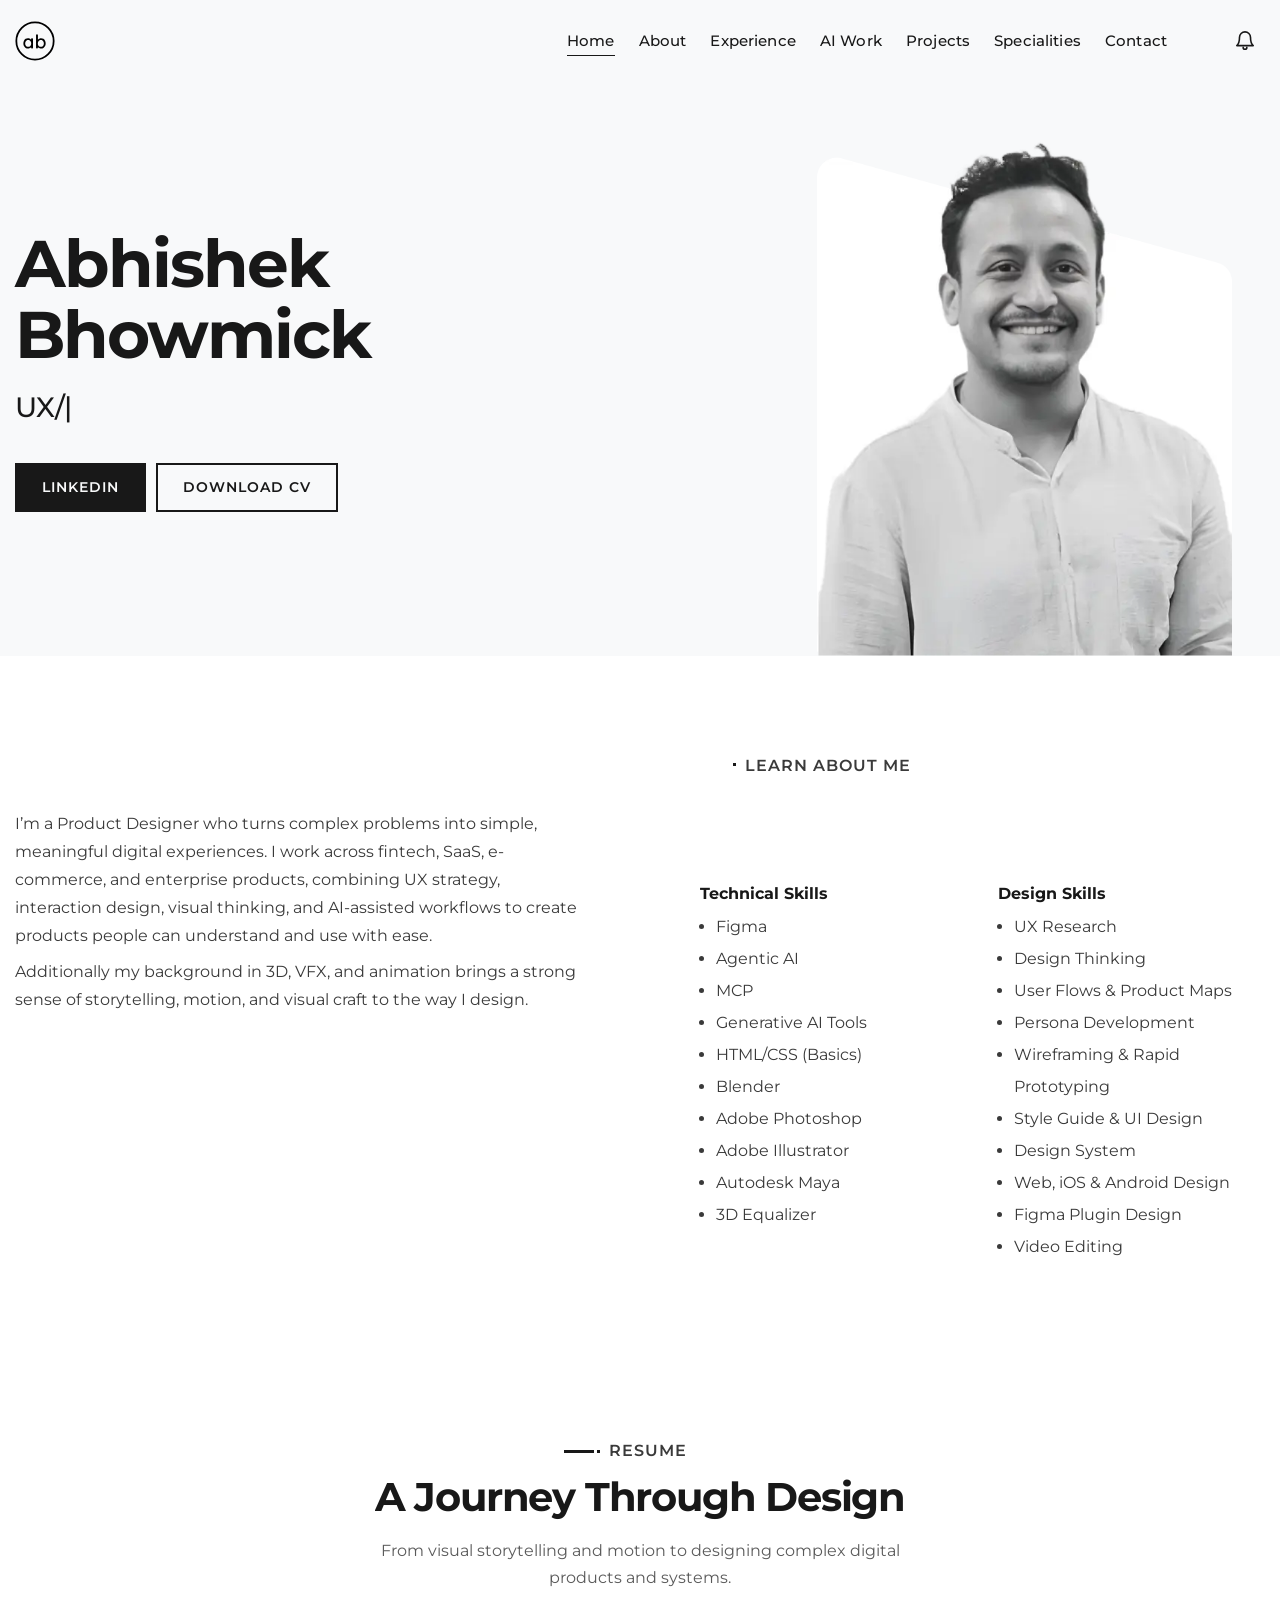
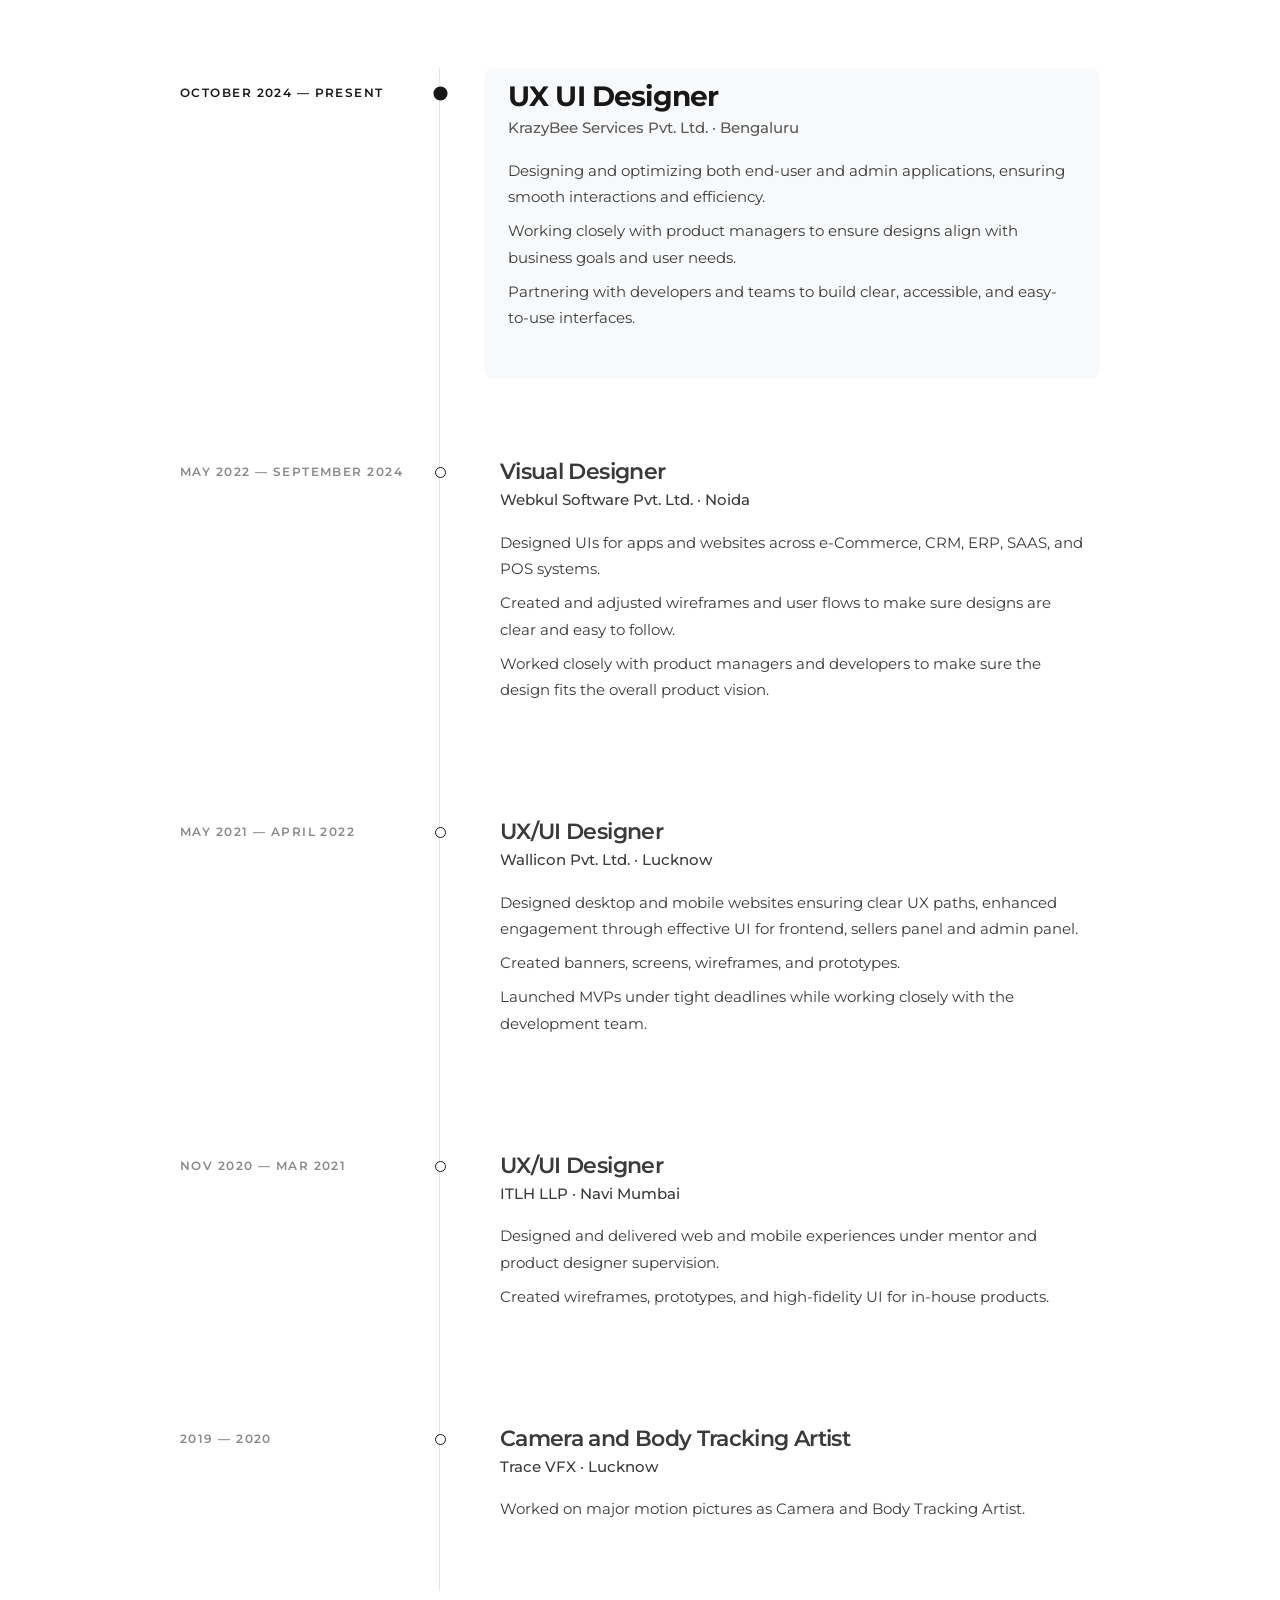
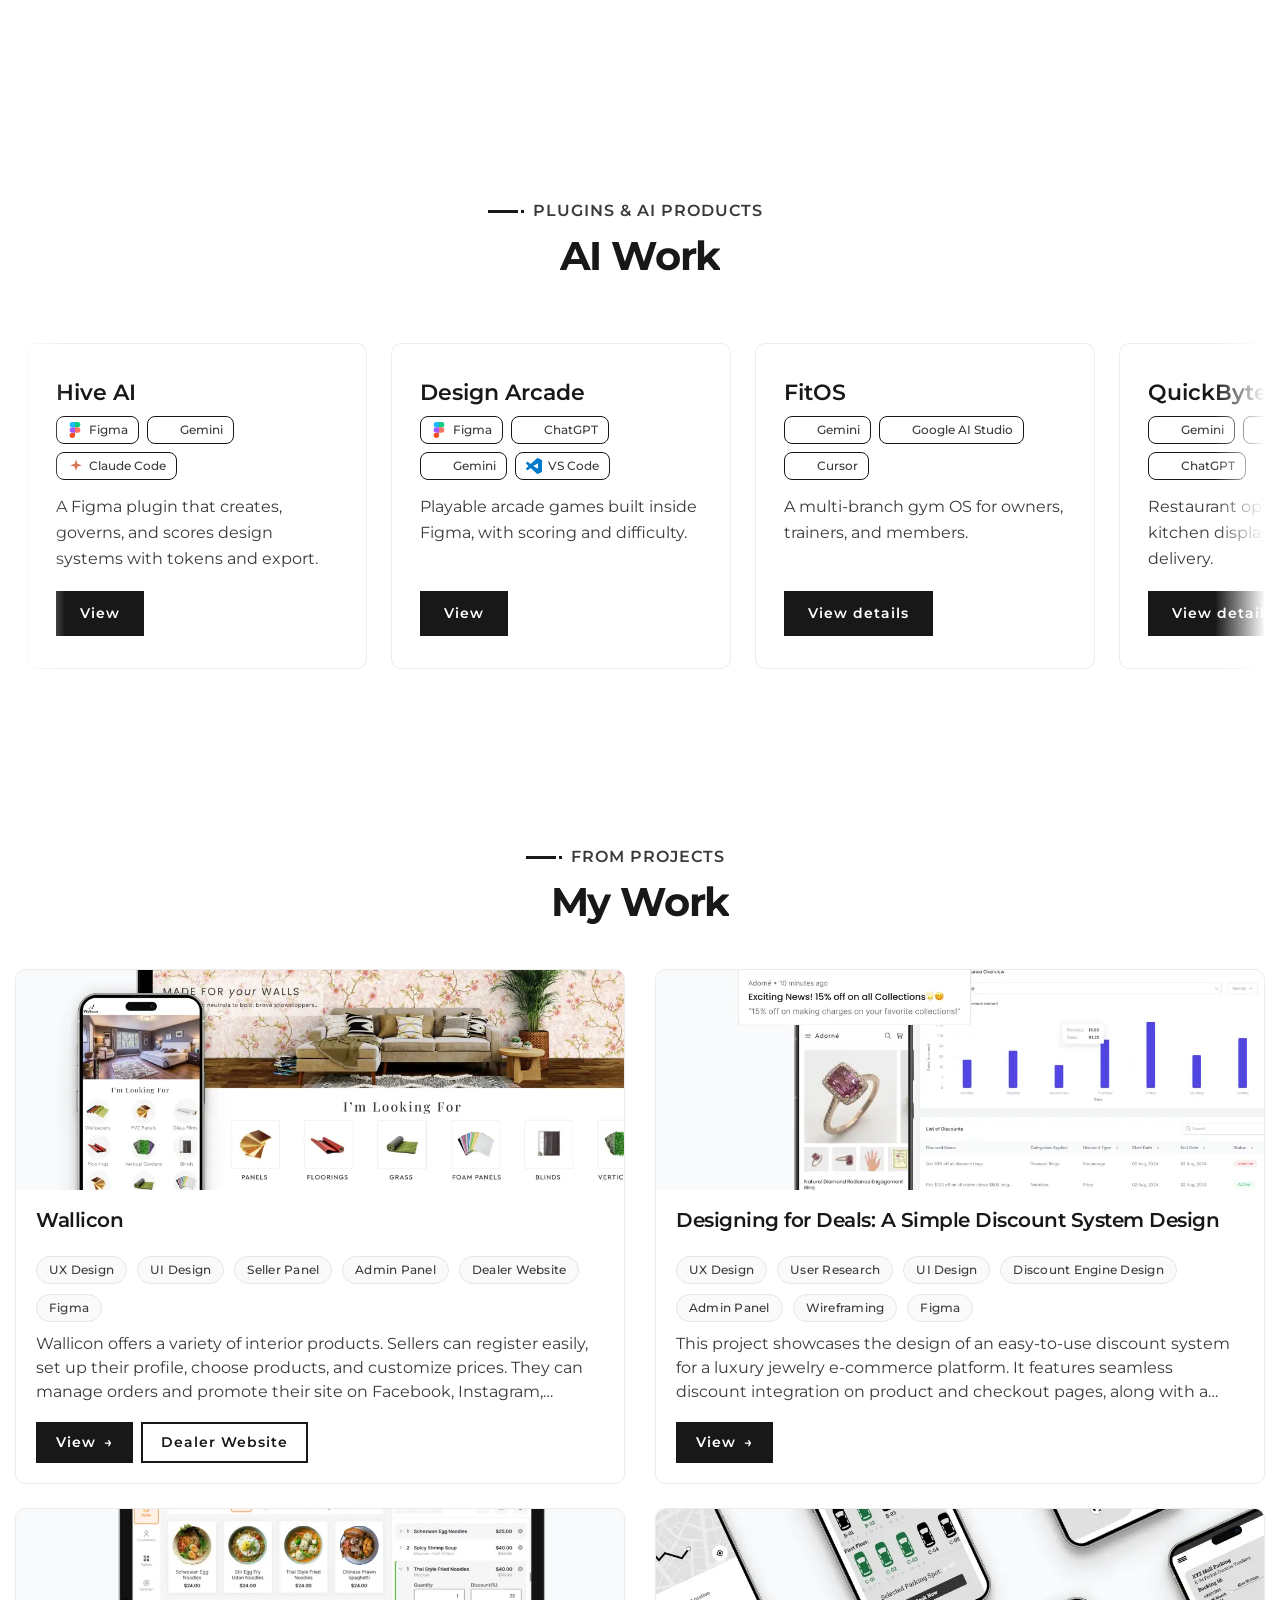
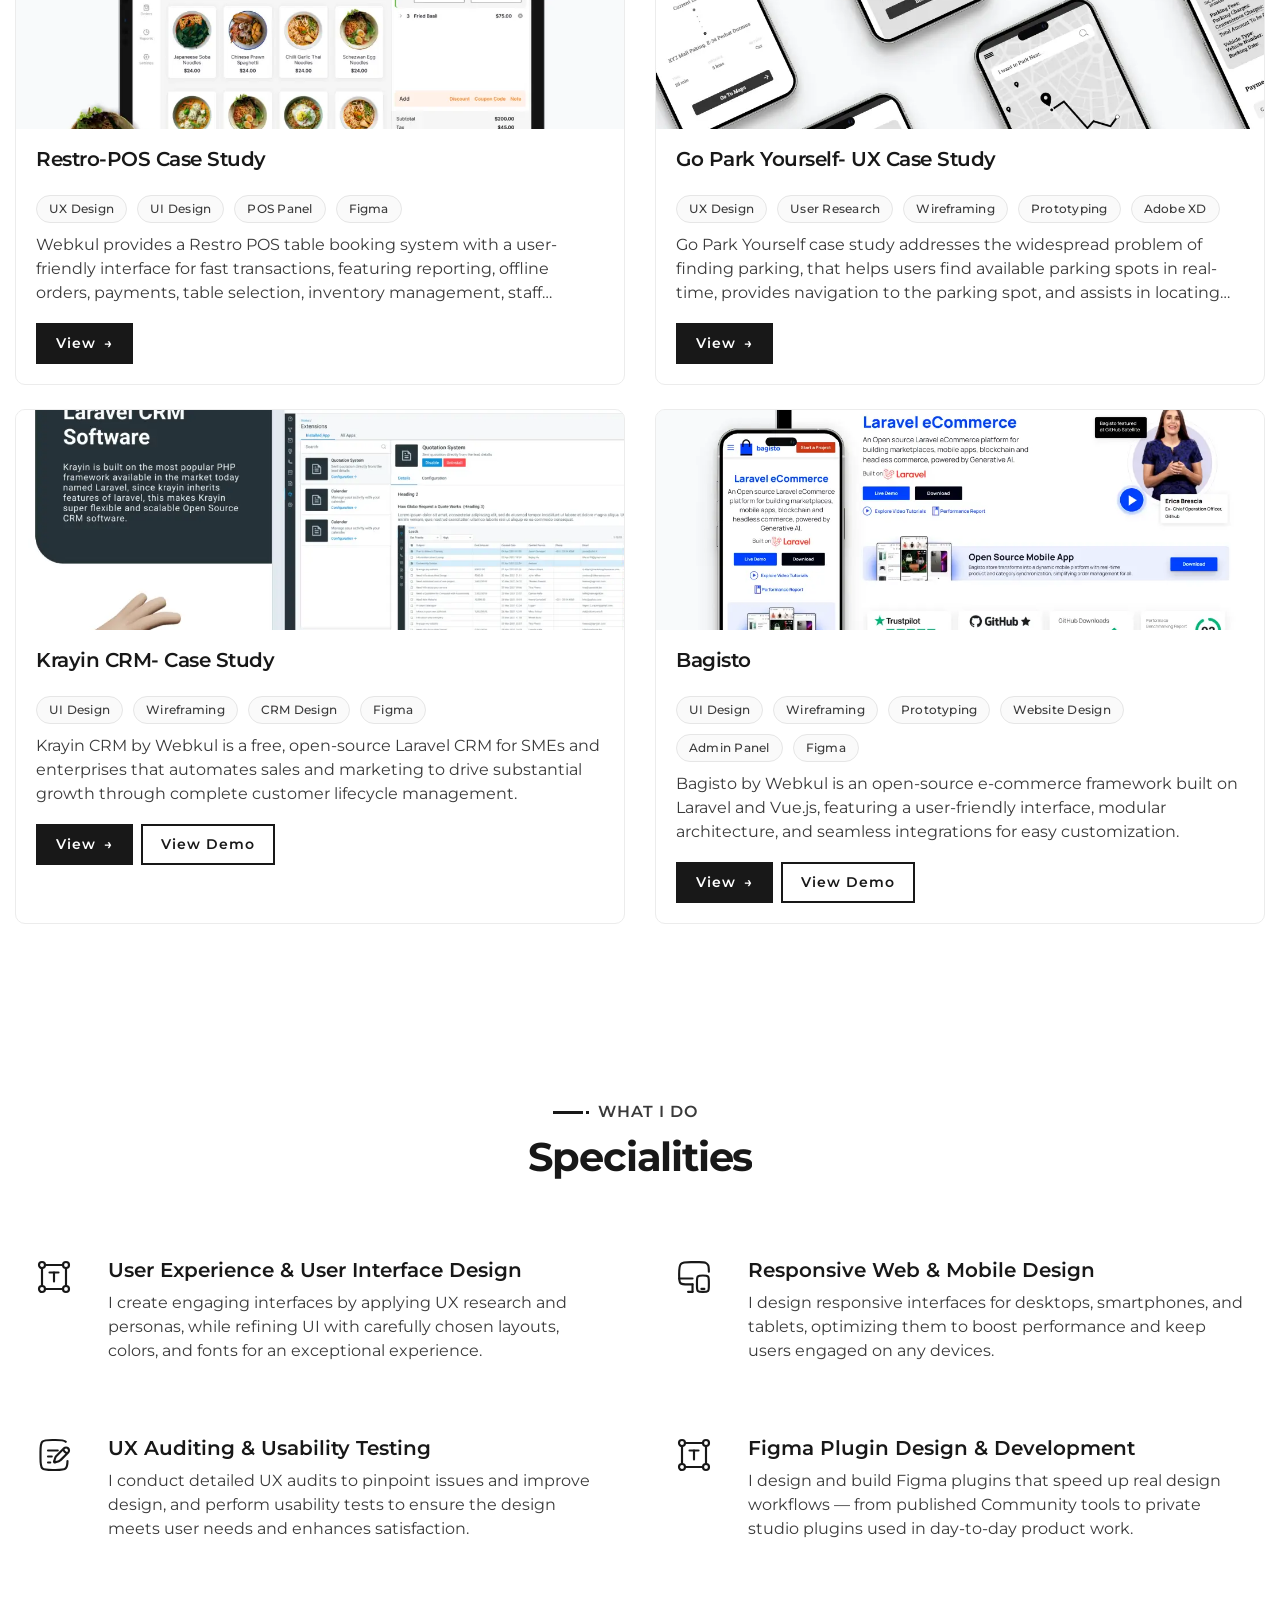
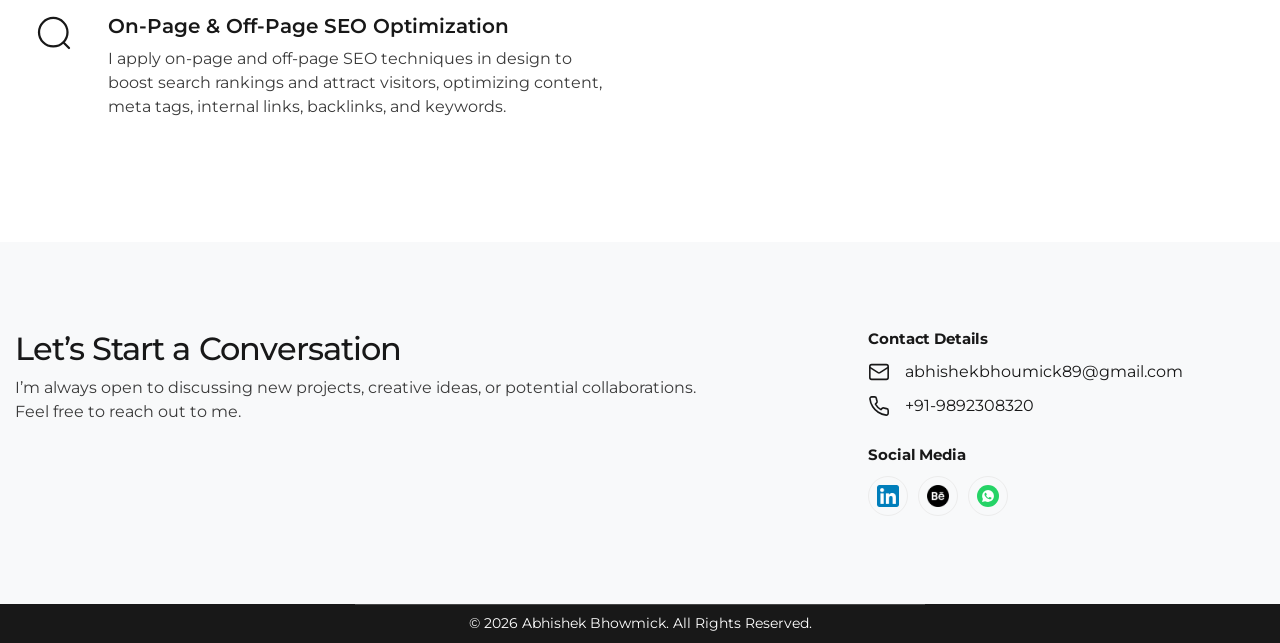
==== index.html @ 855ef5a2 "Ship reusable Updates changelog, dark theme, and homepage polish. Co-authored-by: Cursor <cursoragen" ====
<!DOCTYPE html>
<html lang="en">

<head>
  <meta charset="utf-8" />
  <title>Abhishek Bhowmick-UX/UI Designer Portfolio</title>
  <meta content="width=device-width, initial-scale=1.0" name="viewport" />
  <meta content="Abhishek Bhowmick, UX UI Designer, Agentic AI, Product Design, Figma Plugins" name="keywords" />
  <meta
    content="I'm transforming web and mobile experiences with UX/UI design expertise, creating engaging, user-friendly designs that enhance user satisfaction and deliver impactful results."
    name="description" />
  <meta property="og:title" content="Abhishek Bhowmick-UX/UI Designer Portfolio" />
  <meta property="og:type" content="website" />
  <meta property="og:URL" content="<%= window.location.href %>" />
  <meta property="og:image" content="/img/abhishek-bhowmick.webp" />
  <meta property="og:description"
    content="I'm transforming web and mobile experiences with UX/UI design expertise, creating engaging, user-friendly designs that enhance user satisfaction and deliver impactful results." />

  <!-- Favicon -->
  <link rel="apple-touch-icon" sizes="180x180" href="/img/favicon.png" />
  <link href="/img/favicon.png" rel="icon" />

  <!-- Google Font -->
  <link href="https://fonts.googleapis.com/css2?family=Montserrat:wght@300;400;500;600;700&display=swap"
    rel="stylesheet" />

  <!-- CSS Libraries -->
  <link href="https://stackpath.bootstrapcdn.com/bootstrap/4.4.1/css/bootstrap.min.css" rel="stylesheet" />
  <link href="https://cdnjs.cloudflare.com/ajax/libs/font-awesome/5.10.0/css/all.min.css" rel="stylesheet" />
  <link href="lib/animate/animate.min.css" rel="stylesheet" />
  <link href="lib/owlcarousel/assets/owl.carousel.min.css" rel="stylesheet" />
  <link href="lib/lightbox/css/lightbox.min.css" rel="stylesheet" />

  <!-- Template Stylesheet -->
  <link href="css/style.css?v=ui-fix17" rel="stylesheet" />
  <link href="css/home.css?v=ui-fix16" rel="stylesheet" />
  <script>
    (function () {
      try {
        var theme = localStorage.getItem("portfolio-theme");
        if (theme !== "dark" && theme !== "light") {
          theme = window.matchMedia("(prefers-color-scheme: dark)").matches ? "dark" : "light";
        }
        document.documentElement.setAttribute("data-theme", theme);
        if (!window.matchMedia("(prefers-reduced-motion: reduce)").matches) {
          document.documentElement.classList.add("has-motion");
        }
      } catch (e) {}
    })();
  </script>
  <!-- Google tag (gtag.js) -->
  <script async src="https://www.googletagmanager.com/gtag/js?id=G-E94XM5XDWW"></script>
  <script>
    window.dataLayer = window.dataLayer || [];
    function gtag() { dataLayer.push(arguments); }
    gtag('js', new Date());

    gtag('config', 'G-E94XM5XDWW');
  </script>
</head>

<body class="home-page" data-spy="scroll" data-target=".navbar" data-offset="51">
  <div class="page-progress" aria-hidden="true"><span></span></div>
  <!-- Nav Bar Start -->
  <div class="navbar navbar-expand-lg bg-light navbar-light">
    <div class="container-fluid">
      <a href="index.html" class="navbar-brand">
        <img src="img/abhishek-bhowmick-logo.svg" alt="Abhishek" />
      </a>
      <div class="site-tools">
        <button type="button" class="theme-switch" role="switch" aria-checked="false" aria-label="Switch to dark mode">
          <i data-lucide="moon" class="theme-icon theme-icon-moon" aria-hidden="true"></i>
          <i data-lucide="sun" class="theme-icon theme-icon-sun" aria-hidden="true"></i>
        </button>
        <div class="site-updates">
        <button type="button" class="site-updates-btn" aria-label="Portfolio updates" aria-expanded="false" aria-controls="site-updates-panel">
          <svg viewBox="0 0 24 24" aria-hidden="true"><path d="M6 8a6 6 0 0 1 12 0c0 7 3 9 3 9H3s3-2 3-9" fill="none" stroke="currentColor" stroke-width="1.75" stroke-linecap="round" stroke-linejoin="round"/><path d="M10 19a2 2 0 0 0 4 0" fill="none" stroke="currentColor" stroke-width="1.75" stroke-linecap="round"/></svg>
          <span class="site-updates-dot" hidden></span>
        </button>
        <div class="site-updates-panel" id="site-updates-panel" hidden>
          <div class="site-updates-header">
            <p class="site-updates-kicker">Updates</p>
            <span class="site-updates-status" hidden>New</span>
          </div>
          <div class="site-updates-list"></div>
          <button type="button" class="site-updates-more" hidden>View all updates →</button>
        </div>
        </div>
      </div>
      <button type="button" class="navbar-toggler" data-toggle="collapse" data-target="#navbarCollapse">
        <span class="navbar-toggler-icon"></span>
      </button>

      <div class="collapse navbar-collapse justify-content-between" id="navbarCollapse">
        <div class="navbar-nav ml-auto">
          <a href="#home" class="nav-item nav-link active">Home</a>
          <a href="#about" class="nav-item nav-link">About</a>
          <a href="#experience" class="nav-item nav-link">Experience</a>
          <a href="#ai-work" class="nav-item nav-link">AI Work</a>
          <a href="#blog" class="nav-item nav-link">Projects</a>
          <a href="#service" class="nav-item nav-link">Specialities</a>
          <a href="#contact" class="nav-item nav-link">Contact</a>
        </div>
      </div>
    </div>
  </div>
  <!-- Nav Bar End -->

  <!-- Hero Start -->
  <div class="hero" id="home">
    <div class="container-fluid">
      <div class="row align-items-center">
        <div class="col-sm-12 col-lg-6">
          <div class="hero-content">
            <div class="hero-text hero-anim">
              <!-- <p>I'm</p> -->
              <h1>Abhishek Bhowmick</h1>
              <h2></h2>
              <div class="typed-text">
                UX/UI Designer, AI/Agentic Product Designer, 3D Animator, AI Aficionado
              </div>
            </div>
            <div class="hero-btn hero-anim">
              <a class="btn" target="_blank" href="https://www.linkedin.com/in/abhishek-bhowmick02/">LINKEDIN</a>
              <a class="btn" target="_blank" href="img/abhishek-bhowmick-uxui-designer-cv.pdf"
                download="ABHISHEK-BHOWMICK-UX-UI-Designer.pdf">DOWNLOAD CV</a>
            </div>
          </div>
        </div>
        <div class="col-sm-12 col-lg-6 d-none d-lg-block">
          <div class="hero-image hero-anim">
            <img src="img/abhishek-bhowmick.webp" alt="Abhishek Bhowmick" />
          </div>
        </div>
      </div>
    </div>
  </div>
  <!-- Hero End -->

  <!-- About Start -->
  <div class="about wow fadeInUp mt-lg-5 pt-lg-5" data-wow-delay="0.1s" id="about">
    <div class="container-fluid">
      <div class="row mx-0">
        <div class="col-lg-6 wow fadeInUp" data-wow-delay="0.1s">
          <div class="about-content pl-0">
            <h2>Hello, I am Abhishek Bhowmick</h2>
            <div>
              <p class="mb-2">
                I’m a Product Designer who turns complex problems into simple, meaningful digital experiences. I work across fintech, SaaS, e-commerce, and enterprise products, combining UX strategy, interaction design, visual thinking, and AI-assisted workflows to create products people can understand and use with ease.
              </p>
              <p class="mb-2">
                Additionally my background in 3D, VFX, and animation brings a strong sense of storytelling, motion, and visual craft to the way I design.
              </p>
            </div>
          </div>
        </div>
        <div class="col-lg-6 wow fadeInUp" data-wow-delay="0.3s">
          <div class="about-content pr-0">
            <div class="section-header text-left">
              <p>Learn About Me</p>
              <h2>5+ Years <span class="font-weight-normal">of Experience</span></h2>
            </div>
            <div class="about-text">
              <!-- <p>
                  Passionate about crafting intuitive and visually compelling
                  interfaces. When I'm not designing, I enjoy exploring new
                  creative outlets and challenges.
                </p> -->
            </div>
            <div class="row">
              <div class="col-6">
                <h6 class="font-weight-bold">Technical Skills</h6>
                <ul style="line-height: 2" class="pl-3">
                  <li>Figma</li>
                  <li>Agentic AI</li>
                  <li>MCP</li>
                  <li>Generative AI Tools</li>
                  <li>HTML/CSS (Basics)</li>
                  <li>Blender</li>
                  <li>Adobe Photoshop</li>
                  <li>Adobe Illustrator</li>
                  <li>Autodesk Maya</li>
                  <li>3D Equalizer</li>
                </ul>
              </div>
              <div class="col-6">
                <h6 class="font-weight-bold">Design Skills</h6>
                <ul style="line-height: 2" class="pl-3">
                  <li>UX Research</li>
                  <li>Design Thinking</li>
                  <li>User Flows & Product Maps</li>
                  <li>Persona Development</li>
                  <li>Wireframing & Rapid Prototyping</li>
                  <li>Style Guide & UI Design</li>
                  <li>Design System</li>
                  <li>Web, iOS & Android Design</li>
                  <li>Figma Plugin Design</li>
                  <li>Video Editing</li>
                </ul>
              </div>
            </div>
          </div>
        </div>
      </div>
    </div>
  </div>
  <!-- About End -->

  <!-- Experience Start -->
  <div class="experience contact-section" id="experience">
    <div class="container-fluid">
      <header class="section-header text-center">
        <p>Resume</p>
        <h2>A Journey Through Design</h2>
        <span class="journey-lead">From visual storytelling and motion to designing complex digital products and systems.</span>
      </header>
      <div class="journey-list">
        <span class="journey-track" aria-hidden="true"></span>
        <span class="journey-progress" aria-hidden="true"></span>
        <article class="journey-item is-current is-active" tabindex="0" role="link" data-url="https://www.kbnbfc.in/">
          <p class="journey-date">October 2024 — Present</p>
          <div class="journey-rail" aria-hidden="true"><span class="journey-node"></span></div>
          <div class="journey-body">
            <h3 class="journey-role">UX UI Designer</h3>
            <p class="journey-meta">KrazyBee Services Pvt. Ltd. · Bengaluru</p>
            <ul class="journey-copy">
              <li>Designing and optimizing both end-user and admin applications, ensuring smooth interactions and efficiency.</li>
              <li>Working closely with product managers to ensure designs align with business goals and user needs.</li>
              <li>Partnering with developers and teams to build clear, accessible, and easy-to-use interfaces.</li>
            </ul>
          </div>
        </article>
        <article class="journey-item" tabindex="0" role="link" data-url="https://webkul.com/">
          <p class="journey-date">May 2022 — September 2024</p>
          <div class="journey-rail" aria-hidden="true"><span class="journey-node"></span></div>
          <div class="journey-body">
            <h3 class="journey-role">Visual Designer</h3>
            <p class="journey-meta">Webkul Software Pvt. Ltd. · Noida</p>
            <ul class="journey-copy">
              <li>Designed UIs for apps and websites across e-Commerce, CRM, ERP, SAAS, and POS systems.</li>
              <li>Created and adjusted wireframes and user flows to make sure designs are clear and easy to follow.</li>
              <li>Worked closely with product managers and developers to make sure the design fits the overall product vision.</li>
            </ul>
          </div>
        </article>
        <article class="journey-item" tabindex="0" role="link" data-url="https://www.wallicon.in/">
          <p class="journey-date">May 2021 — April 2022</p>
          <div class="journey-rail" aria-hidden="true"><span class="journey-node"></span></div>
          <div class="journey-body">
            <h3 class="journey-role">UX/UI Designer</h3>
            <p class="journey-meta">Wallicon Pvt. Ltd. · Lucknow</p>
            <ul class="journey-copy">
              <li>Designed desktop and mobile websites ensuring clear UX paths, enhanced engagement through effective UI for frontend, sellers panel and admin panel.</li>
              <li>Created banners, screens, wireframes, and prototypes.</li>
              <li>Launched MVPs under tight deadlines while working closely with the development team.</li>
            </ul>
          </div>
        </article>
        <article class="journey-item" tabindex="0" role="link" data-url="https://itlh.in/">
          <p class="journey-date">Nov 2020 — Mar 2021</p>
          <div class="journey-rail" aria-hidden="true"><span class="journey-node"></span></div>
          <div class="journey-body">
            <h3 class="journey-role">UX/UI Designer</h3>
            <p class="journey-meta">ITLH LLP · Navi Mumbai</p>
            <ul class="journey-copy">
              <li>Designed and delivered web and mobile experiences under mentor and product designer supervision.</li>
              <li>Created wireframes, prototypes, and high-fidelity UI for in-house products.</li>
            </ul>
          </div>
        </article>
        <article class="journey-item">
          <p class="journey-date">2019 — 2020</p>
          <div class="journey-rail" aria-hidden="true"><span class="journey-node"></span></div>
          <div class="journey-body">
            <h3 class="journey-role">Camera and Body Tracking Artist</h3>
            <p class="journey-meta">Trace VFX · Lucknow</p>
            <p class="journey-copy">Worked on major motion pictures as Camera and Body Tracking Artist.</p>
          </div>
        </article>
      </div>
    </div>
  </div>
  <!-- Job Experience End -->

  <!-- AI Work Start -->
  <div class="ai-work" id="ai-work">
    <div class="container-fluid">
      <div class="section-header text-center">
        <p>Plugins &amp; AI Products</p>
        <h2>AI Work</h2>
      </div>
      <div class="ai-work-marquee" id="ai-work-carousel">
        <div class="ai-work-track" id="ai-work-track"></div>
      </div>
    </div>
  </div>

  <div class="modal fade" id="aiWorkModal" tabindex="-1" role="dialog" aria-labelledby="aiWorkModalTitle"
    aria-hidden="true">
    <div class="modal-dialog modal-dialog-centered modal-lg" role="document">
      <div class="modal-content ai-work-modal">
        <div class="ai-work-sheet-handle" aria-hidden="true"></div>
        <button type="button" class="close ai-work-modal-close" data-dismiss="modal" aria-label="Close">
          <span aria-hidden="true">&times;</span>
        </button>
        <div class="ai-work-modal-img" id="aiWorkModalMedia" hidden>
          <img id="aiWorkModalImage" src="" alt="" />
        </div>
        <div class="ai-work-modal-body">
          <h3 id="aiWorkModalTitle"></h3>
          <div class="blog-meta" id="aiWorkModalTags"></div>
          <p id="aiWorkModalText"></p>
          <div class="hero-btn" id="aiWorkModalLinks"></div>
        </div>
      </div>
    </div>
  </div>
  <!-- AI Work End -->

  <!-- Blog Start -->
  <div class="blog" id="blog">
    <div class="container-fluid">
      <div class="section-header text-center">
        <p>From Projects</p>
        <h2>My Work</h2>
      </div>
      <div class="row" id="data-container"></div>
    </div>
  </div>
  <!-- Blog End -->

  <!-- Service Start -->
  <div class="service" id="service">
    <div class="container-fluid">
      <div class="section-header text-center">
        <p>What I do</p>
        <h2>Specialities</h2>
      </div>
      <div class="row">
        <div class="col-lg-6 wow fadeInUp" data-wow-delay="0.0s">
          <div class="service-item">
            <div class="service-icon">
              <img src="img/icons/user-experience-and-user-interface-design.svg?v=15" alt="User Experience" />
            </div>
            <div class="service-text">
              <h3>User Experience & User Interface Design</h3>
              <p>
                I create engaging interfaces by applying UX research and
                personas, while refining UI with carefully chosen layouts,
                colors, and fonts for an exceptional experience.
              </p>
            </div>
          </div>
        </div>
        <div class="col-lg-6 wow fadeInUp" data-wow-delay="0.2s">
          <div class="service-item">
            <div class="service-icon">
              <img src="img/icons/responsive-web-and-mobile-design.svg?v=15" alt="Web Design" />
            </div>
            <div class="service-text">
              <h3>Responsive Web & Mobile Design</h3>
              <p>
                I design responsive interfaces for desktops, smartphones, and
                tablets, optimizing them to boost performance and keep users
                engaged on any devices.
              </p>
            </div>
          </div>
        </div>
        <div class="col-lg-6 wow fadeInUp" data-wow-delay="0.4s">
          <div class="service-item">
            <div class="service-icon">
              <img src="img/icons/ux-auditing-and-usability-testing.svg?v=15" alt="UX Auditing" />
            </div>
            <div class="service-text">
              <h3>UX Auditing & Usability Testing</h3>
              <p>
                I conduct detailed UX audits to pinpoint issues and improve
                design, and perform usability tests to ensure the design meets
                user needs and enhances satisfaction.
              </p>
            </div>
          </div>
        </div>
        <div class="col-lg-6 wow fadeInUp" data-wow-delay="0.6s">
          <div class="service-item">
            <div class="service-icon">
              <img src="img/icons/user-experience-and-user-interface-design.svg?v=15" alt="Plugin Development" />
            </div>
            <div class="service-text">
              <h3>Figma Plugin Design & Development</h3>
              <p>
                I design and build Figma plugins that speed up real design
                workflows — from published Community tools to private studio
                plugins used in day-to-day product work.
              </p>
            </div>
          </div>
        </div>
        <div class="col-lg-6 wow fadeInUp" data-wow-delay="0.8s">
          <div class="service-item">
            <div class="service-icon">
              <img src="img/icons/on-page-and-off-page-seo-optimization.svg?v=15" alt="SEO" />
            </div>
            <div class="service-text">
              <h3>On-Page & Off-Page SEO Optimization</h3>
              <p>
                I apply on-page and off-page SEO techniques in design to boost
                search rankings and attract visitors, optimizing content, meta
                tags, internal links, backlinks, and keywords.
              </p>
            </div>
          </div>
        </div>
      </div>
    </div>
  </div>
  <!-- Service End -->

  <!-- ====== Contact Area ====== -->
  <section id="contact" class="section-padding contact-section bg-light wow fadeInUp" data-wow-delay="0.1s">
    <div class="container-fluid">
      <!-- Contact Form -->
      <div class="row justify-content-center">
        <div class="col-md-8 pr-md-5">
          <h2>Let’s Start a Conversation</h2>
          <p>
            I’m always open to discussing new projects, creative ideas, or
            potential collaborations.<br> Feel free to reach out to me.
          </p>
        </div>
        <div class="col-md-4">
          <aside class="contact-aside">
            <div class="contact-block">
              <h5>Contact Details</h5>
              <p class="mt-2 stp">
                <span class="contact-icon" aria-hidden="true">
                  <svg viewBox="0 0 24 24" fill="none" stroke="currentColor" stroke-width="1.75" stroke-linecap="round" stroke-linejoin="round"><rect width="20" height="16" x="2" y="4" rx="2"/><path d="m22 7-8.97 5.7a1.94 1.94 0 0 1-2.06 0L2 7"/></svg>
                </span>
                <a target="_blank" href="mailto:abhishekbhoumick89@gmail.com">abhishekbhoumick89@gmail.com</a>
              </p>
              <p class="stp">
                <span class="contact-icon" aria-hidden="true">
                  <svg viewBox="0 0 24 24" fill="none" stroke="currentColor" stroke-width="1.75" stroke-linecap="round" stroke-linejoin="round"><path d="M22 16.92v3a2 2 0 0 1-2.18 2 19.79 19.79 0 0 1-8.63-3.07 19.5 19.5 0 0 1-6-6 19.79 19.79 0 0 1-3.07-8.67A2 2 0 0 1 4.11 2h3a2 2 0 0 1 2 1.72 12.84 12.84 0 0 0 .7 2.81 2 2 0 0 1-.45 2.11L8.09 9.91a16 16 0 0 0 6 6l1.27-1.27a2 2 0 0 1 2.11-.45 12.84 12.84 0 0 0 2.81.7A2 2 0 0 1 22 16.92z"/></svg>
                </span>
                <a href="tel:+91-9892308320">+91-9892308320</a>
              </p>
            </div>
            <div class="contact-block">
              <h5>Social Media</h5>
              <p class="stp stp-social mb-0">
                <a class="contact-social" target="_blank" rel="noopener noreferrer" href="https://www.linkedin.com/in/abhishek-bhowmick02/" aria-label="LinkedIn">
                  <img class="contact-brand" src="img/icons/linkedin-logo.png" width="22" height="22" alt="" />
                </a>
                <a class="contact-social" target="_blank" rel="noopener noreferrer" href="https://www.behance.net/abhishebhoumic" aria-label="Behance">
                  <img class="contact-brand" src="img/icons/behance-logo.png" width="22" height="22" alt="" />
                </a>
                <a class="contact-social" target="_blank" rel="noopener noreferrer" href="https://wa.me/919892308320?text=Hello Abhishek Bhowmick I am interested in your profile" aria-label="WhatsApp">
                  <img class="contact-brand" src="img/icons/whatsapp-color.svg" width="22" height="22" alt="" />
                </a>
              </p>
            </div>
          </aside>
        </div>
      </div>
      <!-- // Contact Form -->
    </div>
  </section>
  <!-- ====== // Contact Area ====== -->

  <!-- Footer Start -->
  <div class="footer">
    <div class="container copyright">
      <p>
        &copy;
        <script>
          document.write(new Date().getFullYear());
        </script>
        Abhishek Bhowmick. All Rights Reserved.
      </p>
    </div>
  </div>
  <!-- Footer End -->

  <!-- Back to top button -->
  <a href="#" class="btn back-to-top"><i class="fa fa-chevron-up"></i></a>

  <!-- Pre Loader -->
  <div id="loader" class="show">
    <div class="loader"></div>
  </div>

  <!-- JavaScript Libraries -->
  <script src="https://code.jquery.com/jquery-3.4.1.min.js"></script>
  <script src="https://stackpath.bootstrapcdn.com/bootstrap/4.4.1/js/bootstrap.bundle.min.js"></script>
  <script src="lib/easing/easing.min.js"></script>
  <script src="lib/wow/wow.min.js"></script>
  <script src="lib/waypoints/waypoints.min.js"></script>
  <script src="lib/typed/typed.min.js"></script>
  <script src="lib/owlcarousel/owl.carousel.min.js"></script>
  <script src="lib/isotope/isotope.pkgd.min.js"></script>
  <script src="lib/lightbox/js/lightbox.min.js"></script>

  <!-- Contact Javascript File -->
  <script src="mail/jqBootstrapValidation.min.js"></script>
  <script src="mail/contact.js"></script>

  <!-- Template Javascript -->
  <script src="js/main.js?v=ui-fix16"></script>
  <script src="js/theme.js?v=ui-fix16"></script>
  <script src="js/updates.js?v=ui-fix20"></script>
  <script src="projects/index.js?v=ui-fix9"></script>
  <script src="projects/ai-work.js"></script>
  <script src="https://cdn.jsdelivr.net/npm/gsap@3.12.5/dist/gsap.min.js"></script>
  <script src="https://cdn.jsdelivr.net/npm/gsap@3.12.5/dist/ScrollTrigger.min.js"></script>
  <script src="js/motion.js?v=ui-fix16"></script>
  <script src="https://cdn.jsdelivr.net/npm/lucide@0.544.0/dist/umd/lucide.min.js"></script>
  <script>if (window.lucide) { lucide.createIcons({ attrs: { "stroke-width": 1.75 } }); }</script>
</body>

</html>
---- css/style.css ----
/*******************************/
/********* General CSS *********/
/*******************************/
body {
  color: #3a3a3a;
  background: #ffffff;
  font-family: "Montserrat", sans-serif;
}

h1,
h2,
h3,
h4,
h5,
h6 {
  color: #181818;
}

@media screen and (max-width:575px) {
  p {
    font-size: 14px;
  }

  li {
    font-size: 14px;
  }
}

a {
  color: #313131;
  transition: 0.3s;
}

a:hover,
a:active,
a:focus {
  color: #181818;
  outline: none;
  text-decoration: none;
}

.btn:focus,
.form-control:focus {
  box-shadow: none;
}

.container-fluid {
  max-width: 1366px;
}

.btn {
  padding: 12px 25px;
  font-size: 14px;
  font-weight: 600;
  letter-spacing: 1px;
  color: #ffffff;
  background: #181818;
  border: 2px solid transparent;
  border-radius: 0;
  box-shadow: inset 0 0 0 50px #181818;
  transition: ease-out 0.3s;
  -webkit-transition: ease-out 0.3s;
  -moz-transition: ease-out 0.3s;
}

@media screen and (max-width: 390px) {
  .btn {
    padding: 12px 0;
  }
}


.btn:hover {
  color: #181818;
  background: transparent;
  box-shadow: inset 0 0 0 0 #181818;
  border-color: #181818;
}

#loader {
  position: fixed;
  top: 0;
  right: 0;
  bottom: 0;
  left: 0;
  display: flex;
  align-items: center;
  justify-content: center;
  background: #ffffff;
  opacity: 0;
  visibility: hidden;
  -webkit-transition: opacity 0.3s ease-out, visibility 0s linear 0.3s;
  -o-transition: opacity 0.3s ease-out, visibility 0s linear 0.3s;
  transition: opacity 0.3s ease-out, visibility 0s linear 0.3s;
  z-index: 999;
}

#loader.show {
  -webkit-transition: opacity 0.6s ease-out, visibility 0s linear 0s;
  -o-transition: opacity 0.6s ease-out, visibility 0s linear 0s;
  transition: opacity 0.6s ease-out, visibility 0s linear 0s;
  visibility: visible;
  opacity: 1;
}

#loader .loader {
  position: relative;
  width: 45px;
  height: 45px;
  border: 5px solid #dddddd;
  border-top: 5px solid #181818;
  border-radius: 50%;
  -webkit-animation: spin 2s linear infinite;
  animation: spin 2s linear infinite;
}

@-webkit-keyframes spin {
  0% {
    -webkit-transform: rotate(0deg);
  }

  100% {
    -webkit-transform: rotate(360deg);
  }
}

@keyframes spin {
  0% {
    transform: rotate(0deg);
  }

  100% {
    transform: rotate(360deg);
  }
}

.back-to-top {
  position: fixed;
  display: none;
  width: 44px;
  height: 44px;
  padding: 8px 0;
  text-align: center;
  line-height: 1;
  font-size: 22px;
  right: 16px;
  bottom: 68px;
  z-index: 20;
}

.back-to-top i {
  color: #ffffff;
}

.back-to-top:hover i {
  color: #181818;
}

/**********************************/
/*********** Nav Bar CSS **********/
/**********************************/
.navbar {
  position: relative;
  transition: 0.5s;
  z-index: 999;
}

.navbar.nav-sticky {
  position: fixed;
  top: 0;
  width: 100%;
  box-shadow: 0 2px 5px rgba(0, 0, 0, 0.3);
}

.navbar .navbar-brand {
  margin: 0;
  font-size: 45px;
  line-height: 0px;
  font-weight: 700;
  letter-spacing: 2px;
  transition: 0.5s;
}

.navbar .navbar-brand img {
  max-width: 100%;
  max-height: 40px;
}

.navbar .dropdown-menu {
  margin-top: 0;
  border: 0;
  border-radius: 0;
  background: #f8f9fa;
}

.navbar-toggler {
  color: #181818 !important;
}

.navbar-toggler-icon {
  background-image: url("data:image/svg+xml,%3Csvg xmlns='http://www.w3.org/2000/svg' width='30' height='30' viewBox='0 0 30 30'%3E%3Cpath stroke='rgba(24,24,24)' stroke-width='2' d='M4 7h22M4 15h22M4 23h22'/%3E%3C/svg%3E") !important;
}

/* @media (max-width: 1366px) {
.navar .container-fluid{
  padding-left: 0!important;
} */

@media (min-width: 992px) {
  .navbar {
    position: absolute;
    width: 100%;
    /* padding: 30px 60px; */
    padding: 10px 0;
    background: transparent !important;
    border-bottom: 1px dashed rgba(256, 256, 256, 0.2);
    z-index: 9;
  }

  .navbar.nav-sticky {
    /* padding: 10px 60px; */
    background: #ffffff !important;
  }

  .navbar .navbar-brand {
    color: #181818;
  }

  .navbar.nav-sticky .navbar-brand {
    color: #181818;
  }

  .navbar-light .navbar-nav .nav-link,
  .navbar-light .navbar-nav .nav-link:focus {
    padding: 10px 10px 8px 10px;
    color: #181818;
    font-size: 15px;
    font-weight: 500;
  }

  .navbar-light.nav-sticky .navbar-nav .nav-link,
  .navbar-light.nav-sticky .navbar-nav .nav-link:focus {
    color: #181818;
  }

  .navbar-light .navbar-nav .nav-link:hover,
  .navbar-light .navbar-nav .nav-link.active {
    /* color: #b05e5e; */
    /* text-decoration: underline; */
    font-weight: 800;
  }

  .navbar-light.nav-sticky .navbar-nav .nav-link:hover,
  .navbar-light.nav-sticky .navbar-nav .nav-link.active {
    /* color: #d34e4e; */
    /* text-decoration: underline; */
    font-weight: 800;
  }
}

@media (max-width: 991.98px) {
  .navbar {
    /* padding: 15px; */
    background: #ffffff !important;
  }

  .navbar .navbar-brand {
    color: #181818;
  }

  .navbar .navbar-nav {
    margin-top: 15px;
  }

  .navbar a.nav-link {
    padding: 5px;
  }

  .navbar .dropdown-menu {
    box-shadow: none;
  }
}

/*******************************/
/********** Hero CSS ***********/
/*******************************/
.hero {
  position: relative;
  width: 100%;
  margin-bottom: 45px;
  padding: 120px 0 0 0;
  overflow: hidden;
  background: #f8f9fa;
  background-position: center;
  background-repeat: no-repeat;
  background-size: cover;
}

.hero .container-fluid {
  padding: 0;
}

.hero .hero-image {
  position: relative;
  text-align: right;
  padding-right: 100px;
}

.hero .hero-image img {
  max-width: 60%;
  max-height: 60%;
}

.hero .hero-content {
  position: relative;
  padding-left: 15px;
  display: flex;
  align-items: flex-start;
  justify-content: center;
  flex-direction: column;
}

.hero .hero-text p {
  color: #181818;
  font-size: 25px;
  font-weight: 600;
  margin-bottom: 15px;
}

.hero .hero-text h1 {
  color: #181818;
  font-size: 48px;
  font-weight: 700;
  letter-spacing: 3px;
  margin-bottom: 15px;
}

@media screen and (max-width: 1325px) {
  .hero .hero-text h1 {
    font-size: 45px;
  }
}

@media screen and (max-width: 1262px) {
  .hero .hero-text h1 {
    font-size: 40px;
  }
}

@media screen and (max-width: 1153px) {
  .hero .hero-text h1 {
    font-size: 35px;
  }
}

@media screen and (max-width: 1048px) {
  .hero .hero-text h1 {
    font-size: 30px;
  }
}

@media screen and (max-width: 991px) {
  .hero .hero-content {
    align-items: center;
  }

  .hero .hero-text {
    text-align: center;
    width: 100%;
  }
}

.hero .hero-text h2 {
  display: inline-block;
  margin: 0;
  height: 35px;
  color: #181818;
  font-size: 35px;
  font-weight: 600;
}

.hero .hero-text .typed-text {
  display: none;
}

.hero .hero-text .typed-cursor {
  font-size: 35px;
  font-weight: 300;
  color: #181818;
}

.hero-btn {
  display: flex;
}

.hero-btn .btn {
  margin-top: 35px;
  color: #181818;
  background: transparent;
  box-shadow: inset 0 0 0 0 #181818;
  border-color: #181818;
}

.hero-btn .btn:hover {
  color: #f8f9fa;
  background: #181818;
  box-shadow: inset 0 0 0 50px #181818;
}

.hero-btn .btn:first-child {
  margin-right: 10px;
  color: #f8f9fa;
  background: #181818;
  box-shadow: inset 0 0 0 50px #181818;
}

.hero-btn .btn:first-child:hover {
  color: #181818;
  background: transparent;
  box-shadow: inset 0 0 0 0 #181818;
  border-color: #181818;
}

/* .hero .hero-btn .btn:first-child:hover ~ .btn:last-child {
    color: #181818;
    background: #ffffff;
    box-shadow: inset 0 0 0 50px #ffffff;
} */

@media (max-width: 991.98px) {
  .hero {
    padding-top: 60px;
    padding-bottom: 60px;
  }

  .hero .hero-content {
    padding: 0 15px;
  }

  .hero .hero-text p {
    font-size: 20px;
  }

  .hero .hero-text h1 {
    font-size: 45px;
  }

  .hero .hero-text h2 {
    font-size: 25px;
    height: 25px;
  }

  .hero .hero-btn .btn {
    padding: 12px 30px;
    letter-spacing: 1px;
  }
}

@media (max-width: 767.98px) {
  .hero {
    padding-top: 60px;
    padding-bottom: 60px;
  }

  /* .hero,
  .hero .hero-text,
  .hero .hero-btn {
    width: 100%;
    text-align: center;
  } */

  .hero .hero-text p {
    font-size: 18px;
  }

  .hero .hero-text h1 {
    font-size: 35px;
  }

  .hero .hero-text h2 {
    font-size: 22px;
    height: 22px;
  }

  .hero .hero-btn .btn {
    padding: 10px 15px;
    letter-spacing: 1px;
  }
}

@media (max-width: 575.98px) {
  .hero .hero-text p {
    font-size: 16px;
  }

  .hero .hero-text h1 {
    font-size: 30px;
  }

  .hero .hero-text h2 {
    font-size: 18px;
    height: 18px;
  }

  .hero-btn {
    justify-content: space-between;
  }

  .hero-btn .btn {
    width: 48%;
  }

  .hero .hero-btn .btn {
    padding: 8px 10px;
    letter-spacing: 0;
    width: auto;
  }
}

@media (max-width:320px) {
  .hero-btn .btn {
    font-size: 12px;
  }

}


/*******************************/
/******* Section Header ********/
/*******************************/
.section-header {
  position: relative;
  margin-bottom: 45px;
}

.section-header p {
  display: inline-block;
  margin: 0 30px;
  margin-bottom: 10px;
  padding-left: 15px;
  position: relative;
  font-size: 16px;
  font-weight: 600;
  letter-spacing: 1px;
  text-transform: uppercase;
  background: #ffffff;
}

.section-header p::before {
  position: absolute;
  content: "";
  height: 3px;
  top: 11px;
  right: 0;
  left: -30px;
  background: #181818;
  z-index: -1;
}

.section-header p::after {
  position: absolute;
  content: "";
  width: 3px;
  height: 3px;
  top: 11px;
  left: 3px;
  background: #181818;
  z-index: 1;
}

.section-header h2 {
  margin: 0;
  position: relative;
  font-size: 40px;
  font-weight: 700;
}

@media (max-width: 1205px) {
  .section-header h2 {
    font-size: 30px;
  }
}

@media (max-width: 420px) {
  .section-header h2 {
    font-size: 25px;
  }
}

/*******************************/
/********** About CSS **********/
/*******************************/
.about {
  position: relative;
  width: 100%;
  margin: -45px 0 45px 0;
}

.about .col-lg-6 {
  padding: 0;
}

.about .section-header {
  margin-bottom: 30px;
}

.about .about-img {
  position: relative;
  height: 100%;
}

.about .about-img img {
  position: relative;
  width: 100%;
  height: 100%;
  object-fit: cover;
}

.about .about-content {
  padding: 0 60px;
}

.about-content h2 span {
  color: #181818;
  font-size: 100%;
}

.about-content h4 {
  font-weight: 500;
  font-size: 22px;
  margin-bottom: 15px;
}

/* .about-content p {
  font-weight: 400;
} */

.about-content h5 {
  margin: 30px 0;
  text-transform: uppercase;
}

.about .about-text p {
  font-size: 16px;
}

.about .skills {
  margin-bottom: 30px;
}

.about .skill-name {
  margin-top: 15px;
}

.about .skill-name p {
  display: inline-block;
  margin-bottom: 5px;
  font-size: 16px;
  font-weight: 400;
}

.about .skill-name p:last-child {
  float: right;
}

.about .progress {
  height: 10px;
  border-radius: 10px;
  background: #dddddd;
}

.about .progress .progress-bar {
  width: 0px;
  background: #181818;
  border-radius: 10px;
  transition: 2s;
}

.about .about-text a.btn {
  margin-top: 15px;
}

@media (max-width: 991.98px) {
  .about .about-content {
    padding: 45px 15px 0 15px;
  }
}

@media (max-width:575px) {
  .about-content h2 {
    font-size: 24px;
  }

  .about-content h4 {
    font-size: 20px;
  }
}

/*******************************/
/******* Experience CSS ********/
/*******************************/
.experience {
  position: relative;
  padding: 45px 0 15px 0;
}

@media screen and (max-width: 768px) {
  .experience {
    padding: 0
  }
}

.experience .timeline {
  position: relative;
  width: 100%;
}

.experience .timeline::after {
  content: "";
  position: absolute;
  width: 2px;
  background: #181818;
  top: 0;
  bottom: 0;
  left: 50%;
  margin-left: -1px;
}

.experience .timeline .timeline-item {
  position: relative;
  background: inherit;
  width: 50%;
  margin-bottom: 30px;
  cursor: pointer;
}

.experience .timeline .timeline-item.left {
  left: 0;
  padding-right: 30px;
}

.experience .timeline .timeline-item.right {
  left: 50%;
  padding-left: 30px;
}

.experience .timeline .timeline-item::after {
  content: "";
  position: absolute;
  width: 16px;
  height: 16px;
  top: 48px;
  right: -8px;
  background: #ffffff;
  border: 2px solid #181818;
  border-radius: 16px;
  z-index: 1;
}

.experience .timeline .timeline-item.right::after {
  left: -8px;
}

.experience .timeline .timeline-item::before {
  content: "";
  position: absolute;
  width: 0;
  height: 0;
  top: 46px;
  right: 10px;
  z-index: 1;
  border: 10px solid;
  border-color: transparent transparent transparent #dddddd;
}

.experience .timeline .timeline-item.right::before {
  left: 10px;
  border-color: transparent #dddddd transparent transparent;
}

.experience .timeline .timeline-date {
  position: absolute;
  width: 100%;
  top: 44px;
  font-size: 16px;
  font-weight: 600;
  color: #181818;
  text-transform: uppercase;
  letter-spacing: 1px;
  z-index: 1;
}

.experience .timeline .timeline-item.left .timeline-date {
  text-align: left;
  left: calc(100% + 55px);
}

.experience .timeline .timeline-item.right .timeline-date {
  text-align: right;
  right: calc(100% + 55px);
}

.experience .timeline .timeline-text {
  padding: 30px;
  background: #ffffff;
  position: relative;
  border-right: 5px solid #dddddd;
  box-shadow: 0 0 60px rgba(0, 0, 0, 0.08);
}

.experience .timeline .timeline-item.right .timeline-text {
  border-right: none;
  border-left: 5px solid #dddddd;
}

.experience .timeline .timeline-text h2 {
  margin: 0 0 5px 0;
  font-size: 22px;
  font-weight: 600;
}

.experience .timeline .timeline-text h4 {
  margin: 0 0 10px 0;
  font-size: 16px;
  /* font-style: italic; */
  font-weight: 500;
}

.experience .timeline .timeline-text p {
  margin: 0;
  font-size: 16px;
}

@media (max-width: 767.98px) {
  .experience .timeline::after {
    left: 8px;
  }

  .experience .timeline .timeline-item {
    width: 100%;
    padding-left: 38px;
  }

  .experience .timeline .timeline-item.left {
    padding-right: 0;
  }

  .experience .timeline .timeline-item.right {
    left: 0%;
    padding-left: 38px;
  }

  .experience .timeline .timeline-item.left::after,
  .experience .timeline .timeline-item.right::after {
    left: 0;
  }

  .experience .timeline .timeline-item.left::before,
  .experience .timeline .timeline-item.right::before {
    left: 18px;
    border-color: transparent #dddddd transparent transparent;
  }

  .experience .timeline .timeline-item.left .timeline-date,
  .experience .timeline .timeline-item.right .timeline-date {
    position: relative;
    top: 0;
    right: auto;
    left: 0;
    text-align: left;
    margin-bottom: 10px;
  }

  .experience .timeline .timeline-item.left .timeline-text,
  .experience .timeline .timeline-item.right .timeline-text {
    border-right: none;
    border-left: 5px solid #dddddd;
  }
}

@media (max-width:575px) {
  .experience .timeline .timeline-text h2 {
    font-size: 20px;

  }


  .experience .timeline .timeline-text p {
    font-size: 14px;
  }


}

/*******************************/
/********* Service CSS *********/
/*******************************/
.service {
  position: relative;
  width: 100%;
  padding: 45px 0 15px 0;
}

.service .service-item {
  position: relative;
  margin-bottom: 30px;
  display: flex;
  align-items: center;
  box-shadow: inset 0 0 0 0 transparent;
  transition: ease-out 0.5s;
}

.service .service-item:hover {
  /* box-shadow: inset 800px 0 0 0 #181818; */
}

.service .service-icon {
  position: relative;
  width: 150px;
  min-height: 150px;
  display: flex;
  align-items: center;
  justify-content: center;
  /* border: 1px solid #181818; */
  background: #ffffff;
}

.service .service-icon img {
  max-height: 70px;
}

.service .service-icon i {
  position: relative;
  font-size: 60px;
  color: #181818;
  transition: 0.3s;
}

.service .service-item:hover i {
  font-size: 75px;
}

.service .service-text {
  position: relative;
  width: calc(100% - 120px);
  /* padding: 0 30px; */
  /* text-align: justify; */
}

.service .service-text h3 {
  margin-bottom: 10px;
  font-size: 20px;
  font-weight: 600;
  transition: 1s;
}

.service .service-text p {
  margin: 0;
  font-size: 16px;
  transition: 1s;
}

.stp {
  display: flex;
  gap: 15px;
  align-items: center;
}

.service .service-item:hover .service-text h3,
.service .service-item:hover .service-text p {
  /* color: #ffffff; */
}

@media (max-width: 575.98px) {
  .service {
    padding: 0;
  }

  .service .service-icon {
    min-height: 80px;
    width: 100px;
    display: block;
    justify-content: left;
  }

  .service .service-icon img {
    height: 60px;
  }

  .service .service-text {
    padding: 0 20px;
  }

  .service .service-text h3 {
    font-size: 16px;
    margin-bottom: 5px;
  }

  .service .service-text p {
    font-size: 14px;
  }
}

@media screen and (max-width: 545px) {
  .service .service-item {
    flex-wrap: wrap;
    /* justify-content: center; */
    border: 1px solid rgba(0, 0, 0, 0.07);
    padding: 20px 10px;
  }

  .service .service-icon {
    /* margin-bottom: 20px; */
  }

  .service .service-text {
    padding: 0px;
    width: 100%;
  }
}

/*******************************/
/******** Portfolio CSS ********/
/*******************************/
.portfolio {
  position: relative;
  padding: 45px 0 15px 0;
}

.portfolio #portfolio-filter {
  padding: 0;
  margin: -15px 0 25px 0;
  list-style: none;
  font-size: 0;
  text-align: center;
}

.portfolio #portfolio-filter li {
  cursor: pointer;
  display: inline-block;
  margin: 5px;
  padding: 6px 12px;
  font-size: 14px;
  font-weight: 600;
  color: #ffffff;
  background: #181818;
  border: 2px solid transparent;
  border-radius: 0;
  box-shadow: inset 0 0 0 50px #181818;
  transition: ease-out 0.3s;
  -webkit-transition: ease-out 0.3s;
  -moz-transition: ease-out 0.3s;
}

.portfolio #portfolio-filter li:hover,
.portfolio #portfolio-filter li.filter-active {
  color: #181818;
  background: transparent;
  box-shadow: inset 0 0 0 0 #181818;
  border-color: #181818;
}

.portfolio .portfolio-item {
  position: relative;
}

.portfolio .portfolio-wrap {
  position: relative;
  width: 100%;
}

.portfolio .portfolio-img {
  position: relative;
  overflow: hidden;
}

.portfolio .portfolio-img img {
  position: relative;
  width: 100%;
  height: 100%;
  object-fit: cover;
  transform: scale(1.1);
  transition: 0.5s;
}

.portfolio .portfolio-item:hover img {
  margin-left: 15px;
}

.portfolio .portfolio-text {
  position: relative;
  height: 60px;
  width: calc(100% - 30px);
  margin: -30px 15px 30px 15px;
  display: flex;
  align-items: center;
  background: #ffffff;
  box-shadow: 0 0 15px rgba(0, 0, 0, 0.12);
}

.portfolio .portfolio-text h3 {
  width: calc(100% - 70px);
  font-size: 18px;
  font-weight: 600;
  margin: 0 0 0 15px;
  white-space: nowrap;
  overflow: hidden;
}

.portfolio .portfolio-text a.btn {
  width: 50px;
  height: 50px;
  padding: 0 0 2px 1px;
  display: flex;
  align-items: center;
  justify-content: center;
  font-size: 45px;
  font-weight: 100;
}

.portfolio .portfolio-item:hover a.btn {
  color: #181818;
  background: transparent;
  box-shadow: inset 0 0 0 0 #181818;
  border-color: #181818;
}

/*******************************/
/********* Banner CSS **********/
/*******************************/
.banner {
  position: relative;
  width: 100%;
  margin: 45px 0;
  padding: 90px 0;
  background: #181818;
}

.banner .container {
  max-width: 750px;
  text-align: center;
}

.banner .section-header {
  margin-bottom: 20px;
}

.banner .section-header p {
  color: #181818;
  background: transparent;
}

.banner .section-header p::after {
  display: none;
}

.banner .section-header h2 {
  color: #ffffff;
}

.banner .section-header h2 span {
  color: #181818;
  font-size: 50px;
}

.banner .banner-text p {
  font-size: 18px;
  color: #ffffff;
}

.banner .banner-text .btn {
  margin-top: 15px;
  color: #181818;
  background: #ffffff;
  box-shadow: inset 0 0 0 50px #ffffff;
}

.banner .banner-text .btn:hover {
  color: #ffffff;
  background: transparent;
  box-shadow: inset 0 0 0 0 #ffffff;
  border-color: #ffffff;
}

/*******************************/
/********* Pricing CSS *********/
/*******************************/
.price {
  position: relative;
  width: 100%;
  padding: 45px 0 15px 0;
}

.price .row {
  padding: 0 15px;
}

.price .col-md-4 {
  padding: 0;
}

.price .price-item {
  position: relative;
  margin-bottom: 30px;
  background: #ffffff;
}

.price .featured-item {
  box-shadow: 0 0 30px rgba(0, 0, 0, 0.2);
  z-index: 1;
}

.price .price-header,
.price .price-body,
.price .price-footer {
  position: relative;
  text-align: center;
}

.price .price-header {
  padding: 45px 0 30px 0;
  color: #181818;
}

.price .price-item.featured-item .price-header {
  color: #181818;
}

.price .price-title h2 {
  font-size: 25px;
  font-weight: 400;
  text-transform: uppercase;
}

.price .price-prices h2 {
  font-size: 45px;
  font-weight: 700;
  margin-left: 10px;
}

.price .price-prices h2 small {
  position: absolute;
  font-size: 18px;
  font-weight: 400;
  margin-top: 9px;
  margin-left: -12px;
}

.price .price-prices h2 span {
  margin-left: 1px;
  font-size: 18px;
  font-weight: 400;
}

.price .price-item.featured-item h2 {
  color: #181818;
}

.price .price-body {
  padding: 0 0 20px 0;
}

.price .price-description ul {
  margin: 0;
  padding: 0;
  list-style: none;
}

.price .price-description ul li {
  padding: 0 0 20px 0;
}

.price .price-item .price-action {
  padding-bottom: 45px;
}

.price .price-item .price-action .btn {
  color: #ffffff;
  background: #181818;
  box-shadow: inset 0 0 0 50px #181818;
}

.price .price-item .price-action .btn:hover {
  color: #181818;
  background: transparent;
  box-shadow: inset 0 0 0 0 #181818;
  border-color: #181818;
}

.price .price-item.featured-item .price-action .btn {
  color: #ffffff;
  background: #181818;
  box-shadow: inset 0 0 0 50px #181818;
}

.price .price-item.featured-item .price-action .btn:hover {
  color: #181818;
  background: transparent;
  box-shadow: inset 0 0 0 0 #181818;
  border-color: #181818;
}

/*******************************/
/*********** Team CSS **********/
/*******************************/
.team {
  position: relative;
  width: 100%;
  padding: 45px 0 15px 0;
}

.team .team-item {
  position: relative;
  background: #ffffff;
  margin-bottom: 30px;
  display: flex;
  align-items: center;
  justify-content: flex-start;
  box-shadow: inset 0 0 0 0 transparent;
  transition: ease-out 0.5s;
}

.team .team-img {
  position: relative;
  width: 50%;
  overflow: hidden;
}

.team .team-img img {
  position: relative;
  width: 100%;
  transition: 0.5s;
}

.team .team-text {
  position: relative;
  width: 50%;
  padding: 0 30px;
}

.team .team-text h2 {
  color: #181818;
  font-size: 18px;
  font-weight: 600;
  margin-bottom: 5px;
  transition: 1s;
}

.team .team-text h4 {
  font-size: 14px;
  font-weight: 600;
  margin-bottom: 15px;
  transition: 1s;
}

.team .team-text p {
  margin-bottom: 20px;
  transition: 1s;
}

.team .team-social {
  position: relative;
  display: flex;
  align-items: center;
  justify-content: flex-start;
}

.team .team-social a.btn {
  width: 35px;
  height: 35px;
  padding: 0;
  display: flex;
  align-items: center;
  justify-content: center;
  font-size: 14px;
  font-weight: normal;
  margin-right: 5px;
}

.team .team-item:hover {
  box-shadow: inset 800px 0 0 0 #181818;
}

.team .team-item:hover .team-img img {
  transform: scale(1.2);
}

.team .team-item:hover .team-text h2,
.team .team-item:hover .team-text h4,
.team .team-item:hover .team-text p {
  color: #ffffff;
}

.team .team-item:hover .team-social a.btn {
  background: #ffffff;
}

.team .team-item:hover .team-social a.btn:hover {
  border-color: #ffffff;
}

@media (max-width: 575.98px) {
  .team .team-text {
    padding: 0 15px;
  }

  .team .team-text h2 {
    font-size: 16px;
    margin-bottom: 0;
  }

  .team .team-text h4 {
    margin-bottom: 5px;
  }

  .team .team-text p {
    font-size: 14px;
    line-height: 18px;
    margin-bottom: 10px;
  }
}

/*******************************/
/******* Testimonial CSS *******/
/*******************************/
.testimonial {
  position: relative;
  margin: 45px 0;
  padding: 90px 0;
  background: #181818;
}

.testimonial .container {
  max-width: 900px;
}

.testimonial .testimonial-icon {
  margin-bottom: 45px;
  text-align: center;
}

.testimonial .testimonial-icon i {
  font-size: 60px;
  color: rgba(256, 256, 256, 0.5);
}

.testimonial .testimonial-item {
  position: relative;
  margin: 0 15px;
  text-align: center;
}

.testimonial .testimonial-img {
  position: relative;
  margin-bottom: 15px;
  z-index: 1;
}

.testimonial .testimonial-item img {
  margin: 0 auto;
  width: 120px;
  padding: 10px;
  border: 5px dotted #ffffff;
  border-radius: 100px;
}

.testimonial .testimonial-text {
  position: relative;
  margin-top: -70px;
  padding: 65px 35px 30px 35px;
  text-align: center;
  background: #ffffff;
  border-radius: 500px;
}

.testimonial .testimonial-item p {
  font-size: 18px;
  font-style: italic;
}

.testimonial .testimonial-text h3 {
  color: #181818;
  font-size: 18px;
  font-weight: 600;
  margin-bottom: 10px;
}

.testimonial .testimonial-text h4 {
  color: #666666;
  font-size: 14px;
  margin-bottom: 0;
}

.testimonial .owl-dots {
  margin-top: 15px;
  text-align: center;
}

.testimonial .owl-dot {
  display: inline-block;
  margin: 0 5px;
  width: 12px;
  height: 12px;
  border-radius: 50%;
  background: rgba(256, 256, 256, 0.5);
}

.testimonial .owl-dot.active {
  background: #ffffff;
}

/*******************************/
/********* Contact CSS *********/
/*******************************/
/* .contact {
    position: relative;
    width: 100%;
    margin: 45px 0;
    background: #181818;
}

.contact .container-fluid {
    background: url(../img/contact.jpg) left center no-repeat;
    background-size: contain;
}

.contact .contact-form {
    position: relative;
    padding: 90px 0 90px 45px;
    background: #181818;
}

.contact .contact-form input {
    color: #ffffff;
    padding: 15px 0;
    background: none;
    border-radius: 0;
    border: none;
    border-bottom: 1px solid rgba(256, 256, 256, .5);
}

.contact .contact-form textarea {
    color: #ffffff;
    height: 90px;
    padding: 15px 0;
    background: none;
    border-radius: 0;
    border: none;
    border-bottom: 1px solid rgba(256, 256, 256, .5);
}

.contact .contact-form .form-control::placeholder {
    color: #ffffff;
    opacity: 1;
}

.contact .contact-form .form-control:-ms-input-placeholder,
.contact .contact-form .form-control::-ms-input-placeholder {
    color: #ffffff;
}

.contact .contact-form .btn {
    margin-top: 35px;
    color: #181818;
    background: #ffffff;
    box-shadow: inset 0 0 0 50px #ffffff;
}

.contact .contact-form .btn:hover {
    color: #ffffff;
    background: transparent;
    box-shadow: inset 0 0 0 0 #ffffff;
    border-color: #ffffff;
}

.contact .help-block ul {
    margin: 0;
    padding: 0;
    list-style-type: none;
    font-size: 14px;
    font-style: italic;
    color: #ffffff;
}

@media (max-width: 767.98px) {
    .contact .container-fluid {
        background: none;
    }
    
    .contact .contact-form {
        padding: 90px 0;
    }
} */

@media screen and (max-width: 445px) {
  .contact-section h2 {
    font-size: 22px;
  }

  .contact-section p {
    font-size: 14px;
  }
}

@media screen and (max-width: 345px) {
  .stp {
    font-size: 14px;
  }
}

/*::::::::::::::::::::::::::::::::::::
   Contact Area 
::::::::::::::::::::::::::::::::::::*/
.section-padding {
  padding: 50px 0;
}

.contact-form {
  padding: 60px;
  box-shadow: 0 0 10px #ccc;
}

.contact-form .form-control {
  background-color: #f8f9fa;
  font-size: 14px;
  padding: 10px;
  border: none;
  border-radius: 0;
}

.contact-form .form-control:active {
  box-shadow: 0 0 0;
  background-color: #f8f9fa;
}

.contact-form textarea.form-control {
  height: 140px;
}

input:-webkit-autofill {
  background-color: #f8f9fa;
  border: none;
}

.form-control::-webkit-input-placeholder {
  color: #aaa;
}

.form-control:-ms-input-placeholder {
  color: #aaa;
}

.form-control::-ms-input-placeholder {
  color: #aaa;
}

.form-control::-webkit-input-placeholder {
  color: #aaa;
}

.form-control::-moz-placeholder {
  color: #aaa;
}

.form-control:-ms-input-placeholder {
  color: #aaa;
}

.form-control::placeholder {
  color: #aaa;
}

.form-control:focus {
  box-shadow: none;
}

.form-btn .button {
  margin: 0;
  border: none;
  background-color: #000;
  color: #fff;
  cursor: pointer;
  -webkit-transition: 0.3s;
  transition: 0.3s;
}

.form-btn .button:hover {
  color: #000;
  background-color: #ffc900;
}

.form-message {
  margin-top: 15px;
  font-weight: 700;
}

.form-message.error {
  color: #f00;
}

.form-message.success {
  color: #000;
}

.reveal-heading {
  display: inline-block;
  max-width: 100%;
  overflow: hidden;
  clip-path: inset(0 100% 0 0);
  transform: translate3d(0, 22px, 0);
  animation: none !important;
  transition: clip-path 1.55s cubic-bezier(0.16, 1, 0.3, 1), transform 1.7s cubic-bezier(0.16, 1, 0.3, 1);
}

.reveal-heading.is-visible {
  clip-path: inset(0 0 0 0);
  transform: translate3d(0, 0, 0);
}

@media (prefers-reduced-motion: reduce) {
  .reveal-heading {
    clip-path: none;
    transform: none;
    animation: none !important;
    transition: none;
  }
}

/*******************************/
/*********** Blog CSS **********/
/*******************************/
.blog {
  position: relative;
  width: 100%;
  padding: 45px 0 15px 0;
}

.blog .blog-item {
  position: relative;
  /* margin-bottom: 30px; */
  border: 1px solid rgba(0, 0, 0, 0.07);
}

.blog .blog-img {
  position: relative;
  width: 100%;
  overflow: hidden;
}

.blog .blog-img img {
  width: 100%;
  transition: 0.5s;
}

.blog .blog-item:hover img {
  transform: scale(1.1);
}

.blog .blog-text {
  position: relative;
  padding: 30px;
  /* border-right: 1px solid rgba(0, 0, 0, 0.07);
  border-bottom: 1px solid rgba(0, 0, 0, 0.07);
  border-left: 1px solid rgba(0, 0, 0, 0.07); */
}

.blog .blog-text h2 {
  font-size: 25px;
  font-weight: 600;
  /* text-align: justify; */
}

.blog .blog-text p {
  margin-bottom: 10px;
  /* text-align: justify; */
}

/* .blog .blog-item a.btn {
  margin-top: 10px;
  padding: 8px 15px;
}

.blog .blog-item a.btn i {
  margin-left: 5px;
} */

.text-dsc {
  z-index: 1;
}

.truncate {
  display: -webkit-box;
  -webkit-box-orient: vertical;
  overflow: hidden;
  -webkit-line-clamp: 5;
  /* Number of lines to display */
  text-overflow: ellipsis;
  height: 100px;
}

@media screen and (max-width: 1224px) {
  .truncate {
    -webkit-line-clamp: 6;
    height: 130px;
  }
}

@media screen and (max-width: 1054px) {
  .truncate {
    -webkit-line-clamp: 6;
    height: 140px;
  }
}

@media screen and (max-width: 991px) {
  .truncate {
    display: block;
    height: auto;
  }
}

@media screen and (max-width: 576px) {
  .blog .blog-text {
    padding: 10px;
  }

  .blog .blog-text h2 {
    margin-top: 10px;
    font-size: 20px;
  }

  .blog .blog-text p {
    font-size: 14px;
  }

  .text-dsc {
    margin-bottom: 10px;
  }
}

.blog .blog-meta {
  position: relative;
  display: flex;
  margin-top: 15px;
  flex-wrap: wrap;
}

.blog .blog-meta p {
  margin: 0 10px 10px 0;
  font-size: 12px;
  font-weight: 500;
  border: 1px solid;
  border-radius: 8px;
  padding: 5px 10px;
  min-width: 50px;
  text-align: center;
}

/* .blog .blog-meta p:hover {
  background: #181818;
  color: #f8f9fa;
} */

.blog .blog-meta i {
  color: #181818;
  margin-right: 5px;
}

/* .blog .blog-meta p:last-child {
  margin: 0;
} */

/*******************************/
/********* Footer CSS **********/
/*******************************/
.footer {
  position: relative;
  /* margin-top: 45px; */
  background: #181818;
}

.footer .container-fluid {
  padding: 60px 0 0 0;
}

.footer .copyright {
  position: relative;
  text-align: center;
  padding: 10px 0;
}

.footer .copyright::before {
  position: absolute;
  content: "";
  width: 50%;
  height: 1px;
  top: 0;
  left: 25%;
  background: rgba(256, 256, 256, 0.2);
}

.footer .copyright p {
  margin: 0;
  color: #ffffff;
}

.footer .copyright .col-md-6:last-child p {
  text-align: right;
}

.footer .copyright p a {
  color: #ffffff;
  font-weight: 600;
}

.footer .copyright p a:hover {
  color: #181818;
}

.footer1 .service-text h5 {
  margin-bottom: 20px;
}

@media (max-width: 575.98px) {
  .footer .copyright p {
    font-size: 12px !important;
  }
}

/*******************************/
/********* AI Work CSS *********/
/*******************************/
.ai-work {
  position: relative;
  width: 100%;
  padding: 45px 0 60px 0;
}

.ai-work-marquee {
  overflow: hidden;
  width: 100%;
  mask-image: linear-gradient(to right, transparent, #000 4%, #000 96%, transparent);
  -webkit-mask-image: linear-gradient(to right, transparent, #000 4%, #000 96%, transparent);
}

.ai-work-track {
  display: flex;
  width: max-content;
}

.ai-work-track.is-marquee {
  animation: aiWorkScroll 48s linear infinite;
  will-change: transform;
}

.ai-work-track.is-paused,
.ai-work-marquee:hover .ai-work-track.is-marquee {
  animation-play-state: paused;
}

@keyframes aiWorkScroll {
  from {
    transform: translateX(0);
  }
  to {
    transform: translateX(-50%);
  }
}

@media (prefers-reduced-motion: reduce) {
  .ai-work-track.is-marquee {
    animation: none;
  }
}

.ai-work-card {
  background: #ffffff;
  border: 1px solid rgba(0, 0, 0, 0.07);
  padding: 36px 28px 32px;
  min-height: 260px;
  width: 340px;
  flex: 0 0 340px;
  display: flex;
  flex-direction: column;
  margin: 8px 12px;
  cursor: pointer;
  text-align: left;
}

.ai-work-card h3 {
  font-size: 22px;
  font-weight: 600;
  margin-bottom: 10px;
}

.ai-work-chips {
  display: flex;
  flex-wrap: wrap;
  gap: 8px;
  margin: 0 0 14px;
}

.ai-chip {
  display: inline-flex;
  align-items: center;
  gap: 6px;
  margin: 0;
  padding: 5px 10px;
  border: 1px solid #181818;
  border-radius: 8px;
  font-size: 12px;
  font-weight: 500;
  line-height: 1;
  white-space: nowrap;
}

.ai-chip svg,
.ai-chip img {
  width: 16px;
  height: 16px;
  display: block;
  flex-shrink: 0;
  object-fit: contain;
  border-radius: 2px;
}

.ai-work-card p {
  flex: 1;
  margin-bottom: 20px;
  line-height: 1.6;
}

.ai-work-card .btn {
  align-self: flex-start;
  padding: 10px 22px;
  cursor: pointer;
}

.ai-work-sheet-handle {
  display: none;
}

.ai-work-modal {
  border-radius: 0;
  border: none;
  overflow: hidden;
}

.ai-work-modal-close {
  position: absolute;
  top: 10px;
  right: 16px;
  z-index: 2;
  font-size: 32px;
  opacity: 1;
  color: #181818;
}

.ai-work-modal-img {
  position: relative;
  background: #f4f4f4;
}

.ai-work-modal-img img {
  width: 100%;
  max-height: 360px;
  object-fit: contain;
  display: block;
  background: #111;
}

.ai-work-modal-body {
  padding: 28px 32px 36px;
}

.ai-work-modal-body h3 {
  font-size: 24px;
  font-weight: 600;
  margin-bottom: 8px;
}

.ai-work-modal-body .hero-btn {
  margin-top: 8px;
}

.ai-work-modal-body .hero-btn .btn {
  margin-top: 12px;
}

@media (max-width: 767.98px) {
  .ai-work-marquee {
    overflow-x: auto;
    overflow-y: hidden;
    mask-image: none;
    -webkit-mask-image: none;
    scroll-snap-type: x mandatory;
    -webkit-overflow-scrolling: touch;
    padding-bottom: 8px;
  }

  .ai-work-track,
  .ai-work-track.is-marquee {
    animation: none !important;
    will-change: auto;
  }

  .ai-work-card {
    width: 70vw;
    flex: 0 0 70vw;
    min-height: 0;
    margin: 8px 12px 12px 0;
    padding: 28px 22px;
    scroll-snap-align: start;
  }

  .ai-work-modal-body {
    padding: 20px;
  }

  #aiWorkModal .modal-dialog.modal-dialog-centered {
    align-items: flex-end;
    min-height: 100%;
    margin: 0;
    max-width: 100%;
  }

  #aiWorkModal .ai-work-modal {
    border-radius: 20px 20px 0 0;
    max-height: 88vh;
    overflow-y: auto;
  }

  .ai-work-sheet-handle {
    display: block;
    width: 44px;
    height: 4px;
    border-radius: 4px;
    background: #d4d4d4;
    margin: 12px auto 0;
  }

  .ai-work-modal-close {
    top: 8px;
  }

  .ai-work-modal-img img {
    max-height: 180px;
  }
}

/*******************************/
/******** Work page CSS ********/
/*******************************/
@media (min-width: 992px) {
  body.work-layout .navbar,
  body.work-layout .navbar.nav-sticky {
    position: sticky !important;
    top: 0;
    z-index: 1001;
    width: 100%;
    background: #ffffff !important;
    border-bottom: 1px solid #ececec;
  }
}

@media (max-width: 991.98px) {
  body.work-layout .navbar,
  body.work-layout .navbar.nav-sticky {
    position: sticky !important;
    top: 0;
    z-index: 1001;
    width: 100%;
    background: #ffffff !important;
  }
}

body.work-layout .navbar.nav-sticky {
  box-shadow: 0 2px 5px rgba(0, 0, 0, 0.08);
}

.work-page {
  padding: 24px 0 80px;
}

.work-wrap {
  max-width: 1100px;
  margin: 0 auto;
}

.work-page-back {
  display: inline-flex;
  align-items: center;
  gap: 8px;
  margin-bottom: 24px;
  font-size: 14px;
  font-weight: 600;
  letter-spacing: 0.4px;
  color: #181818;
}

.work-hero-img {
  width: 100%;
  height: auto;
  display: block;
  margin-bottom: 32px;
}

.work-hero-copy {
  text-align: left;
  max-width: 1100px;
  margin: 0 0 40px;
}

.work-hero-copy h1 {
  font-size: 40px;
  font-weight: 700;
  margin-bottom: 16px;
}

.work-hero-copy .ai-work-chips {
  justify-content: flex-start;
  margin-top: 20px;
  margin-bottom: 16px;
}

.work-hero-copy p {
  font-size: 16px;
  line-height: 1.7;
  margin-bottom: 0;
}

.work-section {
  margin: 0 0 72px;
}

.work-solve .work-pill-designed {
  background: rgba(255, 255, 255, 0.14);
  color: #ffffff;
}

.work-section > h2 {
  display: flex;
  flex-wrap: wrap;
  align-items: center;
  gap: 8px;
  text-align: left;
  font-size: 26px;
  font-weight: 700;
  margin: 0 0 16px;
  scroll-margin-top: 72px;
}

.work-section-lead {
  text-align: left;
  max-width: none;
  margin: 0 0 16px;
  font-size: 16px;
  line-height: 1.7;
}

.work-pain > .work-section-lead {
  margin-bottom: 36px;
}

.work-pain-group {
  margin: 0 0 40px;
}

.work-pain-group:last-child {
  margin-bottom: 0;
}

.work-pain-head {
  margin: 0 0 16px;
}

.work-pain-num {
  display: block;
  margin: 0 0 6px;
  font-size: 12px;
  font-weight: 700;
  letter-spacing: 0.14em;
  text-transform: uppercase;
  color: #6a6a6a;
}

.work-pain-head h3 {
  margin: 0 0 4px;
  font-size: 16px;
  font-weight: 700;
  letter-spacing: 0.08em;
  text-transform: uppercase;
  color: #181818;
}

.work-pain-head p {
  margin: 0;
  font-size: 14px;
  line-height: 1.6;
  color: #3a3a3a;
}

.work-pain .work-card-grid {
  margin-bottom: 0;
}

@media (max-width: 767.98px) {
  .work-pain-head h3 {
    font-size: 14px;
  }
}

.work-subsection {
  margin-bottom: 48px;
}

.work-subsection-head {
  text-align: left;
  margin-bottom: 20px;
}

.work-subsection-head .work-card-icon {
  margin: 0 0 8px;
}

.work-subsection-head h3 {
  font-size: 20px;
  font-weight: 600;
  margin: 0;
}

.work-card-icon {
  width: auto;
  height: auto;
  margin: 0 0 10px;
  border-radius: 0;
  background: none;
  color: #181818;
  display: flex;
  align-items: center;
  justify-content: flex-start;
  overflow: visible;
  flex-shrink: 0;
}

.work-card-icon img {
  width: 24px;
  height: 24px;
  object-fit: contain;
  display: block;
}

.work-card-icon:has(img) {
  background: none;
  border: 0;
}

.work-card-grid {
  display: grid;
  grid-template-columns: repeat(auto-fit, minmax(260px, 1fr));
  gap: 24px;
  margin: 0 0 24px;
  align-items: stretch;
}

.work-card {
  text-align: left;
  padding: 20px 18px;
  background: #f8f8f8;
  border-radius: 12px;
  min-width: 0;
  position: relative;
  z-index: 0;
  overflow: hidden;
}

.work-card h4 {
  font-size: 16px;
  font-weight: 600;
  margin: 0 0 10px;
}

.work-card p,
.work-card li {
  font-size: 14px;
  line-height: 1.7;
  color: #3a3a3a;
  margin: 0;
  text-align: left;
}

.work-card p + p {
  margin-top: 10px;
}

.work-card ul,
.work-card ol {
  padding-left: 18px;
  margin: 0;
  text-align: left;
}

.work-card li {
  margin-bottom: 8px;
}

.work-solve {
  margin: 0 0 24px;
  padding: 20px 18px;
  background: #181818;
  color: #ffffff;
  text-align: left;
  border-radius: 12px;
  min-width: 0;
}

.work-card-grid > .work-solve,
.work-card-grid-2 > .work-solve {
  margin-bottom: 0;
  height: auto;
}

.work-solve .work-card-icon {
  background: none;
  color: #ffffff;
}

.work-solve h4 {
  color: #ffffff;
  font-size: 16px;
  font-weight: 600;
  margin: 0 0 10px;
}

.work-solve p {
  margin: 0;
  font-size: 15px;
  line-height: 1.7;
  color: #f0f0f0;
}

.work-solve p + p {
  margin-top: 10px;
}

.work-solve a {
  color: #ffffff;
}

.work-card-grid-2 {
  display: grid;
  grid-template-columns: repeat(2, minmax(0, 1fr));
  gap: 24px;
  margin: 0 0 24px;
  align-items: stretch;
}

.work-stack {
  margin-top: 0;
}

@media (max-width: 767.98px) {
  .work-card-grid,
  .work-card-grid-2 {
    grid-template-columns: minmax(0, 1fr);
  }

  .work-hero-copy h1 {
    font-size: 32px;
  }
}

.work-read-progress {
  position: fixed;
  top: 0;
  left: 0;
  right: 0;
  height: 3px;
  z-index: 1200;
  background: #ececec;
  pointer-events: none;
}

.work-read-progress span {
  display: block;
  height: 100%;
  width: 0%;
  background: #181818;
}

.work-card-icon svg,
.work-page-back svg,
.back-to-top svg {
  width: 22px;
  height: 22px;
  stroke: currentColor;
  fill: none;
}

.work-page-back svg {
  width: 16px;
  height: 16px;
}

.back-to-top svg {
  width: 20px;
  height: 20px;
}

:root {
  --work-nav-h: 71px;
}

@media (max-width: 991.98px) {
  :root {
    --work-nav-h: 66px;
  }
}

.work-tabs {
  position: -webkit-sticky;
  position: sticky;
  top: var(--work-nav-h);
  z-index: 1000;
  background: #ffffff;
  border-bottom: 1px solid #ececec;
  margin: 0 0 48px;
}

body.work-layout .work-tabs {
  top: var(--work-nav-h);
}

@media (min-width: 992px) {
  body.work-layout .navbar.nav-sticky ~ .work-page .work-tabs {
    top: var(--work-nav-h);
  }
}

.work-tabs-track {
  display: flex;
  flex-wrap: nowrap;
  gap: 0 4px;
  overflow-x: auto;
  overflow-y: hidden;
  -webkit-overflow-scrolling: touch;
  scrollbar-width: none;
  padding-right: 28px;
}

.work-tabs-track::-webkit-scrollbar {
  display: none;
}

.work-tabs a {
  flex: 0 0 auto;
  padding: 14px 10px 12px;
  font-size: 13px;
  font-weight: 500;
  color: #181818;
  border-bottom: 2px solid transparent;
  white-space: nowrap;
}

.work-tab-short {
  display: none;
}

@media (max-width: 767.98px) {
  .work-tabs {
    margin-bottom: 32px;
  }

  .work-tabs-track {
    gap: 0 8px;
    scrollbar-width: none;
  }

  .work-tabs-track::-webkit-scrollbar {
    display: none;
    height: 0;
  }

  .work-tab-full {
    display: none;
  }

  .work-tab-short {
    display: inline;
  }

  .work-tabs a {
    padding: 14px 8px 12px;
    font-size: 13px;
  }
}

.work-tabs a:hover,
.work-tabs a.active {
  font-weight: 700;
  border-bottom-color: #181818;
}

.work-panel {
  scroll-margin-top: calc(var(--work-nav-h, 64px) + 56px);
  margin-bottom: 24px;
}

.work-kicker {
  font-size: 13px;
  font-weight: 600;
  letter-spacing: 0.4px;
  color: #6a6a6a;
  margin-bottom: 12px;
}

.work-quote {
  max-width: none;
  margin: 16px 0 28px;
  padding: 4px 0 4px 16px;
  border-left: 3px solid #181818;
  font-size: 18px;
  font-weight: 600;
  line-height: 1.5;
  color: #181818;
  text-align: left;
}

.work-quote-center {
  text-align: left;
  font-size: 20px;
}

.work-table-wrap {
  overflow-x: auto;
  margin: 8px 0 32px;
  border: 1px solid #e6e6e6;
  border-radius: 12px;
  -webkit-overflow-scrolling: touch;
  scrollbar-width: thin;
}

.work-table {
  width: 100%;
  min-width: 480px;
  border-collapse: separate;
  border-spacing: 0;
  font-size: 13px;
}

.work-table th,
.work-table td {
  border-bottom: 1px solid #e6e6e6;
  border-right: 1px solid #e6e6e6;
  padding: 10px 12px;
  text-align: left;
  vertical-align: top;
}

.work-table th:last-child,
.work-table td:last-child {
  border-right: 0;
}

.work-table tr:last-child td {
  border-bottom: 0;
}

.work-table th {
  background: #f4f4f4;
  font-weight: 600;
}

.work-table th:first-child,
.work-table td:first-child {
  position: sticky;
  left: 0;
  z-index: 1;
  min-width: 148px;
  box-shadow: 4px 0 8px rgba(0, 0, 0, 0.04);
}

.work-table-wide {
  min-width: 880px;
}

.work-table td:first-child {
  background: #ffffff;
}

.problem-grid {
  display: grid;
  grid-template-columns: repeat(2, minmax(0, 1fr));
  gap: 24px;
  margin: 8px 0 32px;
}

.problem-card {
  min-width: 0;
  padding: 28px 22px;
  background: #f8f8f8;
  border-radius: 12px;
  text-align: left;
}

.problem-card__problem span,
.problem-card__consequence span {
  display: block;
  margin: 0 0 8px;
  font-size: 12px;
  font-weight: 700;
  letter-spacing: 0.14em;
  text-transform: uppercase;
  color: #6a6a6a;
}

.problem-card p {
  margin: 0;
  font-size: 14px;
  line-height: 1.7;
  color: #3a3a3a;
  overflow-wrap: break-word;
  word-wrap: break-word;
}

.problem-card__divider {
  margin: 14px 0;
  color: #6a6a6a;
  font-size: 14px;
  font-weight: 500;
  line-height: 1;
}

@media (max-width: 767.98px) {
  .problem-grid {
    grid-template-columns: 1fr;
  }
}

.work-code {
  display: inline;
  padding: 2px 8px;
  margin: 0 2px;
  background: #3d3d3d;
  color: #ffffff;
  border-radius: 6px;
  font-size: 13px;
  font-family: Consolas, "Courier New", monospace;
  font-weight: 500;
  white-space: normal;
  word-break: break-word;
}

.work-flow {
  display: flex;
  flex-wrap: wrap;
  align-items: center;
  gap: 8px 6px;
  padding: 16px 14px;
  margin: 20px 0 28px;
  background: #f4f4f4;
  border-radius: 12px;
  overflow: visible;
}

.work-flow-node {
  background: #f3c2a8;
  color: #1a1a2e;
  border-radius: 14px;
  padding: 8px 10px;
  font-size: 11px;
  font-weight: 700;
  line-height: 1.3;
  text-align: left;
  max-width: none;
  flex: 0 1 auto;
}

.work-flow-start,
.work-flow-end {
  background: #ffffff;
  border: 2px solid #1a1a2e;
}

.work-flow-join {
  width: 14px;
  height: 0;
  border-top: 2px dashed #1a1a2e;
  position: relative;
  flex-shrink: 0;
}

.work-flow-join::after {
  content: "";
  position: absolute;
  right: -3px;
  top: -4px;
  width: 8px;
  height: 8px;
  border-radius: 50%;
  background: #1a1a2e;
}

@media (max-width: 767.98px) {
  .work-flow {
    flex-direction: column;
    align-items: flex-start;
  }

  .work-flow-join {
    width: 0;
    height: 22px;
    border-top: 0;
    border-left: 2px dashed #1a1a2e;
    margin-left: 24px;
  }

  .work-flow-join::after {
    right: auto;
    left: -4px;
    top: auto;
    bottom: -3px;
  }

  .work-flow-node {
    max-width: none;
  }
}

.work-status {
  display: inline-block;
  margin: 0 6px 8px 0;
  padding: 5px 10px;
  font-size: 12px;
  font-weight: 600;
  background: #eeeeee;
  border-radius: 8px;
}

.work-pill {
  display: inline-flex;
  align-items: center;
  gap: 6px;
  margin: 0 8px 0 0;
  padding: 4px 10px;
  border-radius: 999px;
  font-size: 11px;
  font-weight: 700;
  letter-spacing: 0.04em;
  text-transform: uppercase;
  line-height: 1.3;
  vertical-align: middle;
  white-space: nowrap;
}

.work-pill::before {
  content: "";
  width: 7px;
  height: 7px;
  border-radius: 50%;
  background: currentColor;
}

.work-pill-live {
  background: #e7f6ec;
  color: #0f7a32;
}

.work-pill-adoption {
  background: #fff4de;
  color: #9a6700;
}

.work-pill-designed {
  background: #f0f0f0;
  color: #5a5a5a;
}

.work-pill-validating {
  background: #efe8fb;
  color: #5b3fa0;
}

.work-tldr {
  display: grid;
  grid-template-columns: repeat(2, minmax(0, 1fr));
  gap: 20px;
  margin: 0 0 24px;
}

.work-tldr-card {
  padding: 28px 24px;
  background: #f8f8f8;
  border-radius: 12px;
  min-width: 0;
}

.work-tldr-kicker {
  margin: 0 0 12px;
  font-size: 12px;
  font-weight: 700;
  letter-spacing: 0.14em;
  text-transform: uppercase;
  color: #6a6a6a;
}

.work-tldr-card p {
  margin: 0;
  font-size: 16px;
  line-height: 1.6;
  color: #181818;
}

.work-tldr-path {
  display: flex;
  flex-wrap: wrap;
  gap: 6px;
  align-items: center;
}

.work-tldr-path span {
  display: inline-block;
  padding: 6px 10px;
  background: #ffffff;
  border-radius: 8px;
  font-size: 12px;
  font-weight: 600;
  color: #181818;
}

.work-status-list {
  list-style: none;
  margin: 0;
  padding: 0;
}

.work-status-list li {
  display: flex;
  align-items: center;
  flex-wrap: wrap;
  gap: 8px;
  margin: 0 0 10px;
  font-size: 15px;
  font-weight: 600;
  color: #181818;
}

.work-status-list li:last-child {
  margin-bottom: 0;
}

.work-status-board {
  display: grid;
  grid-template-columns: repeat(auto-fit, minmax(200px, 1fr));
  gap: 16px;
  margin: 16px 0 8px;
}

.work-status-board article {
  padding: 20px 18px;
  background: #f8f8f8;
  border-radius: 12px;
}

.work-status-board h4 {
  margin: 0 0 10px;
  font-size: 16px;
}

.work-eco {
  background: #181818;
  color: #ffffff;
  border-radius: 16px;
  padding: 36px 20px 28px;
  margin: 8px 0 24px;
  text-align: center;
}

.work-eco-root,
.work-eco-name {
  font-size: 13px;
  font-weight: 700;
  letter-spacing: 0.16em;
  text-transform: uppercase;
}

.work-eco-vline {
  width: 1px;
  height: 22px;
  margin: 0 auto;
  background: #ffffff;
}

.work-eco-cols {
  display: grid;
  grid-template-columns: repeat(3, minmax(0, 1fr));
  position: relative;
  max-width: 720px;
  margin: 0 auto;
}

.work-eco-cols::before {
  content: "";
  position: absolute;
  top: 0;
  left: 16.6%;
  right: 16.6%;
  height: 1px;
  background: #ffffff;
}

.work-eco-col {
  display: flex;
  flex-direction: column;
  align-items: center;
}

.work-eco-col .work-eco-vline:first-child {
  height: 18px;
}

.work-eco-captions {
  display: grid;
  grid-template-columns: repeat(2, minmax(0, 1fr));
  gap: 12px 24px;
  margin: 0 0 28px;
}

.work-eco-captions p {
  margin: 0;
  font-size: 15px;
  line-height: 1.5;
  color: #181818;
}

.work-findings {
  display: grid;
  grid-template-columns: repeat(3, minmax(0, 1fr));
  gap: 20px;
  margin: 8px 0 28px;
}

.work-finding {
  padding: 28px 22px;
  background: #f8f8f8;
  border-radius: 12px;
}

.work-finding-num {
  display: block;
  margin-bottom: 12px;
  font-size: 28px;
  font-weight: 700;
  letter-spacing: 0.04em;
  color: #181818;
}

.work-finding p {
  margin: 0;
  font-size: 18px;
  font-weight: 600;
  line-height: 1.45;
  color: #181818;
}

.work-section > h2 .work-pill {
  margin-left: 8px;
  margin-top: -4px;
}

@media (max-width: 767.98px) {
  .work-tldr,
  .work-findings,
  .work-eco-captions {
    grid-template-columns: minmax(0, 1fr);
  }

  .work-eco-cols {
    grid-template-columns: repeat(3, minmax(0, 1fr));
  }

  .work-eco-root,
  .work-eco-name {
    font-size: 11px;
    letter-spacing: 0.08em;
  }

  .work-finding p {
    font-size: 16px;
  }
}

.work-section a,
.work-card a {
  font-weight: 600;
  text-decoration: underline;
}

.work-hero-copy h2 {
  font-size: 22px;
  font-weight: 600;
  line-height: 1.4;
  margin: 0 0 16px;
}

.work-hero-copy .work-kicker {
  margin-top: 16px;
  margin-bottom: 4px;
}

.navbar .container-fluid {
  display: flex;
  flex-wrap: wrap;
  align-items: center;
}

.site-tools {
  position: relative;
  display: flex;
  align-items: center;
  gap: 2px;
  margin-left: auto;
  margin-right: 8px;
  z-index: 1002;
}

.site-updates {
  position: relative;
}

.theme-switch {
  display: inline-flex;
  width: 40px;
  height: 40px;
  padding: 0;
  border: 0;
  background: transparent;
  align-items: center;
  justify-content: center;
  cursor: pointer;
  color: #181818;
}

.theme-switch:focus-visible {
  outline: 2px solid currentColor;
  outline-offset: 3px;
}

.theme-icon {
  width: 22px;
  height: 22px;
  display: none;
  stroke: currentColor;
}

.theme-switch svg.theme-icon {
  width: 22px;
  height: 22px;
}

html:not([data-theme="dark"]) .theme-icon-moon {
  display: block;
}

html[data-theme="dark"] .theme-icon-sun {
  display: block;
}

html[data-theme="dark"] .theme-switch {
  color: #f2f2f2;
}

body.work-layout .site-updates {
  display: none;
}

.site-updates-btn {
  position: relative;
  width: 40px;
  height: 40px;
  padding: 0;
  border: 0;
  background: transparent;
  color: #181818;
  display: inline-flex;
  align-items: center;
  justify-content: center;
  cursor: pointer;
}

.site-updates-btn:focus-visible {
  outline: 2px solid currentColor;
  outline-offset: 3px;
}

.site-updates-btn svg {
  width: 22px;
  height: 22px;
  display: block;
}

.site-updates-dot {
  position: absolute;
  top: 8px;
  right: 8px;
  width: 8px;
  height: 8px;
  border-radius: 50%;
  background: #d34e4e;
  box-shadow: 0 0 0 2px #ffffff;
}

.site-updates-panel {
  position: absolute;
  top: calc(100% + 8px);
  right: 0;
  display: flex;
  flex-direction: column;
  width: min(380px, calc(100vw - 32px));
  max-height: min(70vh, 420px);
  overflow: hidden;
  padding: 14px 14px 12px;
  background: #ffffff;
  border: 1px solid #ececec;
  border-radius: 12px;
  box-shadow: 0 8px 24px rgba(24, 24, 24, 0.08);
  text-align: left;
  z-index: 1105;
}

@media (max-width: 991.98px) {
  .navbar,
  .navbar .container-fluid,
  .site-tools,
  .site-updates {
    overflow: visible;
  }

  .site-updates-panel {
    position: fixed;
    top: 64px;
    left: 12px;
    right: 12px;
    width: auto;
    max-width: none;
  }
}

.site-updates-header {
  display: flex;
  align-items: baseline;
  justify-content: space-between;
  gap: 12px;
  flex-shrink: 0;
  margin: 0 0 4px;
  padding: 0 6px 10px;
  border-bottom: 1px solid #ececec;
}

.site-updates-kicker {
  margin: 0;
  font-size: 12px;
  font-weight: 700;
  letter-spacing: 0.14em;
  text-transform: uppercase;
  color: #6a6a6a;
}

.site-updates-status {
  font-size: 11px;
  font-weight: 600;
  letter-spacing: 0.08em;
  text-transform: uppercase;
  color: #d34e4e;
}

.site-updates-list {
  overflow: auto;
  min-height: 0;
  overscroll-behavior: contain;
}

.site-updates-item {
  display: block;
  padding: 12px 8px;
  margin: 0;
  border: 1px solid transparent;
  border-radius: 8px;
  background: transparent;
  color: inherit;
  text-decoration: none;
  cursor: pointer;
}

.site-updates-item + .site-updates-item {
  border-top: 1px solid #f0f0f0;
}

.site-updates-item:hover,
.site-updates-item:focus-visible {
  background: #f7f7f7;
  border-color: #ececec;
}

.site-updates-item:focus-visible {
  outline: 2px solid #181818;
  outline-offset: 2px;
}

.site-updates-item-head {
  display: flex;
  align-items: flex-start;
  justify-content: space-between;
  gap: 12px;
  margin: 0 0 6px;
}

.site-updates-item h3 {
  margin: 0;
  flex: 1 1 auto;
  min-width: 0;
  font-size: 14px;
  font-weight: 700;
  line-height: 1.35;
  color: #181818;
  overflow-wrap: anywhere;
}

.site-updates-item time {
  flex: 0 0 auto;
  margin-top: 1px;
  font-size: 11px;
  line-height: 1.4;
  color: #7a7a7a;
  white-space: nowrap;
}

.site-updates-item p {
  margin: 0 0 10px;
  max-width: 34em;
  font-size: 13px;
  line-height: 1.6;
  color: #3a3a3a;
  overflow-wrap: anywhere;
}

.site-updates-cta {
  display: inline-flex;
  align-items: center;
  font-size: 13px;
  font-weight: 600;
  line-height: 1.4;
  color: #181818;
}

.site-updates-cta-arrow {
  display: inline-block;
  margin-left: 4px;
  transition: transform 0.18s ease;
}

.site-updates-item:hover .site-updates-cta-arrow,
.site-updates-item:focus-visible .site-updates-cta-arrow {
  transform: translateX(3px);
}

.site-updates-more {
  flex-shrink: 0;
  width: 100%;
  margin-top: 4px;
  padding: 10px 8px 2px;
  border: 0;
  border-top: 1px solid #ececec;
  background: transparent;
  font-size: 13px;
  font-weight: 600;
  text-align: left;
  color: #181818;
  cursor: pointer;
}

.site-updates-more:hover,
.site-updates-more:focus-visible {
  text-decoration: underline;
}

.site-updates-more:focus-visible {
  outline: 2px solid #181818;
  outline-offset: 2px;
}

.site-updates-empty {
  margin: 0;
  padding: 12px 8px;
  font-size: 14px;
  color: #3a3a3a;
}

@media (max-width: 575.98px) {
  .site-updates-item-head {
    gap: 8px;
  }

  .site-updates-item h3 {
    font-size: 13px;
  }
}

@media (min-width: 992px) {
  .navbar {
    z-index: 1000;
  }

  .site-tools {
    order: 3;
    margin-left: 4px;
    margin-right: 0;
  }

  .navbar-collapse {
    order: 2;
  }
}

@media (max-width: 991.98px) {
  .site-tools {
    order: 2;
  }

  .navbar .navbar-toggler {
    order: 3;
  }

  .navbar-collapse {
    order: 4;
    flex-basis: 100%;
  }
}

html {
  color-scheme: light;
}

html,
body {
  transition: background-color 0.4s ease, color 0.4s ease, border-color 0.4s ease;
}

@media (prefers-reduced-motion: reduce) {
  html,
  body,
  .theme-switch,
  .btn {
    transition: none;
  }
}

html[data-theme="dark"] {
  color-scheme: dark;
}

html[data-theme="dark"] .bg-light {
  background-color: #121212 !important;
}

html[data-theme="dark"] .navbar-toggler {
  border-color: rgba(242, 242, 242, 0.28);
}

html[data-theme="dark"] .btn.back-to-top {
  color: #121212;
  background: #f2f2f2;
  border-color: #f2f2f2;
  box-shadow: none;
}

html[data-theme="dark"] .btn.back-to-top:hover {
  color: #f2f2f2;
  background: transparent;
  border-color: #f2f2f2;
}

html[data-theme="dark"] .modal-content {
  background: #1c1c1c;
  color: #d0d0d0;
  border-color: #2a2a2a;
}

html[data-theme="dark"] .modal-header,
html[data-theme="dark"] .modal-footer {
  border-color: #2a2a2a;
}

html[data-theme="dark"] .close {
  color: #f2f2f2;
  text-shadow: none;
  opacity: 0.85;
}

html[data-theme="dark"] body {
  color: #d0d0d0;
  background: #121212;
}

html[data-theme="dark"] h1,
html[data-theme="dark"] h2,
html[data-theme="dark"] h3,
html[data-theme="dark"] h4,
html[data-theme="dark"] h5,
html[data-theme="dark"] h6 {
  color: #f2f2f2;
}

html[data-theme="dark"] a {
  color: #e8e8e8;
}

html[data-theme="dark"] a:hover,
html[data-theme="dark"] a:active,
html[data-theme="dark"] a:focus {
  color: #ffffff;
}

html[data-theme="dark"] .btn {
  color: #121212;
  background: #f2f2f2;
  box-shadow: inset 0 0 0 50px #f2f2f2;
}

html[data-theme="dark"] .btn:hover {
  color: #f2f2f2;
  background: transparent;
  box-shadow: inset 0 0 0 0 #f2f2f2;
  border-color: #f2f2f2;
}

html[data-theme="dark"] #loader {
  background: #121212;
}

html[data-theme="dark"] #loader .loader {
  border-color: #333333;
  border-top-color: #f2f2f2;
}

html[data-theme="dark"] .back-to-top i {
  color: #121212;
}

html[data-theme="dark"] .back-to-top:hover i {
  color: #f2f2f2;
}

html[data-theme="dark"] .navbar,
html[data-theme="dark"] .navbar.nav-sticky,
html[data-theme="dark"] .navbar-light.nav-sticky {
  background: #121212 !important;
  border-bottom-color: rgba(255, 255, 255, 0.08);
}

html[data-theme="dark"] .navbar-light .navbar-nav .nav-link,
html[data-theme="dark"] .navbar-light .navbar-nav .nav-link:focus,
html[data-theme="dark"] .navbar-light.nav-sticky .navbar-nav .nav-link,
html[data-theme="dark"] .navbar-light.nav-sticky .navbar-nav .nav-link:focus,
html[data-theme="dark"] .navbar .navbar-brand,
html[data-theme="dark"] .navbar.nav-sticky .navbar-brand,
html[data-theme="dark"] .site-updates-btn {
  color: #f2f2f2 !important;
}

html[data-theme="dark"] .navbar-brand img {
  filter: invert(1);
}

html[data-theme="dark"] .navbar-toggler-icon {
  background-image: url("data:image/svg+xml,%3Csvg xmlns='http://www.w3.org/2000/svg' width='30' height='30' viewBox='0 0 30 30'%3E%3Cpath stroke='rgba(242,242,242)' stroke-width='2' d='M4 7h22M4 15h22M4 23h22'/%3E%3C/svg%3E") !important;
}

html[data-theme="dark"] .hero {
  background: #121212;
}

html[data-theme="dark"] .hero .hero-text p,
html[data-theme="dark"] .hero .hero-text h1,
html[data-theme="dark"] .hero .hero-text h2,
html[data-theme="dark"] .hero .hero-text .typed-cursor {
  color: #f2f2f2;
}

html[data-theme="dark"] .hero-btn .btn,
html[data-theme="dark"] .hero-btn .btn:first-child {
  color: #121212;
  background: #f2f2f2;
  box-shadow: inset 0 0 0 50px #f2f2f2;
  border-color: #f2f2f2;
}

html[data-theme="dark"] .hero-btn .btn:hover,
html[data-theme="dark"] .hero-btn .btn:first-child:hover {
  color: #f2f2f2;
  background: transparent;
  box-shadow: inset 0 0 0 0 #f2f2f2;
  border-color: #f2f2f2;
}

html[data-theme="dark"] .about .progress {
  background: #2a2a2a;
}

html[data-theme="dark"] .about .progress .progress-bar {
  background: #f2f2f2;
}

html[data-theme="dark"] .experience .timeline::after,
html[data-theme="dark"] .experience .timeline .timeline-item::after {
  background: #f2f2f2;
}

html[data-theme="dark"] .experience .timeline .timeline-text {
  background: #1c1c1c;
}

html[data-theme="dark"] .service .service-icon {
  background: transparent;
}

html[data-theme="dark"] .service .service-icon img {
  filter: invert(1);
  mix-blend-mode: screen;
}

html[data-theme="dark"] .service .service-icon i {
  color: #f2f2f2;
}

html[data-theme="dark"] .section-header p {
  color: #f2f2f2;
  background: #121212;
}

html[data-theme="dark"] .section-header p::before,
html[data-theme="dark"] .section-header p::after {
  background: #f2f2f2;
}

html[data-theme="dark"] .blog .blog-item {
  border-color: rgba(255, 255, 255, 0.08);
  background: #1c1c1c;
}

html[data-theme="dark"] .contact-form {
  box-shadow: none;
  background: #1c1c1c;
}

html[data-theme="dark"] .contact-form .form-control {
  background-color: #161616;
  color: #f2f2f2;
}

html[data-theme="dark"] .contact .contact-form .form-control::placeholder {
  color: #8a8a8a;
}

html[data-theme="dark"] .form-message.success {
  color: #f2f2f2;
}

html[data-theme="dark"] .footer {
  background: #0e0e0e;
}

html[data-theme="dark"] .ai-work-card {
  background: #1c1c1c;
  border-color: rgba(255, 255, 255, 0.08);
}

html[data-theme="dark"] .ai-chip {
  border-color: #f2f2f2;
  color: #f2f2f2;
}

html[data-theme="dark"] .ai-work-modal {
  background: #1c1c1c;
  color: #d0d0d0;
}

html[data-theme="dark"] .ai-work-sheet-handle {
  background: #4a4a4a;
}

html[data-theme="dark"] body.work-layout .navbar,
html[data-theme="dark"] body.work-layout .navbar.nav-sticky {
  background: #121212 !important;
  border-bottom-color: #2a2a2a;
}

html[data-theme="dark"] .work-page-back,
html[data-theme="dark"] .work-hero-copy p,
html[data-theme="dark"] .work-section-lead,
html[data-theme="dark"] .work-card p,
html[data-theme="dark"] .work-card li,
html[data-theme="dark"] .work-pain-head p {
  color: #c8c8c8;
}

html[data-theme="dark"] .work-tabs {
  background: #121212;
  border-bottom-color: #2a2a2a;
}

html[data-theme="dark"] .work-tabs a {
  color: #a8a8a8;
}

html[data-theme="dark"] .work-tabs a:hover,
html[data-theme="dark"] .work-tabs a.active {
  color: #f2f2f2;
}

html[data-theme="dark"] .work-card,
html[data-theme="dark"] .problem-card,
html[data-theme="dark"] .work-tldr-card,
html[data-theme="dark"] .work-finding {
  background: #1c1c1c;
}

html[data-theme="dark"] .work-solve {
  background: #0e0e0e;
}

html[data-theme="dark"] .work-card-icon {
  color: #f2f2f2;
}

html[data-theme="dark"] .work-table-wrap {
  border-color: #2a2a2a;
}

html[data-theme="dark"] .work-table th,
html[data-theme="dark"] .work-table td {
  border-color: #2a2a2a;
  color: #e8e8e8;
  background: #161616;
}

html[data-theme="dark"] .work-table th {
  background: #1c1c1c;
  color: #f2f2f2;
}

html[data-theme="dark"] .work-table th:first-child,
html[data-theme="dark"] .work-table td:first-child {
  background: #1a1a1a;
  color: #f2f2f2;
}

html[data-theme="dark"] .work-flow {
  background: #1c1c1c;
}

html[data-theme="dark"] .work-read-progress {
  background: #2a2a2a;
}

html[data-theme="dark"] .work-read-progress span {
  background: #f2f2f2;
}

html[data-theme="dark"] .work-status {
  background: #2a2a2a;
  color: #e8e8e8;
}

html[data-theme="dark"] .work-pill-live {
  background: #1b3a28;
  color: #86d49a;
}

html[data-theme="dark"] .work-pill-adoption {
  background: #3a2e14;
  color: #e0c070;
}

html[data-theme="dark"] .work-pill-designed {
  background: #2c2c2c;
  color: #d0d0d0;
}

html[data-theme="dark"] .work-pill-validating {
  background: #2a2240;
  color: #c4b0f0;
}

html[data-theme="dark"] .site-updates-panel {
  background: #1c1c1c;
  border-color: #2a2a2a;
  box-shadow: 0 8px 24px rgba(0, 0, 0, 0.4);
}

html[data-theme="dark"] .site-updates-header,
html[data-theme="dark"] .site-updates-more {
  border-color: #2a2a2a;
}

html[data-theme="dark"] .site-updates-item + .site-updates-item {
  border-top-color: #2a2a2a;
}

html[data-theme="dark"] .site-updates-item:hover,
html[data-theme="dark"] .site-updates-item:focus-visible {
  background: #161616;
  border-color: #2f2f2f;
}

html[data-theme="dark"] .site-updates-item h3,
html[data-theme="dark"] .site-updates-cta,
html[data-theme="dark"] .site-updates-more {
  color: #f2f2f2;
}

html[data-theme="dark"] .site-updates-item p,
html[data-theme="dark"] .site-updates-empty {
  color: #c8c8c8;
}

html[data-theme="dark"] .site-updates-dot {
  box-shadow: 0 0 0 2px #121212;
}

html[data-theme="dark"] .site-updates-item:focus-visible,
html[data-theme="dark"] .site-updates-more:focus-visible {
  outline-color: #f2f2f2;
}

html[data-theme="dark"] .work-quote {
  color: #f2f2f2;
}

html[data-theme="dark"] .work-tldr-kicker,
html[data-theme="dark"] .work-pain-num,
html[data-theme="dark"] .site-updates-kicker,
html[data-theme="dark"] .site-updates-item time {
  color: #9a9a9a;
}

html[data-theme="dark"] .experience .timeline .timeline-date {
  color: #f2f2f2;
}

html[data-theme="dark"] .work-eco-root,
html[data-theme="dark"] .work-eco-name {
  color: #f2f2f2;
  border-color: #f2f2f2;
}

html[data-theme="dark"] .work-tldr-card p,
html[data-theme="dark"] .work-status-list li,
html[data-theme="dark"] .work-finding p,
html[data-theme="dark"] .work-finding-num,
html[data-theme="dark"] .work-eco-captions p,
html[data-theme="dark"] .problem-card p,
html[data-theme="dark"] .work-status-board h4,
html[data-theme="dark"] .work-pain-head h3,
html[data-theme="dark"] .work-kicker,
html[data-theme="dark"] .work-card h4,
html[data-theme="dark"] .work-subsection-head h3 {
  color: #ececec;
}

html[data-theme="dark"] .work-tldr-kicker,
html[data-theme="dark"] .work-pain-num,
html[data-theme="dark"] .problem-card__problem span,
html[data-theme="dark"] .problem-card__consequence span {
  color: #b8b8b8;
}

html[data-theme="dark"] .work-tldr-path span {
  background: #2a2a2a;
  color: #f2f2f2;
}

html[data-theme="dark"] .work-status-board article {
  background: #1c1c1c;
}

html[data-theme="dark"] .work-quote {
  border-left-color: #f2f2f2;
}

html[data-theme="dark"] .work-tabs a.active {
  border-bottom-color: #f2f2f2;
}

html[data-theme="dark"] .work-flow-start,
html[data-theme="dark"] .work-flow-end {
  background: #1c1c1c;
  color: #f2f2f2;
  border-color: #f2f2f2;
}

html[data-theme="dark"] .work-card-icon img[src*="chatgpt"],
html[data-theme="dark"] .ai-chip img[src*="chatgpt"] {
  filter: invert(1);
}

html[data-theme="dark"] .about-content h2 span {
  color: #f2f2f2;
}
---- css/home.css ----
/* Homepage visual polish and motion. Loaded only on index.html. */

:root {
  --card-radius: 10px;
}

body.home-page {
  overflow-x: hidden;
  max-width: 100%;
}

.page-progress {
  position: fixed;
  top: 0;
  left: 0;
  right: 0;
  height: 2px;
  z-index: 1100;
  pointer-events: none;
  background: transparent;
}

.page-progress span {
  display: block;
  width: 100%;
  height: 100%;
  background: #181818;
  transform: scaleX(0);
  transform-origin: left center;
  will-change: transform;
}

html.has-motion body.home-page .navbar,
html.has-motion body.home-page .hero-text h1,
html.has-motion body.home-page .hero-text h2,
html.has-motion body.home-page .hero-btn,
html.has-motion body.home-page .hero-image {
  opacity: 0;
}

html.has-motion body.home-page .section-header,
html.has-motion body.home-page .about-content,
html.has-motion body.home-page #contact .col-md-8,
html.has-motion body.home-page .contact-aside,
html.has-motion body.home-page .service-text,
html.has-motion body.home-page .service-icon img,
html.has-motion body.home-page .ai-work-marquee {
  will-change: transform;
}

body.home-page .navbar {
  z-index: 1001;
  transition: background-color 0.35s ease, box-shadow 0.35s ease, padding 0.35s ease, border-color 0.35s ease;
}

@media (min-width: 992px) {
  body.home-page .navbar {
    padding: 16px 0;
    border-bottom: 1px solid transparent;
    background: transparent !important;
  }

  body.home-page .navbar.nav-sticky {
    padding: 16px 0;
    background: rgba(255, 255, 255, 0.94) !important;
    border-bottom: 1px solid #ececec;
    box-shadow: 0 1px 0 rgba(24, 24, 24, 0.04);
  }

  body.home-page .navbar.nav-sticky .navbar-brand img {
    max-height: 40px;
  }

  body.home-page .navbar-light .navbar-nav .nav-link,
  body.home-page .navbar-light .navbar-nav .nav-link:focus,
  body.home-page .navbar-light .navbar-nav .nav-link:hover,
  body.home-page .navbar-light .navbar-nav .nav-link.active,
  body.home-page .navbar-light.nav-sticky .navbar-nav .nav-link:hover,
  body.home-page .navbar-light.nav-sticky .navbar-nav .nav-link.active {
    font-weight: 500;
  }

  body.home-page .navbar-light .navbar-nav .nav-link {
    position: relative;
    padding: 8px 12px;
    letter-spacing: 0.01em;
  }

  body.home-page .navbar-light .navbar-nav .nav-link::after {
    content: "";
    position: absolute;
    left: 12px;
    right: 12px;
    bottom: 4px;
    height: 1px;
    background: currentColor;
    transform: scaleX(0);
    transform-origin: left center;
    transition: transform 0.25s ease;
  }

  body.home-page .navbar-light .navbar-nav .nav-link:hover::after,
  body.home-page .navbar-light .navbar-nav .nav-link.active::after {
    transform: scaleX(1);
  }
}

body.home-page .hero {
  min-height: 0;
  display: block;
  padding: 120px 0 0;
  margin-bottom: 0;
  background: #f8f9fa;
  overflow: hidden;
}

body.home-page .hero > .container-fluid {
  width: 100%;
}

body.home-page .hero .row {
  align-items: flex-end;
}

body.home-page .hero-content {
  padding-bottom: 36px;
}

body.home-page .hero .hero-image {
  overflow: hidden;
  padding-right: 48px;
  padding-bottom: 0;
  display: flex;
  align-items: flex-end;
  justify-content: flex-end;
}

body.home-page .hero .hero-image img {
  display: block;
  max-width: 72%;
  max-height: min(640px, 68vh);
  width: auto;
  margin: 0 0 0 auto;
  object-fit: contain;
  object-position: bottom right;
  vertical-align: bottom;
}

body.home-page .hero .hero-text h1 {
  font-size: clamp(2.4rem, 5.2vw, 4.15rem);
  line-height: 1.08;
  letter-spacing: -0.03em;
  font-weight: 700;
  margin-bottom: 18px;
}

body.home-page .hero .hero-text h2,
body.home-page .hero .hero-text .typed-cursor {
  font-size: clamp(1.15rem, 2.2vw, 1.75rem);
  line-height: 1.35;
  font-weight: 500;
  letter-spacing: -0.02em;
  height: auto;
  min-height: 1.4em;
}

body.home-page .hero-btn .btn {
  transition: transform 0.3s ease, background-color 0.3s ease, color 0.3s ease, box-shadow 0.3s ease, border-color 0.3s ease;
}

body.home-page .hero-btn .btn:hover {
  transform: translateY(-2px);
}

body.home-page .about {
  margin: 0;
  padding: 48px 0 72px;
  background: #ffffff;
}

body.home-page .about-content h2 {
  font-size: clamp(1.6rem, 2.4vw, 2.15rem);
  line-height: 1.25;
  letter-spacing: -0.02em;
  margin-bottom: 20px;
}

body.home-page .about-content p {
  line-height: 1.75;
  max-width: 38rem;
}

body.home-page .about .section-header h2 {
  font-size: clamp(1.7rem, 2.6vw, 2.35rem);
  letter-spacing: -0.03em;
}

body.home-page .about ul {
  line-height: 1.85;
}

body.home-page .about .section-header h2 .font-weight-normal {
  font-weight: 400;
}

body.home-page .section-header {
  margin-bottom: 56px;
}

body.home-page #blog .section-header {
  margin-bottom: 36px;
}

body.home-page #blog #data-container {
  padding-top: 8px;
}

body.home-page .section-header h2 {
  letter-spacing: -0.03em;
  line-height: 1.15;
}

body.home-page .section-header h2.reveal-heading {
  display: block;
  width: fit-content;
  max-width: 100%;
  margin-left: auto;
  margin-right: auto;
}

body.home-page .about .section-header h2.reveal-heading {
  margin-left: 0;
  margin-right: 0;
  text-align: left;
}

body.home-page .about-content > h2.reveal-heading,
body.home-page .contact-section h2.reveal-heading {
  display: block;
  width: fit-content;
  max-width: 100%;
}

body.home-page .experience,
body.home-page .blog,
body.home-page .service,
body.home-page .ai-work,
body.home-page .about,
body.home-page .contact-section {
  scroll-margin-top: 88px;
}

body.home-page .experience,
body.home-page .blog,
body.home-page .service,
body.home-page .ai-work {
  padding-top: 80px;
  padding-bottom: 72px;
}

body.home-page .ai-work {
  padding-bottom: 88px;
}

body.home-page .experience .section-header {
  max-width: 40rem;
  margin-left: auto;
  margin-right: auto;
  margin-bottom: 48px;
}

body.home-page .experience .journey-lead {
  display: block;
  margin: 16px auto 0;
  max-width: 34rem;
  font-size: 16px;
  font-weight: 400;
  line-height: 1.7;
  letter-spacing: 0;
  text-transform: none;
  color: #5a5a5a;
}

body.home-page .journey-list {
  position: relative;
  max-width: 920px;
  margin: 24px auto 0;
  padding: 8px 0 24px;
  perspective: 1200px;
}

body.home-page .journey-track,
body.home-page .journey-progress {
  position: absolute;
  top: 28px;
  bottom: 40px;
  left: calc(13.5rem + 32px + 11px);
  width: 1px;
  pointer-events: none;
  z-index: 0;
}

body.home-page .journey-track {
  background: #e4e4e4;
}

body.home-page .journey-progress {
  width: 2px;
  left: calc(13.5rem + 32px + 10.5px);
  background: #181818;
  transform: scaleY(0);
  transform-origin: top center;
  will-change: transform;
}

body.home-page .journey-item {
  position: relative;
  display: grid;
  grid-template-columns: 13.5rem 24px minmax(0, 1fr);
  column-gap: 32px;
  align-items: start;
  padding: 20px 0 48px;
  z-index: 1;
  cursor: default;
}

body.home-page .journey-item[data-url] {
  cursor: pointer;
}

body.home-page .journey-date {
  margin: 0;
  padding-top: 16px;
  font-size: 12px;
  font-weight: 600;
  letter-spacing: 0.12em;
  text-transform: uppercase;
  color: #8a8a8a;
  line-height: 1.5;
  white-space: nowrap;
}

body.home-page .journey-rail {
  position: relative;
  display: flex;
  justify-content: center;
}

body.home-page .journey-node {
  display: block;
  width: 11px;
  height: 11px;
  margin-top: 20px;
  border: 1.5px solid #181818;
  border-radius: 50%;
  background: #ffffff;
  transform: scale(1);
  transition: transform 0.2s ease, background-color 0.05s linear, border-color 0.05s linear;
}

body.home-page .journey-item.is-active .journey-node {
  background: #181818;
  transform: scale(1.28);
}

body.home-page .journey-body {
  min-width: 0;
  padding: 12px 16px 16px;
  border-radius: var(--card-radius);
  border-bottom: 0;
  transform-origin: left center;
  transform-style: preserve-3d;
  backface-visibility: hidden;
  transition: background-color 0.35s ease;
}

body.home-page .journey-item:last-of-type .journey-body {
  border-bottom: 0;
}

body.home-page .journey-role {
  margin: 0 0 4px;
  font-size: 1.35rem;
  font-weight: 700;
  letter-spacing: -0.03em;
  line-height: 1.2;
  color: #181818;
}

body.home-page .journey-meta {
  margin: 0 0 18px;
  font-size: 15px;
  font-weight: 500;
  color: #5a5a5a;
}

body.home-page .journey-copy {
  margin: 0 0 20px;
  padding: 0;
  list-style: none;
  font-size: 15px;
  line-height: 1.75;
  color: #3a3a3a;
}

body.home-page ul.journey-copy li {
  position: relative;
  padding-left: 0;
  margin-bottom: 8px;
}

body.home-page ul.journey-copy li:last-child {
  margin-bottom: 0;
}

body.home-page .journey-item.is-current .journey-role {
  font-size: clamp(1.5rem, 2.2vw, 1.85rem);
}

body.home-page .journey-item.is-current .journey-date {
  color: #181818;
}

body.home-page .journey-item.is-current .journey-body {
  padding: 12px 24px 28px;
  margin: 0;
  background: #f8f9fa;
  border-radius: var(--card-radius);
}

body.home-page .journey-item:not(.is-current) .journey-role {
  font-weight: 600;
}

body.home-page .journey-item:not(.is-current):not(.is-active) .journey-role,
body.home-page .journey-item:not(.is-current):not(.is-active) .journey-meta {
  color: #3a3a3a;
}

@media (hover: hover) and (pointer: fine) {
  body.home-page .journey-item[data-url]:hover .journey-body {
    background: #f7f7f7;
    border-radius: var(--card-radius);
  }

  body.home-page .journey-item.is-current[data-url]:hover .journey-body {
    background: #f3f3f3;
  }
}


body.home-page .ai-work-card {
  border-radius: var(--card-radius);
  transition: transform 0.35s ease, border-color 0.35s ease, box-shadow 0.35s ease;
}

body.home-page .ai-work-card:hover,
body.home-page .ai-work-card:focus-visible {
  transform: translateY(-4px);
}

body.home-page .ai-work-card .btn {
  transition: transform 0.3s ease, background-color 0.3s ease, color 0.3s ease;
}

body.home-page .ai-work-card:hover .btn {
  transform: translateX(4px);
}

body.home-page .blog .blog-item {
  border: 1px solid #ececec;
  background: #ffffff;
  overflow: hidden;
  border-radius: var(--card-radius);
  transition: border-color 0.35s ease, box-shadow 0.35s ease;
}

body.home-page .blog .blog-item:hover {
  border-color: #d8d8d8;
  box-shadow: 0 16px 40px rgba(24, 24, 24, 0.06);
}

body.home-page .blog .blog-item:hover img {
  transform: none;
}

body.home-page .project-card {
  display: flex;
  flex-direction: column;
  height: 100%;
}

body.home-page .project-card-media {
  overflow: hidden;
  position: relative;
  aspect-ratio: 16 / 9;
  max-height: 220px;
  background: #f3f3f3;
}

body.home-page .project-card-actions {
  display: flex;
  flex-wrap: wrap;
  align-items: center;
  justify-content: flex-start;
  gap: 8px;
  margin-top: 8px;
}

body.home-page .project-card-actions .btn {
  margin-top: 8px;
  margin-right: 0;
  width: auto;
  flex: 0 0 auto;
  min-height: 0;
  padding: 8px 18px;
  display: inline-flex;
  align-items: center;
  justify-content: center;
  text-align: center;
  color: #ffffff;
  background: #181818;
  border-color: transparent;
  box-shadow: inset 0 0 0 50px #181818;
}

body.home-page .project-card-actions .btn + .btn {
  color: #181818;
  background: transparent;
  box-shadow: inset 0 0 0 0 #181818;
  border-color: #181818;
}

body.home-page .project-card-actions .btn:hover,
body.home-page .project-card-actions .btn + .btn:hover {
  color: #181818;
  background: transparent;
  box-shadow: inset 0 0 0 0 #181818;
  border-color: #181818;
}

body.home-page .project-card-actions .btn + .btn:hover {
  color: #f8f9fa;
  background: #181818;
  box-shadow: inset 0 0 0 50px #181818;
}

body.home-page .project-card-media-shift {
  height: 132%;
  margin-top: -8%;
  will-change: transform;
}

body.home-page .project-card-media img {
  width: 100%;
  height: 100%;
  object-fit: cover;
  display: block;
  transform: scale(1.02);
  transition: none;
}

body.home-page .project-card:hover .project-card-media img {
  transform: scale(1.02);
}

body.home-page .project-card-title {
  font-size: 1.25rem;
  letter-spacing: -0.025em;
  line-height: 1.25;
  transition: transform 0.35s ease;
}

body.home-page .project-card:hover .project-card-title {
  transform: translateY(-4px);
}

body.home-page .blog .blog-text {
  padding: 18px 20px 20px;
  display: flex;
  flex-direction: column;
  flex: 1;
}

body.home-page .truncate {
  -webkit-line-clamp: 3;
  height: auto;
  max-height: 4.6em;
}

body.home-page .blog-meta p {
  border-color: #e6e6e6;
  background: #fafafa;
  border-radius: 999px;
  padding: 4px 12px;
  font-weight: 500;
  letter-spacing: 0.02em;
}

body.home-page .cta-arrow {
  display: inline-block;
  margin-left: 8px;
  transition: transform 0.3s ease;
}

body.home-page .project-card:hover .cta-arrow,
body.home-page .project-card-cta:hover .cta-arrow {
  transform: translateX(5px);
}

body.home-page .project-card-hint {
  display: none;
}

@media (hover: hover) and (pointer: fine) {
  body.home-page .project-card-hint {
    display: inline-flex;
    align-items: center;
    position: absolute;
    top: 16px;
    right: 16px;
    z-index: 2;
    padding: 8px 12px;
    font-size: 11px;
    font-weight: 600;
    letter-spacing: 0.08em;
    text-transform: uppercase;
    color: #181818;
    background: rgba(255, 255, 255, 0.92);
    border: 1px solid #ececec;
    opacity: 0;
    transform: translateY(-6px);
    transition: opacity 0.3s ease, transform 0.3s ease;
    pointer-events: none;
  }

  body.home-page .project-card:hover .project-card-hint {
    opacity: 1;
    transform: translateY(0);
  }
}

body.home-page .service .service-item {
  align-items: flex-start;
  min-height: 0;
  padding: 20px;
  border: 1px solid transparent;
  border-radius: var(--card-radius);
  box-sizing: border-box;
  transition: border-color 0.35s ease, background-color 0.35s ease;
}

body.home-page .service .service-item:hover {
  border-color: #ececec;
  background: #fafafa;
}

body.home-page .service .service-icon {
  width: 56px;
  min-width: 56px;
  min-height: 0;
  height: auto;
  background: transparent;
  padding-top: 2px;
  display: flex;
  align-items: flex-start;
  justify-content: flex-start;
  flex-shrink: 0;
  transition: none;
}

body.home-page .service .service-icon img {
  max-height: 36px;
  width: auto;
}

body.home-page .service .service-icon i {
  font-size: 28px;
  line-height: 1;
}

body.home-page .service .service-item:hover .service-icon,
body.home-page .service .service-item:hover .service-icon i {
  transform: none;
  background: transparent;
  font-size: 28px;
}

body.home-page .service .service-text {
  width: auto;
  flex: 1;
  min-width: 0;
  padding: 0 0 0 16px;
}

body.home-page .service .service-text h3 {
  margin-top: 0;
  margin-bottom: 8px;
  line-height: 1.3;
  transition: none;
}

body.home-page .service .service-item:hover .service-text h3 {
  transform: none;
}

body.home-page .contact-section .stp a {
  color: #181818;
  text-decoration: none;
  transition: opacity 0.25s ease, transform 0.25s ease, text-decoration-color 0.25s ease;
}

body.home-page .contact-section .stp a:hover {
  opacity: 0.65;
  text-decoration: underline;
  text-underline-offset: 3px;
}

body.home-page .contact-icon {
  display: inline-flex;
  width: 22px;
  height: 22px;
  flex-shrink: 0;
  color: #181818;
}

body.home-page .contact-icon svg {
  width: 100%;
  height: 100%;
}

body.home-page .stp-social {
  gap: 10px;
}

body.home-page .contact-social {
  width: 40px;
  height: 40px;
  display: inline-flex;
  align-items: center;
  justify-content: center;
  border: 1px solid #ececec;
  border-radius: 50%;
  overflow: hidden;
  text-decoration: none !important;
  transition: border-color 0.25s ease, background-color 0.25s ease, transform 0.25s ease, opacity 0.25s ease;
}

body.home-page .contact-brand {
  width: 22px;
  height: 22px;
  display: block;
  object-fit: contain;
}

body.home-page .contact-social:hover {
  opacity: 1;
  background: #f7f7f7;
  border-color: #d8d8d8;
  transform: translateY(-2px);
}

body.home-page .contact-section .stp a.contact-social:hover {
  opacity: 1;
  text-decoration: none;
}

body.home-page .contact-social:hover .contact-icon {
  color: #181818;
}

body.home-page .contact-section .stp img {
  transition: transform 0.25s ease, opacity 0.25s ease;
}

body.home-page .contact-section .stp:hover > img,
body.home-page .contact-section .stp a:hover img {
  transform: translateY(-2px);
  opacity: 0.75;
}

body.home-page .contact-aside {
  background: transparent;
  border: 0;
  border-radius: 0;
  padding: 0;
}

body.home-page .contact-block + .contact-block {
  margin-top: 28px;
  padding-top: 0;
  border-top: 0;
}

body.home-page .contact-aside h5 {
  margin: 0 0 12px;
  font-size: 15px;
  font-weight: 700;
  letter-spacing: -0.01em;
}

body.home-page .contact-aside .stp {
  margin-bottom: 10px;
}

body.home-page .contact-aside .stp:last-child {
  margin-bottom: 0;
}

body.home-page .contact-section {
  padding-top: 88px;
  padding-bottom: 88px;
}

body.home-page .footer {
  position: relative;
  z-index: 3;
  overflow: visible;
  background: #181818;
}

body.home-page .footer .copyright {
  padding: 10px 16px;
  transform: none !important;
}

body.home-page .footer .copyright p {
  color: #ffffff;
  line-height: 1.4;
  font-size: 14px;
}

body.home-page .contact-section h2 {
  letter-spacing: -0.03em;
  line-height: 1.2;
}

body.home-page a:focus-visible,
body.home-page button:focus-visible,
body.home-page .btn:focus-visible,
body.home-page .journey-item:focus-visible,
body.home-page .ai-work-card:focus-visible {
  outline: 2px solid #181818;
  outline-offset: 3px;
}

@media (max-width: 991.98px) {
  body.home-page .navbar,
  body.home-page .navbar .container-fluid,
  body.home-page .site-tools,
  body.home-page .site-updates {
    overflow: visible;
  }

  body.home-page .site-updates-panel {
    position: fixed;
    top: 64px;
    left: 12px;
    right: 12px;
    width: auto;
    max-width: none;
  }

  body.home-page .hero {
    padding: 96px 0 32px;
  }

  body.home-page .hero .row {
    align-items: center;
  }

  body.home-page .hero-content {
    padding-bottom: 24px;
  }

  body.home-page .about,
  body.home-page .experience,
  body.home-page .blog,
  body.home-page .service,
  body.home-page .ai-work {
    padding-top: 64px;
    padding-bottom: 48px;
  }

  body.home-page .ai-work {
    padding-bottom: 64px;
  }

  body.home-page #blog .section-header {
    margin-bottom: 56px;
  }

  body.home-page .hero .hero-image {
    padding-right: 0;
  }
}

@media (max-width: 991.98px) {
  body.home-page .journey-track,
  body.home-page .journey-progress {
    left: 12px;
  }

  body.home-page .journey-progress {
    left: 12px;
  }

  body.home-page .journey-item {
    grid-template-columns: 24px minmax(0, 1fr);
    column-gap: 20px;
    padding: 20px 0 40px;
  }

  body.home-page .journey-date {
    grid-column: 2;
    grid-row: 1;
    margin: 0 0 10px;
  }

  body.home-page .journey-rail {
    grid-column: 1;
    grid-row: 1 / span 2;
  }

  body.home-page .journey-body {
    grid-column: 2;
    grid-row: 2;
  }

  body.home-page .journey-item.is-current .journey-body {
    margin-left: 0;
    padding: 22px 18px 24px;
  }
}

@media (max-width: 767.98px) {
  body.home-page .journey-date {
    white-space: normal;
  }

  body.home-page .project-card:hover .project-card-title {
    transform: none;
  }

  body.home-page .hero-btn .btn:hover,
  body.home-page .ai-work-card:hover,
  body.home-page .ai-work-card:hover .btn {
    transform: none;
  }

  body.home-page .blog .blog-text {
    padding: 20px 16px 24px;
  }
}

@media (max-width: 545px) {
  body.home-page .service .service-item {
    flex-wrap: nowrap;
    align-items: flex-start;
    padding: 16px;
    border: 1px solid transparent;
  }

  body.home-page .service .service-icon {
    width: 48px;
    min-width: 48px;
    min-height: 0;
    display: flex;
  }

  body.home-page .service .service-text {
    width: auto;
    flex: 1;
    padding: 0 0 0 12px;
  }
}

html[data-theme="dark"] .page-progress span {
  background: #f2f2f2;
}

html[data-theme="dark"] body.home-page .hero {
  background: #121212;
}

html[data-theme="dark"] body.home-page .about,
html[data-theme="dark"] body.home-page .experience,
html[data-theme="dark"] body.home-page .ai-work,
html[data-theme="dark"] body.home-page .blog,
html[data-theme="dark"] body.home-page .service {
  background: #121212;
}

html[data-theme="dark"] body.home-page .contact-section.bg-light,
html[data-theme="dark"] body.home-page .navbar.bg-light {
  background-color: #121212 !important;
}

html[data-theme="dark"] body.home-page .about-content p,
html[data-theme="dark"] body.home-page .about li,
html[data-theme="dark"] body.home-page .contact-section p,
html[data-theme="dark"] body.home-page .blog .blog-text p,
html[data-theme="dark"] body.home-page .service .service-text p {
  color: #c8c8c8;
}

html[data-theme="dark"] body.home-page .about h6 {
  color: #f2f2f2;
}

html[data-theme="dark"] body.home-page .contact-section .stp a {
  color: #f2f2f2;
}

html[data-theme="dark"] body.home-page .contact-social:hover {
  background: #1f1f1f;
  border-color: #3a3a3a;
}

html[data-theme="dark"] body.home-page .blog .blog-item {
  background: #1a1a1a;
  border-color: #2a2a2a;
}

html[data-theme="dark"] body.home-page .blog .blog-item:hover {
  border-color: #3a3a3a;
  box-shadow: 0 16px 40px rgba(0, 0, 0, 0.4);
}

html[data-theme="dark"] body.home-page .project-card-media {
  background: #161616;
}

html[data-theme="dark"] body.home-page .project-card-actions .btn {
  color: #121212;
  background: #f2f2f2;
  border-color: #f2f2f2;
  box-shadow: inset 0 0 0 50px #f2f2f2;
}

html[data-theme="dark"] body.home-page .project-card-actions .btn + .btn {
  color: #f2f2f2;
  background: transparent;
  border-color: #f2f2f2;
  box-shadow: inset 0 0 0 0 #f2f2f2;
}

html[data-theme="dark"] body.home-page .project-card-actions .btn:hover {
  color: #f2f2f2;
  background: transparent;
  border-color: #f2f2f2;
  box-shadow: inset 0 0 0 0 #f2f2f2;
}

html[data-theme="dark"] body.home-page .project-card-actions .btn + .btn:hover {
  color: #121212;
  background: #f2f2f2;
  border-color: #f2f2f2;
  box-shadow: inset 0 0 0 50px #f2f2f2;
}

html[data-theme="dark"] body.home-page .blog-meta p {
  background: #242424;
  border-color: #333333;
  color: #e8e8e8;
}

html[data-theme="dark"] body.home-page .service .service-item:hover {
  background: #1a1a1a;
  border-color: #2a2a2a;
}

html[data-theme="dark"] body.home-page .footer {
  background: #0e0e0e;
}

html[data-theme="dark"] body.home-page .navbar.nav-sticky .navbar-nav .nav-link {
  color: #f2f2f2;
}

html[data-theme="dark"] body.home-page .contact-icon {
  color: #f2f2f2;
}

html[data-theme="dark"] body.home-page .contact-aside {
  background: transparent;
  border: 0;
}

html[data-theme="dark"] body.home-page .contact-block + .contact-block {
  border-top: 0;
}

html[data-theme="dark"] body.home-page .contact-social {
  border-color: #2a2a2a;
}

html[data-theme="dark"] body.home-page .contact-section .stp a.contact-social:hover {
  background: #242424;
  border-color: #3a3a3a;
}

html[data-theme="dark"] body.home-page .contact-social:hover .contact-icon {
  color: #f2f2f2;
}

html[data-theme="dark"] body.home-page .navbar.nav-sticky {
  background: #121212 !important;
  border-bottom-color: #2a2a2a;
}

html[data-theme="dark"] body.home-page .navbar {
  background: #121212 !important;
}

@media (min-width: 992px) {
  html[data-theme="dark"] body.home-page .navbar:not(.nav-sticky) {
    background: transparent !important;
    border-bottom-color: transparent;
  }
}

html[data-theme="dark"] body.home-page .project-card-hint {
  color: #f2f2f2;
  background: rgba(18, 18, 18, 0.92);
  border-color: #2a2a2a;
}

html[data-theme="dark"] body.home-page .journey-track {
  background: #2a2a2a;
}

html[data-theme="dark"] body.home-page .journey-progress {
  background: #f2f2f2;
}

html[data-theme="dark"] body.home-page .journey-node {
  border-color: #f2f2f2;
  background: #121212;
}

html[data-theme="dark"] body.home-page .journey-item.is-active .journey-node {
  background: #f2f2f2;
  border-color: #f2f2f2;
}

html[data-theme="dark"] body.home-page .journey-lead,
html[data-theme="dark"] body.home-page .journey-meta,
html[data-theme="dark"] body.home-page .journey-date {
  color: #9a9a9a;
}

html[data-theme="dark"] body.home-page .journey-item.is-current .journey-date {
  color: #f2f2f2;
}

html[data-theme="dark"] body.home-page .journey-role {
  color: #f2f2f2;
}

html[data-theme="dark"] body.home-page .journey-copy,
html[data-theme="dark"] body.home-page .journey-item:not(.is-current):not(.is-active) .journey-role,
html[data-theme="dark"] body.home-page .journey-item:not(.is-current):not(.is-active) .journey-meta {
  color: #c8c8c8;
}

html[data-theme="dark"] body.home-page .journey-body {
  border-bottom-color: #2a2a2a;
}

html[data-theme="dark"] body.home-page .journey-item.is-current .journey-body {
  background: #1c1c1c;
  border-left-color: #f2f2f2;
}

html[data-theme="dark"] body.home-page .journey-item.is-current[data-url]:hover .journey-body {
  background: #161616;
}

@media (hover: hover) and (pointer: fine) {
  html[data-theme="dark"] body.home-page .journey-item[data-url]:hover .journey-body {
    background: #1a1a1a;
  }

  html[data-theme="dark"] body.home-page .journey-item.is-current[data-url]:hover .journey-body {
    background: #161616;
  }

  html[data-theme="dark"] body.home-page .journey-item[data-url]:hover .journey-role,
  html[data-theme="dark"] body.home-page .journey-item[data-url]:hover .journey-copy,
  html[data-theme="dark"] body.home-page .journey-item[data-url]:hover .journey-meta,
  html[data-theme="dark"] body.home-page .journey-item[data-url]:hover .journey-date {
    color: #f2f2f2;
  }

  html[data-theme="dark"] body.home-page .journey-item[data-url]:hover .journey-copy,
  html[data-theme="dark"] body.home-page .journey-item[data-url]:hover .journey-meta {
    color: #d0d0d0;
  }
}

html[data-theme="dark"] body.home-page a:focus-visible,
html[data-theme="dark"] body.home-page button:focus-visible,
html[data-theme="dark"] body.home-page .btn:focus-visible,
html[data-theme="dark"] body.home-page .journey-item:focus-visible,
html[data-theme="dark"] body.home-page .ai-work-card:focus-visible {
  outline-color: #f2f2f2;
}

@media (prefers-reduced-motion: reduce) {
  html {
    scroll-behavior: auto;
  }

  html.has-motion body.home-page .navbar,
  html.has-motion body.home-page .hero-text h1,
  html.has-motion body.home-page .hero-text h2,
  html.has-motion body.home-page .hero-btn,
  html.has-motion body.home-page .hero-image {
    opacity: 1;
    transform: none;
  }

  body.home-page .hero-btn .btn,
  body.home-page .project-card-media img,
  body.home-page .project-card-title,
  body.home-page .cta-arrow,
  body.home-page .ai-work-card,
  body.home-page .service .service-icon,
  body.home-page .service .service-text h3,
  body.home-page .journey-node,
  body.home-page .journey-body {
    transition: none;
  }

  body.home-page .navbar-light .navbar-nav .nav-link::after {
    transition: none;
  }
}
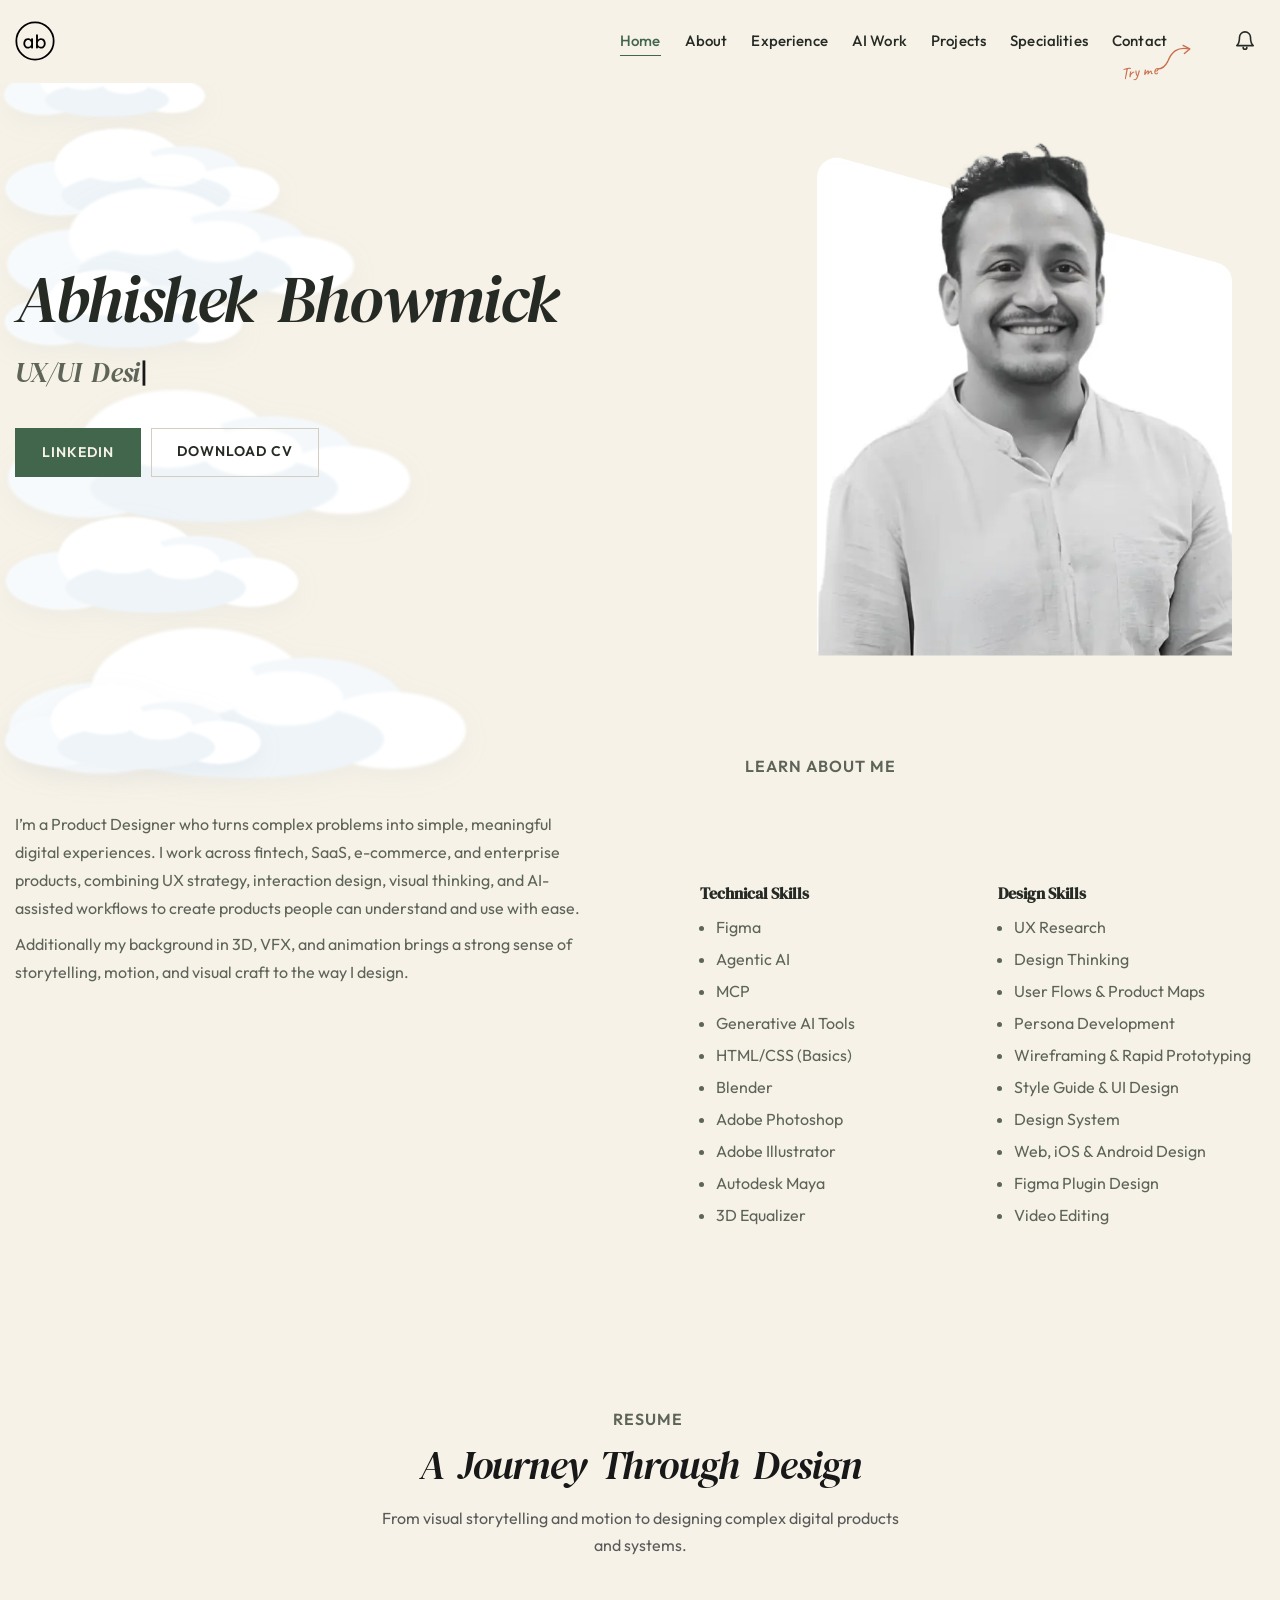
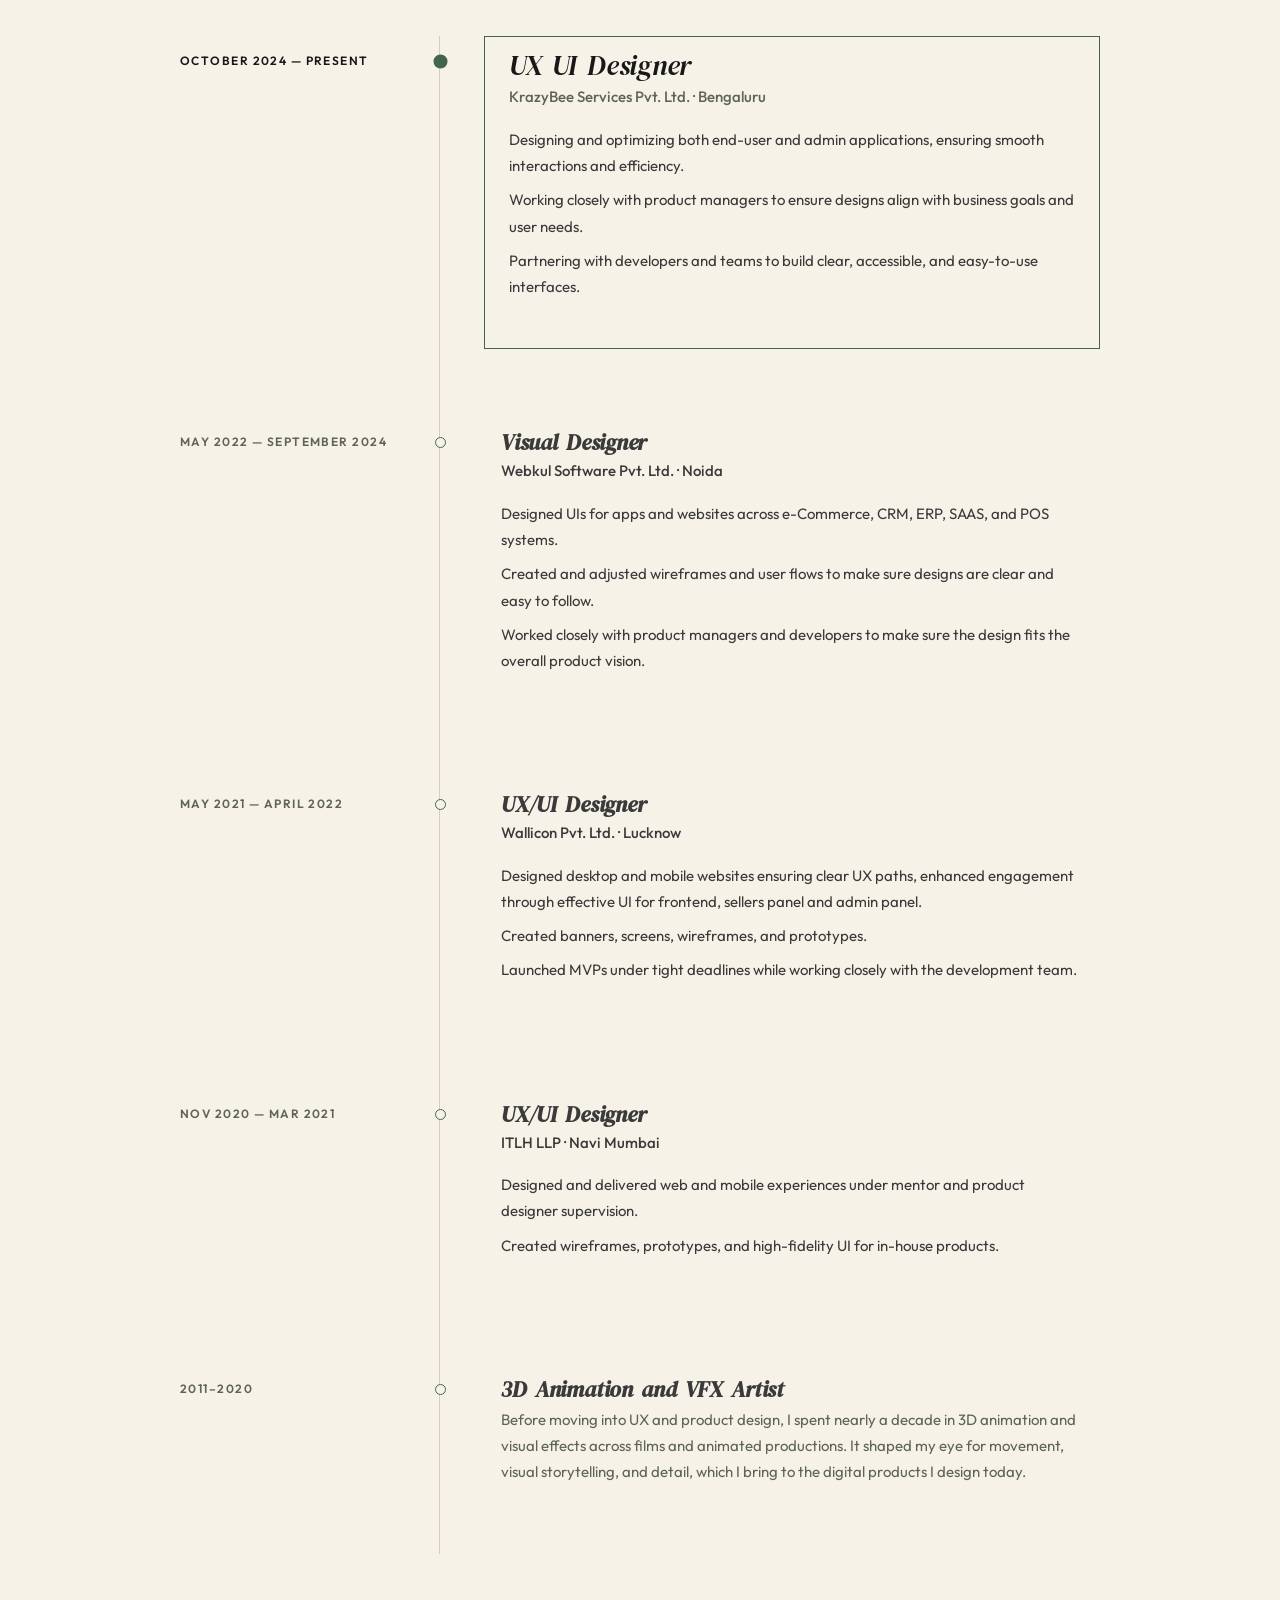
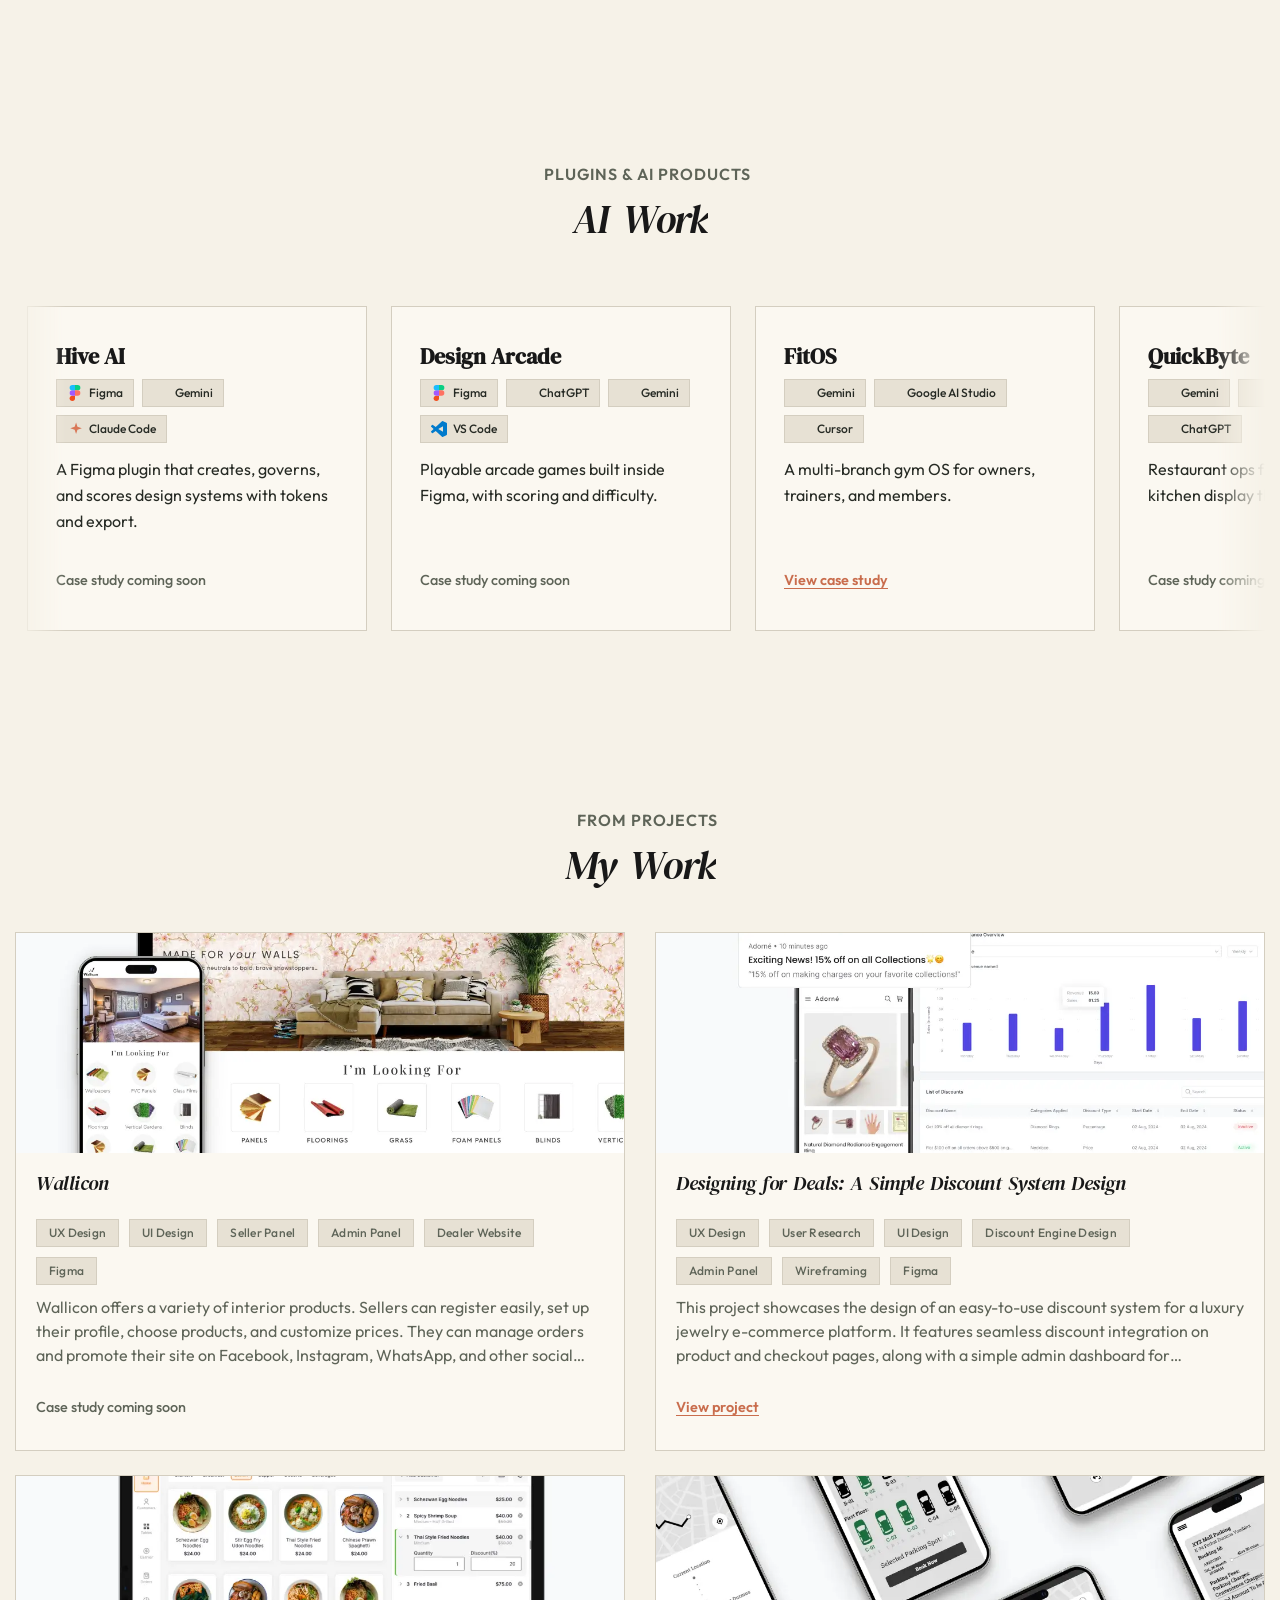
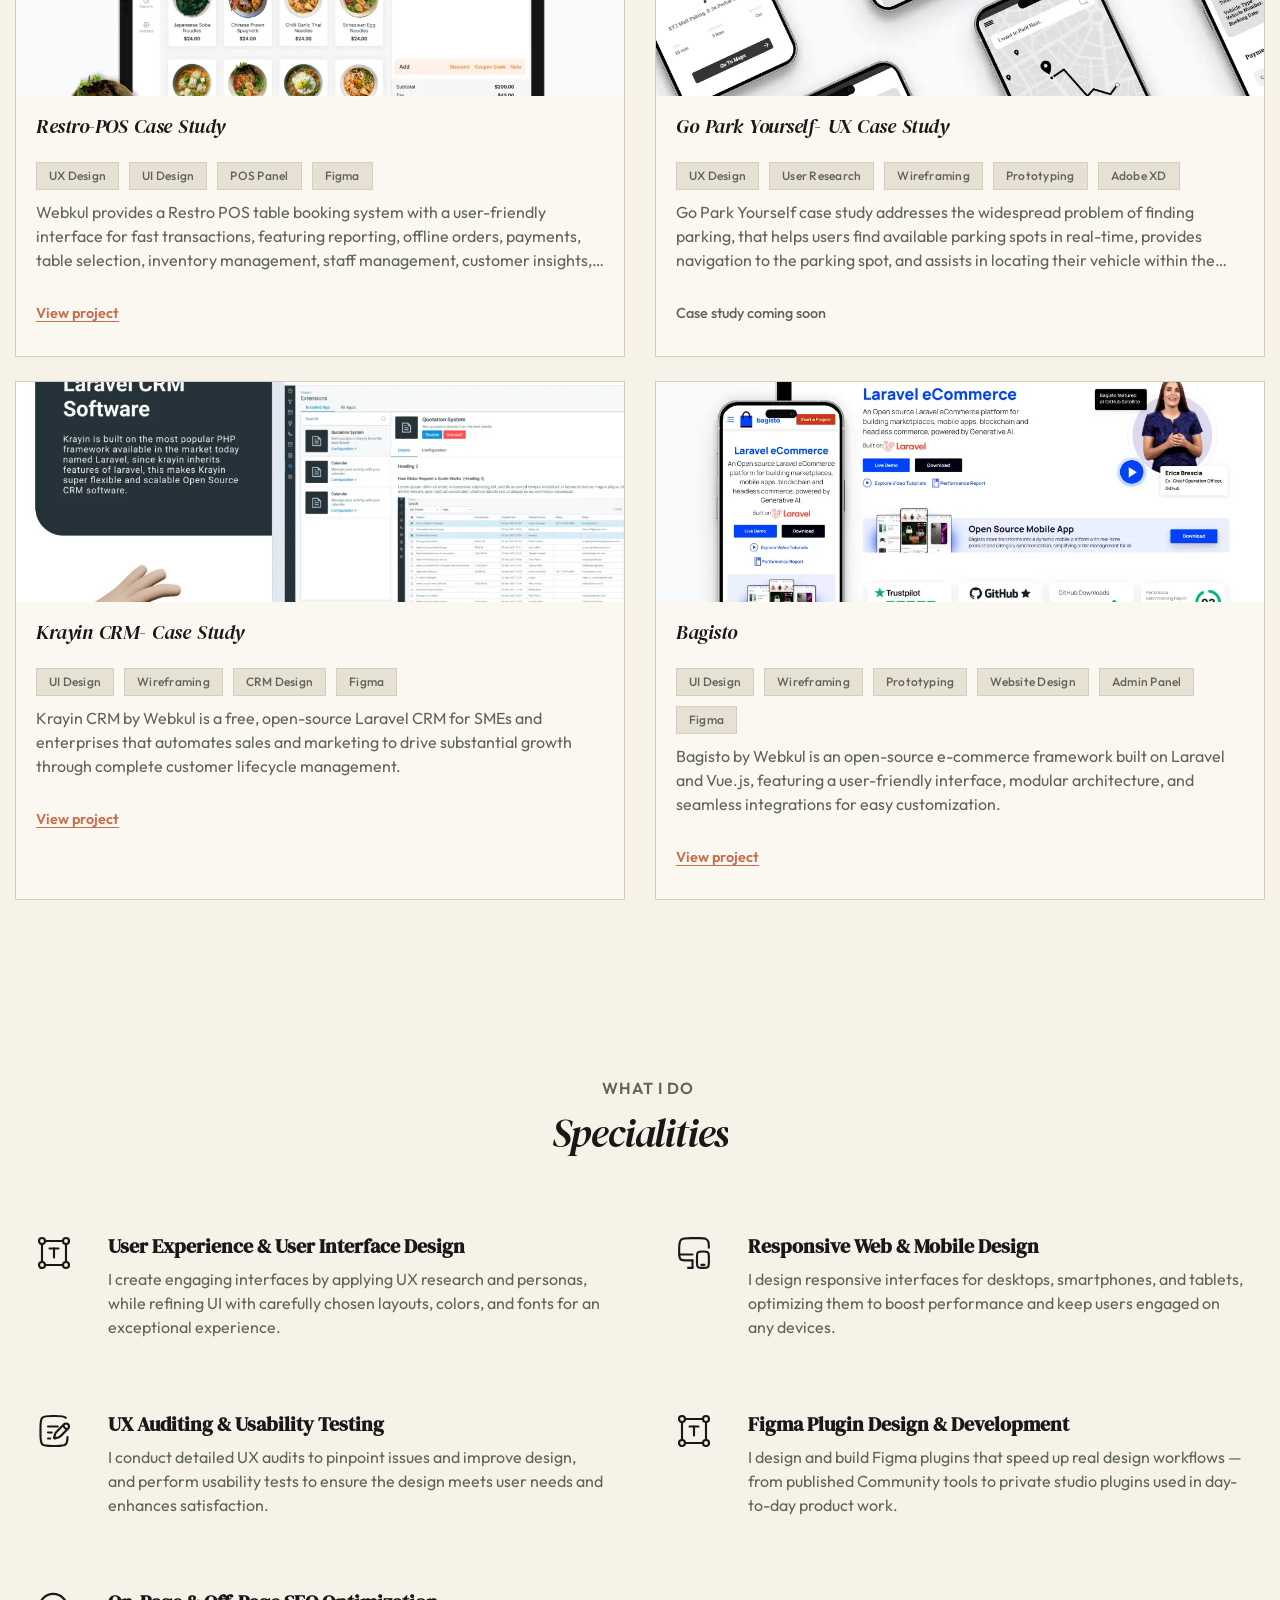
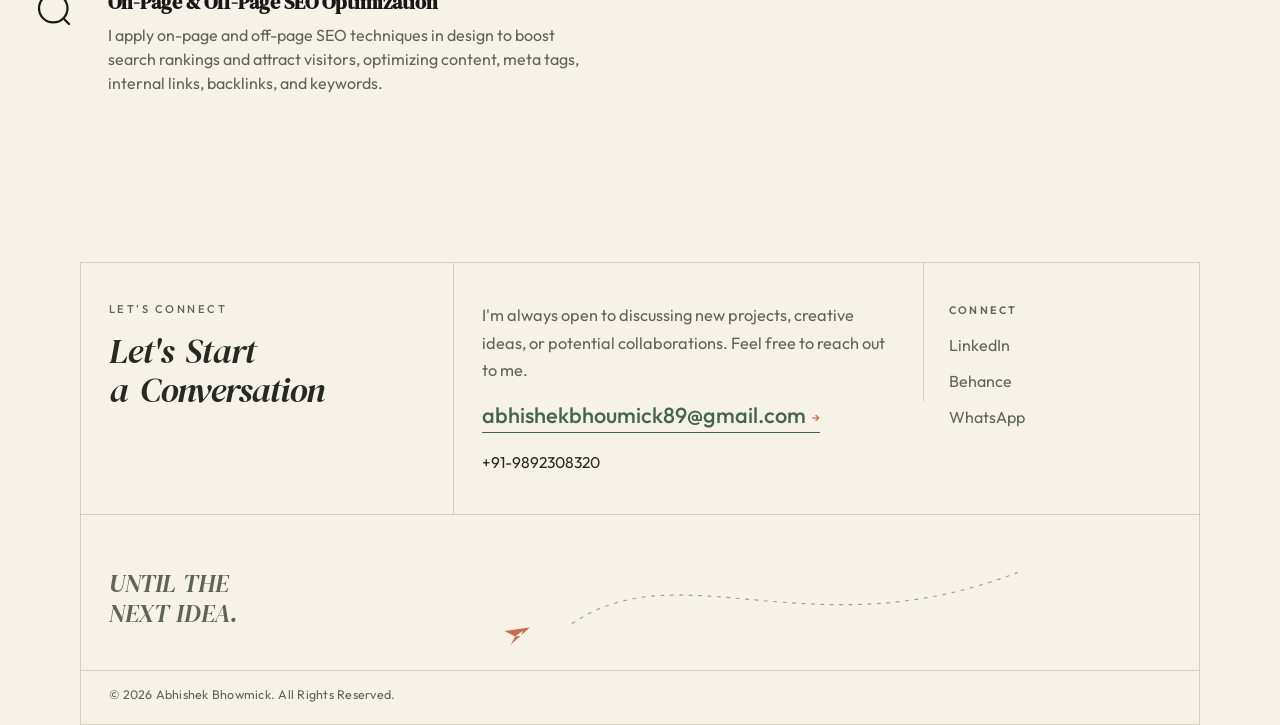
==== commit 5ace1264: "Ship footer closing scenes, theme-switch hint, and animation career story. Co-authored-by: Cursor <c" ====
--- a/index.html
+++ b/index.html
@@ -17,11 +17,13 @@
     content="I'm transforming web and mobile experiences with UX/UI design expertise, creating engaging, user-friendly designs that enhance user satisfaction and deliver impactful results." />
 
   <!-- Favicon -->
-  <link rel="apple-touch-icon" sizes="180x180" href="/img/favicon.png" />
-  <link href="/img/favicon.png" rel="icon" />
+  <link rel="apple-touch-icon" sizes="180x180" href="/img/favicon-light.svg" />
+  <link href="/img/favicon-light.svg" rel="icon" media="(prefers-color-scheme: light)" />
+  <link href="/img/favicon-dark.svg" rel="icon" media="(prefers-color-scheme: dark)" />
+  <link href="/img/favicon-light.svg" rel="icon" />
 
   <!-- Google Font -->
-  <link href="https://fonts.googleapis.com/css2?family=Montserrat:wght@300;400;500;600;700&display=swap"
+  <link href="https://fonts.googleapis.com/css2?family=Caveat:wght@500&family=DM+Serif+Display:ital@0;1&family=Montserrat:wght@300;400;500;600;700&family=Outfit:wght@400;500;600;700&family=Space+Grotesk:wght@500;600;700&display=swap"
     rel="stylesheet" />
 
   <!-- CSS Libraries -->
@@ -32,8 +34,11 @@
   <link href="lib/lightbox/css/lightbox.min.css" rel="stylesheet" />
 
   <!-- Template Stylesheet -->
-  <link href="css/style.css?v=ui-fix17" rel="stylesheet" />
-  <link href="css/home.css?v=ui-fix16" rel="stylesheet" />
+  <link href="css/style.css?v=hint6" rel="stylesheet" />
+  <link href="css/home.css?v=ui-fix18" rel="stylesheet" />
+  <link href="css/theme-skins.css?v=skin10" rel="stylesheet" />
+  <link href="css/theme-atmosphere.css?v=atm5" rel="stylesheet" />
+  <link href="css/site-end.css?v=end13" rel="stylesheet" />
   <script>
     (function () {
       try {
@@ -42,6 +47,13 @@
           theme = window.matchMedia("(prefers-color-scheme: dark)").matches ? "dark" : "light";
         }
         document.documentElement.setAttribute("data-theme", theme);
+        var systemDark = window.matchMedia("(prefers-color-scheme: dark)").matches;
+        var file = systemDark ? "favicon-dark.svg" : "favicon-light.svg";
+        var links = document.querySelectorAll('link[rel="icon"]:not([media]), link[rel="apple-touch-icon"]');
+        for (var i = 0; i < links.length; i++) {
+          var href = links[i].getAttribute("href") || "/img/favicon-light.svg";
+          links[i].setAttribute("href", href.replace(/[^/]+$/, "") + file);
+        }
         if (!window.matchMedia("(prefers-reduced-motion: reduce)").matches) {
           document.documentElement.classList.add("has-motion");
         }
@@ -68,10 +80,19 @@
         <img src="img/abhishek-bhowmick-logo.svg" alt="Abhishek" />
       </a>
       <div class="site-tools">
-        <button type="button" class="theme-switch" role="switch" aria-checked="false" aria-label="Switch to dark mode">
-          <i data-lucide="moon" class="theme-icon theme-icon-moon" aria-hidden="true"></i>
-          <i data-lucide="sun" class="theme-icon theme-icon-sun" aria-hidden="true"></i>
-        </button>
+        <div class="theme-switch-wrap">
+          <button type="button" class="theme-hint" aria-label="Try the other colour theme">
+            <span class="theme-hint-text">Try me</span>
+            <svg class="theme-hint-arrow" viewBox="0 0 42 36" aria-hidden="true" focusable="false">
+              <path d="M3 30 C 7 30, 11 28, 14 22 C 18 12, 24 5, 38 8" fill="none" stroke="currentColor" stroke-width="1.45" stroke-linecap="round"/>
+              <path d="M31 4 L38.5 8 L32.5 13" fill="none" stroke="currentColor" stroke-width="1.45" stroke-linecap="round" stroke-linejoin="round"/>
+            </svg>
+          </button>
+          <button type="button" class="theme-switch" role="switch" aria-checked="false" aria-label="Switch to dark mode">
+            <i data-lucide="moon" class="theme-icon theme-icon-moon" aria-hidden="true"></i>
+            <i data-lucide="sun" class="theme-icon theme-icon-sun" aria-hidden="true"></i>
+          </button>
+        </div>
         <div class="site-updates">
         <button type="button" class="site-updates-btn" aria-label="Portfolio updates" aria-expanded="false" aria-controls="site-updates-panel">
           <svg viewBox="0 0 24 24" aria-hidden="true"><path d="M6 8a6 6 0 0 1 12 0c0 7 3 9 3 9H3s3-2 3-9" fill="none" stroke="currentColor" stroke-width="1.75" stroke-linecap="round" stroke-linejoin="round"/><path d="M10 19a2 2 0 0 0 4 0" fill="none" stroke="currentColor" stroke-width="1.75" stroke-linecap="round"/></svg>
@@ -269,12 +290,11 @@
           </div>
         </article>
         <article class="journey-item">
-          <p class="journey-date">2019 — 2020</p>
+          <p class="journey-date">2011–2020</p>
           <div class="journey-rail" aria-hidden="true"><span class="journey-node"></span></div>
           <div class="journey-body">
-            <h3 class="journey-role">Camera and Body Tracking Artist</h3>
-            <p class="journey-meta">Trace VFX · Lucknow</p>
-            <p class="journey-copy">Worked on major motion pictures as Camera and Body Tracking Artist.</p>
+            <h3 class="journey-role">3D Animation and VFX Artist</h3>
+            <p class="journey-copy">Before moving into UX and product design, I spent nearly a decade in 3D animation and visual effects across films and animated productions. It shaped my eye for movement, visual storytelling, and detail, which I bring to the digital products I design today.</p>
           </div>
         </article>
       </div>
@@ -417,73 +437,83 @@
   </div>
   <!-- Service End -->
 
-  <!-- ====== Contact Area ====== -->
-  <section id="contact" class="section-padding contact-section bg-light wow fadeInUp" data-wow-delay="0.1s">
-    <div class="container-fluid">
-      <!-- Contact Form -->
-      <div class="row justify-content-center">
-        <div class="col-md-8 pr-md-5">
-          <h2>Let’s Start a Conversation</h2>
-          <p>
-            I’m always open to discussing new projects, creative ideas, or
-            potential collaborations.<br> Feel free to reach out to me.
-          </p>
-        </div>
-        <div class="col-md-4">
-          <aside class="contact-aside">
-            <div class="contact-block">
-              <h5>Contact Details</h5>
-              <p class="mt-2 stp">
-                <span class="contact-icon" aria-hidden="true">
-                  <svg viewBox="0 0 24 24" fill="none" stroke="currentColor" stroke-width="1.75" stroke-linecap="round" stroke-linejoin="round"><rect width="20" height="16" x="2" y="4" rx="2"/><path d="m22 7-8.97 5.7a1.94 1.94 0 0 1-2.06 0L2 7"/></svg>
-                </span>
-                <a target="_blank" href="mailto:abhishekbhoumick89@gmail.com">abhishekbhoumick89@gmail.com</a>
-              </p>
-              <p class="stp">
-                <span class="contact-icon" aria-hidden="true">
-                  <svg viewBox="0 0 24 24" fill="none" stroke="currentColor" stroke-width="1.75" stroke-linecap="round" stroke-linejoin="round"><path d="M22 16.92v3a2 2 0 0 1-2.18 2 19.79 19.79 0 0 1-8.63-3.07 19.5 19.5 0 0 1-6-6 19.79 19.79 0 0 1-3.07-8.67A2 2 0 0 1 4.11 2h3a2 2 0 0 1 2 1.72 12.84 12.84 0 0 0 .7 2.81 2 2 0 0 1-.45 2.11L8.09 9.91a16 16 0 0 0 6 6l1.27-1.27a2 2 0 0 1 2.11-.45 12.84 12.84 0 0 0 2.81.7A2 2 0 0 1 22 16.92z"/></svg>
-                </span>
-                <a href="tel:+91-9892308320">+91-9892308320</a>
-              </p>
-            </div>
-            <div class="contact-block">
-              <h5>Social Media</h5>
-              <p class="stp stp-social mb-0">
-                <a class="contact-social" target="_blank" rel="noopener noreferrer" href="https://www.linkedin.com/in/abhishek-bhowmick02/" aria-label="LinkedIn">
-                  <img class="contact-brand" src="img/icons/linkedin-logo.png" width="22" height="22" alt="" />
-                </a>
-                <a class="contact-social" target="_blank" rel="noopener noreferrer" href="https://www.behance.net/abhishebhoumic" aria-label="Behance">
-                  <img class="contact-brand" src="img/icons/behance-logo.png" width="22" height="22" alt="" />
-                </a>
-                <a class="contact-social" target="_blank" rel="noopener noreferrer" href="https://wa.me/919892308320?text=Hello Abhishek Bhowmick I am interested in your profile" aria-label="WhatsApp">
-                  <img class="contact-brand" src="img/icons/whatsapp-color.svg" width="22" height="22" alt="" />
-                </a>
-              </p>
-            </div>
-          </aside>
-        </div>
-      </div>
-      <!-- // Contact Form -->
-    </div>
-  </section>
-  <!-- ====== // Contact Area ====== -->
-
-  <!-- Footer Start -->
-  <div class="footer">
-    <div class="container copyright">
-      <p>
-        &copy;
-        <script>
-          document.write(new Date().getFullYear());
-        </script>
-        Abhishek Bhowmick. All Rights Reserved.
-      </p>
-    </div>
-  </div>
-  <!-- Footer End -->
-
-  <!-- Back to top button -->
-  <a href="#" class="btn back-to-top"><i class="fa fa-chevron-up"></i></a>
+  <footer id="contact" class="site-end" role="contentinfo">
+    <div class="site-end-horizon" aria-hidden="true">
+      <span class="site-end-horizon-track"></span>
+      <span class="site-end-pixel-diamond"></span>
+      <span class="site-end-pixel-ledge"></span>
+    </div>
+    <div class="site-end-shell">
+      <div class="site-end-intro">
+        <p class="site-end-kicker site-end-kicker-idea">HAVE AN IDEA WORTH BUILDING?</p>
+        <p class="site-end-kicker site-end-kicker-lets">LET'S CONNECT</p>
+        <h2 class="site-end-heading">Let's Start a Conversation</h2>
+      </div>
+      <p class="site-end-message">I'm always open to discussing new projects, creative ideas, or potential collaborations. Feel free to reach out to me.</p>
+      <a class="site-end-email" href="mailto:abhishekbhoumick89@gmail.com">abhishekbhoumick89@gmail.com<span class="site-end-email-mark" aria-hidden="true">→</span></a>
+      <a class="site-end-phone" href="tel:+91-9892308320">+91-9892308320</a>
+      <div class="site-end-aside">
+        <p class="site-end-aside-label">CONNECT</p>
+        <ul class="site-end-social">
+          <li><a href="https://www.linkedin.com/in/abhishek-bhowmick02/" target="_blank" rel="noopener noreferrer">LinkedIn</a></li>
+          <li><a href="https://www.behance.net/abhishebhoumic" target="_blank" rel="noopener noreferrer">Behance</a></li>
+          <li><a href="https://wa.me/919892308320?text=Hello Abhishek Bhowmick I am interested in your profile" target="_blank" rel="noopener noreferrer">WhatsApp</a></li>
+        </ul>
+      </div>
+    </div>
+    <div class="site-end-close">
+      <div class="end-scene">
+        <div class="end-scene-dark">
+          <div class="end-scene-copy">
+            <p class="end-scene-kicker">QUEST COMPLETE!</p>
+            <p class="end-scene-sub">Thanks for playing.</p>
+          </div>
+          <div class="end-pixel" aria-hidden="true">
+            <span class="end-coin end-coin-a"></span>
+            <span class="end-coin end-coin-b"></span>
+            <span class="end-star"></span>
+            <svg class="end-flag" viewBox="0 0 18 28" shape-rendering="crispEdges" focusable="false">
+              <rect x="2" y="0" width="2" height="28" fill="#f5f2e8"/>
+              <rect x="4" y="2" width="12" height="8" fill="#ffd84d"/>
+              <rect x="4" y="4" width="10" height="4" fill="#55e6c1"/>
+            </svg>
+            <svg class="end-hero" viewBox="0 0 16 20" shape-rendering="crispEdges" focusable="false">
+              <rect x="4" y="0" width="8" height="2" fill="#ffd84d"/>
+              <rect x="3" y="2" width="10" height="2" fill="#ffd84d"/>
+              <rect x="4" y="4" width="8" height="6" fill="#f5f2e8"/>
+              <rect x="5" y="6" width="2" height="2" fill="#10101b"/>
+              <rect x="9" y="6" width="2" height="2" fill="#10101b"/>
+              <rect x="4" y="10" width="8" height="6" fill="#55e6c1"/>
+              <rect x="3" y="12" width="2" height="4" fill="#ffd84d"/>
+              <rect x="11" y="12" width="2" height="4" fill="#ffd84d"/>
+              <rect x="4" y="16" width="3" height="4" fill="#252541"/>
+              <rect x="9" y="16" width="3" height="4" fill="#252541"/>
+            </svg>
+            <div class="end-ground"></div>
+          </div>
+        </div>
+        <div class="end-scene-light">
+          <div class="end-scene-copy">
+            <p class="end-scene-kicker">UNTIL THE NEXT IDEA.</p>
+          </div>
+          <svg class="end-sky" viewBox="0 0 560 140" focusable="false" aria-hidden="true">
+            <path class="end-trail" d="M36 96 C 150 18, 290 126, 508 42" fill="none" stroke="#42664b" stroke-width="1.25" stroke-dasharray="3 7" stroke-linecap="round"/>
+            <g class="end-plane">
+              <g class="end-plane-body">
+                <path d="M0 8 L26 0 L18 10 L26 16 Z" fill="#c96d4d"/>
+                <path d="M8 8 L18 10 L12 12 Z" fill="#fbf8f1"/>
+              </g>
+            </g>
+          </svg>
+        </div>
+      </div>
+    </div>
+    <div class="site-end-legal">
+      <p>&copy; <script>document.write(new Date().getFullYear());</script> Abhishek Bhowmick. All Rights Reserved.</p>
+    </div>
+  </footer>
+
+  <a href="#" class="btn back-to-top" aria-label="Back to top"><i class="fa fa-chevron-up" aria-hidden="true"></i></a>
 
   <!-- Pre Loader -->
   <div id="loader" class="show">
@@ -506,14 +536,15 @@
   <script src="mail/contact.js"></script>
 
   <!-- Template Javascript -->
-  <script src="js/main.js?v=ui-fix16"></script>
-  <script src="js/theme.js?v=ui-fix16"></script>
-  <script src="js/updates.js?v=ui-fix20"></script>
-  <script src="projects/index.js?v=ui-fix9"></script>
-  <script src="projects/ai-work.js"></script>
+  <script src="js/main.js?v=end1"></script>
+  <script src="js/theme.js?v=hint6"></script>
+  <script src="js/theme-atmosphere.js?v=atm5"></script>
+  <script src="js/updates.js?v=upd1"></script>
+  <script src="projects/index.js?v=soon2"></script>
+  <script src="projects/ai-work.js?v=soon1"></script>
   <script src="https://cdn.jsdelivr.net/npm/gsap@3.12.5/dist/gsap.min.js"></script>
   <script src="https://cdn.jsdelivr.net/npm/gsap@3.12.5/dist/ScrollTrigger.min.js"></script>
-  <script src="js/motion.js?v=ui-fix16"></script>
+  <script src="js/motion.js?v=end8"></script>
   <script src="https://cdn.jsdelivr.net/npm/lucide@0.544.0/dist/umd/lucide.min.js"></script>
   <script>if (window.lucide) { lucide.createIcons({ attrs: { "stroke-width": 1.75 } }); }</script>
 </body>
--- a/css/style.css
+++ b/css/style.css
@@ -3108,6 +3108,11 @@
   margin-bottom: 4px;
 }
 
+.navbar,
+.navbar .container-fluid {
+  overflow: visible;
+}
+
 .navbar .container-fluid {
   display: flex;
   flex-wrap: wrap;
@@ -3122,6 +3127,103 @@
   margin-left: auto;
   margin-right: 8px;
   z-index: 1002;
+  overflow: visible;
+}
+
+.theme-switch-wrap {
+  position: relative;
+  z-index: 3;
+  overflow: visible;
+}
+
+.theme-hint {
+  position: absolute;
+  left: auto;
+  right: calc(100% - 4px);
+  top: auto;
+  bottom: -16px;
+  display: inline-flex;
+  align-items: flex-end;
+  gap: 0;
+  padding: 0;
+  border: 0;
+  background: transparent;
+  color: #c96d4d;
+  font-family: Caveat, "Segoe Script", "Comic Sans MS", cursive;
+  font-size: 1rem;
+  font-weight: 500;
+  line-height: 1;
+  letter-spacing: 0.01em;
+  white-space: nowrap;
+  cursor: pointer;
+  opacity: 0;
+  visibility: hidden;
+  pointer-events: none;
+  transform: translateY(8px);
+  z-index: 4;
+  transition: opacity 0.45s ease, transform 0.45s ease, visibility 0s linear 0.45s;
+}
+
+.theme-hint-text {
+  display: inline-block;
+  transform: rotate(-8deg);
+  transform-origin: right center;
+}
+
+.theme-hint-arrow {
+  width: 38px;
+  height: 34px;
+  margin: -22px -6px 2px -2px;
+  flex: 0 0 auto;
+}
+
+html.has-theme-hint .theme-hint {
+  opacity: 1;
+  visibility: visible;
+  pointer-events: auto;
+  transform: translateY(0);
+  transition: opacity 0.5s ease, transform 0.5s ease, visibility 0s linear 0s;
+}
+
+html.has-theme-hint .navbar.nav-sticky .theme-hint,
+html.has-theme-hint.theme-hint-scrolled .theme-hint,
+html.theme-hint-gone .theme-hint {
+  opacity: 0;
+  visibility: hidden;
+  pointer-events: none;
+  transform: translateY(8px);
+  transition: opacity 0.4s ease, transform 0.4s ease, visibility 0s linear 0.4s;
+}
+
+html[data-theme="dark"] .theme-hint {
+  color: #ffd84d;
+}
+
+html:not([data-theme="dark"]) .theme-hint {
+  color: #c96d4d;
+}
+
+.theme-hint:focus-visible {
+  outline: 2px solid currentColor;
+  outline-offset: 3px;
+}
+
+@keyframes theme-hint-in {
+  from {
+    opacity: 0;
+  }
+  to {
+    opacity: 1;
+  }
+}
+
+@keyframes theme-hint-out {
+  from {
+    opacity: 1;
+  }
+  to {
+    opacity: 0;
+  }
 }
 
 .site-updates {
@@ -3427,6 +3529,18 @@
     order: 2;
   }
 
+  .theme-hint {
+    right: calc(100% + 2px);
+    bottom: -10px;
+    font-size: 0.92rem;
+  }
+
+  .theme-hint-arrow {
+    width: 32px;
+    height: 28px;
+    margin: -18px -4px 2px 0;
+  }
+
   .navbar .navbar-toggler {
     order: 3;
   }
@@ -3452,6 +3566,29 @@
   .theme-switch,
   .btn {
     transition: none;
+  }
+
+  .theme-hint,
+  html.has-theme-hint .theme-hint,
+  html.has-theme-hint .navbar.nav-sticky .theme-hint,
+  html.has-theme-hint.theme-hint-scrolled .theme-hint,
+  html.theme-hint-gone .theme-hint {
+    animation: none;
+    transition: none;
+  }
+
+  html.has-theme-hint .theme-hint {
+    opacity: 1;
+    transform: none;
+  }
+
+  html.has-theme-hint .navbar.nav-sticky .theme-hint,
+  html.has-theme-hint.theme-hint-scrolled .theme-hint {
+    opacity: 0;
+  }
+
+  html.theme-hint-gone .theme-hint {
+    opacity: 0;
   }
 }
 
--- a/css/home.css
+++ b/css/home.css
@@ -322,6 +322,7 @@
   padding: 20px 0 48px;
   z-index: 1;
   cursor: default;
+  scroll-margin-top: 88px;
 }
 
 body.home-page .journey-item[data-url] {
--- a/css/theme-skins.css
+++ b/css/theme-skins.css
@@ -0,0 +1,1053 @@
+/* Pixel Quest (dark) + Field Notes (light) on the live site structure. */
+
+html {
+  --bg: #f6f2e8;
+  --bg-2: #e7e1d4;
+  --elev: #fbf8f1;
+  --text: #262a24;
+  --muted: #5e6458;
+  --accent: #42664b;
+  --accent-2: #c96d4d;
+  --line: #d4cec0;
+  --display: "DM Serif Display", Georgia, serif;
+  --body: "Outfit", "Montserrat", sans-serif;
+  --ink: #262a24;
+}
+
+html[data-theme="dark"] {
+  --bg: #10101b;
+  --bg-2: #19192b;
+  --elev: #252541;
+  --text: #f5f2e8;
+  --muted: #b8b4c8;
+  --accent: #ffd84d;
+  --accent-2: #55e6c1;
+  --line: #3a3a5a;
+  --display: "Space Grotesk", "Outfit", sans-serif;
+  --body: "Outfit", "Montserrat", sans-serif;
+  --ink: #f5f2e8;
+}
+
+body.home-page,
+body.work-layout,
+html[data-theme="dark"] body.work-layout {
+  font-family: var(--body);
+  background-color: var(--bg) !important;
+  color: var(--text);
+}
+
+html[data-theme="dark"] body.home-page,
+html[data-theme="dark"] body.work-layout {
+  background-image: repeating-linear-gradient(
+    0deg,
+    transparent,
+    transparent 15px,
+    rgba(255, 216, 77, 0.03) 15px,
+    rgba(255, 216, 77, 0.03) 16px
+  );
+  background-attachment: fixed;
+}
+
+html[data-theme="dark"] body.home-page .hero,
+html[data-theme="dark"] body.home-page .about,
+html[data-theme="dark"] body.home-page .experience,
+html[data-theme="dark"] body.home-page .ai-work,
+html[data-theme="dark"] body.home-page .blog,
+html[data-theme="dark"] body.home-page .service,
+html[data-theme="dark"] body.home-page .footer,
+html[data-theme="dark"] body.home-page .contact-section,
+html[data-theme="dark"] body.home-page .site-end {
+  background: transparent !important;
+  background-color: transparent !important;
+}
+
+body.home-page h1,
+body.home-page h2,
+body.home-page h3,
+body.home-page h4,
+body.home-page h5,
+body.home-page h6,
+body.home-page .hero-text h1,
+body.home-page .hero-text h2,
+body.home-page .section-header h2,
+body.home-page .about-content h2,
+body.home-page .project-card-title,
+body.home-page .service-text h3,
+body.home-page .journey-role,
+body.work-layout h1,
+body.work-layout h2,
+body.work-layout h3 {
+  font-family: var(--display);
+}
+
+html:not([data-theme="dark"]) body.home-page h1,
+html:not([data-theme="dark"]) body.home-page h2,
+html:not([data-theme="dark"]) body.home-page .hero-text h1,
+html:not([data-theme="dark"]) body.home-page .section-header h2,
+html:not([data-theme="dark"]) body.home-page .about-content h2,
+html:not([data-theme="dark"]) body.home-page .project-card-title,
+html:not([data-theme="dark"]) body.home-page .journey-role,
+html:not([data-theme="dark"]) .work-hero-copy h1,
+html:not([data-theme="dark"]) .work-hero-copy h2 {
+  font-style: italic;
+  font-weight: 400;
+  word-spacing: 0.16em;
+}
+
+html:not([data-theme="dark"]) body.home-page .journey-role {
+  letter-spacing: -0.01em;
+}
+
+body.home-page .hero,
+body.home-page .about,
+body.home-page .experience,
+body.home-page .ai-work,
+body.home-page .blog,
+body.home-page .service,
+body.home-page .footer,
+body.work-layout .work-page,
+body.work-layout .footer {
+  background-color: var(--bg);
+}
+
+html[data-theme="dark"] body.home-page .hero,
+html[data-theme="dark"] body.home-page .about,
+html[data-theme="dark"] body.home-page .experience,
+html[data-theme="dark"] body.home-page .ai-work,
+html[data-theme="dark"] body.home-page .blog,
+html[data-theme="dark"] body.home-page .service,
+html[data-theme="dark"] body.home-page .footer {
+  background-color: transparent;
+}
+
+body.home-page .contact-section.bg-light,
+body.home-page .navbar.bg-light,
+body.work-layout .navbar.bg-light,
+html:not([data-theme="dark"]) body.work-layout .navbar,
+html:not([data-theme="dark"]) body.work-layout .navbar.nav-sticky {
+  background-color: var(--bg) !important;
+}
+
+html:not([data-theme="dark"]) body.work-layout .navbar-light .navbar-nav .nav-link {
+  color: var(--text) !important;
+}
+
+html:not([data-theme="dark"]) .work-page-back {
+  color: var(--accent) !important;
+}
+
+html[data-theme="dark"] body.home-page .navbar,
+html[data-theme="dark"] body.home-page .navbar.nav-sticky,
+html[data-theme="dark"] body.work-layout .navbar,
+html[data-theme="dark"] body.work-layout .navbar.nav-sticky {
+  background: color-mix(in srgb, var(--bg) 94%, transparent) !important;
+  border-bottom-color: var(--line);
+}
+
+body.home-page .navbar.nav-sticky {
+  background: color-mix(in srgb, var(--bg) 94%, #fff 6%) !important;
+  border-bottom-color: var(--line);
+}
+
+@media (min-width: 992px) {
+  html[data-theme="dark"] body.home-page .navbar:not(.nav-sticky) {
+    background: transparent !important;
+  }
+}
+
+body.home-page .about-content p,
+body.home-page .about li,
+body.home-page .contact-section p,
+body.home-page .blog .blog-text p,
+body.home-page .service .service-text p,
+body.home-page .work-lead,
+body.home-page .hero-text h2 {
+  color: var(--muted);
+}
+
+body.home-page .hero-text h1,
+body.home-page .about h6,
+body.home-page .contact-section .stp a,
+body.home-page .navbar-light .navbar-nav .nav-link,
+body.work-layout .navbar-light .navbar-nav .nav-link {
+  color: var(--text);
+}
+
+html[data-theme="dark"] body.home-page .hero .hero-text p,
+html[data-theme="dark"] body.home-page .hero .hero-text h1,
+html[data-theme="dark"] body.home-page .hero .hero-text h2,
+html[data-theme="dark"] body.home-page .hero .hero-text .typed-cursor {
+  color: var(--text);
+}
+
+body.home-page .theme-switch,
+body.work-layout .theme-switch {
+  color: var(--text);
+}
+
+body.home-page .page-progress span,
+html[data-theme="dark"] .page-progress span,
+html[data-theme="dark"] .work-read-progress span {
+  background: var(--accent);
+}
+
+.section-header p {
+  background: transparent !important;
+  color: var(--muted);
+}
+
+.section-header p::before,
+.section-header p::after {
+  display: none;
+}
+
+html:not([data-theme="dark"]) body.home-page .navbar-light .navbar-nav .nav-link.active {
+  color: var(--accent);
+}
+
+html[data-theme="dark"] body.home-page .navbar-light .navbar-nav .nav-link.active,
+html[data-theme="dark"] body.home-page .navbar.nav-sticky .navbar-nav .nav-link {
+  color: var(--text);
+}
+
+html[data-theme="dark"] body.home-page .navbar-light .navbar-nav .nav-link.active {
+  color: var(--accent);
+}
+
+/* Hero: first = primary, second = ghost */
+.hero-btn .btn,
+body.home-page .project-card-actions .btn {
+  border-radius: 0 !important;
+  font-family: var(--body);
+  font-weight: 600;
+}
+
+html:not([data-theme="dark"]) .hero-btn .btn:first-child,
+html:not([data-theme="dark"]) body.home-page .project-card-actions .btn {
+  background: var(--accent) !important;
+  border-color: var(--accent) !important;
+  color: #f6f2e8 !important;
+  box-shadow: none !important;
+}
+
+html:not([data-theme="dark"]) .hero-btn .btn:last-child,
+html:not([data-theme="dark"]) .hero-btn .btn:last-child:hover {
+  background: transparent !important;
+  color: var(--text) !important;
+  border: 1px solid var(--line) !important;
+  box-shadow: none !important;
+}
+
+html[data-theme="dark"] .hero-btn .btn:first-child,
+html[data-theme="dark"] body.home-page .project-card-actions .btn,
+html[data-theme="dark"] .hero-btn .btn:first-child:hover {
+  background: #ffd84d !important;
+  border-color: #ffd84d !important;
+  color: #10101b !important;
+  box-shadow: 4px 4px 0 #55e6c1 !important;
+}
+
+html[data-theme="dark"] .hero-btn .btn:last-child,
+html[data-theme="dark"] .hero-btn .btn:last-child:hover {
+  background: transparent !important;
+  color: var(--text) !important;
+  border: 1px solid var(--line) !important;
+  box-shadow: 4px 4px 0 #252541 !important;
+}
+
+body.home-page .ai-work-link {
+  display: inline-flex;
+  align-items: center;
+  margin-top: auto;
+  padding-top: 0.6rem;
+  min-height: 44px;
+  font-weight: 600;
+  font-size: 0.9rem;
+  color: var(--accent);
+  background: none !important;
+  border: 0 !important;
+  box-shadow: none !important;
+}
+
+html:not([data-theme="dark"]) body.home-page .ai-work-link {
+  color: var(--accent-2);
+  text-decoration: underline;
+  text-underline-offset: 3px;
+}
+
+body.home-page .ai-work-card.is-soon .ai-work-link,
+body.home-page .project-card-soon {
+  color: var(--muted) !important;
+  text-decoration: none !important;
+  font-weight: 500;
+  cursor: default;
+}
+
+body.home-page .project-card-soon {
+  display: inline-flex;
+  align-items: center;
+  margin-top: 0.6rem;
+  min-height: 44px;
+  font-size: 0.9rem;
+}
+
+html:not([data-theme="dark"]) .hero-btn .btn:first-child:hover {
+  color: var(--accent) !important;
+  background: transparent !important;
+  border-color: var(--accent) !important;
+  box-shadow: none !important;
+}
+
+html:not([data-theme="dark"]) .hero-btn .btn:last-child:hover {
+  color: #f6f2e8 !important;
+  background: var(--accent) !important;
+  border-color: var(--accent) !important;
+}
+
+html[data-theme="dark"] body.home-page .project-card-actions .btn + .btn:hover {
+  color: #10101b !important;
+  background: #ffd84d !important;
+  border-color: #ffd84d !important;
+  box-shadow: 4px 4px 0 #55e6c1 !important;
+}
+
+/* Cards */
+body.home-page .blog .blog-item,
+body.home-page .ai-work-card {
+  background: var(--elev);
+  border: 1px solid var(--line);
+  border-radius: 0;
+}
+
+html[data-theme="dark"] body.home-page .blog .blog-item,
+html[data-theme="dark"] body.home-page .ai-work-card {
+  background: var(--elev);
+  border: 2px solid var(--line);
+  box-shadow: 4px 4px 0 #12122a;
+}
+
+html[data-theme="dark"] body.home-page .blog .blog-item:hover,
+html[data-theme="dark"] body.home-page .ai-work-card:hover {
+  border-color: #ffd84d;
+  box-shadow: 4px 4px 0 #55e6c1;
+}
+
+html:not([data-theme="dark"]) body.home-page .blog .blog-item:hover,
+html:not([data-theme="dark"]) body.home-page .ai-work-card:hover {
+  border-color: var(--accent-2);
+  box-shadow: 0 16px 40px rgba(38, 42, 36, 0.06);
+}
+
+body.home-page .project-card-media {
+  background: var(--bg-2);
+  border-radius: 0;
+}
+
+html[data-theme="dark"] body.home-page .project-card-media {
+  border-bottom: 3px solid #ffd84d;
+}
+
+body.home-page .blog-meta p {
+  background: var(--bg-2);
+  border-color: var(--line);
+  color: var(--text);
+  border-radius: 0;
+}
+
+body.home-page .work-filter {
+  border-color: var(--line);
+  color: var(--text);
+  border-radius: 0;
+}
+
+body.home-page .work-filter.is-active {
+  background: var(--accent);
+  border-color: var(--accent);
+  color: #f6f2e8;
+}
+
+html[data-theme="dark"] body.home-page .work-filter.is-active {
+  color: #10101b;
+}
+
+body.home-page .service .service-item,
+html[data-theme="dark"] body.home-page .service .service-item {
+  background: transparent !important;
+  border: 1px solid transparent !important;
+  border-radius: 0 !important;
+  box-shadow: none !important;
+}
+
+body.home-page .service .service-icon,
+html[data-theme="dark"] body.home-page .service .service-icon {
+  background: transparent !important;
+}
+
+body.home-page .service .service-item:hover,
+html[data-theme="dark"] body.home-page .service .service-item:hover {
+  background: transparent !important;
+  border-color: var(--accent) !important;
+}
+
+body.home-page .project-card-link {
+  display: inline-flex;
+  align-items: center;
+  margin-top: 0.6rem;
+  min-height: 44px;
+  font-weight: 600;
+  font-size: 0.9rem;
+  color: var(--accent);
+  background: none !important;
+  border: 0 !important;
+  box-shadow: none !important;
+  padding: 0;
+  text-decoration: none;
+}
+
+html:not([data-theme="dark"]) body.home-page .project-card-link {
+  color: var(--accent-2);
+  text-decoration: underline;
+  text-underline-offset: 3px;
+}
+
+html[data-theme="dark"] body.home-page .project-card-link {
+  color: #ffd84d;
+}
+
+body.home-page .project-card-link:hover {
+  opacity: 0.8;
+}
+
+body.home-page .footer .copyright p,
+body.home-page .footer .copyright p a,
+html:not([data-theme="dark"]) body.home-page .footer .copyright p,
+html:not([data-theme="dark"]) body.home-page .footer .copyright p a {
+  color: var(--muted) !important;
+}
+
+html[data-theme="dark"] body.home-page .footer .copyright p,
+html[data-theme="dark"] body.home-page .footer .copyright p a {
+  color: var(--muted) !important;
+}
+
+body.home-page .footer .copyright::before {
+  background: var(--line) !important;
+}
+
+/* Updates panel follows Pixel Quest / Field Notes */
+body.home-page .site-updates-panel {
+  background: var(--elev) !important;
+  border: 1px solid var(--line) !important;
+  border-radius: 0 !important;
+  box-shadow: none !important;
+  font-family: var(--body);
+}
+
+html[data-theme="dark"] body.home-page .site-updates-panel {
+  background: var(--bg-2) !important;
+  box-shadow: 4px 4px 0 #12122a !important;
+}
+
+body.home-page .site-updates-header,
+body.home-page .site-updates-more {
+  border-color: var(--line) !important;
+}
+
+body.home-page .site-updates-kicker,
+body.home-page .site-updates-item time {
+  color: var(--muted) !important;
+}
+
+body.home-page .site-updates-item h3,
+body.home-page .site-updates-more {
+  font-family: var(--display);
+  color: var(--text) !important;
+}
+
+body.home-page .site-updates-item p,
+body.home-page .site-updates-empty {
+  color: var(--muted) !important;
+}
+
+body.home-page .site-updates-cta {
+  color: var(--accent) !important;
+}
+
+html:not([data-theme="dark"]) body.home-page .site-updates-cta {
+  color: var(--accent-2) !important;
+}
+
+body.home-page .site-updates-item + .site-updates-item {
+  border-top-color: var(--line) !important;
+}
+
+body.home-page .site-updates-item {
+  border-radius: 0 !important;
+}
+
+body.home-page .site-updates-item:hover,
+body.home-page .site-updates-item:focus-visible,
+html[data-theme="dark"] body.home-page .site-updates-item:hover,
+html[data-theme="dark"] body.home-page .site-updates-item:focus-visible {
+  background: transparent !important;
+  border-color: var(--accent) !important;
+}
+
+body.home-page .site-updates-btn {
+  color: var(--text);
+}
+
+html[data-theme="dark"] body.home-page .site-updates-dot {
+  box-shadow: 0 0 0 2px var(--bg);
+}
+
+/* Experience line follows theme accent */
+body.home-page .journey-track {
+  background: var(--line) !important;
+}
+
+body.home-page .journey-progress {
+  background: var(--accent) !important;
+}
+
+body.home-page .journey-node {
+  border-color: var(--accent) !important;
+  background: var(--bg) !important;
+}
+
+body.home-page .journey-item.is-active .journey-node,
+body.home-page .journey-item.is-current .journey-node {
+  background: var(--accent) !important;
+  border-color: var(--accent) !important;
+}
+
+html[data-theme="dark"] body.home-page .journey-lead,
+html[data-theme="dark"] body.home-page .journey-meta,
+html[data-theme="dark"] body.home-page .journey-date,
+html[data-theme="dark"] body.home-page .journey-copy {
+  color: var(--muted);
+}
+
+html[data-theme="dark"] body.home-page .journey-role,
+html[data-theme="dark"] body.home-page .journey-item.is-current .journey-date {
+  color: var(--text);
+}
+
+body.home-page .journey-body,
+html[data-theme="dark"] body.home-page .journey-body,
+body.home-page .journey-item.is-current .journey-body,
+html[data-theme="dark"] body.home-page .journey-item.is-current .journey-body {
+  background: transparent !important;
+  border: 1px solid transparent !important;
+  border-radius: 0 !important;
+  box-shadow: none !important;
+}
+
+body.home-page .journey-item.is-current .journey-body,
+html[data-theme="dark"] body.home-page .journey-item.is-current .journey-body {
+  border-color: var(--accent) !important;
+}
+
+body.home-page .journey-item.is-active:not(.is-current) .journey-body {
+  border-color: var(--line) !important;
+}
+
+@media (hover: hover) and (pointer: fine) {
+  body.home-page .journey-item[data-url]:hover .journey-body,
+  body.home-page .journey-item.is-current[data-url]:hover .journey-body,
+  html[data-theme="dark"] body.home-page .journey-item[data-url]:hover .journey-body,
+  html[data-theme="dark"] body.home-page .journey-item.is-current[data-url]:hover .journey-body {
+    background: transparent !important;
+    border-color: var(--accent) !important;
+  }
+}
+
+html[data-theme="dark"] body.home-page .project-card-hint {
+  color: var(--text);
+  background: color-mix(in srgb, var(--bg) 92%, transparent);
+  border-color: var(--line);
+}
+
+html[data-theme="dark"] body.home-page .contact-social {
+  border-color: var(--line);
+}
+
+html[data-theme="dark"] body.home-page .contact-social:hover {
+  background: var(--elev);
+  border-color: #ffd84d;
+}
+
+html[data-theme="dark"] a:focus-visible,
+html[data-theme="dark"] button:focus-visible,
+html[data-theme="dark"] .btn:focus-visible {
+  outline-color: #ffd84d;
+}
+
+/* Contact — stacked text links like 5501, no panel fill */
+body.home-page #contact.contact-section,
+body.home-page #contact.bg-light {
+  background: transparent !important;
+  background-color: transparent !important;
+}
+
+body.home-page #contact .row {
+  display: flex;
+  flex-direction: column;
+  align-items: flex-start;
+  max-width: 720px;
+}
+
+body.home-page #contact .col-md-8,
+body.home-page #contact .col-md-4 {
+  max-width: 100%;
+  flex: 0 0 100%;
+  width: 100%;
+  padding-right: 15px !important;
+}
+
+body.home-page #contact h2 {
+  font-family: var(--display);
+  color: var(--text);
+}
+
+html:not([data-theme="dark"]) body.home-page #contact h2 {
+  font-style: italic;
+  font-weight: 400;
+}
+
+body.home-page #contact p {
+  color: var(--muted);
+}
+
+body.home-page .contact-aside,
+html[data-theme="dark"] body.home-page .contact-aside {
+  background: transparent !important;
+  border: 0 !important;
+  padding: 0 !important;
+  box-shadow: none !important;
+}
+
+body.home-page .contact-aside h5 {
+  display: none;
+}
+
+body.home-page .contact-icon {
+  display: none !important;
+}
+
+body.home-page .contact-aside .stp a {
+  color: var(--accent) !important;
+  text-decoration: underline;
+  text-underline-offset: 3px;
+}
+
+body.home-page .contact-social,
+html[data-theme="dark"] body.home-page .contact-social {
+  display: inline-flex;
+  align-items: center;
+  width: auto !important;
+  height: auto !important;
+  min-height: 44px;
+  padding: 0 !important;
+  margin: 0 4px 0 0;
+  border: 0 !important;
+  background: transparent !important;
+  border-radius: 0 !important;
+  box-shadow: none !important;
+  color: var(--accent) !important;
+}
+
+body.home-page .contact-social img {
+  display: none;
+}
+
+body.home-page .contact-social::after {
+  content: attr(aria-label);
+  text-decoration: underline;
+  text-underline-offset: 3px;
+}
+
+body.home-page .stp-social .contact-social + .contact-social::before {
+  content: "·";
+  margin-right: 8px;
+  color: var(--muted);
+  text-decoration: none;
+}
+
+body.home-page .contact-block + .contact-block {
+  margin-top: 8px;
+}
+
+/* FitOS / QuickByte case studies */
+html[data-theme="dark"] body.work-layout .work-page,
+html[data-theme="dark"] body.work-layout .footer,
+html[data-theme="dark"] body.work-layout .site-end,
+html[data-theme="dark"] body.work-layout .work-hero-copy,
+html[data-theme="dark"] body.work-layout .work-section {
+  background: transparent !important;
+  background-color: transparent !important;
+}
+
+html[data-theme="dark"] body.work-layout .work-tabs {
+  background: color-mix(in srgb, var(--bg) 92%, transparent) !important;
+  border-bottom-color: var(--line) !important;
+}
+
+body.work-layout .work-page,
+body.work-layout .work-hero-copy,
+body.work-layout .work-section {
+  color: var(--text);
+}
+
+body.work-layout .work-hero-copy h1,
+body.work-layout .work-hero-copy h2 {
+  color: var(--text);
+}
+
+body.work-layout .work-page-back,
+body.work-layout .work-hero-copy p,
+body.work-layout .work-section-lead,
+body.work-layout .work-card p,
+body.work-layout .work-card li,
+body.work-layout .work-pain-head p,
+body.work-layout .work-kicker {
+  color: var(--muted);
+}
+
+body.work-layout .work-page-back {
+  color: var(--accent);
+}
+
+body.work-layout .work-quote {
+  color: var(--text);
+  border-left-color: var(--accent);
+}
+
+body.work-layout .work-tabs {
+  background: var(--bg);
+  border-bottom-color: var(--line);
+}
+
+body.work-layout .work-tabs a {
+  color: var(--muted);
+}
+
+body.work-layout .work-tabs a:hover,
+body.work-layout .work-tabs a.active {
+  color: var(--text);
+  border-bottom-color: var(--accent);
+}
+
+body.work-layout .work-card,
+body.work-layout .problem-card,
+body.work-layout .work-tldr-card,
+body.work-layout .work-finding,
+body.work-layout .work-flow {
+  background: var(--elev);
+  border-color: var(--line);
+  color: var(--text);
+  border-radius: 0;
+}
+
+html[data-theme="dark"] body.work-layout .work-card,
+html[data-theme="dark"] body.work-layout .problem-card,
+html[data-theme="dark"] body.work-layout .work-tldr-card,
+html[data-theme="dark"] body.work-layout .work-finding,
+html[data-theme="dark"] body.work-layout .work-flow {
+  box-shadow: 4px 4px 0 #12122a;
+}
+
+body.work-layout .work-table-wrap {
+  border-color: var(--line);
+  border-radius: 0;
+}
+
+body.work-layout .work-table th,
+body.work-layout .work-table td {
+  background: var(--elev);
+  color: var(--text);
+  border-color: var(--line);
+}
+
+body.work-layout .work-table th {
+  background: var(--bg-2);
+}
+
+body.work-layout .work-read-progress {
+  background: var(--line);
+}
+
+body.work-layout .work-read-progress span {
+  background: var(--accent);
+}
+
+body.work-layout .ai-chip {
+  border-color: var(--line);
+  color: var(--text);
+}
+
+html[data-theme="dark"] body.work-layout .work-solve {
+  background: var(--elev);
+}
+
+html[data-theme="dark"] body.work-layout .footer {
+  background: transparent;
+  color: var(--muted);
+}
+
+html[data-theme="dark"] body.work-layout .work-pain-head h3,
+html[data-theme="dark"] body.work-layout .work-section > h2,
+html[data-theme="dark"] body.work-layout .work-tldr-kicker {
+  color: var(--text);
+}
+
+html[data-theme="dark"] body.work-layout .work-tabs a {
+  color: var(--muted);
+}
+
+html[data-theme="dark"] body.work-layout .work-tabs a:hover,
+html[data-theme="dark"] body.work-layout .work-tabs a.active {
+  color: var(--accent);
+  border-bottom-color: var(--accent);
+}
+
+body.work-layout .footer .copyright p,
+body.work-layout .footer .copyright p a {
+  color: var(--muted) !important;
+}
+
+body.work-layout .footer .copyright::before {
+  background: var(--line) !important;
+}
+
+html:not([data-theme="dark"]) body.work-layout .work-page {
+  background-color: var(--bg);
+}
+
+/* Overlays: Pixel Quest / Field Notes, not the old charcoal modal */
+body.home-page .modal-backdrop,
+body.work-layout .modal-backdrop {
+  background: #10101b;
+}
+
+html:not([data-theme="dark"]) body.home-page .modal-backdrop,
+html:not([data-theme="dark"]) body.work-layout .modal-backdrop {
+  background: #262a24;
+}
+
+body.home-page .modal-backdrop.show,
+body.work-layout .modal-backdrop.show {
+  opacity: 0.72;
+}
+
+body.home-page .modal-content,
+body.work-layout .modal-content,
+body.home-page .ai-work-modal,
+html[data-theme="dark"] body.home-page .modal-content,
+html[data-theme="dark"] body.home-page .ai-work-modal {
+  background: var(--elev) !important;
+  color: var(--text) !important;
+  border: 1px solid var(--line) !important;
+  border-radius: 0 !important;
+  box-shadow: none;
+  overflow: auto;
+  max-height: min(88vh, 920px);
+}
+
+html[data-theme="dark"] body.home-page .modal-content,
+html[data-theme="dark"] body.home-page .ai-work-modal {
+  border: 2px solid var(--line) !important;
+  box-shadow: 8px 8px 0 #12122a;
+}
+
+body.home-page .ai-work-modal-img {
+  background: var(--bg);
+  border-bottom: 1px solid var(--line);
+}
+
+html[data-theme="dark"] body.home-page .ai-work-modal-img {
+  border-bottom: 3px solid #ffd84d;
+}
+
+body.home-page .ai-work-modal-img img {
+  background: var(--bg);
+  max-height: min(42vh, 320px);
+}
+
+body.home-page .ai-work-modal-body {
+  padding: 1.5rem 1.6rem 1.75rem;
+}
+
+body.home-page .ai-work-modal-body h3 {
+  margin-bottom: 0.7rem;
+  color: var(--text);
+  font-family: var(--display);
+  font-size: clamp(1.35rem, 2.4vw, 1.85rem);
+  font-weight: 700;
+  letter-spacing: -0.03em;
+  line-height: 1.2;
+}
+
+html:not([data-theme="dark"]) body.home-page .ai-work-modal-body h3 {
+  font-style: italic;
+  font-weight: 400;
+}
+
+body.home-page .ai-work-modal-body p {
+  margin: 0.35rem 0 0;
+  color: var(--muted);
+  font-family: var(--body);
+  font-size: 1rem;
+  line-height: 1.65;
+}
+
+body.home-page .ai-chip,
+body.work-layout .ai-chip {
+  background: var(--bg-2);
+  border: 1px solid var(--line);
+  border-radius: 0;
+  color: var(--text);
+  font-family: var(--body);
+}
+
+body.home-page .ai-work-modal-close,
+body.home-page .ai-work-modal-close:hover,
+body.home-page .ai-work-modal-close:focus,
+html[data-theme="dark"] body.home-page .ai-work-modal-close {
+  width: 36px;
+  height: 36px;
+  padding: 0;
+  margin: 0;
+  display: flex;
+  align-items: center;
+  justify-content: center;
+  opacity: 1 !important;
+  text-shadow: none;
+  font-weight: 400;
+  line-height: 1;
+  border-radius: 0;
+}
+
+html:not([data-theme="dark"]) body.home-page .ai-work-modal-close {
+  top: 12px;
+  right: 12px;
+  color: var(--accent) !important;
+  background: var(--elev);
+  border: 1px solid var(--accent);
+}
+
+html:not([data-theme="dark"]) body.home-page .ai-work-modal-close:hover,
+html:not([data-theme="dark"]) body.home-page .ai-work-modal-close:focus {
+  color: var(--elev) !important;
+  background: var(--accent);
+}
+
+html[data-theme="dark"] body.home-page .ai-work-modal-close {
+  top: 12px;
+  right: 12px;
+  color: #10101b !important;
+  background: #ffd84d;
+  border: 2px solid #10101b;
+  box-shadow: 3px 3px 0 #55e6c1;
+}
+
+html[data-theme="dark"] body.home-page .ai-work-modal-close:hover,
+html[data-theme="dark"] body.home-page .ai-work-modal-close:focus {
+  color: #10101b !important;
+  background: #ffd84d;
+  transform: translate(1px, 1px);
+  box-shadow: 2px 2px 0 #55e6c1;
+}
+
+body.home-page .ai-work-modal-close:focus-visible {
+  outline: 2px solid var(--accent);
+  outline-offset: 3px;
+}
+
+body.home-page .ai-work-modal-body .hero-btn .btn {
+  border-radius: 0 !important;
+  font-family: var(--body);
+}
+
+html:not([data-theme="dark"]) body.home-page .ai-work-modal-body .hero-btn .btn {
+  color: var(--accent) !important;
+  background: transparent !important;
+  border: 1px solid var(--accent) !important;
+  box-shadow: none !important;
+}
+
+html:not([data-theme="dark"]) body.home-page .ai-work-modal-body .hero-btn .btn:hover {
+  color: #f6f2e8 !important;
+  background: var(--accent) !important;
+}
+
+html[data-theme="dark"] body.home-page .ai-work-modal-body .hero-btn .btn {
+  color: #10101b !important;
+  background: #ffd84d !important;
+  border: 2px solid #10101b !important;
+  box-shadow: 4px 4px 0 #55e6c1 !important;
+}
+
+html[data-theme="dark"] body.home-page .ai-work-sheet-handle {
+  background: #ffd84d;
+  border-radius: 0;
+}
+
+html:not([data-theme="dark"]) body.home-page .ai-work-sheet-handle {
+  background: var(--line);
+  border-radius: 0;
+}
+
+@media (max-width: 767.98px) {
+  body.home-page #aiWorkModal .ai-work-modal {
+    border-radius: 0 !important;
+    border-left: 0 !important;
+    border-right: 0 !important;
+    box-shadow: none !important;
+  }
+}
+
+body.home-page .lightboxOverlay,
+body.work-layout .lightboxOverlay {
+  background: #10101b !important;
+}
+
+html:not([data-theme="dark"]) body.home-page .lightboxOverlay,
+html:not([data-theme="dark"]) body.work-layout .lightboxOverlay {
+  background: #262a24 !important;
+}
+
+body.home-page .lb-outerContainer,
+body.home-page .lb-dataContainer,
+body.work-layout .lb-outerContainer,
+body.work-layout .lb-dataContainer {
+  background: var(--elev) !important;
+  border-radius: 0 !important;
+  border: 1px solid var(--line);
+}
+
+html[data-theme="dark"] body.home-page .lb-outerContainer,
+html[data-theme="dark"] body.home-page .lb-dataContainer {
+  border: 2px solid var(--line);
+  box-shadow: 6px 6px 0 #12122a;
+}
+
+body.home-page .lb-data,
+body.work-layout .lb-data {
+  color: var(--muted);
+  font-family: var(--body);
+}
+
+dialog.lab-dialog,
+body .modal-card {
+  background: var(--elev);
+  color: var(--text);
+  border: 1px solid var(--line);
+  border-radius: 0;
+}
+
+html[data-theme="dark"] dialog.lab-dialog,
+html[data-theme="dark"] body .modal-card {
+  border: 2px solid var(--line);
+  box-shadow: 6px 6px 0 #12122a;
+}
--- a/css/theme-atmosphere.css
+++ b/css/theme-atmosphere.css
@@ -0,0 +1,177 @@
+/* Theme-aware cursors + decorative atmosphere. Does not change content. */
+
+body.home-page,
+body.work-layout {
+  isolation: isolate;
+  overflow-x: hidden;
+}
+
+.theme-atmosphere {
+  position: fixed;
+  inset: 0;
+  z-index: -1;
+  pointer-events: none;
+  overflow: hidden;
+  contain: paint;
+}
+
+.theme-atmosphere[hidden] {
+  display: none !important;
+}
+
+.theme-atmosphere-pixels,
+.theme-atmosphere-clouds {
+  position: absolute;
+  inset: 0;
+  pointer-events: none;
+}
+
+.theme-atmosphere-pixels {
+  width: 100%;
+  height: 100%;
+  display: none;
+}
+
+.theme-atmosphere-clouds {
+  display: none;
+}
+
+html[data-theme="dark"] .theme-atmosphere-pixels {
+  display: block;
+}
+
+html:not([data-theme="dark"]) .theme-atmosphere-clouds {
+  display: block;
+}
+
+html:not([data-theme="dark"]) body.home-page .hero,
+html:not([data-theme="dark"]) body.home-page .about,
+html:not([data-theme="dark"]) body.home-page .experience,
+html:not([data-theme="dark"]) body.home-page .ai-work,
+html:not([data-theme="dark"]) body.home-page .blog,
+html:not([data-theme="dark"]) body.home-page .service,
+html:not([data-theme="dark"]) body.home-page .footer,
+html:not([data-theme="dark"]) body.home-page .contact-section,
+html:not([data-theme="dark"]) body.home-page .site-end,
+html:not([data-theme="dark"]) body.work-layout .work-page,
+html:not([data-theme="dark"]) body.work-layout .footer,
+html:not([data-theme="dark"]) body.work-layout .site-end {
+  background-color: transparent !important;
+  background: transparent !important;
+}
+
+.atmosphere-cloud {
+  position: absolute;
+  left: 0;
+  will-change: transform;
+  opacity: 0.88;
+  filter: drop-shadow(0 8px 12px rgba(150, 168, 184, 0.08));
+}
+
+body.work-layout .atmosphere-cloud {
+  opacity: 0.34;
+  filter: drop-shadow(0 8px 16px rgba(120, 140, 165, 0.1));
+}
+
+.atmosphere-cloud svg {
+  display: block;
+  width: 100%;
+  height: auto;
+  overflow: visible;
+}
+
+@keyframes atmosphere-cloud-drift {
+  from {
+    transform: translate3d(-42vw, 0, 0);
+  }
+  to {
+    transform: translate3d(108vw, 0, 0);
+  }
+}
+
+html.has-motion:not([data-theme="dark"]) .atmosphere-cloud {
+  animation: atmosphere-cloud-drift linear infinite;
+}
+
+@media (prefers-reduced-motion: reduce) {
+  html.has-motion:not([data-theme="dark"]) .atmosphere-cloud {
+    animation: none;
+  }
+}
+
+@media (hover: hover) and (pointer: fine) {
+  html[data-theme="dark"] body.home-page,
+  html[data-theme="dark"] body.work-layout {
+    cursor: url("../img/cursor-pixel.svg") 2 2, auto;
+  }
+
+  html[data-theme="dark"] body.home-page a,
+  html[data-theme="dark"] body.home-page button,
+  html[data-theme="dark"] body.home-page .btn,
+  html[data-theme="dark"] body.home-page [role="button"],
+  html[data-theme="dark"] body.home-page [role="link"],
+  html[data-theme="dark"] body.home-page [role="switch"],
+  html[data-theme="dark"] body.home-page .project-card,
+  html[data-theme="dark"] body.home-page .ai-work-card,
+  html[data-theme="dark"] body.home-page .navbar-brand,
+  html[data-theme="dark"] body.home-page .nav-link,
+  html[data-theme="dark"] body.home-page .theme-switch,
+  html[data-theme="dark"] body.home-page .site-updates-btn,
+  html[data-theme="dark"] body.home-page .journey-item[data-url],
+  html[data-theme="dark"] body.work-layout a,
+  html[data-theme="dark"] body.work-layout button,
+  html[data-theme="dark"] body.work-layout .btn,
+  html[data-theme="dark"] body.work-layout [role="button"],
+  html[data-theme="dark"] body.work-layout .nav-link,
+  html[data-theme="dark"] body.work-layout .theme-switch,
+  html[data-theme="dark"] body.work-layout .work-tabs a,
+  html[data-theme="dark"] body.work-layout .navbar-brand {
+    cursor: url("../img/cursor-pixel-hover.svg") 2 2, pointer;
+  }
+
+  html:not([data-theme="dark"]) body.home-page,
+  html:not([data-theme="dark"]) body.work-layout {
+    cursor: url("../img/cursor-pencil.svg") 2 2, auto;
+  }
+
+  html:not([data-theme="dark"]) body.home-page a,
+  html:not([data-theme="dark"]) body.home-page button,
+  html:not([data-theme="dark"]) body.home-page .btn,
+  html:not([data-theme="dark"]) body.home-page [role="button"],
+  html:not([data-theme="dark"]) body.home-page [role="link"],
+  html:not([data-theme="dark"]) body.home-page [role="switch"],
+  html:not([data-theme="dark"]) body.home-page .project-card,
+  html:not([data-theme="dark"]) body.home-page .ai-work-card,
+  html:not([data-theme="dark"]) body.home-page .navbar-brand,
+  html:not([data-theme="dark"]) body.home-page .nav-link,
+  html:not([data-theme="dark"]) body.home-page .theme-switch,
+  html:not([data-theme="dark"]) body.home-page .site-updates-btn,
+  html:not([data-theme="dark"]) body.home-page .journey-item[data-url],
+  html:not([data-theme="dark"]) body.work-layout a,
+  html:not([data-theme="dark"]) body.work-layout button,
+  html:not([data-theme="dark"]) body.work-layout .btn,
+  html:not([data-theme="dark"]) body.work-layout [role="button"],
+  html:not([data-theme="dark"]) body.work-layout .nav-link,
+  html:not([data-theme="dark"]) body.work-layout .theme-switch,
+  html:not([data-theme="dark"]) body.work-layout .work-tabs a,
+  html:not([data-theme="dark"]) body.work-layout .navbar-brand {
+    cursor: url("../img/cursor-pencil-hover.svg") 2 2, pointer;
+  }
+
+  html[data-theme="dark"] body.home-page input,
+  html[data-theme="dark"] body.home-page textarea,
+  html[data-theme="dark"] body.home-page select,
+  html[data-theme="dark"] body.home-page [contenteditable="true"],
+  html[data-theme="dark"] body.work-layout input,
+  html[data-theme="dark"] body.work-layout textarea,
+  html[data-theme="dark"] body.work-layout select,
+  html:not([data-theme="dark"]) body.home-page input,
+  html:not([data-theme="dark"]) body.home-page textarea,
+  html:not([data-theme="dark"]) body.home-page select,
+  html:not([data-theme="dark"]) body.home-page [contenteditable="true"],
+  html:not([data-theme="dark"]) body.work-layout input,
+  html:not([data-theme="dark"]) body.work-layout textarea,
+  html:not([data-theme="dark"]) body.work-layout select {
+    cursor: text;
+  }
+}
--- a/css/site-end.css
+++ b/css/site-end.css
@@ -0,0 +1,826 @@
+/* Dual-composition closing footer. One DOM, two layouts. */
+
+body.home-page .site-end,
+body.work-layout .site-end {
+  position: relative;
+  z-index: 3;
+  overflow-x: clip;
+  overflow-y: visible;
+  margin: 0;
+  padding: 0;
+  color: var(--text);
+  background: transparent !important;
+  scroll-margin-top: 76px;
+}
+
+.site-end-horizon {
+  display: none;
+  pointer-events: none;
+}
+
+.site-end-shell,
+.site-end-close,
+.site-end-legal {
+  width: min(1120px, calc(100% - 48px));
+  margin: 0 auto;
+}
+
+.site-end-kicker {
+  margin: 0 0 0.9rem;
+  font-size: 0.7rem;
+  font-weight: 500;
+  line-height: 1.4;
+  letter-spacing: 0.18em;
+  text-transform: uppercase;
+}
+
+.site-end-kicker-idea,
+.site-end-kicker-lets {
+  display: none;
+}
+
+.site-end-heading {
+  margin: 0;
+  color: var(--text);
+  font-family: var(--display);
+  font-size: clamp(2rem, 4.2vw, 3.5rem);
+  line-height: 1.08;
+  letter-spacing: -0.035em;
+  text-wrap: balance;
+}
+
+.site-end-message {
+  margin: 0;
+  color: var(--muted);
+  font-size: 1.02rem;
+  line-height: 1.7;
+  max-width: 36rem;
+}
+
+.site-end-email,
+.site-end-phone,
+.site-end-social a {
+  overflow-wrap: anywhere;
+}
+
+.site-end-email {
+  display: inline-flex;
+  align-items: baseline;
+  gap: 0.4rem;
+  max-width: 100%;
+  text-decoration: none;
+}
+
+.site-end-email-mark {
+  flex: none;
+  font-size: 0.55em;
+  line-height: 1;
+  transform: translateY(-0.08em);
+}
+
+.site-end-phone {
+  display: inline-flex;
+  align-items: center;
+  min-height: 44px;
+  text-decoration: none;
+}
+
+.site-end-aside-label {
+  margin: 0 0 0.55rem;
+  font-size: 0.68rem;
+  font-weight: 600;
+  letter-spacing: 0.2em;
+  text-transform: uppercase;
+  color: var(--muted);
+}
+
+.site-end-social {
+  margin: 0;
+  padding: 0;
+  list-style: none;
+}
+
+.site-end-social a {
+  display: inline-flex;
+  align-items: center;
+  min-height: 40px;
+  color: var(--text);
+  text-decoration: none;
+}
+
+.site-end-email:focus-visible,
+.site-end-phone:focus-visible,
+.site-end-social a:focus-visible,
+.btn.back-to-top:focus-visible {
+  outline: 2px solid var(--accent);
+  outline-offset: 3px;
+}
+
+.end-scene {
+  position: relative;
+  pointer-events: none;
+}
+
+.end-scene-kicker {
+  margin: 0;
+  color: var(--accent);
+  font-size: 0.78rem;
+  font-weight: 600;
+  letter-spacing: 0.14em;
+  text-transform: uppercase;
+}
+
+.end-scene-sub {
+  margin: 0.35rem 0 0;
+  color: var(--muted);
+  font-size: 0.88rem;
+}
+
+.site-end-legal p {
+  margin: 0;
+  color: var(--muted);
+  font-size: 0.78rem;
+  line-height: 1.5;
+}
+
+/* ------------------------------------------------------------------ */
+/* Light: 3-column editorial grid + ink wordmark                       */
+/* ------------------------------------------------------------------ */
+
+html:not([data-theme="dark"]) .site-end-kicker-lets {
+  display: block;
+  color: var(--accent);
+  font-family: var(--body);
+  letter-spacing: 0.22em;
+}
+
+html:not([data-theme="dark"]) .site-end-heading {
+  max-width: none;
+  font-style: italic;
+  font-weight: 400;
+  font-size: clamp(1.7rem, 2.7vw, 2.7rem);
+  line-height: 1.14;
+}
+
+html:not([data-theme="dark"]) .site-end-shell {
+  display: grid;
+  grid-template-columns: minmax(0, 1.15fr) minmax(0, 1.45fr) minmax(0, 0.85fr);
+  grid-template-areas:
+    "intro message aside"
+    "intro email aside"
+    "intro phone aside";
+  border: 1px solid var(--line);
+  border-bottom: 0;
+  margin-top: 2.75rem;
+}
+
+html:not([data-theme="dark"]) .site-end-intro {
+  grid-area: intro;
+  padding: 2.4rem 1.6rem 2.4rem 1.75rem;
+  border-right: 1px solid var(--line);
+}
+
+html:not([data-theme="dark"]) .site-end-message {
+  grid-area: message;
+  padding: 2.4rem 1.75rem 1rem;
+  border-right: 1px solid var(--line);
+}
+
+html:not([data-theme="dark"]) .site-end-email {
+  grid-area: email;
+  align-self: start;
+  justify-self: start;
+  margin: 0 1.75rem 0.55rem;
+  padding-bottom: 0.2rem;
+  color: var(--accent);
+  font-family: var(--body);
+  font-size: clamp(1.05rem, 1.7vw, 1.55rem);
+  font-weight: 500;
+  line-height: 1.3;
+  box-shadow: 0 1px 0 var(--accent);
+}
+
+html:not([data-theme="dark"]) .site-end-email-mark {
+  color: var(--accent-2);
+}
+
+html:not([data-theme="dark"]) .site-end-email:hover,
+html:not([data-theme="dark"]) .site-end-email:focus-visible {
+  color: var(--accent-2);
+  border-bottom-color: var(--accent-2);
+}
+
+html:not([data-theme="dark"]) .site-end-phone {
+  grid-area: phone;
+  align-self: start;
+  justify-self: start;
+  margin: 0 1.75rem 1.8rem;
+  padding: 0;
+  color: var(--ink);
+  font-size: 0.98rem;
+}
+
+html:not([data-theme="dark"]) .site-end-aside {
+  grid-area: aside;
+  display: flex;
+  flex-direction: column;
+  padding: 2.4rem 1.5rem 2.2rem 1.6rem;
+}
+
+html:not([data-theme="dark"]) .site-end-phone:hover,
+html:not([data-theme="dark"]) .site-end-social a:hover {
+  color: var(--accent);
+}
+
+html:not([data-theme="dark"]) .site-end-social a {
+  min-height: 36px;
+  color: var(--muted);
+}
+
+html:not([data-theme="dark"]) .site-end-close {
+  border: 1px solid var(--line);
+  border-bottom: 0;
+  padding: 1.1rem 1.75rem 0.35rem;
+}
+
+html:not([data-theme="dark"]) .end-scene-dark {
+  display: none;
+}
+
+html:not([data-theme="dark"]) .end-scene-light {
+  display: grid;
+  grid-template-columns: minmax(10rem, 0.42fr) minmax(0, 1fr);
+  align-items: center;
+  gap: 0.5rem 1rem;
+  min-height: 132px;
+  overflow: hidden;
+}
+
+html:not([data-theme="dark"]) .end-scene-kicker {
+  max-width: 12ch;
+  color: var(--ink);
+  font-family: var(--display);
+  font-style: italic;
+  font-weight: 400;
+  font-size: clamp(1.15rem, 2.2vw, 1.55rem);
+  letter-spacing: -0.02em;
+  text-transform: none;
+  word-spacing: 0.12em;
+  line-height: 1.2;
+}
+
+html:not([data-theme="dark"]) .end-sky {
+  display: block;
+  width: 100%;
+  height: 132px;
+  overflow: hidden;
+}
+
+html:not([data-theme="dark"]) .end-trail {
+  opacity: 0.55;
+}
+
+html:not([data-theme="dark"]) .end-plane {
+  offset-path: path("M-36 104 C 150 18, 290 126, 610 34");
+  offset-rotate: auto;
+  animation: end-fly 38s linear infinite;
+}
+
+html:not([data-theme="dark"]) .end-plane-body {
+  transform-box: fill-box;
+  transform-origin: 13px 8px;
+  transform: scaleX(-1);
+}
+
+html:not([data-theme="dark"]) .site-end-legal {
+  border: 1px solid var(--line);
+  padding: 0.95rem 1.75rem 1.15rem;
+}
+
+html:not([data-theme="dark"]) .site-end-legal p {
+  letter-spacing: 0.02em;
+}
+
+/* ------------------------------------------------------------------ */
+/* Dark: pixel horizon, 70/25 contact, heavy sans wordmark             */
+/* ------------------------------------------------------------------ */
+
+html[data-theme="dark"] .site-end-horizon {
+  display: block;
+  position: relative;
+  height: 28px;
+  margin: 0.35rem 0 0;
+}
+
+html[data-theme="dark"] .site-end-horizon-track {
+  display: block;
+  width: 100%;
+  height: 4px;
+  margin-top: 12px;
+  background: repeating-linear-gradient(
+    90deg,
+    #ffd84d 0 8px,
+    transparent 8px 12px,
+    #55e6c1 12px 18px,
+    transparent 18px 22px,
+    rgba(245, 242, 232, 0.55) 22px 26px,
+    transparent 26px 34px
+  );
+}
+
+html[data-theme="dark"] .site-end-pixel-diamond,
+html[data-theme="dark"] .site-end-pixel-ledge {
+  position: absolute;
+  display: block;
+}
+
+html[data-theme="dark"] .site-end-pixel-diamond {
+  top: 8px;
+  left: 11%;
+  width: 8px;
+  height: 8px;
+  background: #ffd84d;
+  transform: rotate(45deg);
+}
+
+html[data-theme="dark"] .site-end-pixel-ledge {
+  top: 10px;
+  right: 14%;
+  width: 42px;
+  height: 6px;
+  background: #55e6c1;
+  box-shadow: 10px 8px 0 0 #ffd84d;
+}
+
+html[data-theme="dark"] .site-end-kicker-idea {
+  display: block;
+  font-family: ui-monospace, "Cascadia Mono", "Segoe UI Mono", Consolas, monospace;
+  color: var(--accent-2);
+  letter-spacing: 0.16em;
+}
+
+html[data-theme="dark"] .site-end-heading {
+  max-width: 12ch;
+  font-style: normal;
+  font-weight: 700;
+  font-size: clamp(2.05rem, 4vw, 3.6rem);
+}
+
+html[data-theme="dark"] .site-end-shell {
+  display: grid;
+  grid-template-columns: minmax(0, 1.7fr) minmax(10rem, 0.48fr);
+  grid-template-areas:
+    "intro aside"
+    "message aside"
+    "email aside"
+    "phone aside";
+  column-gap: 4rem;
+  row-gap: 1.15rem;
+  padding: 2.75rem 0 1.25rem;
+  align-items: start;
+}
+
+html[data-theme="dark"] .site-end-intro { grid-area: intro; }
+html[data-theme="dark"] .site-end-message { grid-area: message; }
+html[data-theme="dark"] .site-end-email { grid-area: email; }
+html[data-theme="dark"] .site-end-phone { grid-area: phone; }
+html[data-theme="dark"] .site-end-aside {
+  grid-area: aside;
+  padding-top: 2.2rem;
+}
+
+html[data-theme="dark"] .site-end-email {
+  color: #f5f2e8;
+  font-family: var(--display);
+  font-size: clamp(1.5rem, 3.7vw, 3.15rem);
+  font-weight: 700;
+  letter-spacing: -0.045em;
+  line-height: 1.12;
+  border-bottom: 2px solid #ffd84d;
+  padding-bottom: 0.12rem;
+}
+
+html[data-theme="dark"] .site-end-email-mark {
+  color: #55e6c1;
+}
+
+html[data-theme="dark"] .site-end-email:hover,
+html[data-theme="dark"] .site-end-email:focus-visible {
+  color: #ffd84d;
+}
+
+html[data-theme="dark"] .site-end-phone {
+  color: var(--muted);
+  font-family: ui-monospace, "Cascadia Mono", "Segoe UI Mono", Consolas, monospace;
+  font-size: 0.95rem;
+  letter-spacing: 0.04em;
+}
+
+html[data-theme="dark"] .site-end-phone:hover {
+  color: var(--accent-2);
+}
+
+html[data-theme="dark"] .site-end-aside-label {
+  color: #ffd84d;
+  font-family: ui-monospace, "Cascadia Mono", "Segoe UI Mono", Consolas, monospace;
+}
+
+html[data-theme="dark"] .site-end-social a {
+  min-height: 38px;
+  color: var(--muted);
+  font-family: var(--display);
+  font-size: 0.92rem;
+  letter-spacing: 0.06em;
+  text-transform: uppercase;
+}
+
+html[data-theme="dark"] .site-end-social a:hover {
+  color: #f5f2e8;
+}
+
+html[data-theme="dark"] .site-end-close {
+  padding: 0.85rem 0 0;
+}
+
+html[data-theme="dark"] .end-scene-light {
+  display: none;
+}
+
+html[data-theme="dark"] .end-scene-dark {
+  position: relative;
+  min-height: 148px;
+}
+
+html[data-theme="dark"] .end-scene-copy {
+  position: relative;
+  z-index: 1;
+  padding: 0.4rem 0 0;
+}
+
+html[data-theme="dark"] .end-scene-kicker {
+  font-family: ui-monospace, "Cascadia Mono", "Segoe UI Mono", Consolas, monospace;
+  color: #ffd84d;
+  letter-spacing: 0.16em;
+}
+
+html[data-theme="dark"] .end-scene-sub {
+  color: #e8e4d8;
+}
+
+html[data-theme="dark"] .end-pixel {
+  position: absolute;
+  inset: auto 0 0;
+  height: 92px;
+}
+
+html[data-theme="dark"] .end-ground {
+  position: absolute;
+  right: 0;
+  bottom: 0;
+  left: 0;
+  height: 14px;
+  image-rendering: pixelated;
+  background:
+    repeating-linear-gradient(90deg, #252541 0 10px, #19192b 10px 18px, #ffd84d 18px 22px, #19192b 22px 30px, #55e6c1 30px 34px, #19192b 34px 42px);
+  box-shadow: 0 -4px 0 #10101b, inset 0 2px 0 #3a3a5a;
+}
+
+html[data-theme="dark"] .end-hero,
+html[data-theme="dark"] .end-flag {
+  position: absolute;
+  bottom: 14px;
+  overflow: visible;
+  image-rendering: pixelated;
+}
+
+html[data-theme="dark"] .end-hero {
+  right: 18%;
+  width: 32px;
+  height: 40px;
+  animation: end-idle 1.8s steps(2, end) infinite;
+}
+
+html[data-theme="dark"] .end-flag {
+  right: calc(18% + 42px);
+  width: 22px;
+  height: 36px;
+  transform-origin: 3px 100%;
+  animation: end-flag 2.4s steps(2, end) infinite;
+}
+
+html[data-theme="dark"] .end-coin,
+html[data-theme="dark"] .end-star {
+  position: absolute;
+  image-rendering: pixelated;
+}
+
+html[data-theme="dark"] .end-coin {
+  width: 8px;
+  height: 8px;
+  background: #ffd84d;
+  box-shadow: 2px 2px 0 #10101b;
+  animation: end-blink 2.8s steps(2, end) infinite;
+}
+
+html[data-theme="dark"] .end-coin-a {
+  right: 38%;
+  bottom: 46px;
+}
+
+html[data-theme="dark"] .end-coin-b {
+  right: 28%;
+  bottom: 62px;
+  animation-delay: 0.9s;
+}
+
+html[data-theme="dark"] .end-star {
+  width: 8px;
+  height: 8px;
+  right: 48%;
+  bottom: 54px;
+  background: #55e6c1;
+  clip-path: polygon(50% 0, 62% 38%, 100% 38%, 70% 62%, 80% 100%, 50% 76%, 20% 100%, 30% 62%, 0 38%, 38% 38%);
+  animation: end-blink 3.4s steps(2, end) infinite 0.4s;
+}
+
+html[data-theme="dark"] .site-end-legal {
+  padding: 0.95rem 0 2.4rem;
+  border-top: 1px solid var(--line);
+}
+
+html[data-theme="dark"] .site-end-legal p {
+  font-family: ui-monospace, "Cascadia Mono", "Segoe UI Mono", Consolas, monospace;
+  font-size: 0.7rem;
+  letter-spacing: 0.06em;
+  text-transform: uppercase;
+}
+
+body.home-page .btn.back-to-top,
+body.work-layout .btn.back-to-top {
+  right: 18px;
+  bottom: 22px;
+  width: 44px;
+  height: 44px;
+  padding: 8px 0;
+  line-height: 1;
+  border-width: 1px;
+  z-index: 30;
+}
+
+html:not([data-theme="dark"]) body.home-page .btn.back-to-top,
+html:not([data-theme="dark"]) body.work-layout .btn.back-to-top {
+  color: var(--accent);
+  background: var(--elev);
+  border-color: var(--accent);
+  border-radius: 999px;
+  box-shadow: none;
+}
+
+html:not([data-theme="dark"]) body.home-page .btn.back-to-top i,
+html:not([data-theme="dark"]) body.work-layout .btn.back-to-top i,
+html:not([data-theme="dark"]) body.home-page .btn.back-to-top svg,
+html:not([data-theme="dark"]) body.work-layout .btn.back-to-top svg {
+  color: var(--accent);
+}
+
+html:not([data-theme="dark"]) body.home-page .btn.back-to-top:hover,
+html:not([data-theme="dark"]) body.work-layout .btn.back-to-top:hover {
+  color: var(--elev);
+  background: var(--accent);
+  border-color: var(--accent);
+}
+
+html[data-theme="dark"] body.home-page .btn.back-to-top,
+html[data-theme="dark"] body.work-layout .btn.back-to-top {
+  color: #10101b;
+  background: #ffd84d;
+  border: 2px solid #10101b;
+  border-radius: 0;
+  box-shadow: 3px 3px 0 #55e6c1;
+}
+
+html[data-theme="dark"] body.home-page .btn.back-to-top i,
+html[data-theme="dark"] body.work-layout .btn.back-to-top i,
+html[data-theme="dark"] body.home-page .btn.back-to-top svg,
+html[data-theme="dark"] body.work-layout .btn.back-to-top svg {
+  color: #10101b;
+}
+
+html[data-theme="dark"] body.home-page .btn.back-to-top:hover,
+html[data-theme="dark"] body.work-layout .btn.back-to-top:hover {
+  color: #10101b;
+  background: #ffd84d;
+  transform: translate(2px, 2px);
+  box-shadow: 1px 1px 0 #55e6c1;
+}
+
+@media (max-width: 1024px) {
+  html:not([data-theme="dark"]) .site-end-shell {
+    grid-template-columns: minmax(0, 1fr) minmax(0, 1.2fr);
+    grid-template-areas:
+      "intro intro"
+      "message aside"
+      "email aside"
+      "phone aside";
+  }
+
+  html:not([data-theme="dark"]) .site-end-intro {
+    border-right: 0;
+    border-bottom: 1px solid var(--line);
+  }
+
+  html[data-theme="dark"] .site-end-email {
+    font-size: clamp(1.35rem, 3.2vw, 2.4rem);
+  }
+}
+
+@media (max-width: 767.98px) {
+  .site-end-shell,
+  .site-end-close,
+  .site-end-legal {
+    width: min(1120px, calc(100% - 32px));
+  }
+
+  html:not([data-theme="dark"]) .site-end-shell,
+  html[data-theme="dark"] .site-end-shell {
+    display: flex;
+    flex-direction: column;
+    gap: 0;
+    padding: 0;
+  }
+
+  html:not([data-theme="dark"]) .site-end-intro,
+  html:not([data-theme="dark"]) .site-end-message,
+  html:not([data-theme="dark"]) .site-end-aside {
+    border-right: 0;
+    padding: 1.6rem 1.15rem;
+  }
+
+  html:not([data-theme="dark"]) .site-end-message {
+    border-top: 1px solid var(--line);
+    padding-bottom: 0.35rem;
+  }
+
+  html:not([data-theme="dark"]) .site-end-email {
+    margin: 0 1.15rem 0.45rem;
+  }
+
+  html:not([data-theme="dark"]) .site-end-aside {
+    border-top: 1px solid var(--line);
+  }
+
+  html:not([data-theme="dark"]) .site-end-phone {
+    align-self: start;
+    margin: 0 1.15rem 1.4rem;
+    padding: 0;
+  }
+
+  html:not([data-theme="dark"]) .site-end-heading {
+    max-width: 11ch;
+    font-size: clamp(1.9rem, 9vw, 2.45rem);
+  }
+
+  html:not([data-theme="dark"]) .site-end-close,
+  html:not([data-theme="dark"]) .site-end-legal {
+    padding-left: 1.15rem;
+    padding-right: 1.15rem;
+  }
+
+  html[data-theme="dark"] .site-end-shell {
+    gap: 1.1rem;
+    padding: 2rem 0 0.5rem;
+  }
+
+  html[data-theme="dark"] .site-end-heading {
+    font-size: clamp(1.85rem, 9vw, 2.5rem);
+  }
+
+  html[data-theme="dark"] .site-end-email {
+    font-size: clamp(1.2rem, 6.4vw, 1.7rem);
+  }
+
+  html:not([data-theme="dark"]) .end-scene-light {
+    display: flex;
+    flex-direction: column;
+    align-items: flex-start;
+    min-height: 0;
+    gap: 0.25rem;
+  }
+
+  html:not([data-theme="dark"]) .end-sky {
+    height: 108px;
+  }
+
+  html[data-theme="dark"] .end-scene-dark {
+    min-height: 132px;
+  }
+
+  html[data-theme="dark"] .end-hero {
+    right: 12%;
+  }
+
+  html[data-theme="dark"] .end-flag {
+    right: calc(12% + 38px);
+  }
+
+  html[data-theme="dark"] .end-coin-a {
+    right: 42%;
+  }
+
+  html[data-theme="dark"] .end-coin-b,
+  html[data-theme="dark"] .end-star {
+    display: none;
+  }
+
+  html:not([data-theme="dark"]) .site-end-legal,
+  html[data-theme="dark"] .site-end-legal {
+    padding-right: 4.25rem;
+    padding-bottom: 4.75rem;
+  }
+
+  body.home-page .btn.back-to-top,
+  body.work-layout .btn.back-to-top {
+    right: 14px;
+    bottom: 16px;
+  }
+}
+
+@media (max-width: 374.98px) {
+  html[data-theme="dark"] .site-end-email,
+  html:not([data-theme="dark"]) .site-end-email {
+    font-size: 1.05rem;
+  }
+
+  html:not([data-theme="dark"]) .end-sky {
+    height: 92px;
+  }
+}
+
+@keyframes end-idle {
+  0%,
+  100% {
+    transform: translateY(0);
+  }
+  50% {
+    transform: translateY(-3px);
+  }
+}
+
+@keyframes end-flag {
+  0%,
+  100% {
+    transform: skewX(0);
+  }
+  50% {
+    transform: skewX(-10deg);
+  }
+}
+
+@keyframes end-blink {
+  0%,
+  100% {
+    opacity: 1;
+  }
+  50% {
+    opacity: 0.15;
+  }
+}
+
+@keyframes end-fly {
+  0% {
+    offset-distance: 0%;
+    opacity: 0;
+  }
+  8% {
+    opacity: 1;
+  }
+  90% {
+    opacity: 1;
+  }
+  100% {
+    offset-distance: 100%;
+    opacity: 0;
+  }
+}
+
+@media (prefers-reduced-motion: reduce) {
+  html[data-theme="dark"] body.home-page .btn.back-to-top,
+  html[data-theme="dark"] body.work-layout .btn.back-to-top {
+    transition: none;
+  }
+
+  html[data-theme="dark"] body.home-page .btn.back-to-top:hover,
+  html[data-theme="dark"] body.work-layout .btn.back-to-top:hover {
+    transform: none;
+  }
+
+  html[data-theme="dark"] .end-hero,
+  html[data-theme="dark"] .end-flag,
+  html[data-theme="dark"] .end-coin,
+  html[data-theme="dark"] .end-star,
+  html:not([data-theme="dark"]) .end-plane {
+    animation: none !important;
+    offset-distance: 42%;
+    opacity: 1;
+  }
+}
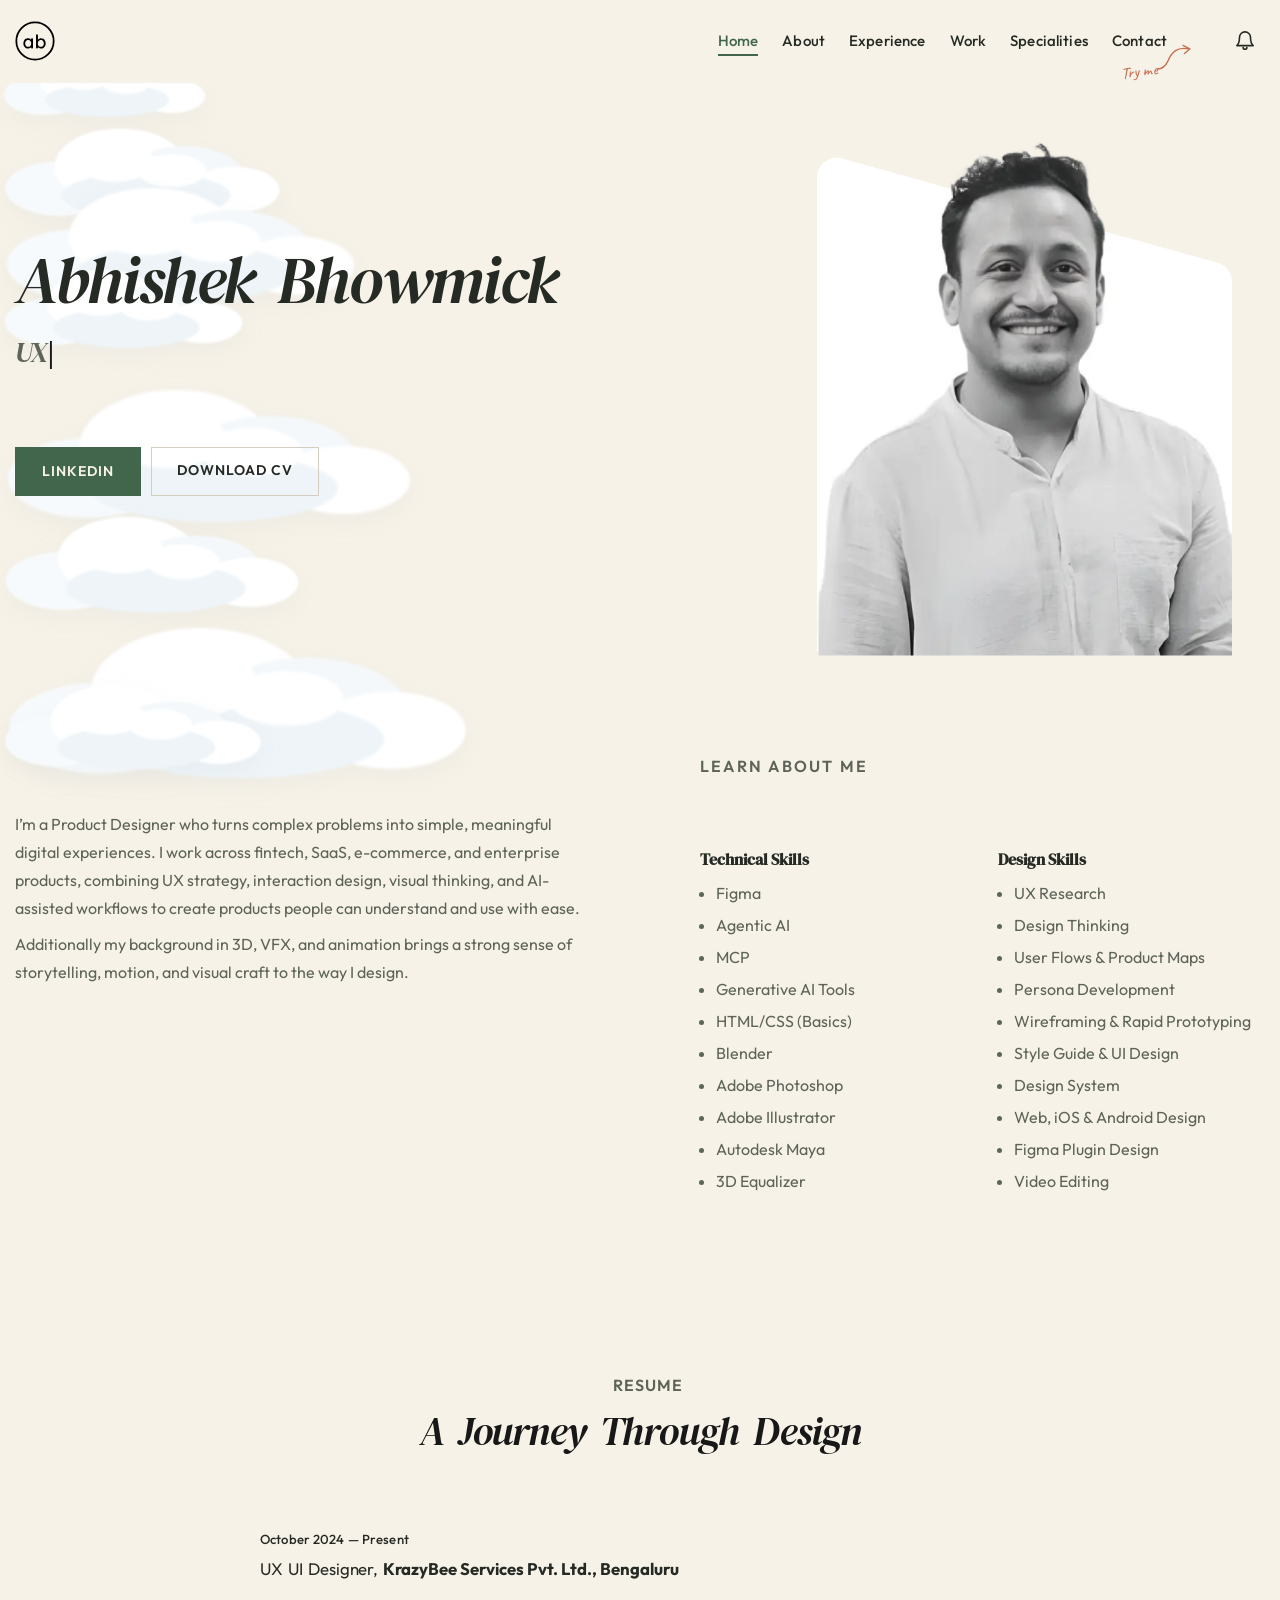
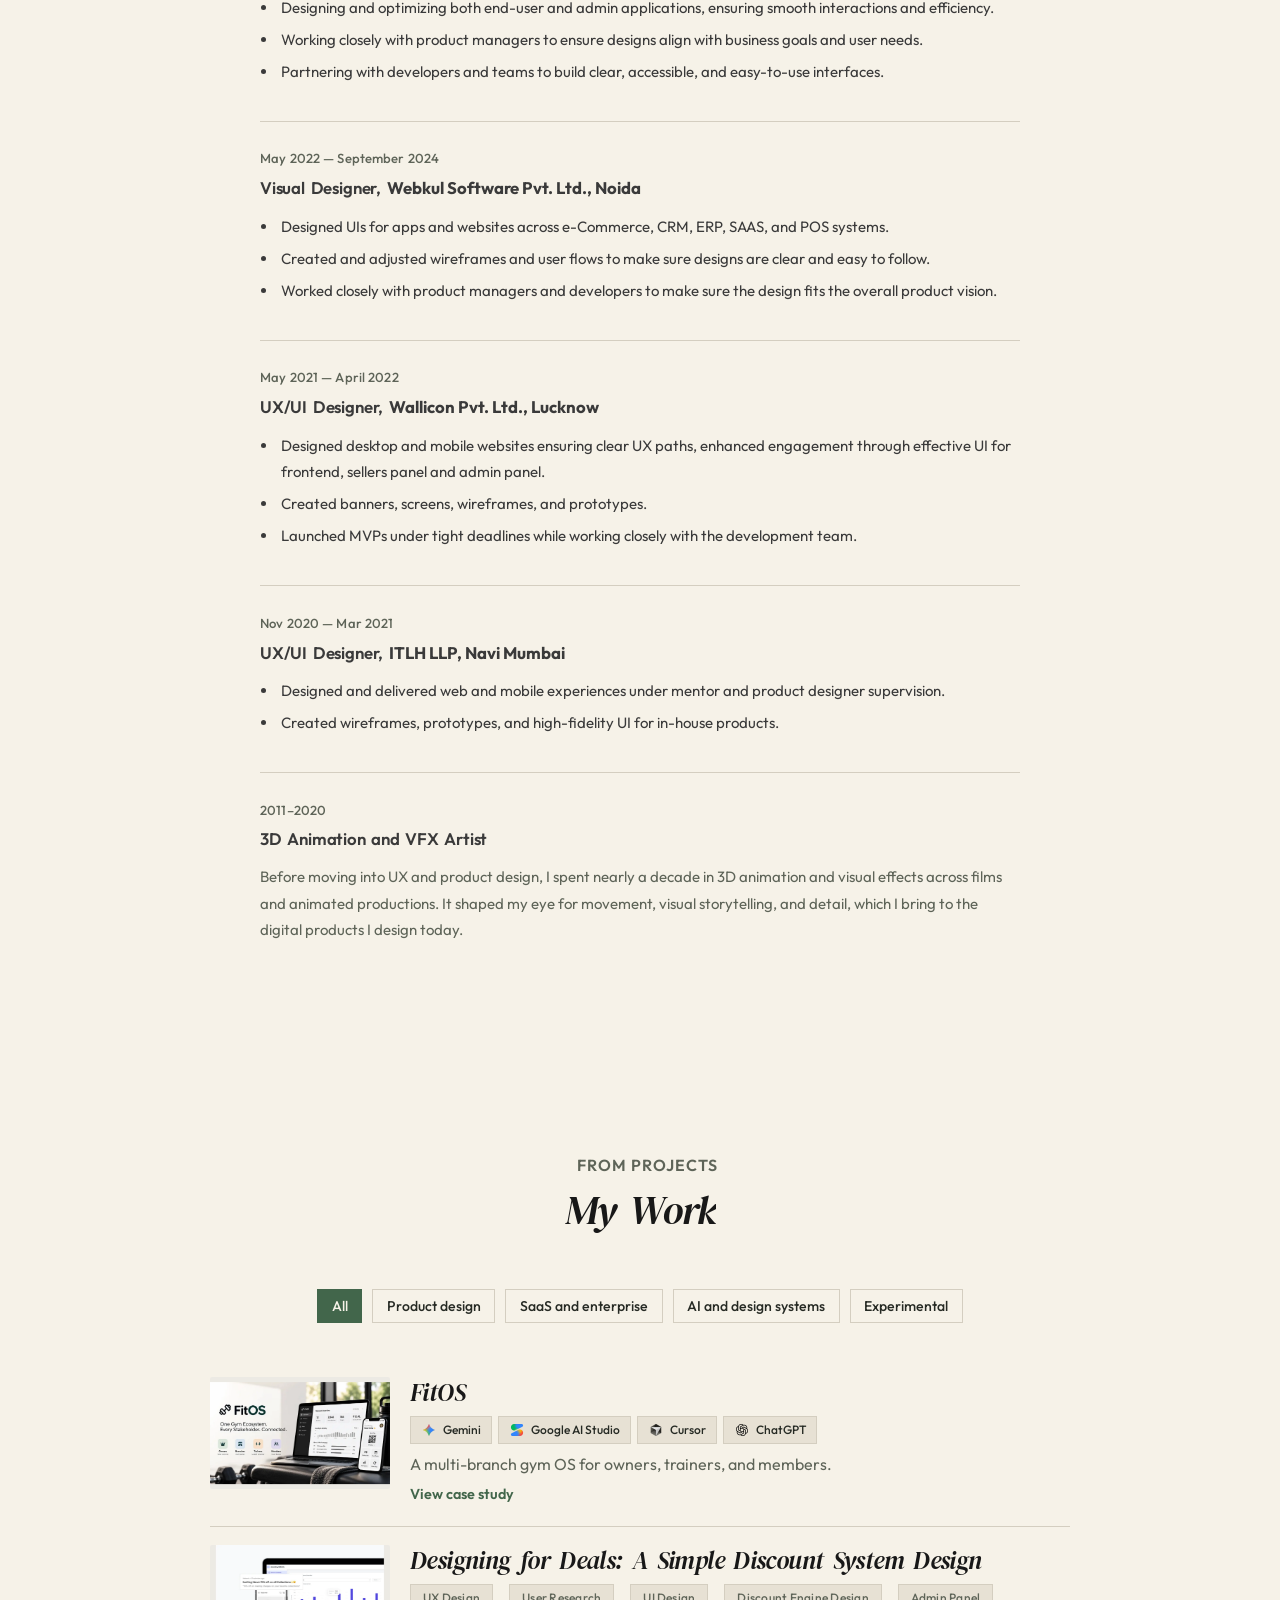
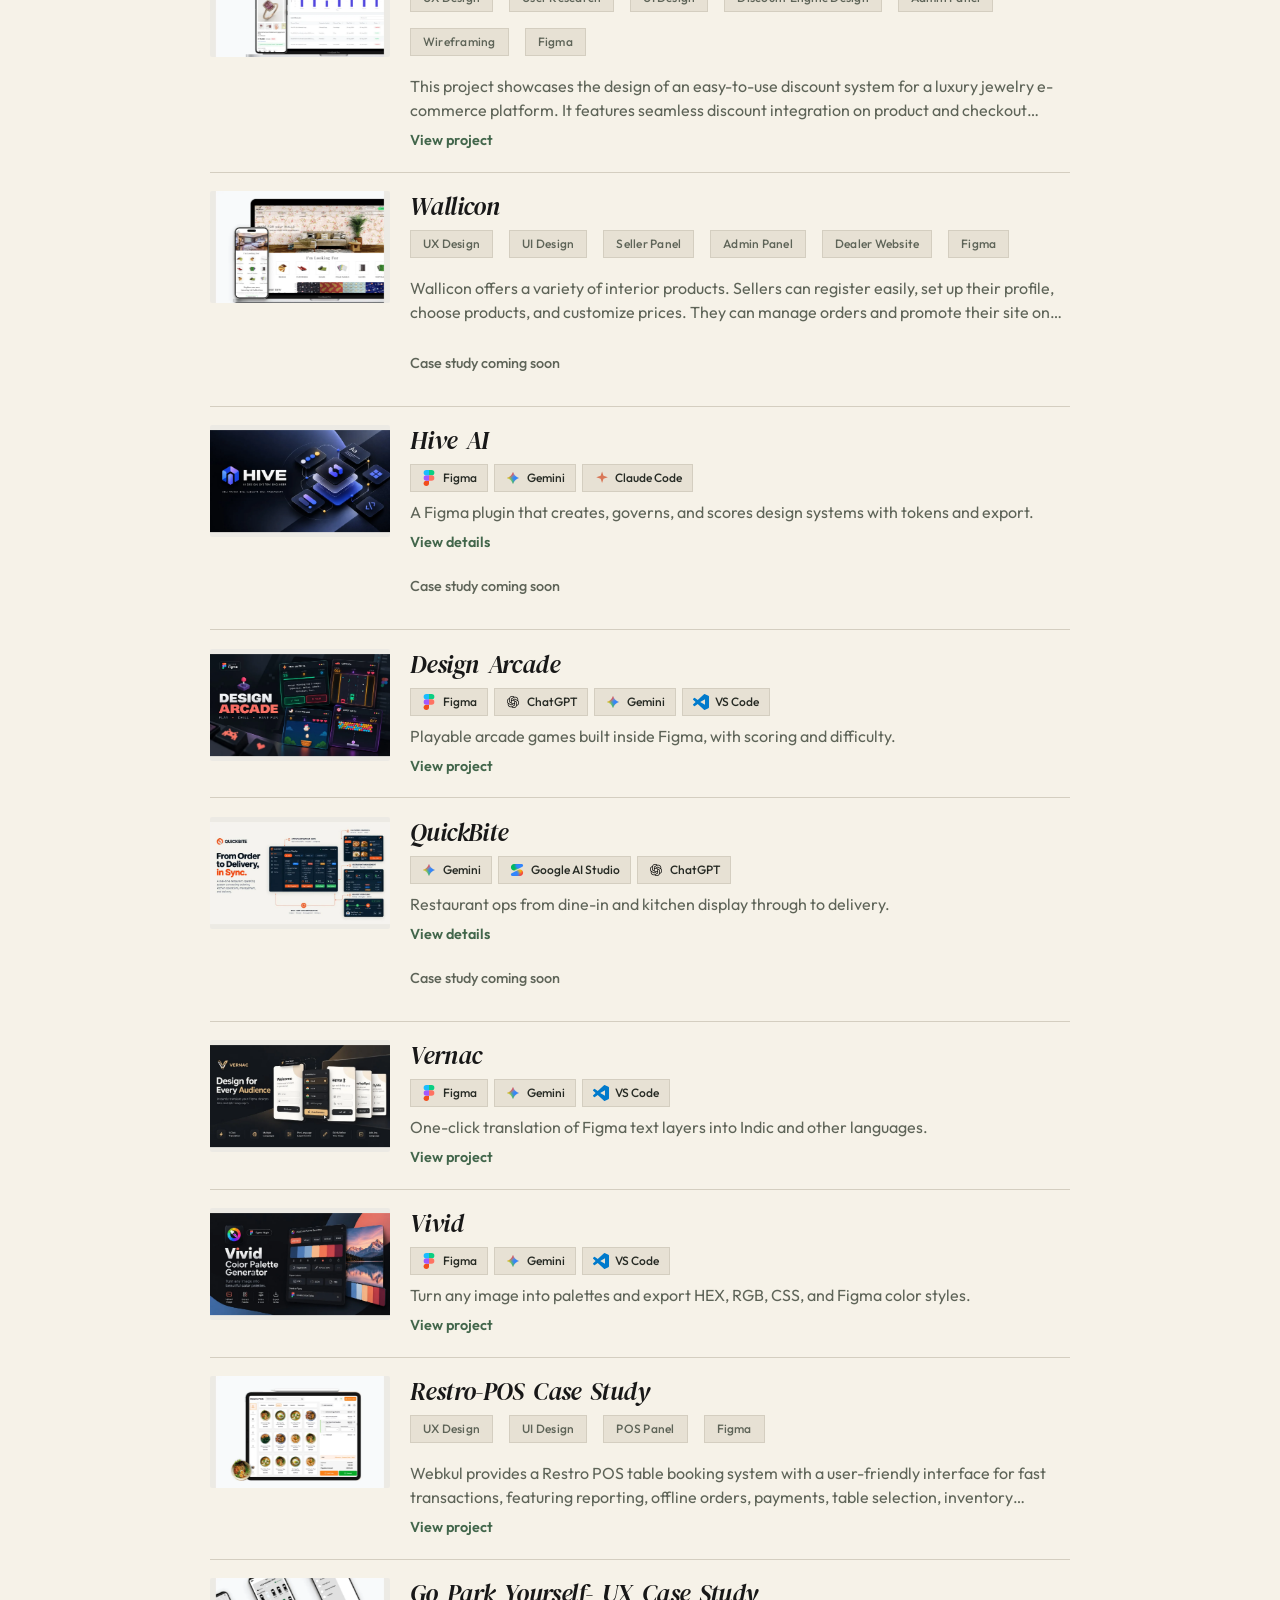
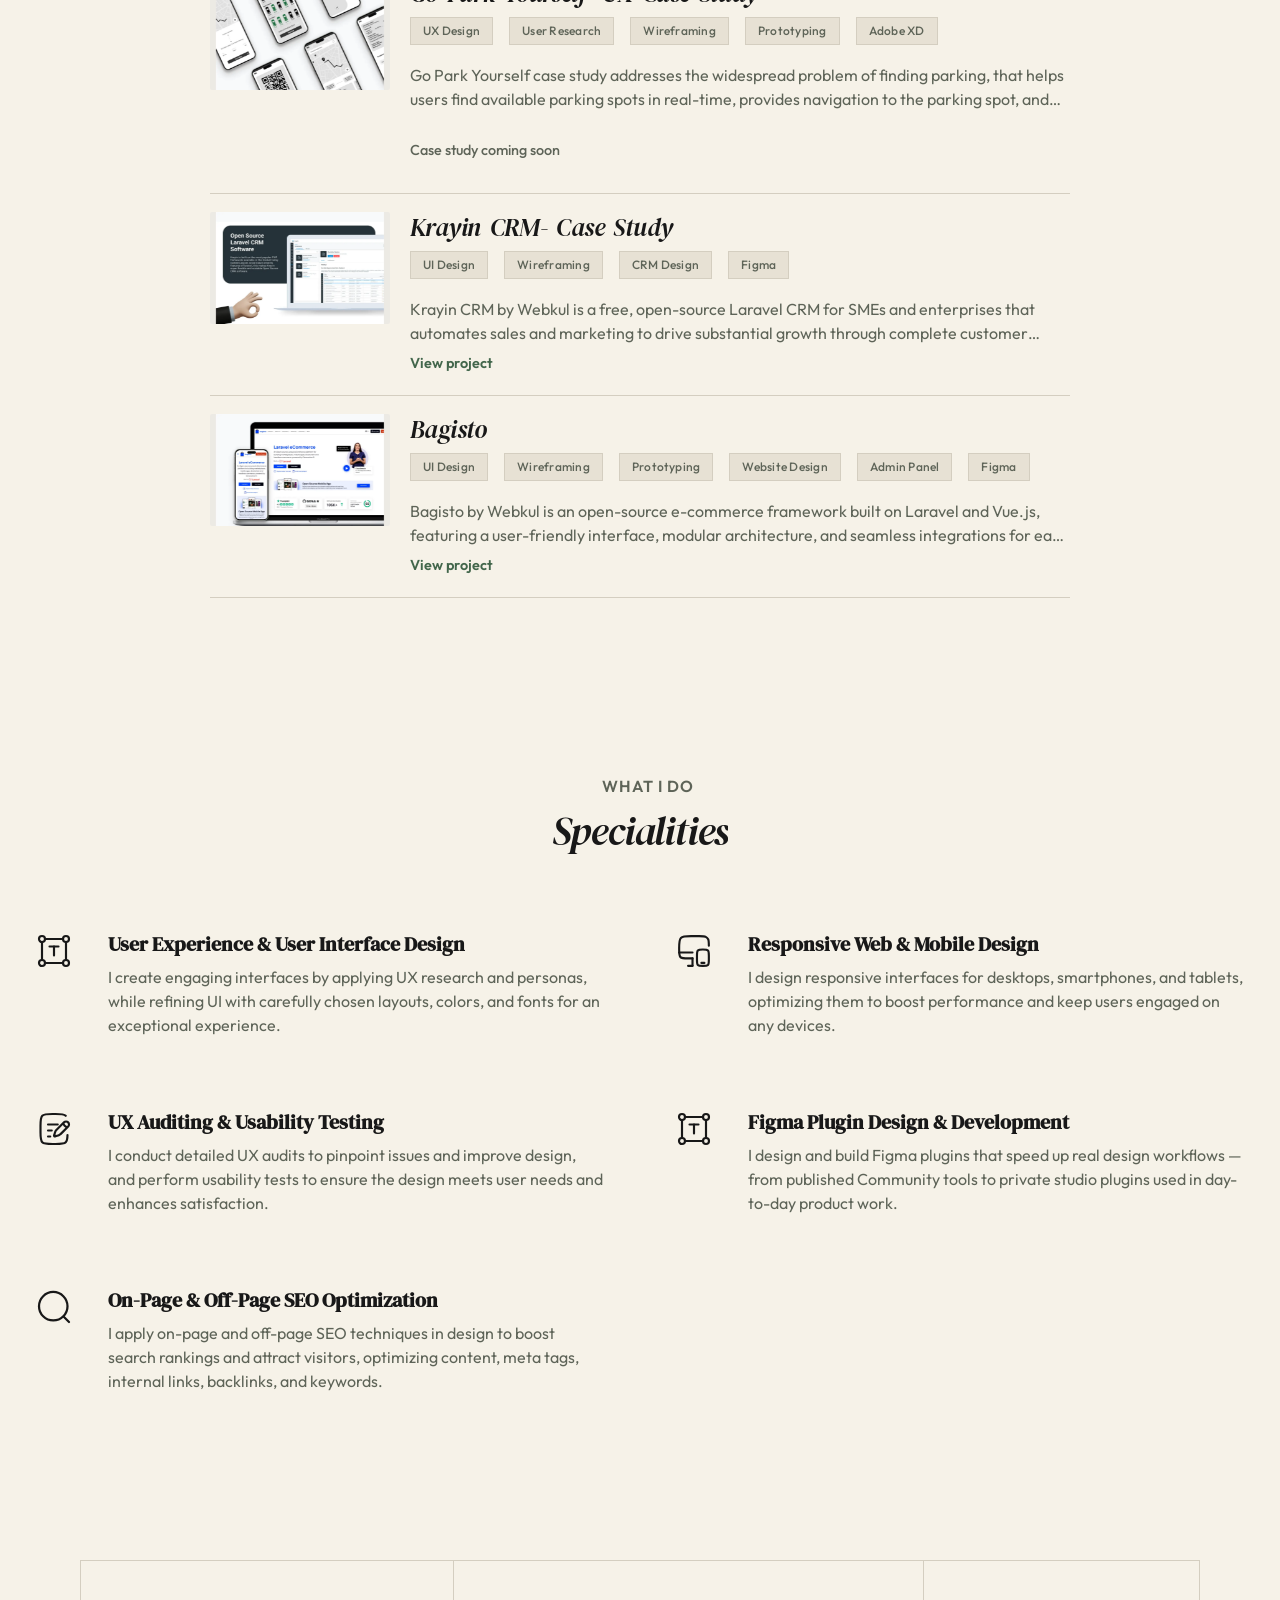
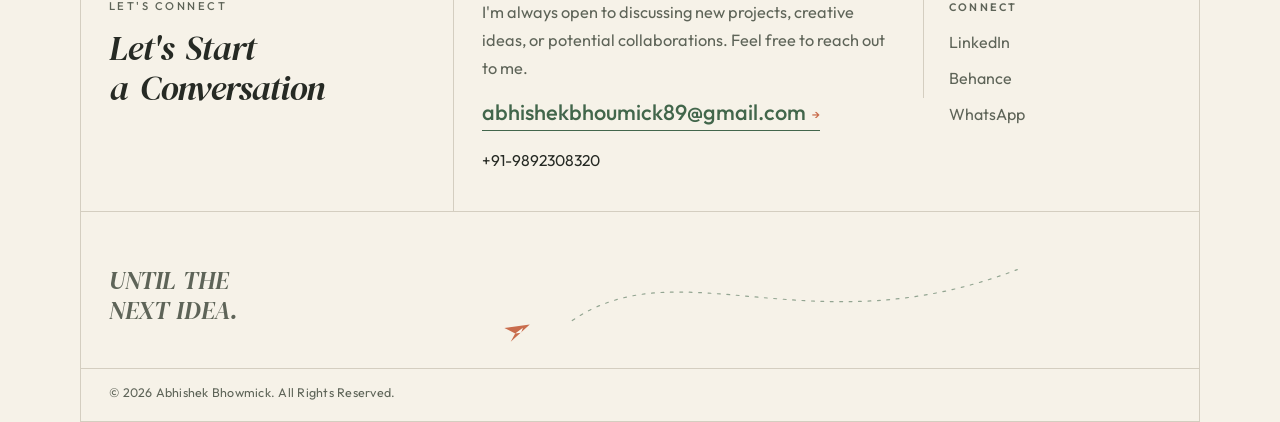
==== commit 6ffaac27: "Ship dual-theme Work board, QuickBite spelling, and tagged live release v1.0.0. Co-authored-by: Curs" ====
--- a/index.html
+++ b/index.html
@@ -34,11 +34,11 @@
   <link href="lib/lightbox/css/lightbox.min.css" rel="stylesheet" />
 
   <!-- Template Stylesheet -->
-  <link href="css/style.css?v=hint6" rel="stylesheet" />
-  <link href="css/home.css?v=ui-fix18" rel="stylesheet" />
-  <link href="css/theme-skins.css?v=skin10" rel="stylesheet" />
+  <link href="css/style.css?v=work8" rel="stylesheet" />
+  <link href="css/home.css?v=work9" rel="stylesheet" />
+  <link href="css/theme-skins.css?v=work10" rel="stylesheet" />
   <link href="css/theme-atmosphere.css?v=atm5" rel="stylesheet" />
-  <link href="css/site-end.css?v=end13" rel="stylesheet" />
+  <link href="css/site-end.css?v=work1" rel="stylesheet" />
   <script>
     (function () {
       try {
@@ -117,8 +117,7 @@
           <a href="#home" class="nav-item nav-link active">Home</a>
           <a href="#about" class="nav-item nav-link">About</a>
           <a href="#experience" class="nav-item nav-link">Experience</a>
-          <a href="#ai-work" class="nav-item nav-link">AI Work</a>
-          <a href="#blog" class="nav-item nav-link">Projects</a>
+          <a href="#work" class="nav-item nav-link">Work</a>
           <a href="#service" class="nav-item nav-link">Specialities</a>
           <a href="#contact" class="nav-item nav-link">Contact</a>
         </div>
@@ -136,7 +135,7 @@
             <div class="hero-text hero-anim">
               <!-- <p>I'm</p> -->
               <h1>Abhishek Bhowmick</h1>
-              <h2></h2>
+              <h2 class="hero-typed"><span class="hero-typed-target"></span></h2>
               <div class="typed-text">
                 UX/UI Designer, AI/Agentic Product Designer, 3D Animator, AI Aficionado
               </div>
@@ -243,7 +242,7 @@
           <div class="journey-rail" aria-hidden="true"><span class="journey-node"></span></div>
           <div class="journey-body">
             <h3 class="journey-role">UX UI Designer</h3>
-            <p class="journey-meta">KrazyBee Services Pvt. Ltd. · Bengaluru</p>
+            <p class="journey-meta">KrazyBee Services Pvt. Ltd., Bengaluru</p>
             <ul class="journey-copy">
               <li>Designing and optimizing both end-user and admin applications, ensuring smooth interactions and efficiency.</li>
               <li>Working closely with product managers to ensure designs align with business goals and user needs.</li>
@@ -256,7 +255,7 @@
           <div class="journey-rail" aria-hidden="true"><span class="journey-node"></span></div>
           <div class="journey-body">
             <h3 class="journey-role">Visual Designer</h3>
-            <p class="journey-meta">Webkul Software Pvt. Ltd. · Noida</p>
+            <p class="journey-meta">Webkul Software Pvt. Ltd., Noida</p>
             <ul class="journey-copy">
               <li>Designed UIs for apps and websites across e-Commerce, CRM, ERP, SAAS, and POS systems.</li>
               <li>Created and adjusted wireframes and user flows to make sure designs are clear and easy to follow.</li>
@@ -269,7 +268,7 @@
           <div class="journey-rail" aria-hidden="true"><span class="journey-node"></span></div>
           <div class="journey-body">
             <h3 class="journey-role">UX/UI Designer</h3>
-            <p class="journey-meta">Wallicon Pvt. Ltd. · Lucknow</p>
+            <p class="journey-meta">Wallicon Pvt. Ltd., Lucknow</p>
             <ul class="journey-copy">
               <li>Designed desktop and mobile websites ensuring clear UX paths, enhanced engagement through effective UI for frontend, sellers panel and admin panel.</li>
               <li>Created banners, screens, wireframes, and prototypes.</li>
@@ -282,7 +281,7 @@
           <div class="journey-rail" aria-hidden="true"><span class="journey-node"></span></div>
           <div class="journey-body">
             <h3 class="journey-role">UX/UI Designer</h3>
-            <p class="journey-meta">ITLH LLP · Navi Mumbai</p>
+            <p class="journey-meta">ITLH LLP, Navi Mumbai</p>
             <ul class="journey-copy">
               <li>Designed and delivered web and mobile experiences under mentor and product designer supervision.</li>
               <li>Created wireframes, prototypes, and high-fidelity UI for in-house products.</li>
@@ -302,16 +301,15 @@
   </div>
   <!-- Job Experience End -->
 
-  <!-- AI Work Start -->
-  <div class="ai-work" id="ai-work">
+  <!-- Work Start -->
+  <div class="work-board blog" id="work">
     <div class="container-fluid">
-      <div class="section-header text-center">
-        <p>Plugins &amp; AI Products</p>
-        <h2>AI Work</h2>
-      </div>
-      <div class="ai-work-marquee" id="ai-work-carousel">
-        <div class="ai-work-track" id="ai-work-track"></div>
-      </div>
+      <header class="section-header text-center">
+        <p>From Projects</p>
+        <h2>My Work</h2>
+      </header>
+      <div class="work-filters" role="tablist" aria-label="Work filters"></div>
+      <div class="row work-board-list" id="work-board-list"></div>
     </div>
   </div>
 
@@ -327,27 +325,16 @@
           <img id="aiWorkModalImage" src="" alt="" />
         </div>
         <div class="ai-work-modal-body">
+          <p class="ai-work-modal-soon" id="aiWorkModalSoon" hidden>Case study coming soon</p>
           <h3 id="aiWorkModalTitle"></h3>
           <div class="blog-meta" id="aiWorkModalTags"></div>
-          <p id="aiWorkModalText"></p>
+          <div id="aiWorkModalText" class="ai-work-modal-copy"></div>
           <div class="hero-btn" id="aiWorkModalLinks"></div>
         </div>
       </div>
     </div>
   </div>
-  <!-- AI Work End -->
-
-  <!-- Blog Start -->
-  <div class="blog" id="blog">
-    <div class="container-fluid">
-      <div class="section-header text-center">
-        <p>From Projects</p>
-        <h2>My Work</h2>
-      </div>
-      <div class="row" id="data-container"></div>
-    </div>
-  </div>
-  <!-- Blog End -->
+  <!-- Work End -->
 
   <!-- Service Start -->
   <div class="service" id="service">
@@ -536,15 +523,16 @@
   <script src="mail/contact.js"></script>
 
   <!-- Template Javascript -->
-  <script src="js/main.js?v=end1"></script>
+  <script src="js/main.js?v=work1"></script>
   <script src="js/theme.js?v=hint6"></script>
   <script src="js/theme-atmosphere.js?v=atm5"></script>
   <script src="js/updates.js?v=upd1"></script>
-  <script src="projects/index.js?v=soon2"></script>
-  <script src="projects/ai-work.js?v=soon1"></script>
+  <script src="projects/index.js?v=work5"></script>
+  <script src="projects/ai-work.js?v=work11"></script>
+  <script src="projects/work.js?v=work9"></script>
   <script src="https://cdn.jsdelivr.net/npm/gsap@3.12.5/dist/gsap.min.js"></script>
   <script src="https://cdn.jsdelivr.net/npm/gsap@3.12.5/dist/ScrollTrigger.min.js"></script>
-  <script src="js/motion.js?v=end8"></script>
+  <script src="js/motion.js?v=work7"></script>
   <script src="https://cdn.jsdelivr.net/npm/lucide@0.544.0/dist/umd/lucide.min.js"></script>
   <script>if (window.lucide) { lucide.createIcons({ attrs: { "stroke-width": 1.75 } }); }</script>
 </body>
--- a/css/style.css
+++ b/css/style.css
@@ -2254,6 +2254,37 @@
   text-align: left;
   max-width: none;
   margin: 0 0 16px;
+  font-size: 16px;
+  line-height: 1.7;
+}
+
+.work-hero-copy p + p {
+  margin-top: 1rem;
+}
+
+.work-overview-list {
+  list-style: decimal;
+  margin: 0;
+  padding-left: 1.35rem;
+}
+
+.work-overview-list > li {
+  margin: 0 0 1.25rem;
+  padding-left: 0.35rem;
+}
+
+.work-overview-list > li:last-child {
+  margin-bottom: 0;
+}
+
+.work-overview-list h3 {
+  margin: 0 0 0.35rem;
+  font-size: 1.05rem;
+  font-weight: 700;
+}
+
+.work-overview-list p {
+  margin: 0;
   font-size: 16px;
   line-height: 1.7;
 }
--- a/css/home.css
+++ b/css/home.css
@@ -4,9 +4,19 @@
   --card-radius: 10px;
 }
 
+html {
+  overflow-x: clip;
+}
+
 body.home-page {
-  overflow-x: hidden;
+  overflow-x: clip;
   max-width: 100%;
+}
+
+body.home-page .wow {
+  visibility: visible !important;
+  animation: none !important;
+  animation-name: none !important;
 }
 
 .page-progress {
@@ -92,8 +102,8 @@
     left: 12px;
     right: 12px;
     bottom: 4px;
-    height: 1px;
-    background: currentColor;
+    height: 2px;
+    background: var(--accent);
     transform: scaleX(0);
     transform-origin: left center;
     transition: transform 0.25s ease;
@@ -154,14 +164,24 @@
   margin-bottom: 18px;
 }
 
-body.home-page .hero .hero-text h2,
-body.home-page .hero .hero-text .typed-cursor {
+body.home-page .hero .hero-text h2.hero-typed {
+  display: block;
+  margin: 0;
+  height: 2.8em;
+  min-height: 2.8em;
+  max-height: 2.8em;
+  overflow: hidden;
   font-size: clamp(1.15rem, 2.2vw, 1.75rem);
   line-height: 1.35;
   font-weight: 500;
   letter-spacing: -0.02em;
-  height: auto;
-  min-height: 1.4em;
+}
+
+body.home-page .hero .hero-text .hero-typed-target,
+body.home-page .hero .hero-text .typed-cursor {
+  font-size: inherit;
+  line-height: inherit;
+  font-weight: inherit;
 }
 
 body.home-page .hero-btn .btn {
@@ -190,9 +210,28 @@
   max-width: 38rem;
 }
 
+body.home-page .about .section-header {
+  margin-bottom: 24px;
+  text-align: left;
+}
+
+body.home-page .about .section-header p {
+  display: block !important;
+  margin: 0 0 8px 0 !important;
+  padding: 0 !important;
+  text-align: left;
+  letter-spacing: 0.14em;
+}
+
+body.home-page .about .section-header p::before,
+body.home-page .about .section-header p::after {
+  display: none !important;
+}
+
 body.home-page .about .section-header h2 {
   font-size: clamp(1.7rem, 2.6vw, 2.35rem);
   letter-spacing: -0.03em;
+  margin: 0;
 }
 
 body.home-page .about ul {
@@ -547,8 +586,12 @@
 }
 
 body.home-page .project-card-media-shift {
-  height: 132%;
-  margin-top: -8%;
+  position: absolute;
+  left: 0;
+  right: 0;
+  top: -9%;
+  height: 118%;
+  margin: 0;
   will-change: transform;
 }
 
@@ -556,13 +599,9 @@
   width: 100%;
   height: 100%;
   object-fit: cover;
+  object-position: center;
   display: block;
-  transform: scale(1.02);
-  transition: none;
-}
-
-body.home-page .project-card:hover .project-card-media img {
-  transform: scale(1.02);
+  transform: none;
 }
 
 body.home-page .project-card-title {
@@ -642,18 +681,19 @@
 }
 
 body.home-page .service .service-item {
+  display: flex;
   align-items: flex-start;
   min-height: 0;
   padding: 20px;
   border: 1px solid transparent;
   border-radius: var(--card-radius);
   box-sizing: border-box;
-  transition: border-color 0.35s ease, background-color 0.35s ease;
+  transition: none;
 }
 
 body.home-page .service .service-item:hover {
-  border-color: #ececec;
-  background: #fafafa;
+  border-color: transparent;
+  background: transparent;
 }
 
 body.home-page .service .service-icon {
@@ -987,6 +1027,7 @@
 html[data-theme="dark"] body.home-page .about,
 html[data-theme="dark"] body.home-page .experience,
 html[data-theme="dark"] body.home-page .ai-work,
+html[data-theme="dark"] body.home-page .work-board,
 html[data-theme="dark"] body.home-page .blog,
 html[data-theme="dark"] body.home-page .service {
   background: #121212;
@@ -1067,8 +1108,8 @@
 }
 
 html[data-theme="dark"] body.home-page .service .service-item:hover {
-  background: #1a1a1a;
-  border-color: #2a2a2a;
+  background: transparent;
+  border-color: transparent;
 }
 
 html[data-theme="dark"] body.home-page .footer {
@@ -1198,6 +1239,345 @@
   html[data-theme="dark"] body.home-page .journey-item[data-url]:hover .journey-meta {
     color: #d0d0d0;
   }
+}
+
+/* Light experience: editorial resume, no timeline rail */
+html:not([data-theme="dark"]) body.home-page .journey-track,
+html:not([data-theme="dark"]) body.home-page .journey-progress,
+html:not([data-theme="dark"]) body.home-page .journey-rail {
+  display: none !important;
+}
+
+html:not([data-theme="dark"]) body.home-page .journey-lead {
+  display: none;
+}
+
+html:not([data-theme="dark"]) body.home-page .journey-list {
+  max-width: 760px;
+  margin-top: 8px;
+  padding: 0;
+}
+
+html:not([data-theme="dark"]) body.home-page .journey-item {
+  display: block;
+  grid-template-columns: none;
+  padding: 1.7rem 0 1.9rem;
+  border-bottom: 1px solid var(--line);
+}
+
+html:not([data-theme="dark"]) body.home-page .journey-item:last-of-type {
+  border-bottom: 0;
+}
+
+html:not([data-theme="dark"]) body.home-page .journey-date {
+  padding-top: 0;
+  margin-bottom: 0.4rem;
+  white-space: normal;
+  text-transform: none;
+  letter-spacing: 0.01em;
+  font-size: 0.82rem;
+  font-weight: 500;
+  color: var(--muted);
+}
+
+html:not([data-theme="dark"]) body.home-page .journey-body,
+html:not([data-theme="dark"]) body.home-page .journey-item.is-current .journey-body,
+html:not([data-theme="dark"]) body.home-page .journey-item.is-active .journey-body {
+  padding: 0 !important;
+  margin: 0 !important;
+  background: transparent !important;
+  border: 0 !important;
+  box-shadow: none !important;
+}
+
+html:not([data-theme="dark"]) body.home-page .journey-role {
+  display: inline;
+  font-family: var(--body);
+  font-style: normal !important;
+  font-size: 1.05rem !important;
+  font-weight: 700;
+  letter-spacing: -0.02em;
+  color: var(--text);
+}
+
+html:not([data-theme="dark"]) body.home-page .journey-item:has(.journey-meta) .journey-role::after {
+  content: ", ";
+}
+
+html:not([data-theme="dark"]) body.home-page .journey-meta {
+  display: inline;
+  margin: 0;
+  font-family: var(--body);
+  font-style: normal;
+  font-size: 1.05rem;
+  font-weight: 700;
+  color: var(--text);
+}
+
+html:not([data-theme="dark"]) body.home-page ul.journey-copy {
+  margin: 0.85rem 0 0;
+  padding-left: 1.15rem;
+  list-style: disc;
+}
+
+html:not([data-theme="dark"]) body.home-page ul.journey-copy li {
+  padding-left: 0.15rem;
+  margin-bottom: 0.35rem;
+}
+
+html:not([data-theme="dark"]) body.home-page p.journey-copy {
+  margin-top: 0.85rem;
+}
+
+html:not([data-theme="dark"]) body.home-page .journey-item.is-current .journey-role,
+html:not([data-theme="dark"]) body.home-page .journey-item.is-current .journey-date {
+  color: inherit;
+}
+
+@media (hover: hover) and (pointer: fine) {
+  html:not([data-theme="dark"]) body.home-page .journey-item[data-url]:hover .journey-body,
+  html:not([data-theme="dark"]) body.home-page .journey-item.is-current[data-url]:hover .journey-body {
+    background: transparent !important;
+  }
+}
+
+/* Unified Work board */
+body.home-page .work-board {
+  padding: 72px 0 96px;
+}
+
+body.home-page .work-board .section-header {
+  text-align: center;
+}
+
+body.home-page .work-filters {
+  display: flex;
+  flex-wrap: wrap;
+  justify-content: center;
+  gap: 10px;
+  margin: 0 0 36px;
+}
+
+body.home-page .work-filter {
+  appearance: none;
+  border: 1px solid var(--line);
+  background: transparent;
+  color: var(--text);
+  padding: 0.45rem 0.85rem;
+  font-size: 0.88rem;
+  font-weight: 500;
+  line-height: 1.2;
+  border-radius: 4px;
+  cursor: pointer;
+}
+
+body.home-page .work-filter:hover {
+  border-color: var(--accent);
+  color: var(--accent);
+}
+
+body.home-page .work-filter.is-active {
+  background: var(--accent);
+  border-color: var(--accent);
+  color: #f6f2e8;
+}
+
+html[data-theme="dark"] body.home-page .work-filter.is-active,
+html[data-theme="dark"] body.home-page .work-filter.is-active:hover {
+  color: #10101b;
+}
+
+html:not([data-theme="dark"]) body.home-page .work-filter.is-active,
+html:not([data-theme="dark"]) body.home-page .work-filter.is-active:hover {
+  color: #f6f2e8;
+}
+
+body.home-page .work-board,
+body.home-page .experience,
+body.home-page .service {
+  overflow-x: clip;
+  max-width: 100%;
+}
+
+body.home-page .project-card-hint {
+  display: none !important;
+}
+
+body.home-page .work-grid-item {
+  position: relative;
+  max-width: 100%;
+}
+
+body.home-page .work-tile-index {
+  display: none !important;
+}
+
+html[data-theme="dark"] body.home-page .work-grid-item {
+  display: flex;
+  flex-direction: column;
+  align-items: stretch;
+}
+
+html[data-theme="dark"] body.home-page .work-tile-index {
+  display: none !important;
+}
+
+html:not([data-theme="dark"]) body.home-page .work-board-list.row {
+  display: flex;
+  flex-direction: column;
+  max-width: 860px;
+  width: 100%;
+  margin: 0 auto;
+}
+
+html:not([data-theme="dark"]) body.home-page .work-grid-item {
+  display: block;
+  width: 100% !important;
+  max-width: 100% !important;
+  flex: none !important;
+  padding: 0;
+  margin: 0 !important;
+}
+
+html:not([data-theme="dark"]) body.home-page .work-board .blog-item.project-card {
+  display: grid;
+  grid-template-columns: 180px minmax(0, 1fr);
+  gap: 20px;
+  align-items: start;
+  height: auto !important;
+  padding: 1.15rem 0 1.25rem;
+  overflow: hidden;
+  background: transparent !important;
+  border: 0 !important;
+  border-bottom: 1px solid var(--line) !important;
+  border-radius: 0 !important;
+  box-shadow: none !important;
+}
+
+html:not([data-theme="dark"]) body.home-page .work-board .blog-item.project-card:hover {
+  background: transparent !important;
+  border-color: var(--line) !important;
+  box-shadow: none !important;
+}
+
+html:not([data-theme="dark"]) body.home-page .work-board .project-card-media {
+  grid-column: 1;
+  grid-row: 1;
+  width: 100%;
+  max-width: 180px;
+  height: 112px;
+  max-height: 112px;
+  aspect-ratio: auto;
+  margin: 0;
+  border-radius: 2px;
+  overflow: hidden;
+  background: #eceae4;
+  z-index: 0;
+}
+
+html:not([data-theme="dark"]) body.home-page .work-board .project-card-media-shift {
+  position: relative;
+  top: 0;
+  width: 100%;
+  height: 100%;
+  margin: 0;
+}
+
+html:not([data-theme="dark"]) body.home-page .work-board .project-card-media img {
+  object-fit: contain !important;
+  object-position: center;
+  transform: none !important;
+}
+
+html:not([data-theme="dark"]) body.home-page .work-tile-index {
+  display: none !important;
+}
+
+html:not([data-theme="dark"]) body.home-page .work-board .blog-text {
+  grid-column: 2;
+  grid-row: 1;
+  position: relative;
+  z-index: 1;
+  padding: 0 !important;
+  min-width: 0;
+  overflow: hidden;
+}
+
+html:not([data-theme="dark"]) body.home-page .work-board .project-card-title {
+  margin: 0 0 8px;
+  font-size: clamp(1.2rem, 2vw, 1.55rem);
+  line-height: 1.25;
+  transform: none !important;
+  overflow-wrap: anywhere;
+}
+
+html:not([data-theme="dark"]) body.home-page .work-board .truncate {
+  -webkit-line-clamp: 2;
+  max-height: 3.2em;
+  height: auto;
+  margin-bottom: 8px;
+}
+
+html:not([data-theme="dark"]) body.home-page .work-board .project-card-actions .btn,
+html:not([data-theme="dark"]) body.home-page .work-board .project-card-link {
+  margin-top: 0;
+  min-height: 0;
+  padding: 0;
+  background: none !important;
+  border: 0 !important;
+  box-shadow: none !important;
+  color: var(--accent) !important;
+  text-decoration: none;
+  font-weight: 600;
+}
+
+html:not([data-theme="dark"]) body.home-page .work-board .ai-work-chips,
+html:not([data-theme="dark"]) body.home-page .work-board .blog-meta {
+  display: flex;
+  flex-wrap: wrap;
+  gap: 6px;
+  margin: 0 0 8px;
+}
+
+html:not([data-theme="dark"]) body.home-page .work-board .project-card-actions {
+  display: flex;
+  flex-direction: column;
+  align-items: flex-start;
+  gap: 2px;
+  margin-top: 4px;
+}
+
+@media (max-width: 767.98px) {
+  html:not([data-theme="dark"]) body.home-page .work-board .blog-item.project-card {
+    grid-template-columns: 1fr;
+    gap: 12px;
+    padding: 1rem 0 1.1rem;
+  }
+
+  html:not([data-theme="dark"]) body.home-page .work-board .project-card-media,
+  html:not([data-theme="dark"]) body.home-page .work-board .blog-text {
+    grid-column: 1;
+    grid-row: auto;
+    width: 100%;
+    max-width: none;
+  }
+
+  html:not([data-theme="dark"]) body.home-page .work-board .project-card-media {
+    height: auto;
+    max-height: none;
+    aspect-ratio: 16 / 10;
+  }
+
+  html:not([data-theme="dark"]) body.home-page .work-board .project-card-media-shift {
+    width: 100%;
+    height: 100%;
+    margin: 0;
+  }
+}
+
+body.home-page .work-empty {
+  margin: 24px 0 0;
+  color: var(--muted);
 }
 
 html[data-theme="dark"] body.home-page a:focus-visible,
--- a/css/theme-skins.css
+++ b/css/theme-skins.css
@@ -52,6 +52,7 @@
 html[data-theme="dark"] body.home-page .about,
 html[data-theme="dark"] body.home-page .experience,
 html[data-theme="dark"] body.home-page .ai-work,
+html[data-theme="dark"] body.home-page .work-board,
 html[data-theme="dark"] body.home-page .blog,
 html[data-theme="dark"] body.home-page .service,
 html[data-theme="dark"] body.home-page .footer,
@@ -102,6 +103,7 @@
 body.home-page .about,
 body.home-page .experience,
 body.home-page .ai-work,
+body.home-page .work-board,
 body.home-page .blog,
 body.home-page .service,
 body.home-page .footer,
@@ -114,6 +116,7 @@
 html[data-theme="dark"] body.home-page .about,
 html[data-theme="dark"] body.home-page .experience,
 html[data-theme="dark"] body.home-page .ai-work,
+html[data-theme="dark"] body.home-page .work-board,
 html[data-theme="dark"] body.home-page .blog,
 html[data-theme="dark"] body.home-page .service,
 html[data-theme="dark"] body.home-page .footer {
@@ -283,6 +286,14 @@
   cursor: default;
 }
 
+body.home-page a.project-card-soon {
+  cursor: pointer;
+}
+
+body.home-page a.project-card-soon:hover {
+  color: var(--accent) !important;
+}
+
 body.home-page .project-card-soon {
   display: inline-flex;
   align-items: center;
@@ -370,6 +381,10 @@
   color: #10101b;
 }
 
+html:not([data-theme="dark"]) body.home-page .work-filter.is-active {
+  color: #f6f2e8;
+}
+
 body.home-page .service .service-item,
 html[data-theme="dark"] body.home-page .service .service-item {
   background: transparent !important;
@@ -386,7 +401,8 @@
 body.home-page .service .service-item:hover,
 html[data-theme="dark"] body.home-page .service .service-item:hover {
   background: transparent !important;
-  border-color: var(--accent) !important;
+  border-color: transparent !important;
+  box-shadow: none !important;
 }
 
 body.home-page .project-card-link {
@@ -678,7 +694,7 @@
   margin-top: 8px;
 }
 
-/* FitOS / QuickByte case studies */
+/* FitOS / QuickBite case studies */
 html[data-theme="dark"] body.work-layout .work-page,
 html[data-theme="dark"] body.work-layout .footer,
 html[data-theme="dark"] body.work-layout .site-end,
@@ -854,6 +870,15 @@
   max-height: min(88vh, 920px);
 }
 
+body.home-page .ai-work-modal.ai-work-modal--text {
+  overflow: visible;
+  max-height: none;
+}
+
+body.home-page .ai-work-modal-img[hidden] {
+  display: none !important;
+}
+
 html[data-theme="dark"] body.home-page .modal-content,
 html[data-theme="dark"] body.home-page .ai-work-modal {
   border: 2px solid var(--line) !important;
@@ -876,6 +901,10 @@
 
 body.home-page .ai-work-modal-body {
   padding: 1.5rem 1.6rem 1.75rem;
+}
+
+body.home-page .ai-work-modal--text .ai-work-modal-body {
+  padding: 1.35rem 1.5rem 1.5rem;
 }
 
 body.home-page .ai-work-modal-body h3 {
@@ -893,12 +922,52 @@
   font-weight: 400;
 }
 
-body.home-page .ai-work-modal-body p {
+body.home-page .ai-work-modal-body p,
+body.home-page .ai-work-modal-copy p {
   margin: 0.35rem 0 0;
   color: var(--muted);
   font-family: var(--body);
   font-size: 1rem;
   line-height: 1.65;
+}
+
+body.home-page .ai-work-modal-soon {
+  margin: 0 0 0.35rem !important;
+  color: var(--accent) !important;
+  font-size: 0.78rem !important;
+  font-weight: 700;
+  letter-spacing: 0.12em;
+  text-transform: uppercase;
+}
+
+body.home-page .ai-work-modal-lead {
+  color: var(--text) !important;
+  font-size: 1.05rem !important;
+}
+
+body.home-page .ai-work-modal-list,
+body.home-page .ai-work-modal-points {
+  margin: 0.85rem 0 0;
+  padding-left: 1.2rem;
+  color: var(--text);
+  font-family: var(--body);
+}
+
+body.home-page .ai-work-modal-list li,
+body.home-page .ai-work-modal-points li {
+  margin: 0 0 0.45rem;
+}
+
+body.home-page .ai-work-modal-points h4 {
+  margin: 0 0 0.2rem;
+  font-size: 1rem;
+  font-weight: 700;
+  font-family: var(--body);
+  font-style: normal;
+}
+
+body.home-page .ai-work-modal-points p {
+  margin: 0;
 }
 
 body.home-page .ai-chip,
@@ -999,6 +1068,11 @@
 }
 
 @media (max-width: 767.98px) {
+  body.home-page #aiWorkModal .ai-work-modal.ai-work-modal--text {
+    max-height: none;
+    overflow: visible;
+  }
+
   body.home-page #aiWorkModal .ai-work-modal {
     border-radius: 0 !important;
     border-left: 0 !important;
--- a/css/theme-atmosphere.css
+++ b/css/theme-atmosphere.css
@@ -48,6 +48,7 @@
 html:not([data-theme="dark"]) body.home-page .about,
 html:not([data-theme="dark"]) body.home-page .experience,
 html:not([data-theme="dark"]) body.home-page .ai-work,
+html:not([data-theme="dark"]) body.home-page .work-board,
 html:not([data-theme="dark"]) body.home-page .blog,
 html:not([data-theme="dark"]) body.home-page .service,
 html:not([data-theme="dark"]) body.home-page .footer,
--- a/css/site-end.css
+++ b/css/site-end.css
@@ -630,7 +630,8 @@
   }
 
   html[data-theme="dark"] .site-end-email {
-    font-size: clamp(1.35rem, 3.2vw, 2.4rem);
+    font-size: clamp(1.05rem, 2.2vw, 1.55rem);
+    white-space: nowrap;
   }
 }
 
@@ -696,7 +697,15 @@
   }
 
   html[data-theme="dark"] .site-end-email {
-    font-size: clamp(1.2rem, 6.4vw, 1.7rem);
+    display: block;
+    width: 100%;
+    font-size: 0.95rem;
+    font-weight: 600;
+    letter-spacing: -0.02em;
+    line-height: 1.3;
+    white-space: nowrap;
+    overflow: hidden;
+    text-overflow: ellipsis;
   }
 
   html:not([data-theme="dark"]) .end-scene-light {
@@ -748,7 +757,7 @@
 @media (max-width: 374.98px) {
   html[data-theme="dark"] .site-end-email,
   html:not([data-theme="dark"]) .site-end-email {
-    font-size: 1.05rem;
+    font-size: 0.88rem;
   }
 
   html:not([data-theme="dark"]) .end-sky {
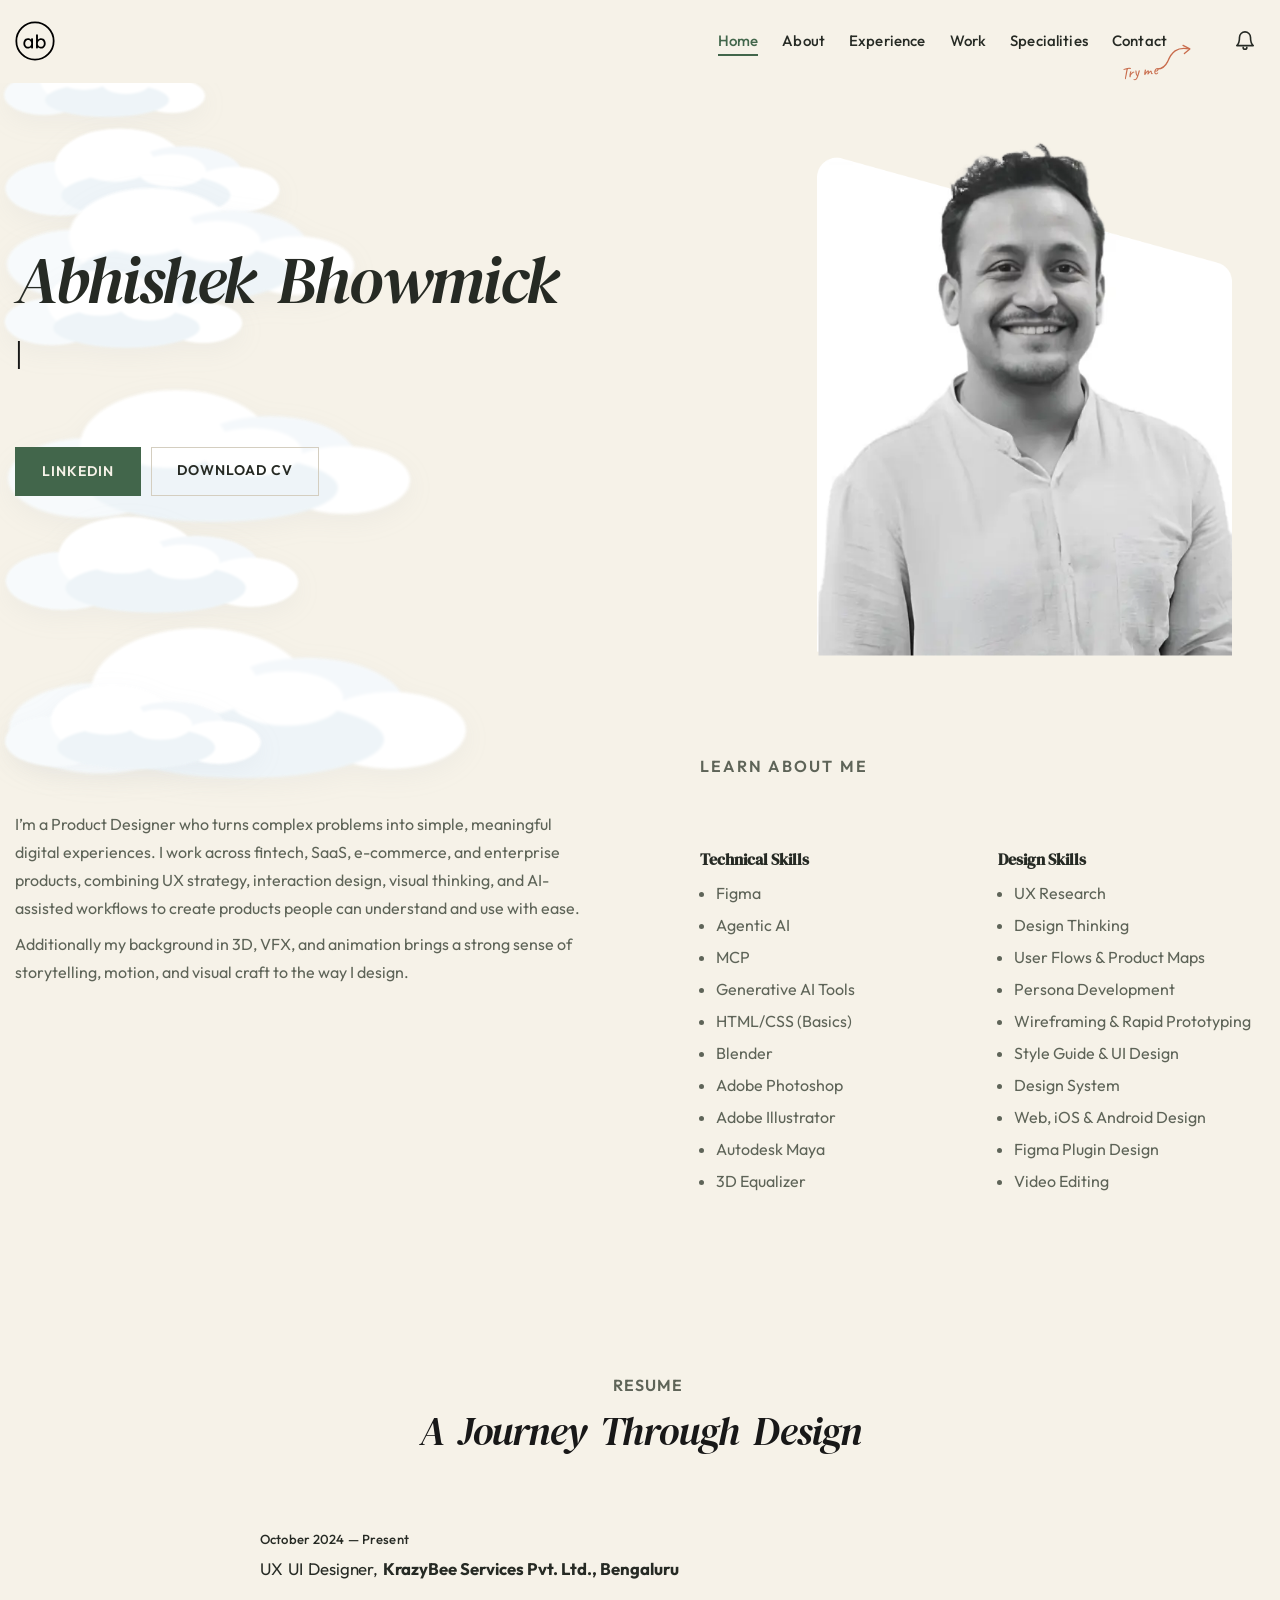
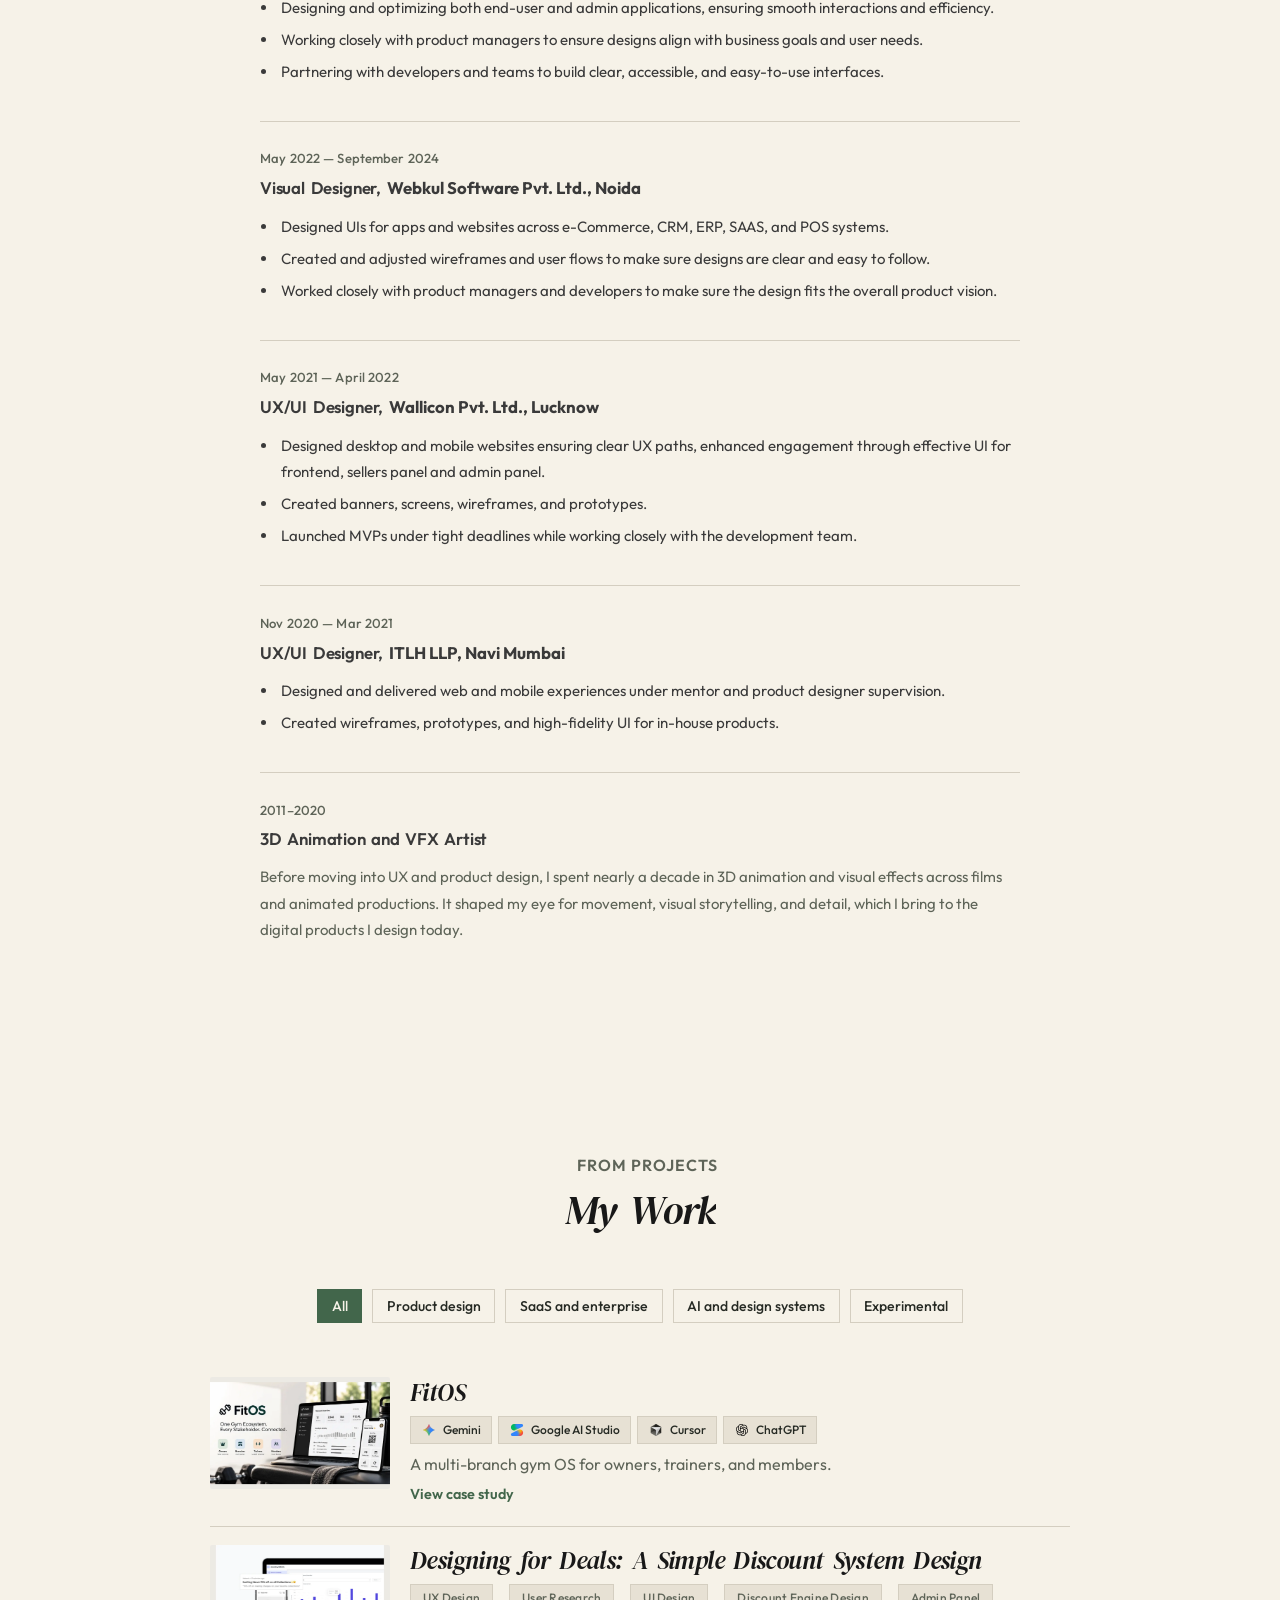
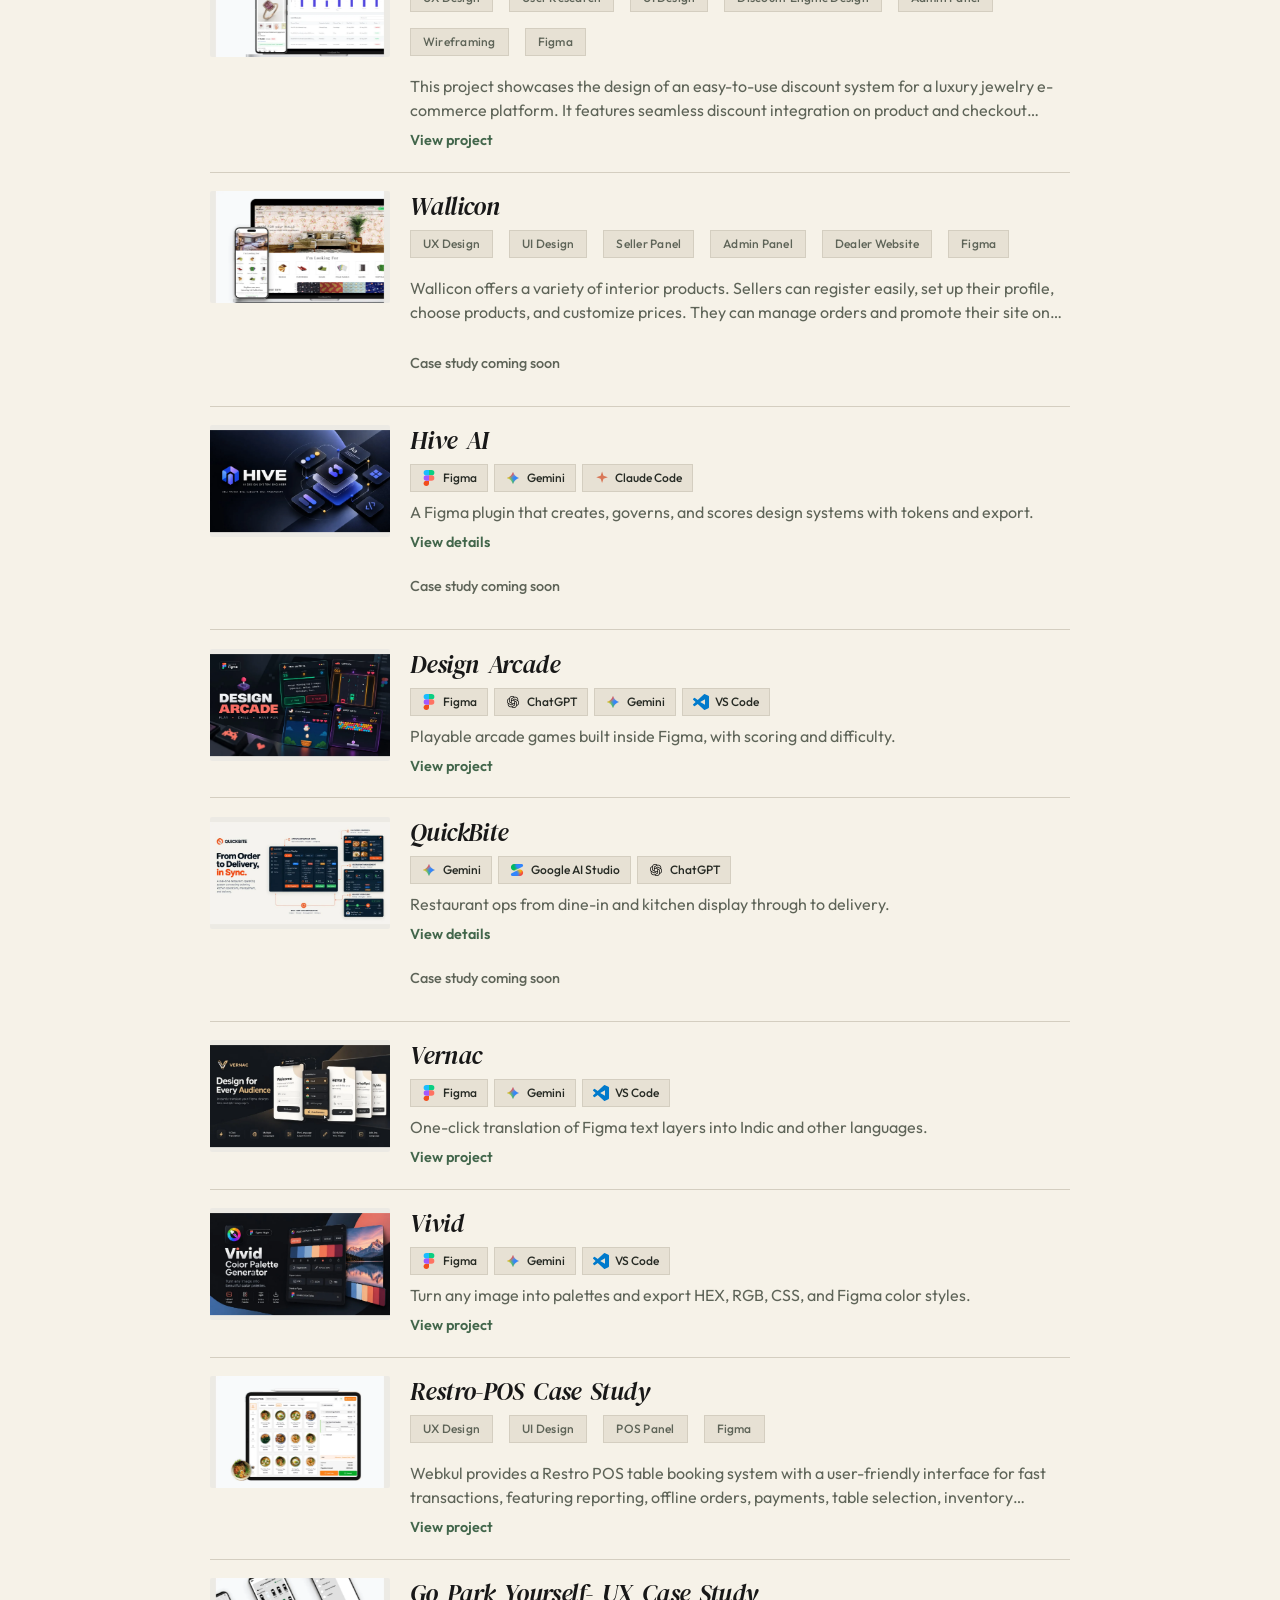
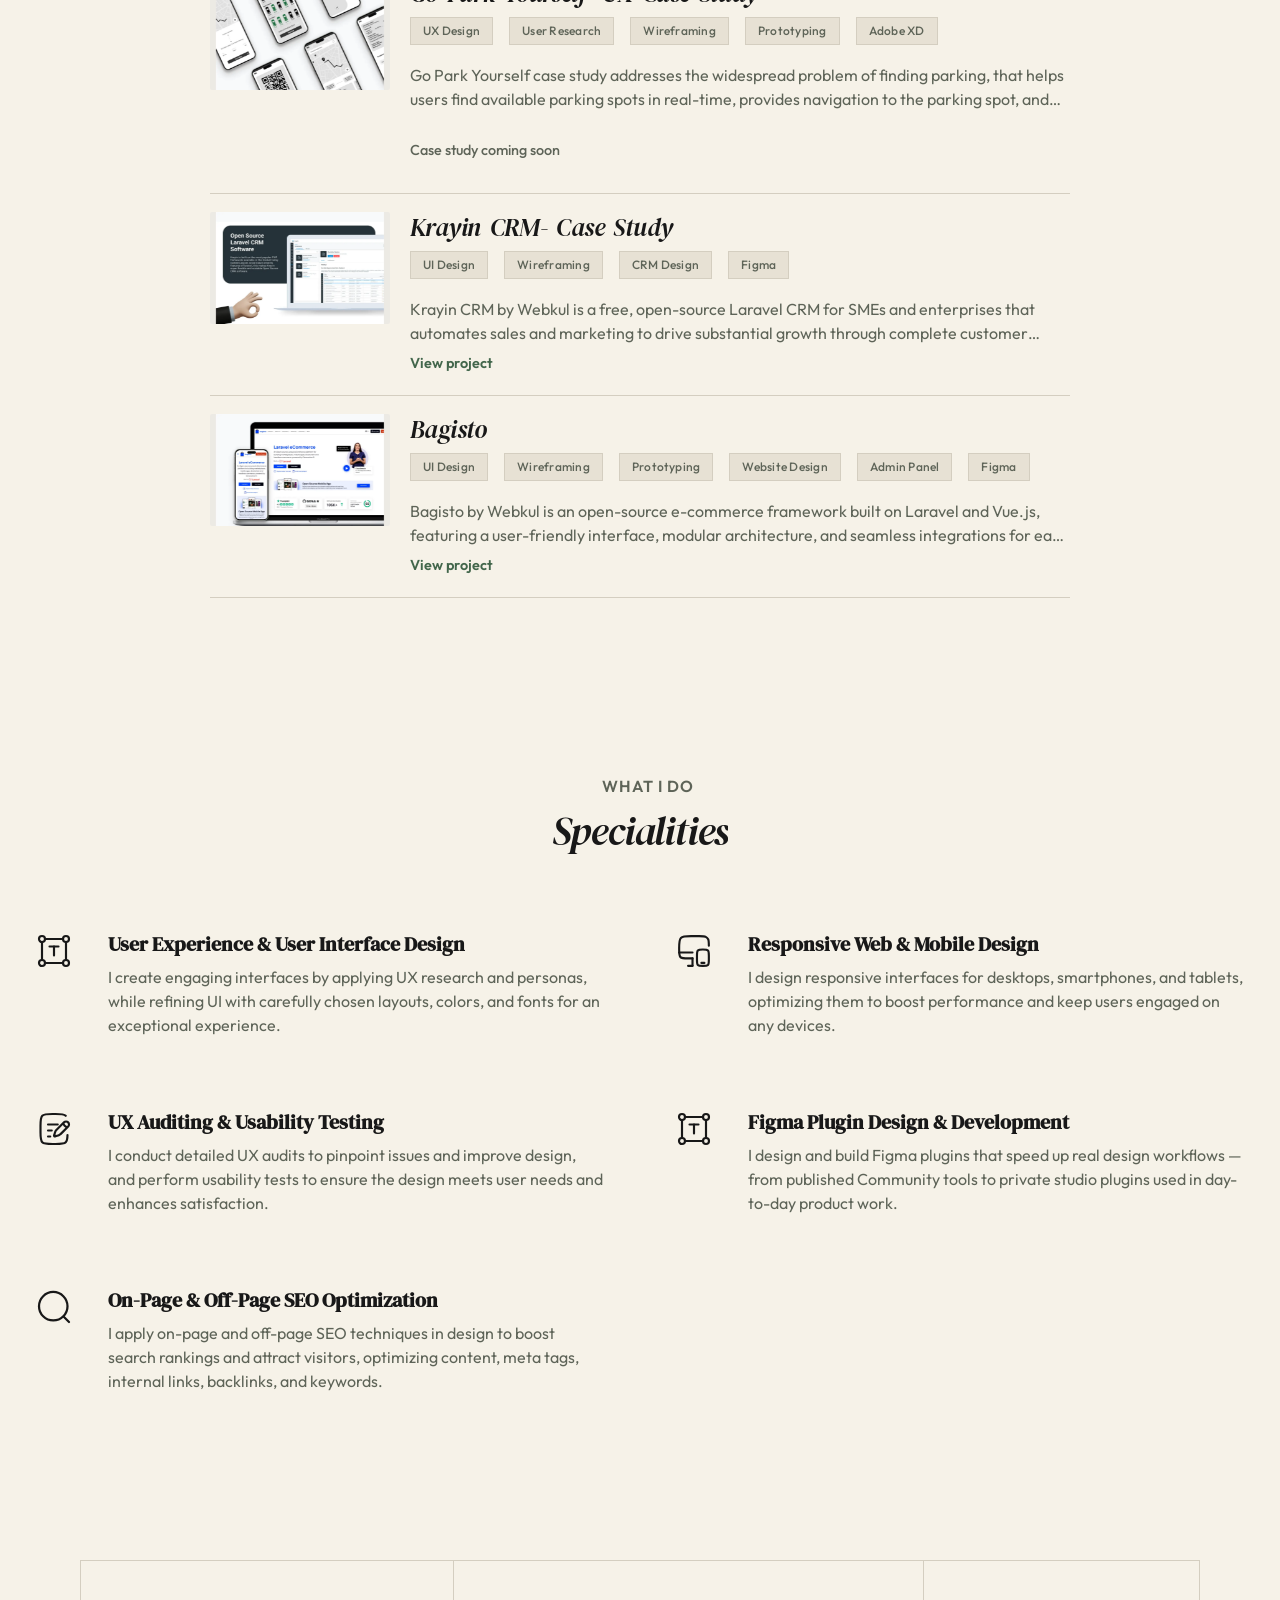
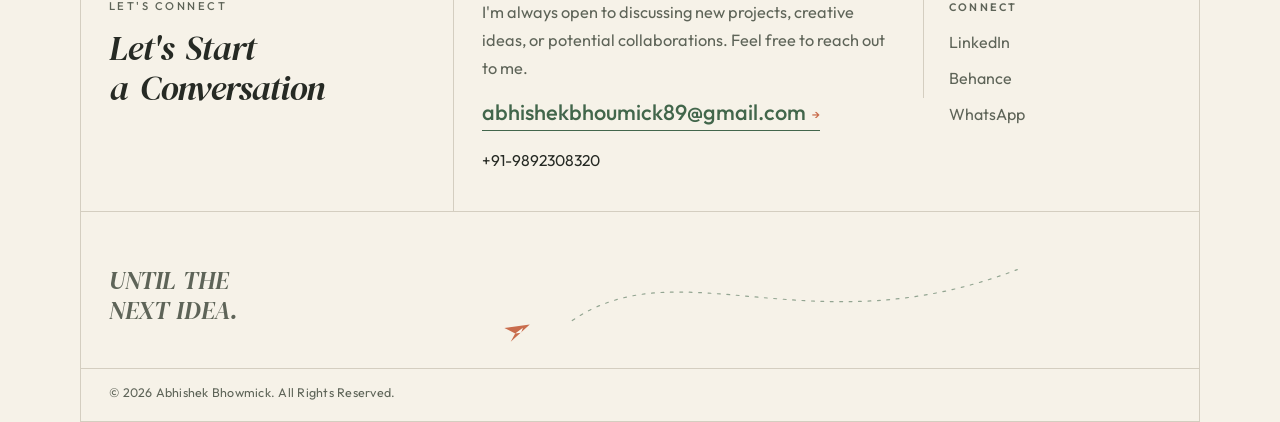
==== commit 8fbd6de4: "Fix mobile Hive and QuickBite sheets so they slide up from the bottom. Co-authored-by: Cursor <curso" ====
--- a/index.html
+++ b/index.html
@@ -35,8 +35,8 @@
 
   <!-- Template Stylesheet -->
   <link href="css/style.css?v=work8" rel="stylesheet" />
-  <link href="css/home.css?v=work9" rel="stylesheet" />
-  <link href="css/theme-skins.css?v=work10" rel="stylesheet" />
+  <link href="css/home.css?v=work11" rel="stylesheet" />
+  <link href="css/theme-skins.css?v=work11" rel="stylesheet" />
   <link href="css/theme-atmosphere.css?v=atm5" rel="stylesheet" />
   <link href="css/site-end.css?v=work1" rel="stylesheet" />
   <script>
--- a/css/home.css
+++ b/css/home.css
@@ -1588,6 +1588,38 @@
   outline-color: #f2f2f2;
 }
 
+@media (max-width: 767.98px) {
+  body.home-page #aiWorkModal {
+    padding: 0 !important;
+    overflow: hidden;
+  }
+
+  body.home-page #aiWorkModal .modal-dialog,
+  body.home-page #aiWorkModal .modal-dialog.modal-dialog-centered {
+    display: flex;
+    align-items: flex-end;
+    width: 100%;
+    max-width: 100%;
+    min-height: 100%;
+    margin: 0;
+  }
+
+  body.home-page #aiWorkModal.fade .modal-dialog {
+    transform: translate3d(0, 100%, 0);
+    transition: transform 0.4s cubic-bezier(0.32, 0.72, 0, 1);
+  }
+
+  body.home-page #aiWorkModal.show .modal-dialog,
+  body.home-page #aiWorkModal.fade.show .modal-dialog {
+    transform: translate3d(0, 0, 0);
+  }
+
+  body.home-page #aiWorkModal .ai-work-modal {
+    width: 100%;
+    border-radius: 16px 16px 0 0 !important;
+  }
+}
+
 @media (prefers-reduced-motion: reduce) {
   html {
     scroll-behavior: auto;
@@ -1617,5 +1649,11 @@
   body.home-page .navbar-light .navbar-nav .nav-link::after {
     transition: none;
   }
-}
-
+
+  body.home-page #aiWorkModal.fade .modal-dialog,
+  body.home-page #aiWorkModal.show .modal-dialog {
+    transform: none;
+    transition: none;
+  }
+}
+
--- a/css/theme-skins.css
+++ b/css/theme-skins.css
@@ -1074,9 +1074,10 @@
   }
 
   body.home-page #aiWorkModal .ai-work-modal {
-    border-radius: 0 !important;
+    border-radius: 16px 16px 0 0 !important;
     border-left: 0 !important;
     border-right: 0 !important;
+    border-bottom: 0 !important;
     box-shadow: none !important;
   }
 }
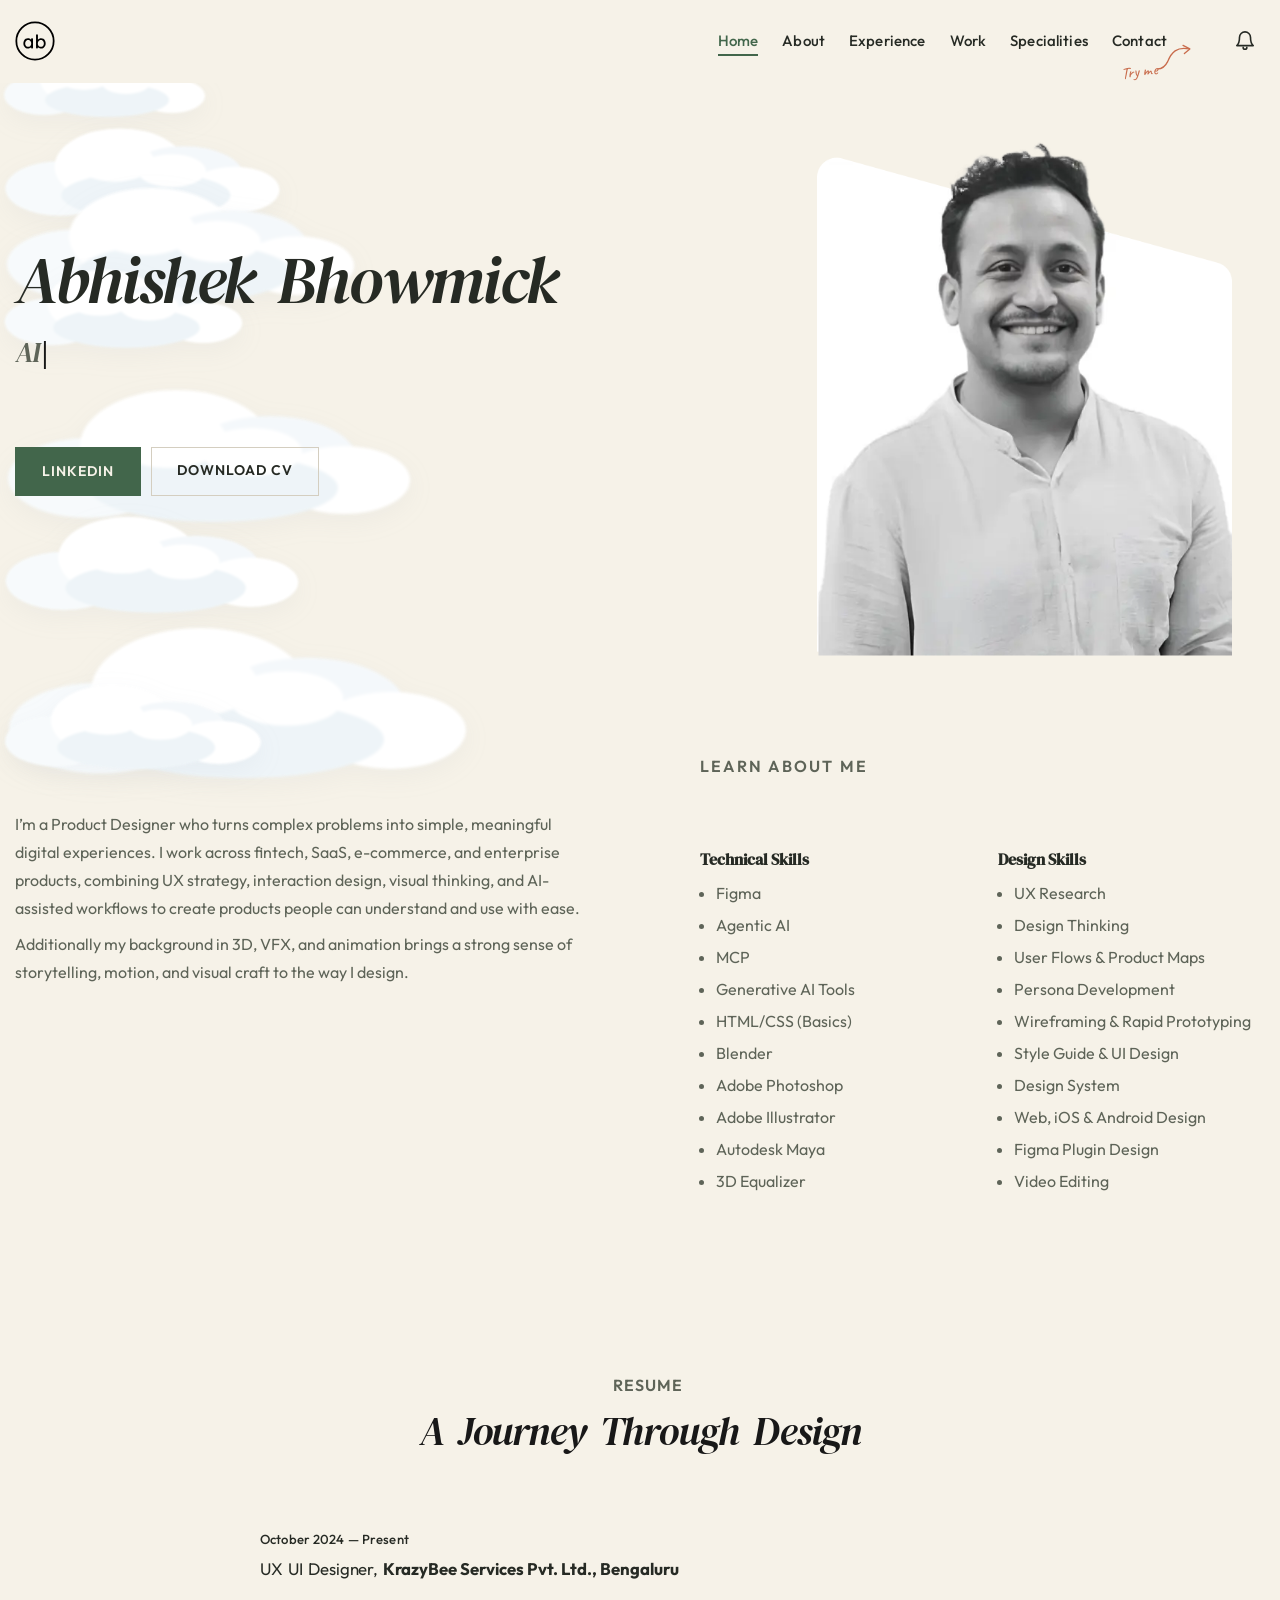
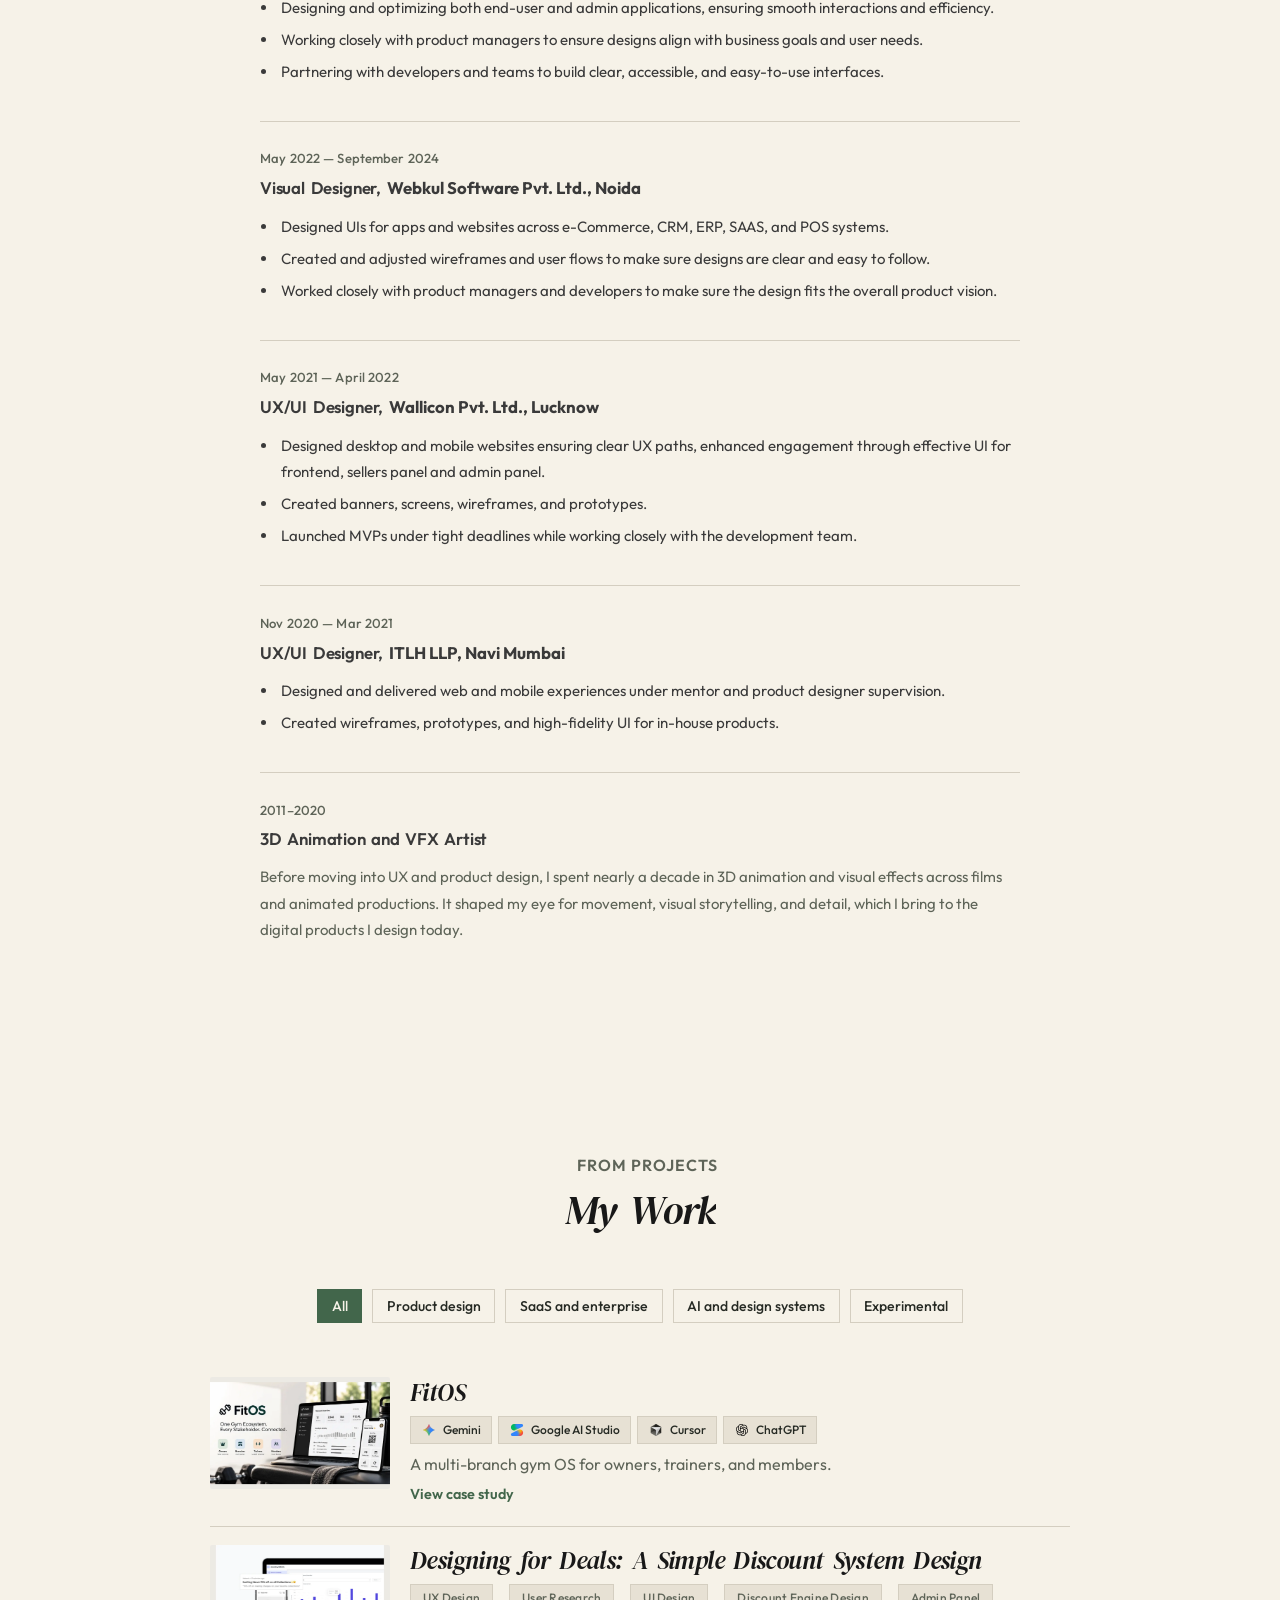
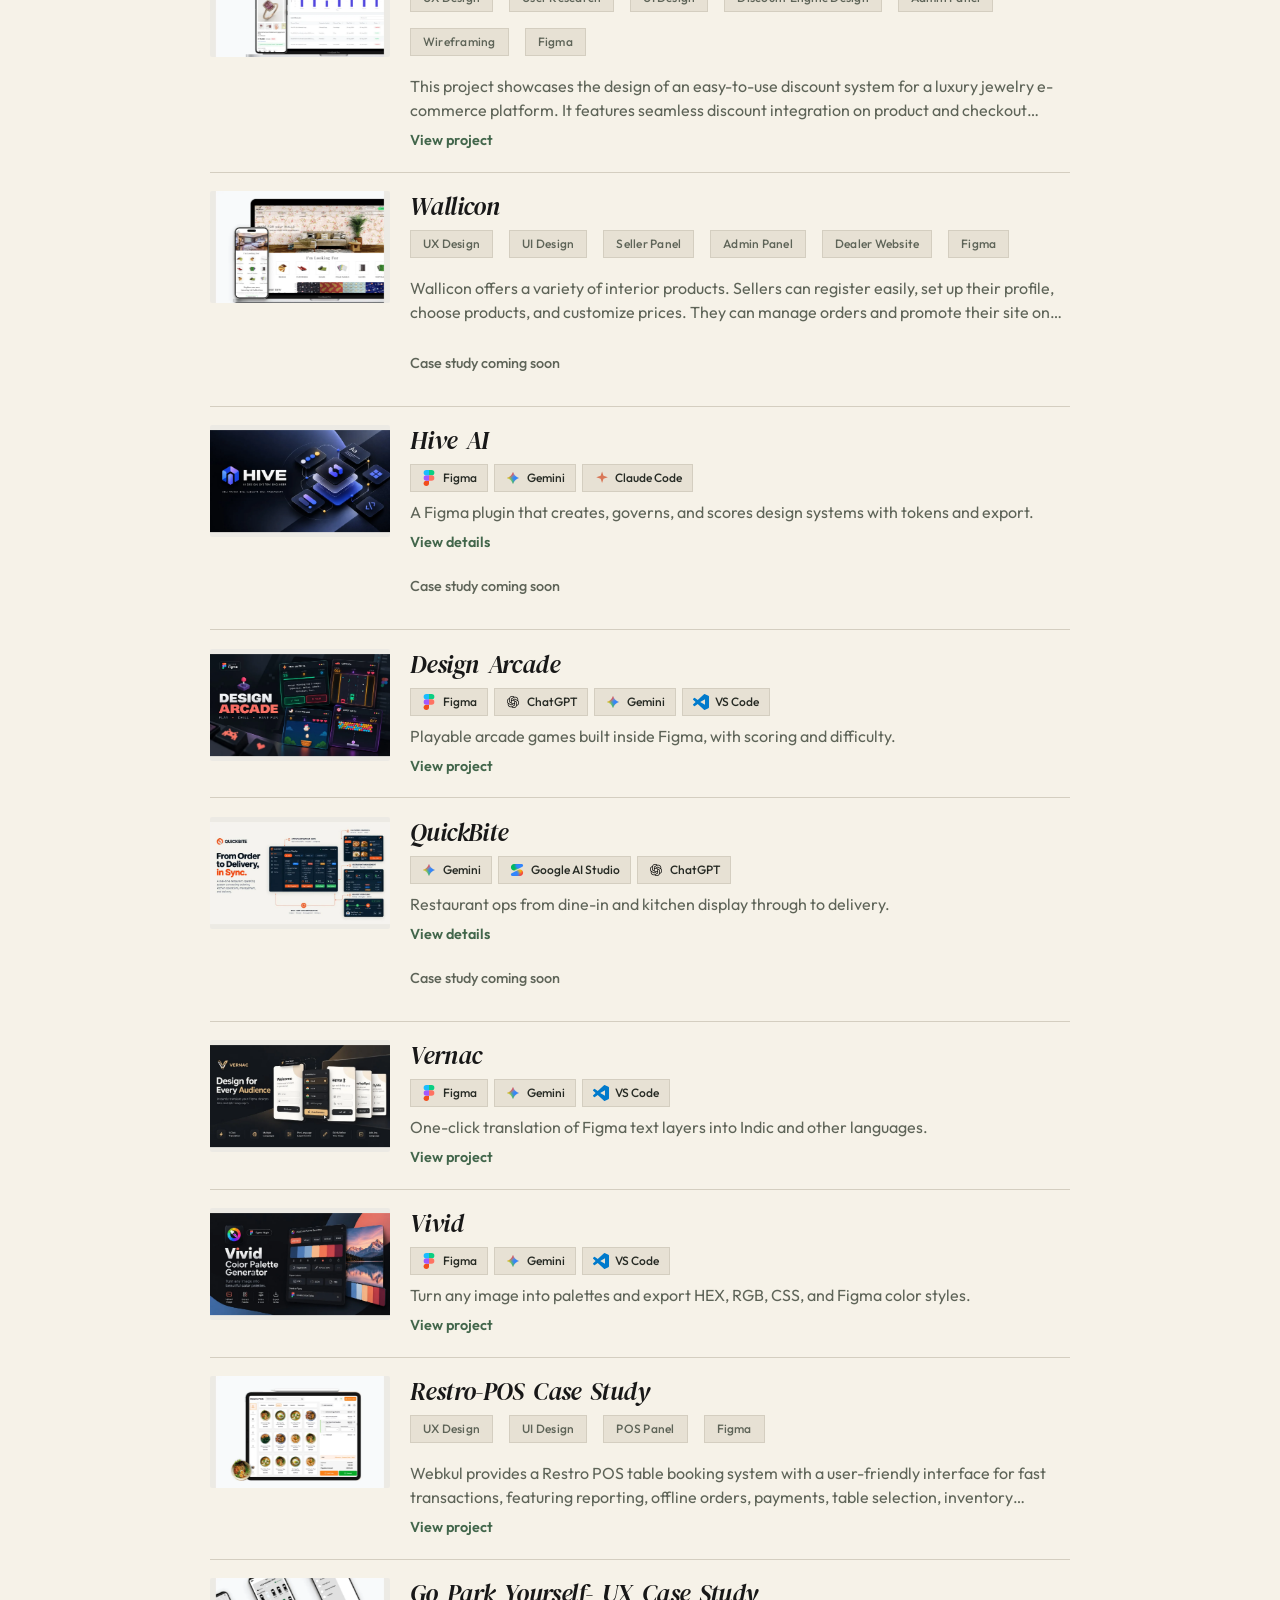
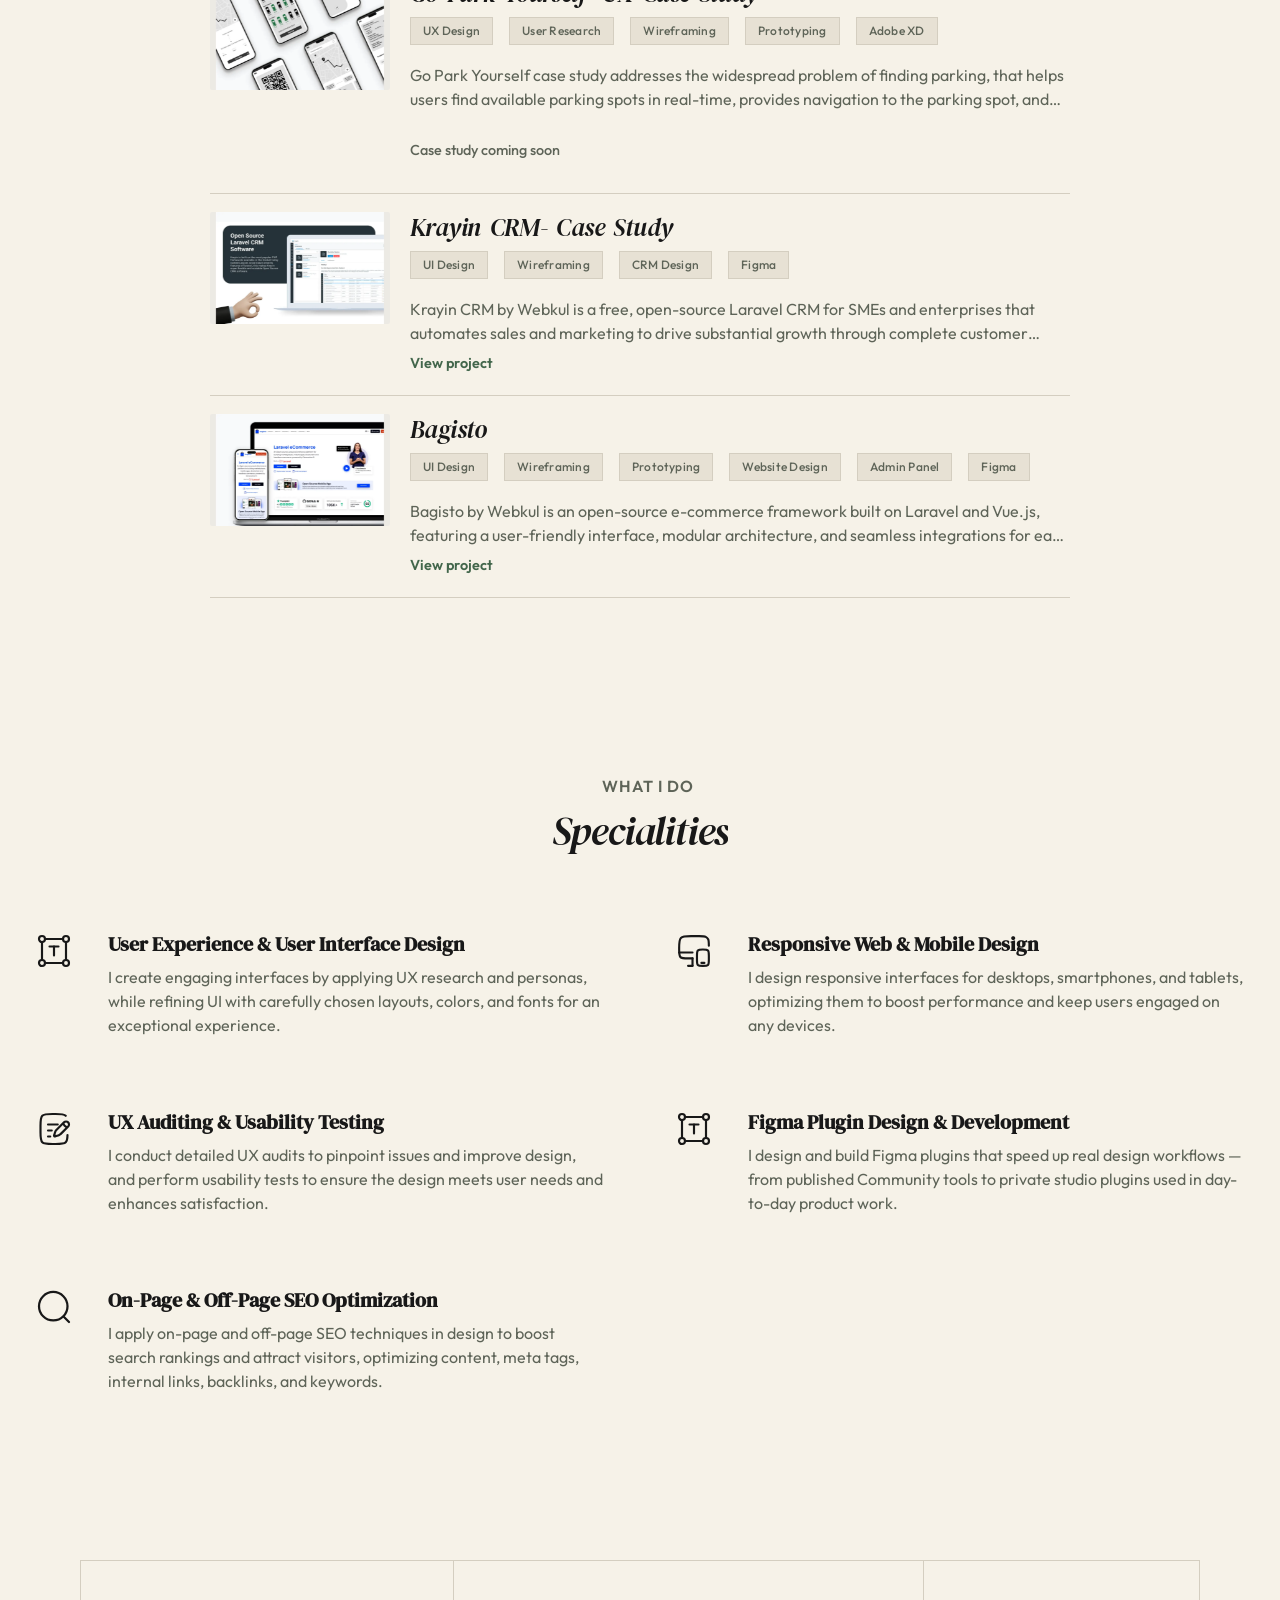
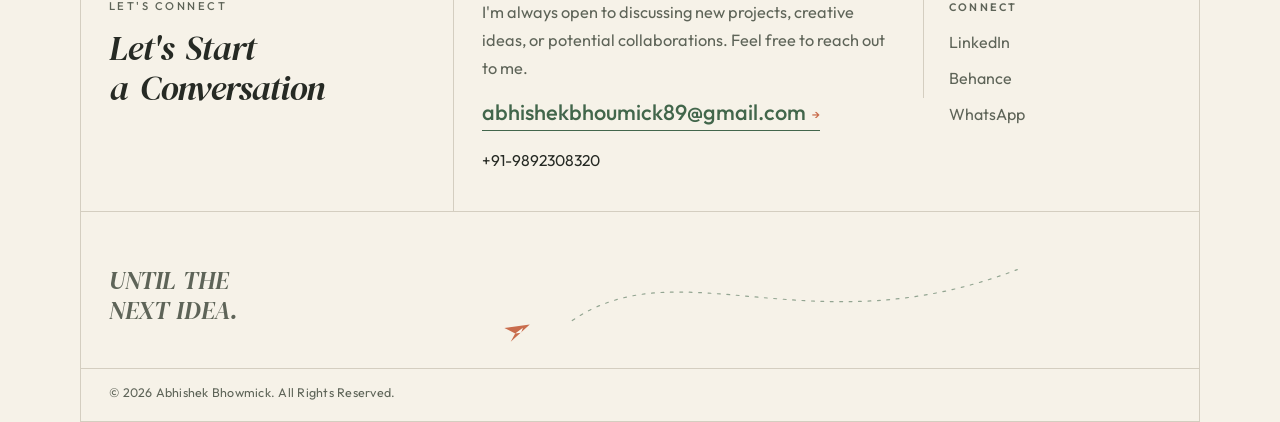
==== commit def60135: "Fix share preview and title, add robots and sitemap, remove duplicate and unused files. Co-Authored-" ====
--- a/index.html
+++ b/index.html
@@ -3,16 +3,17 @@
 
 <head>
   <meta charset="utf-8" />
-  <title>Abhishek Bhowmick-UX/UI Designer Portfolio</title>
+  <title>Abhishek Bhowmick – UX/UI Designer Portfolio</title>
   <meta content="width=device-width, initial-scale=1.0" name="viewport" />
   <meta content="Abhishek Bhowmick, UX UI Designer, Agentic AI, Product Design, Figma Plugins" name="keywords" />
   <meta
     content="I'm transforming web and mobile experiences with UX/UI design expertise, creating engaging, user-friendly designs that enhance user satisfaction and deliver impactful results."
     name="description" />
-  <meta property="og:title" content="Abhishek Bhowmick-UX/UI Designer Portfolio" />
+  <meta property="og:title" content="Abhishek Bhowmick – UX/UI Designer Portfolio" />
   <meta property="og:type" content="website" />
-  <meta property="og:URL" content="<%= window.location.href %>" />
-  <meta property="og:image" content="/img/abhishek-bhowmick.webp" />
+  <meta property="og:url" content="https://abhishekbhowmick.netlify.app/" />
+  <link rel="canonical" href="https://abhishekbhowmick.netlify.app/" />
+  <meta property="og:image" content="https://abhishekbhowmick.netlify.app/img/abhishek-bhowmick.webp" />
   <meta property="og:description"
     content="I'm transforming web and mobile experiences with UX/UI design expertise, creating engaging, user-friendly designs that enhance user satisfaction and deliver impactful results." />
 
@@ -518,10 +519,6 @@
   <script src="lib/isotope/isotope.pkgd.min.js"></script>
   <script src="lib/lightbox/js/lightbox.min.js"></script>
 
-  <!-- Contact Javascript File -->
-  <script src="mail/jqBootstrapValidation.min.js"></script>
-  <script src="mail/contact.js"></script>
-
   <!-- Template Javascript -->
   <script src="js/main.js?v=work1"></script>
   <script src="js/theme.js?v=hint6"></script>
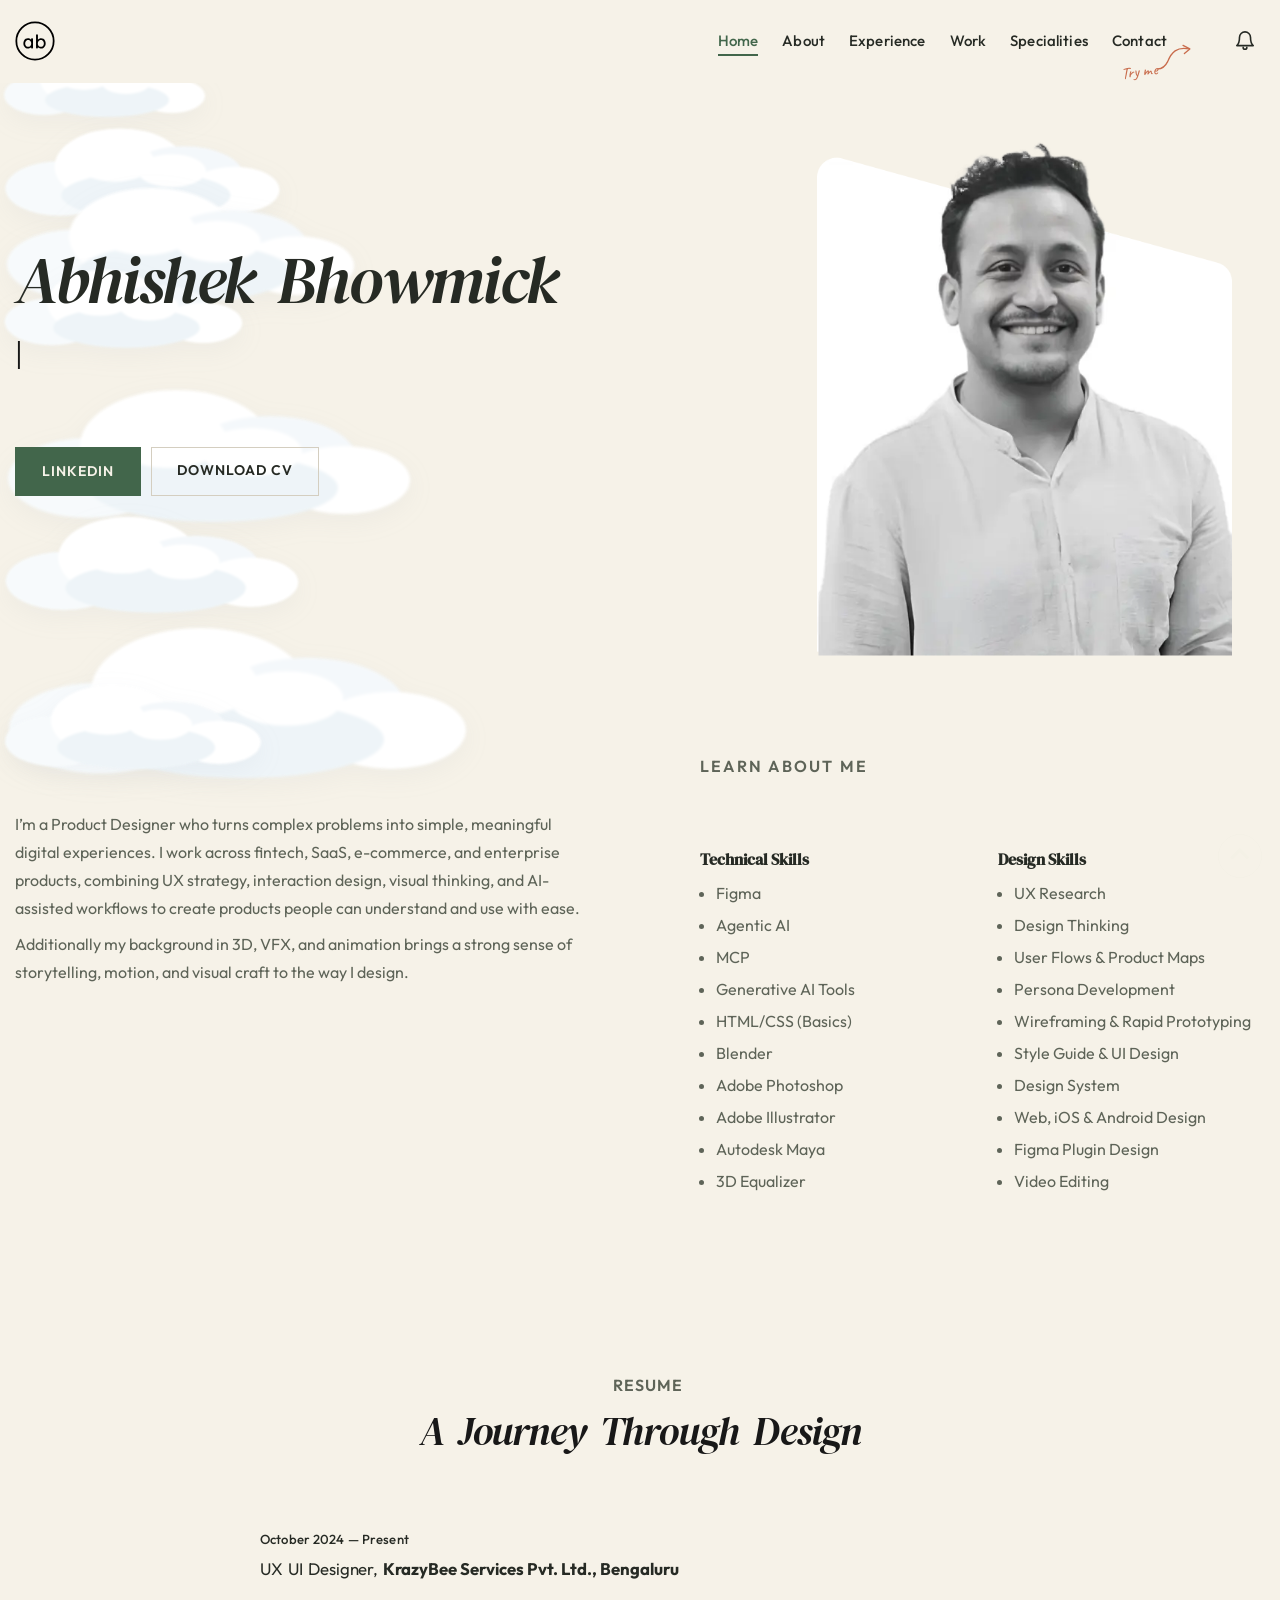
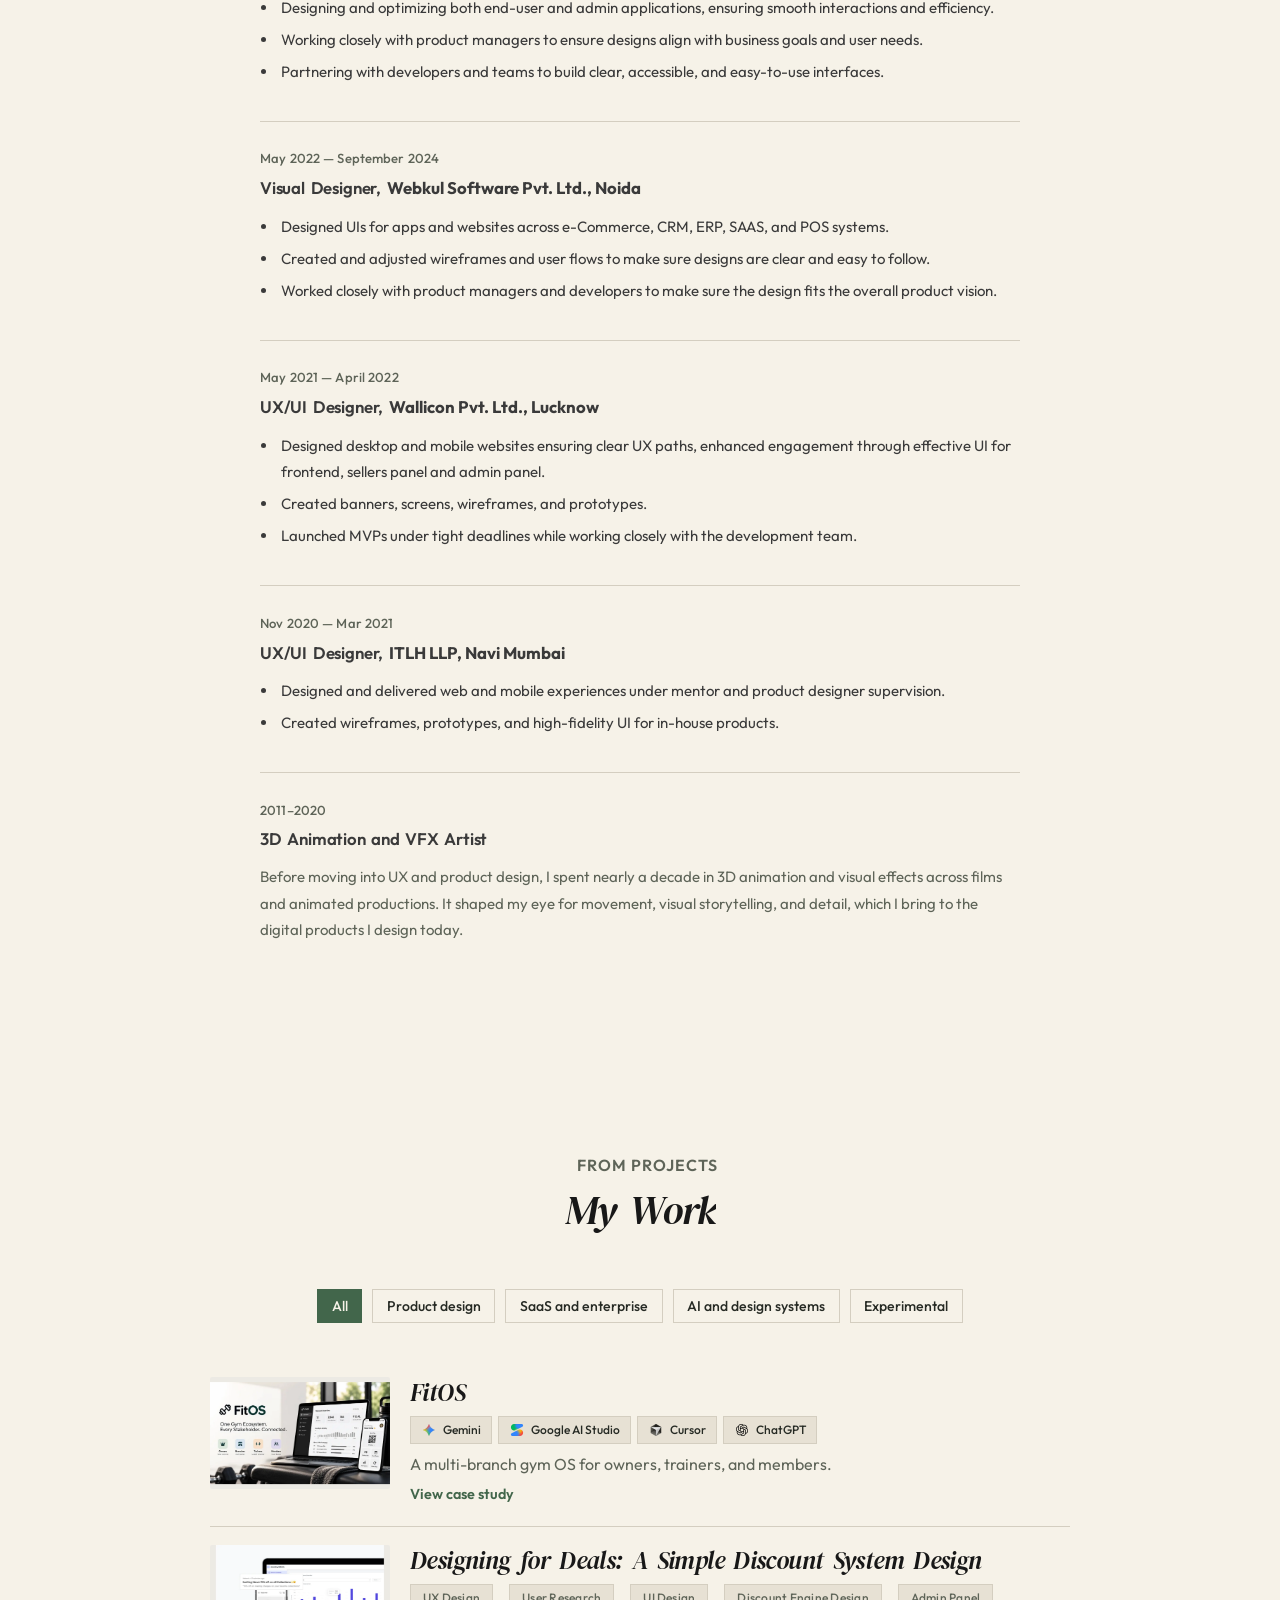
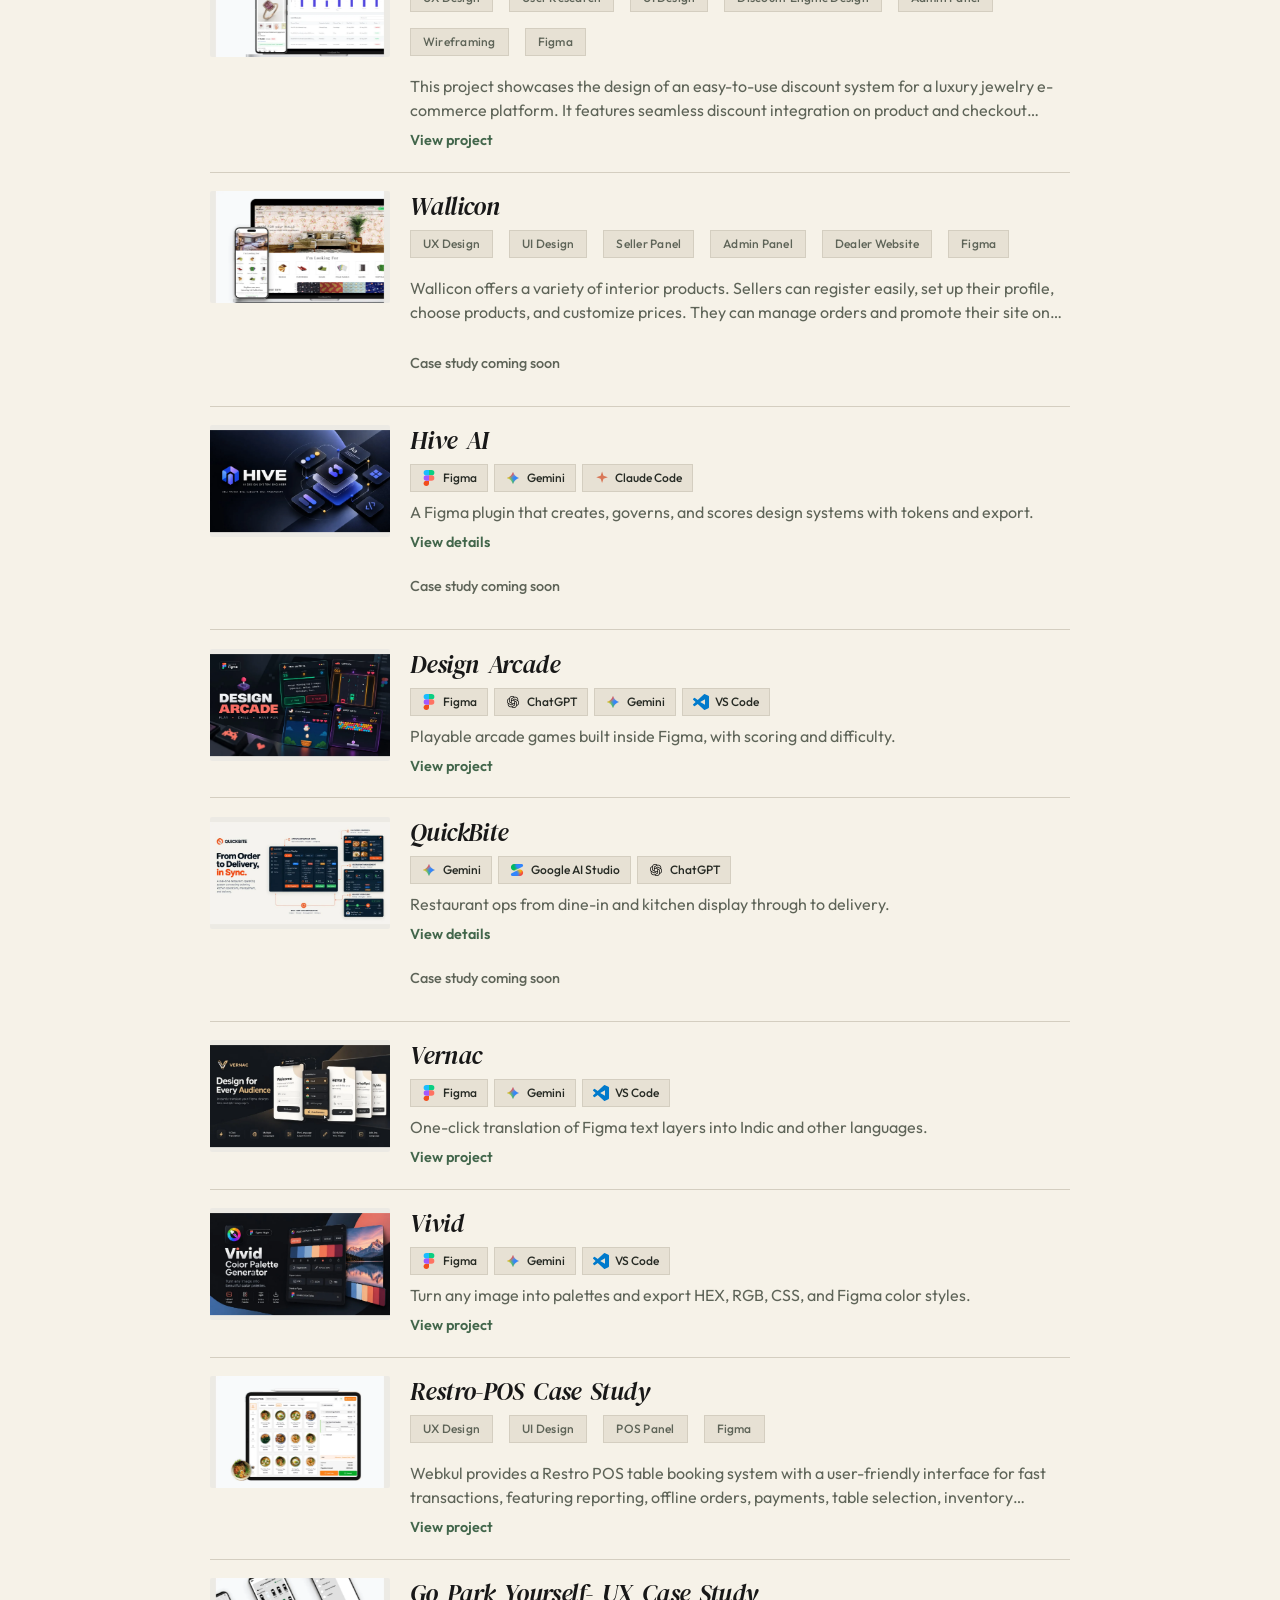
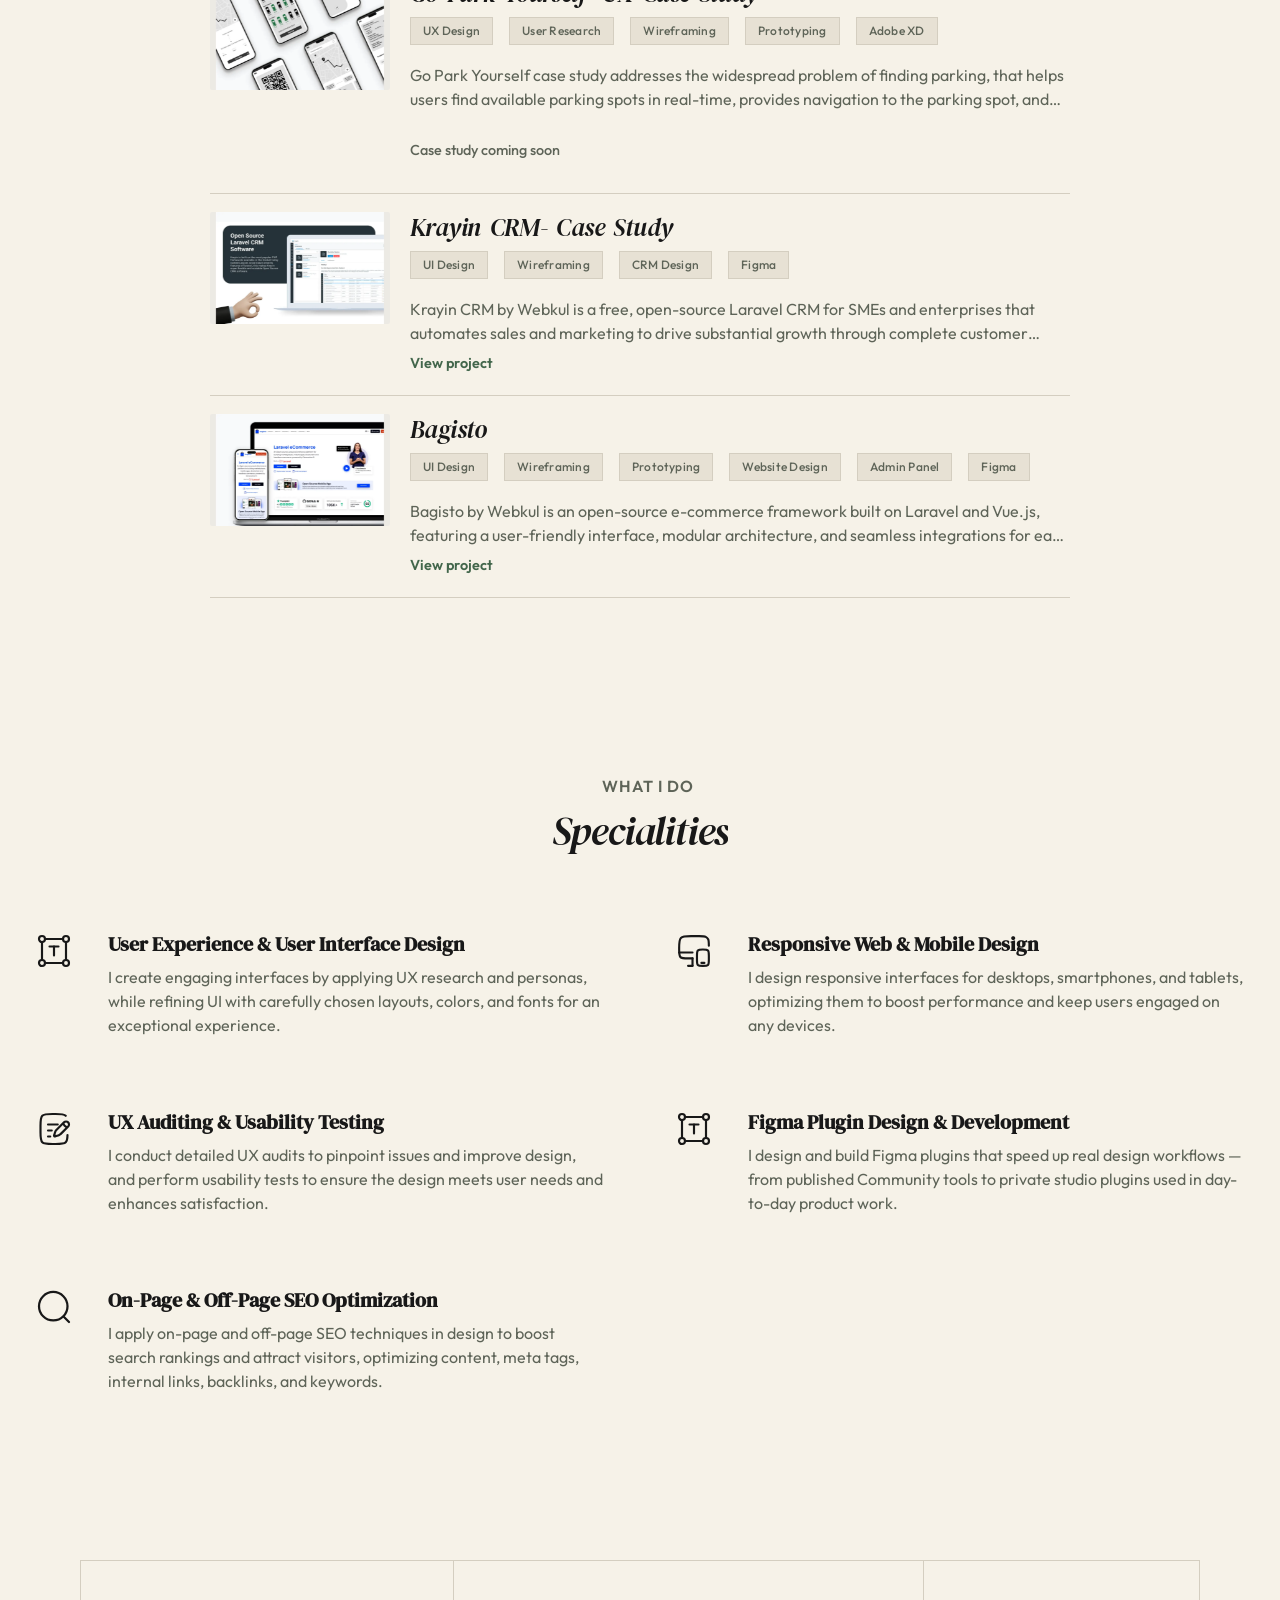
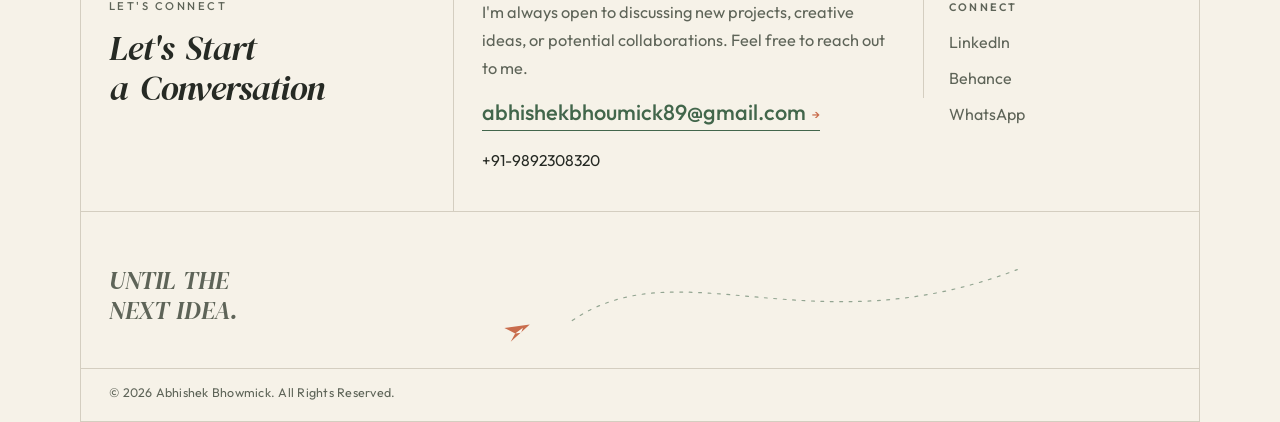
==== commit 18983d87: "Add Google Search Console verification tag. Co-Authored-By: Claude Sonnet 5.5 <noreply@anthropic.com" ====
--- a/index.html
+++ b/index.html
@@ -5,6 +5,7 @@
   <meta charset="utf-8" />
   <title>Abhishek Bhowmick – UX/UI Designer Portfolio</title>
   <meta content="width=device-width, initial-scale=1.0" name="viewport" />
+  <meta name="google-site-verification" content="LlmoasfONQJhilmAwsnsLohCy1HwopzS5YgrdOeVY18" />
   <meta content="Abhishek Bhowmick, UX UI Designer, Agentic AI, Product Design, Figma Plugins" name="keywords" />
   <meta
     content="I'm transforming web and mobile experiences with UX/UI design expertise, creating engaging, user-friendly designs that enhance user satisfaction and deliver impactful results."
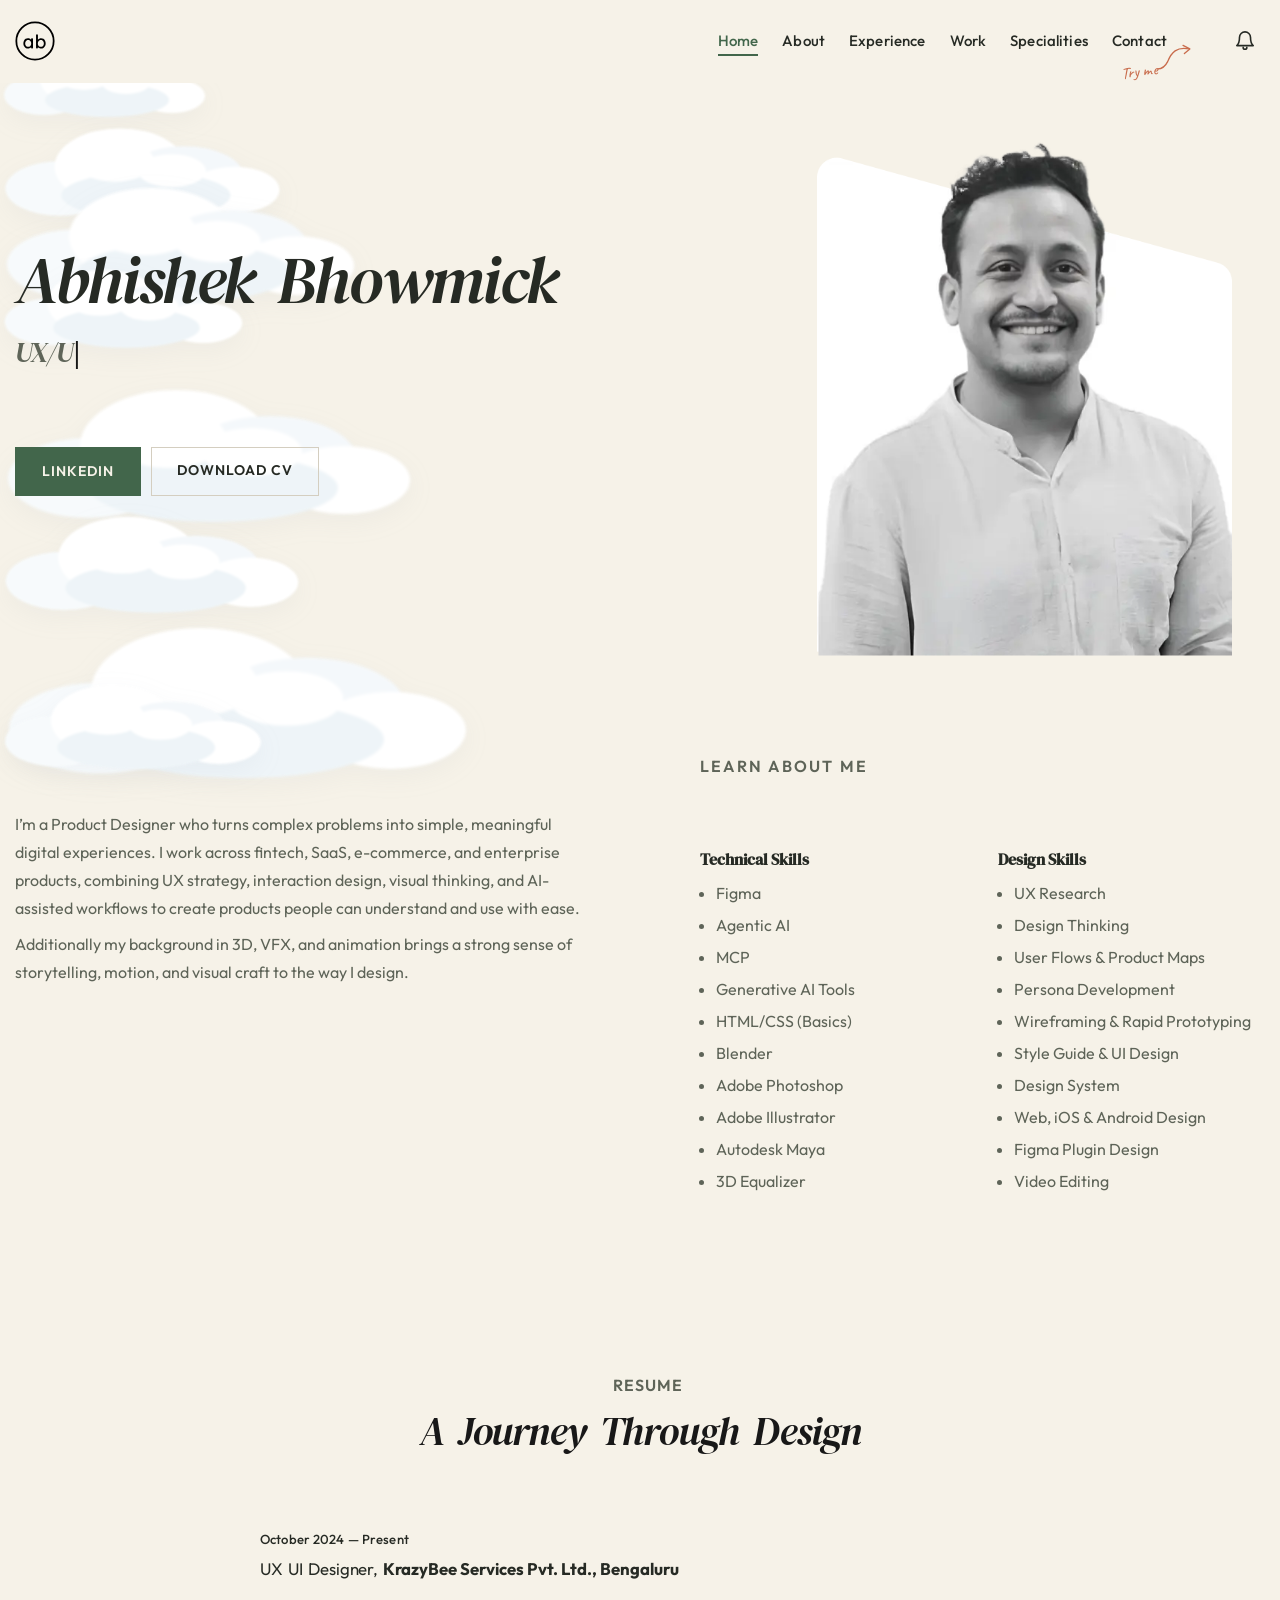
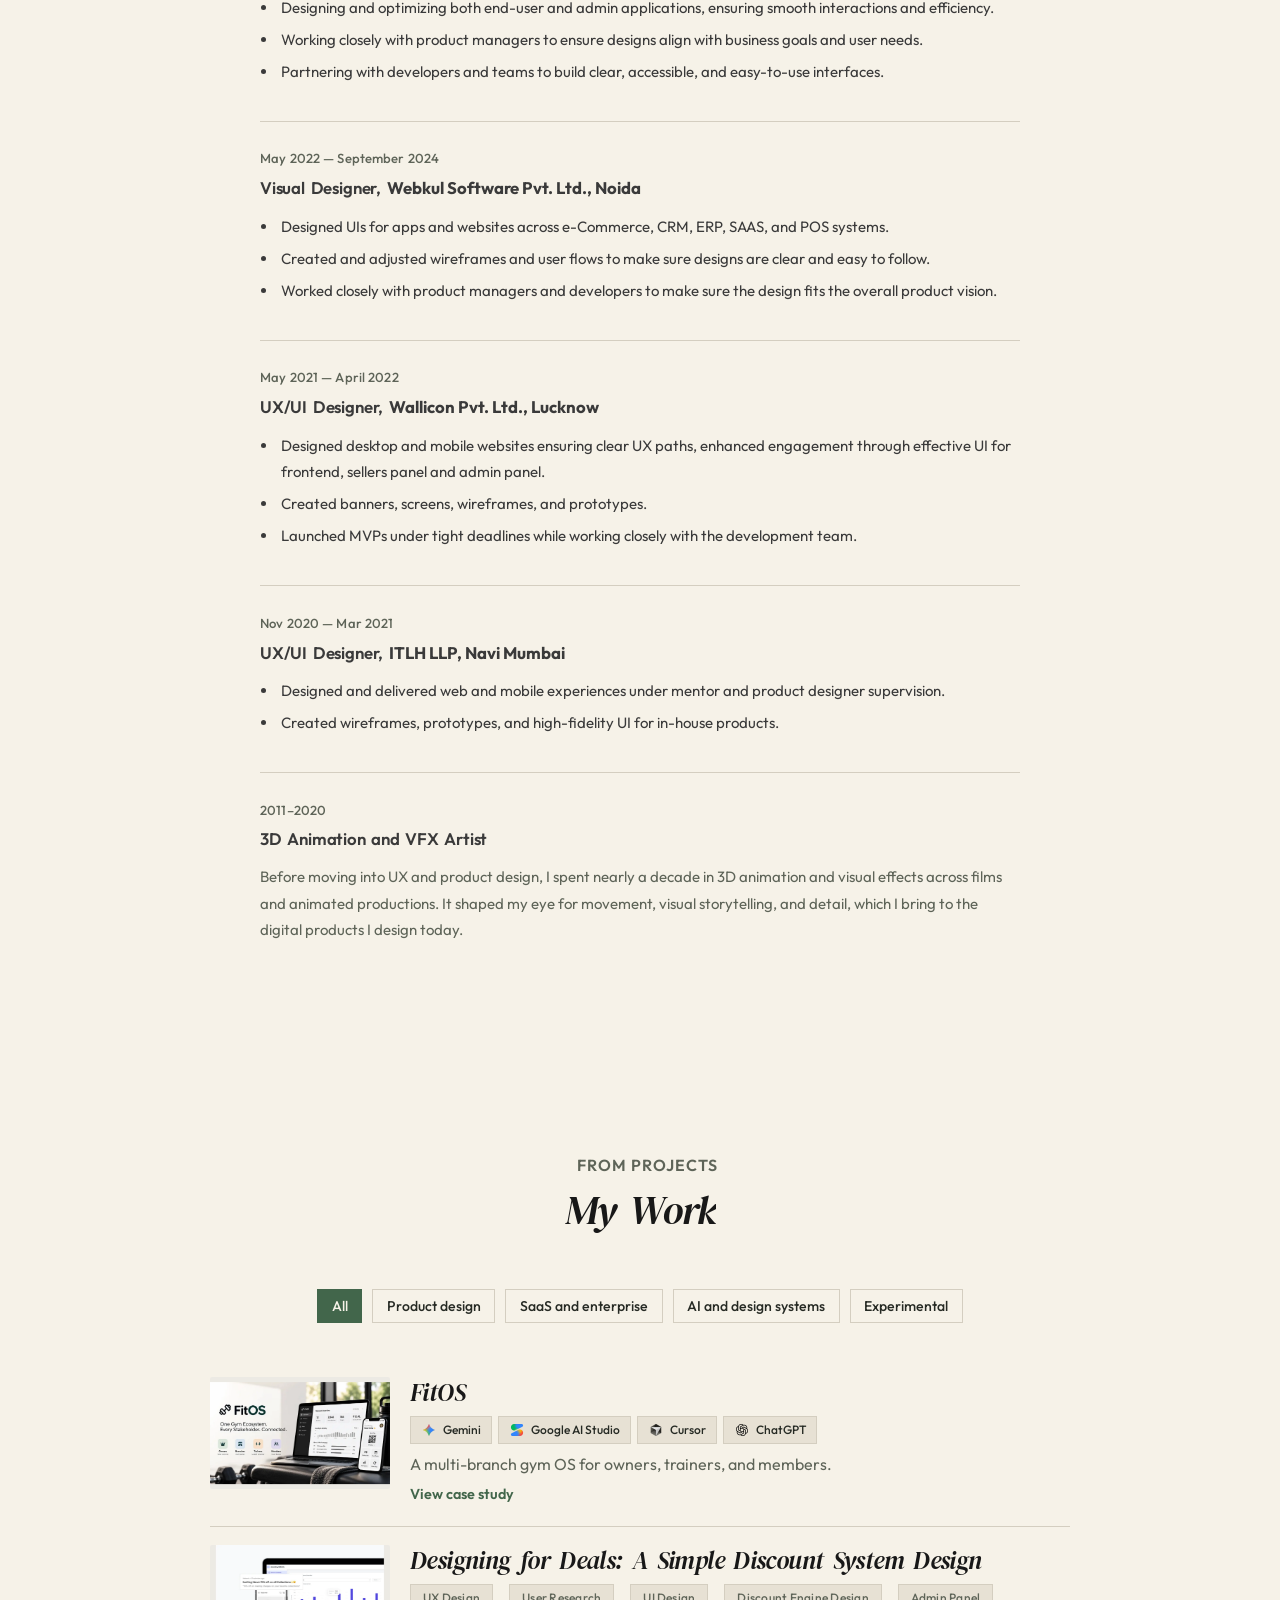
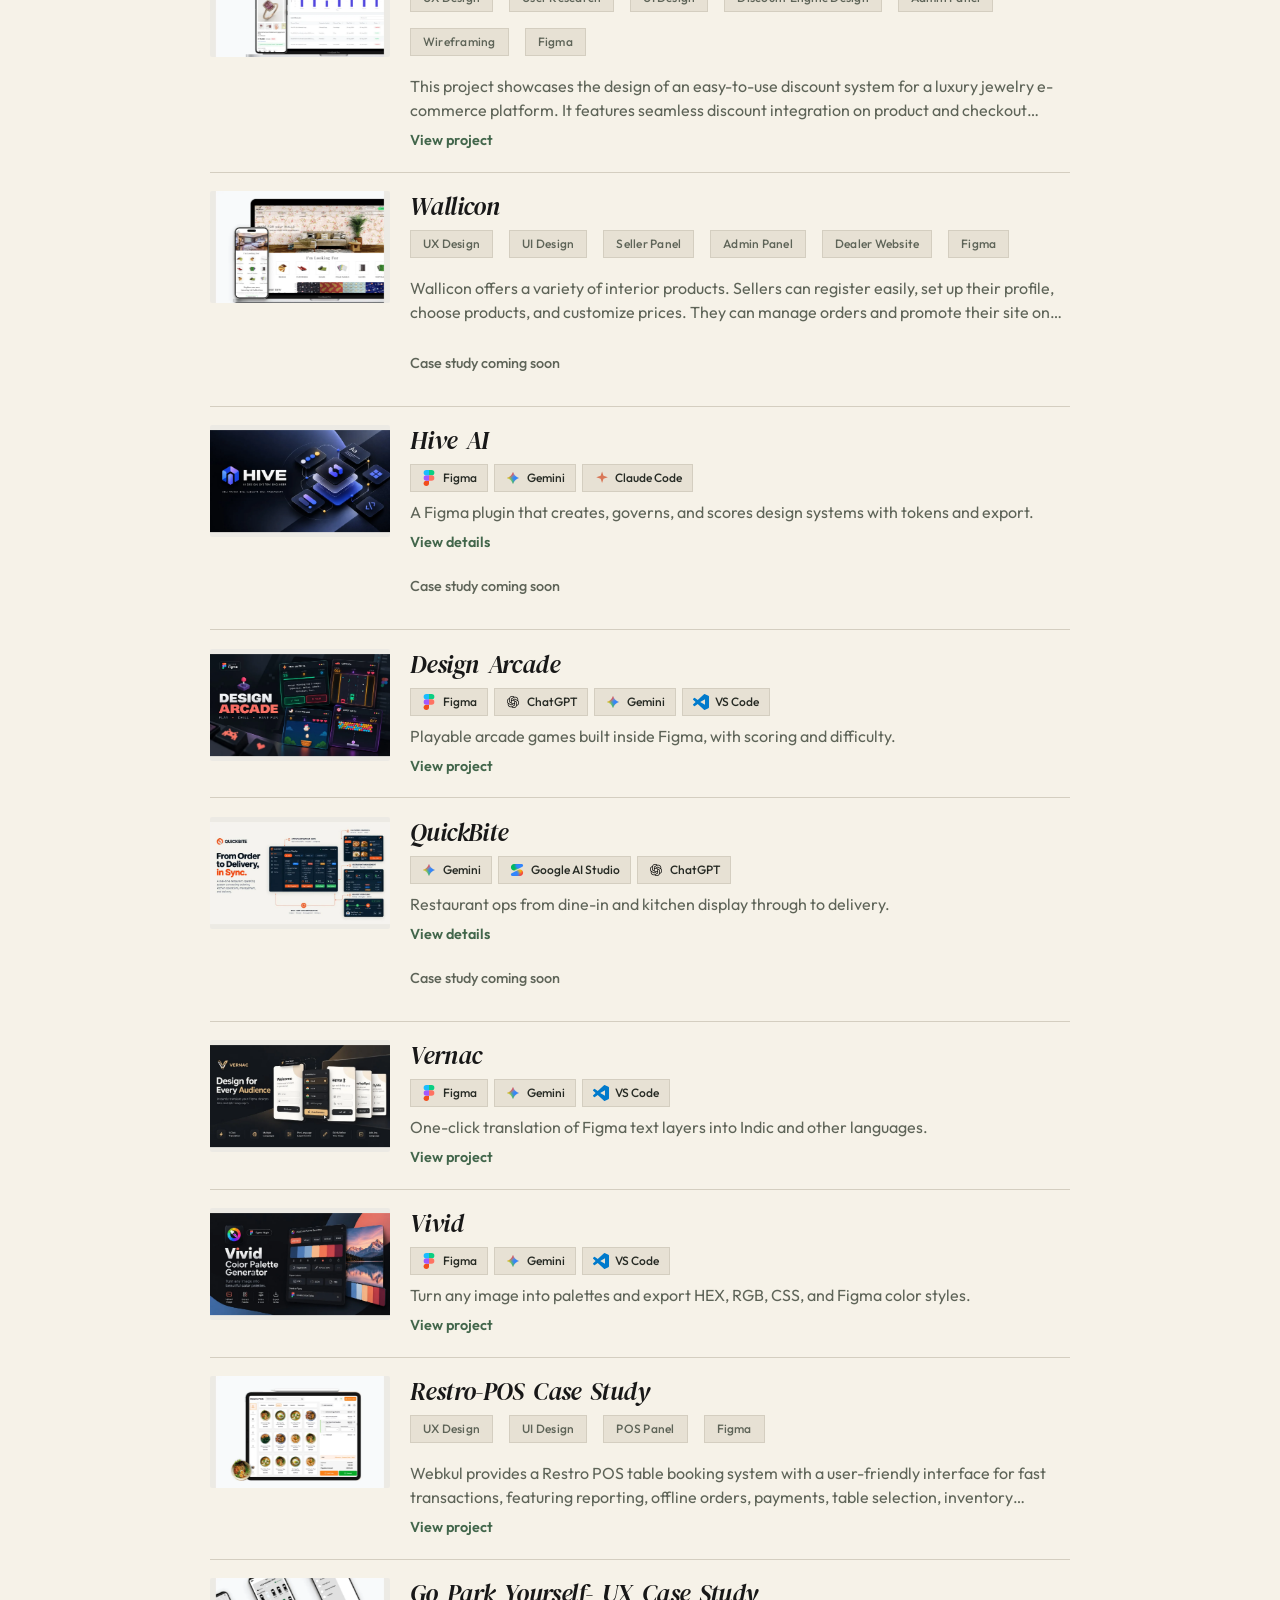
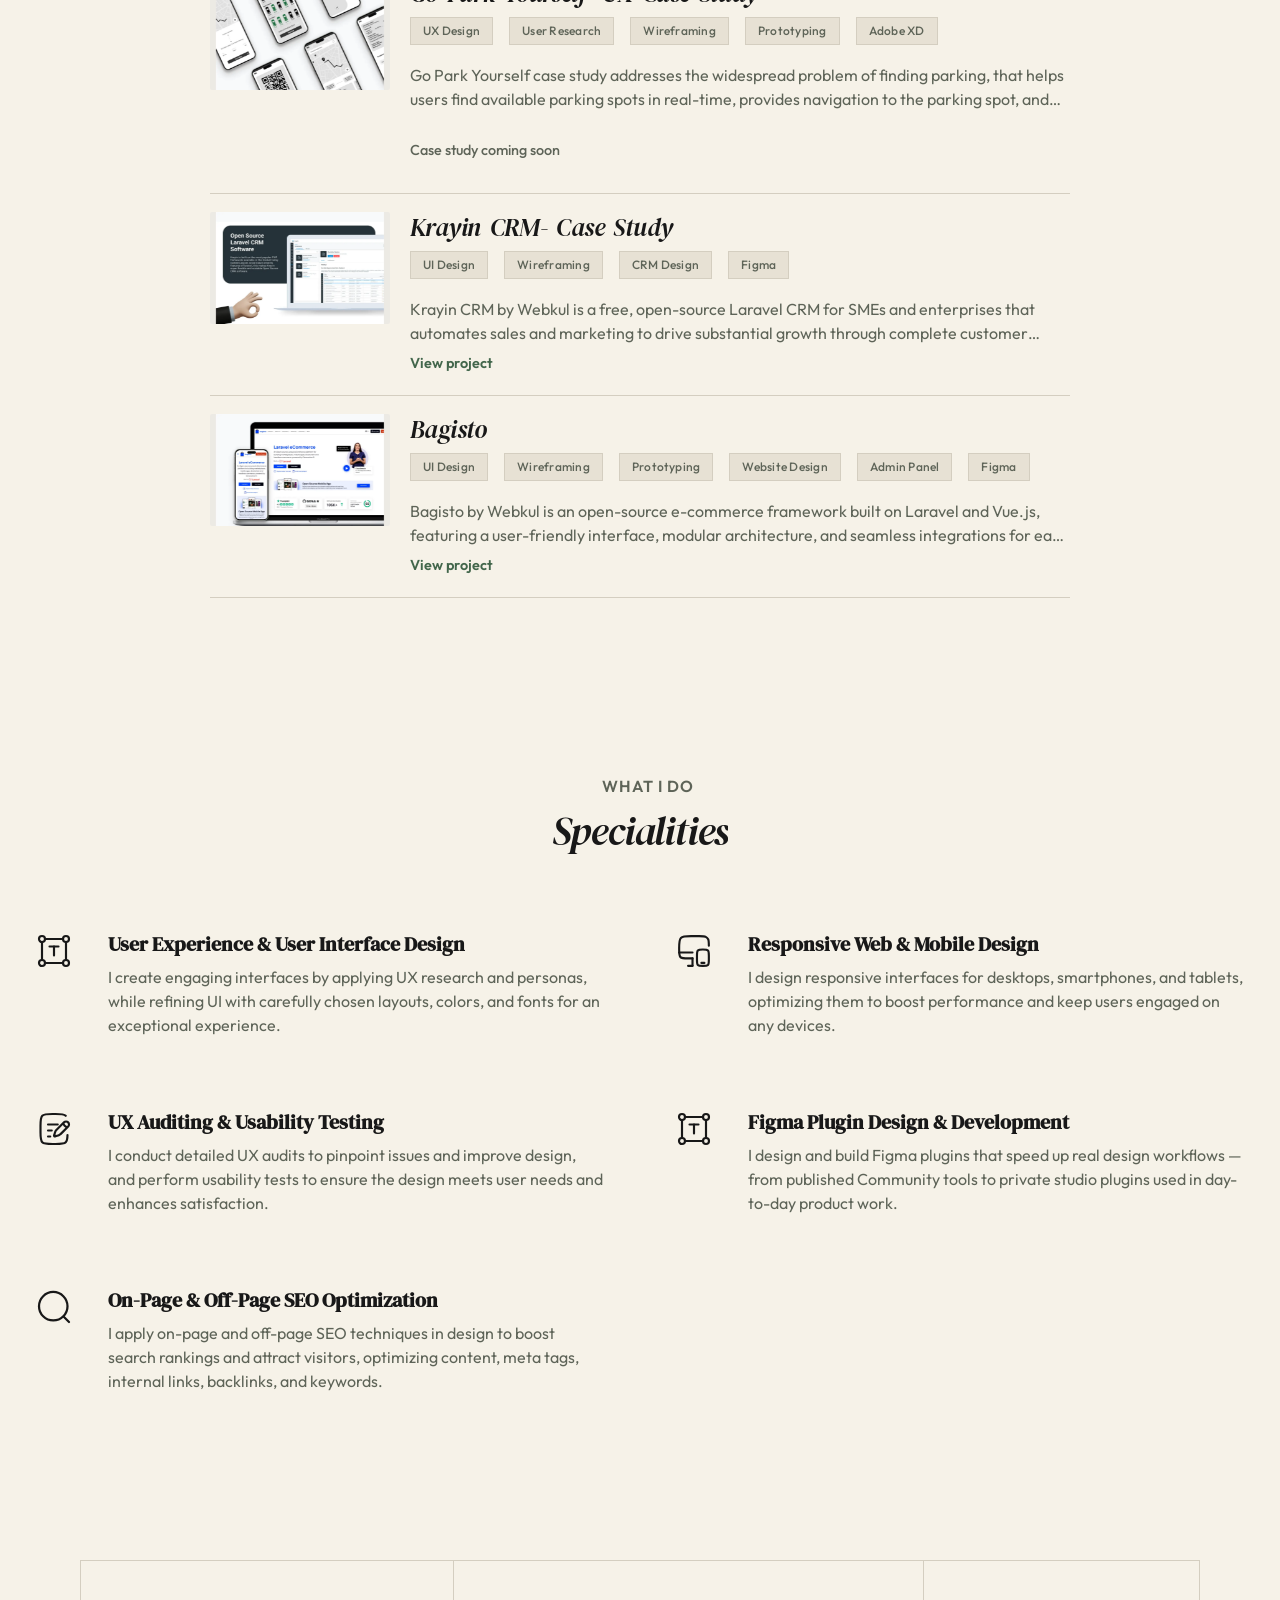
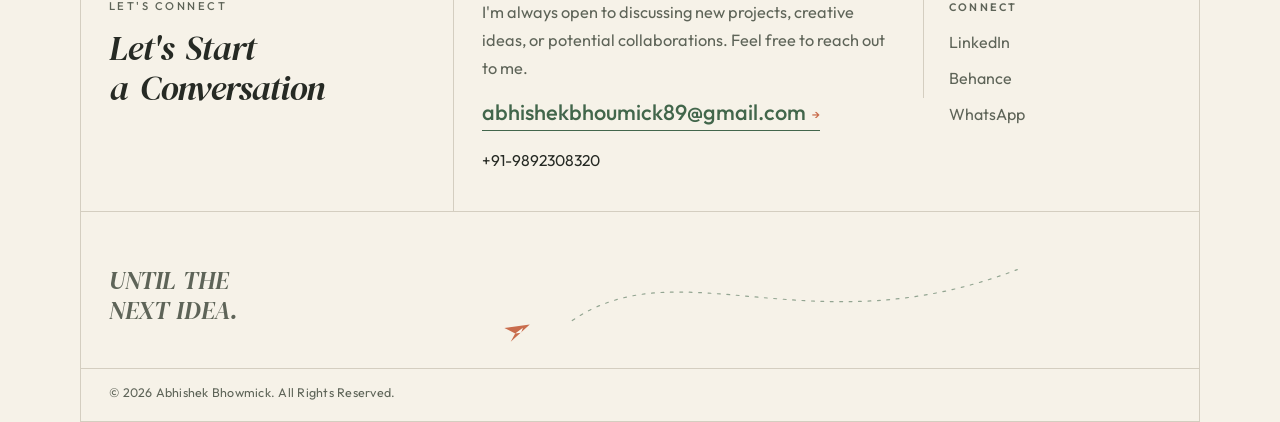
==== commit 46bb04da: "Hide private files from the public site and add a proper share preview image. Co-Authored-By: Claude" ====
--- a/index.html
+++ b/index.html
@@ -14,7 +14,13 @@
   <meta property="og:type" content="website" />
   <meta property="og:url" content="https://abhishekbhowmick.netlify.app/" />
   <link rel="canonical" href="https://abhishekbhowmick.netlify.app/" />
-  <meta property="og:image" content="https://abhishekbhowmick.netlify.app/img/abhishek-bhowmick.webp" />
+  <meta property="og:image" content="https://abhishekbhowmick.netlify.app/img/share-preview.png" />
+  <meta property="og:image:width" content="1200" />
+  <meta property="og:image:height" content="630" />
+  <meta property="og:image:alt" content="Abhishek Bhowmick, UX/UI Designer" />
+  <meta name="twitter:card" content="summary_large_image" />
+  <meta name="twitter:title" content="Abhishek Bhowmick – UX/UI Designer Portfolio" />
+  <meta name="twitter:image" content="https://abhishekbhowmick.netlify.app/img/share-preview.png" />
   <meta property="og:description"
     content="I'm transforming web and mobile experiences with UX/UI design expertise, creating engaging, user-friendly designs that enhance user satisfaction and deliver impactful results." />
 
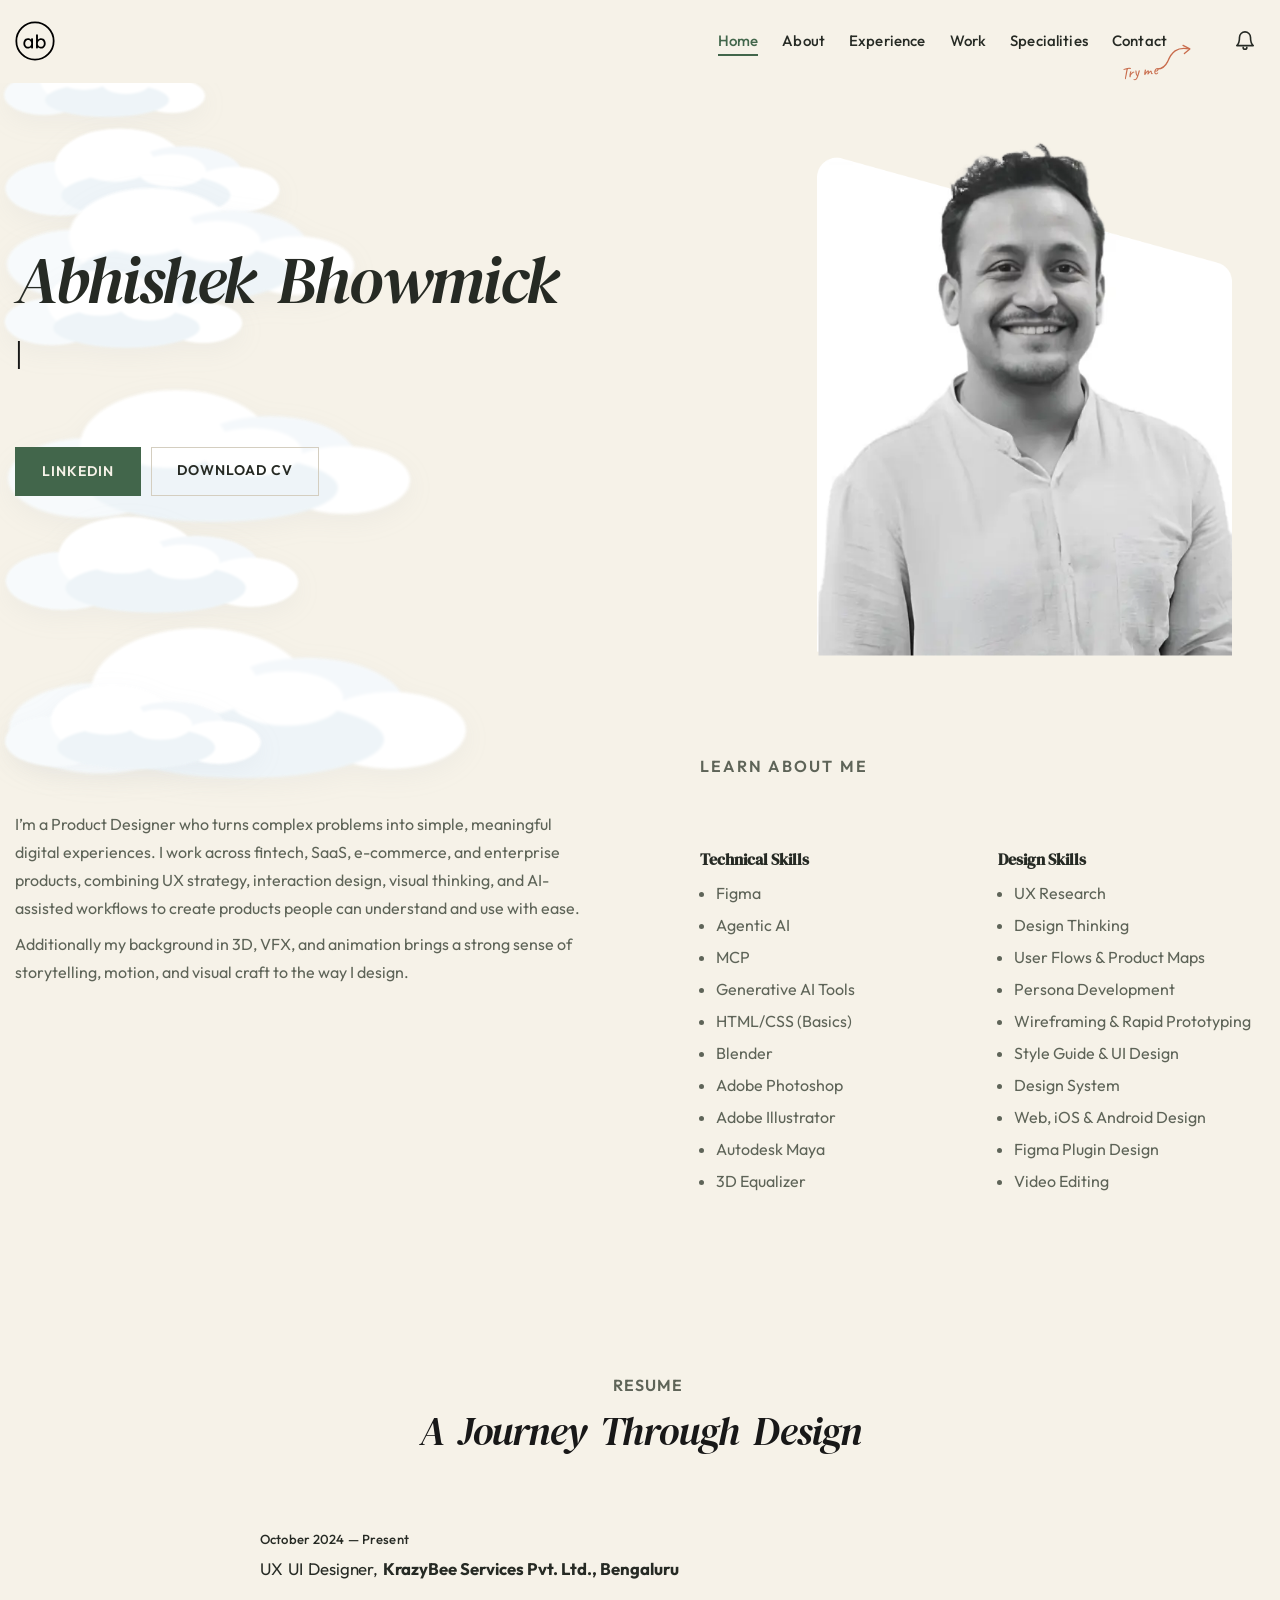
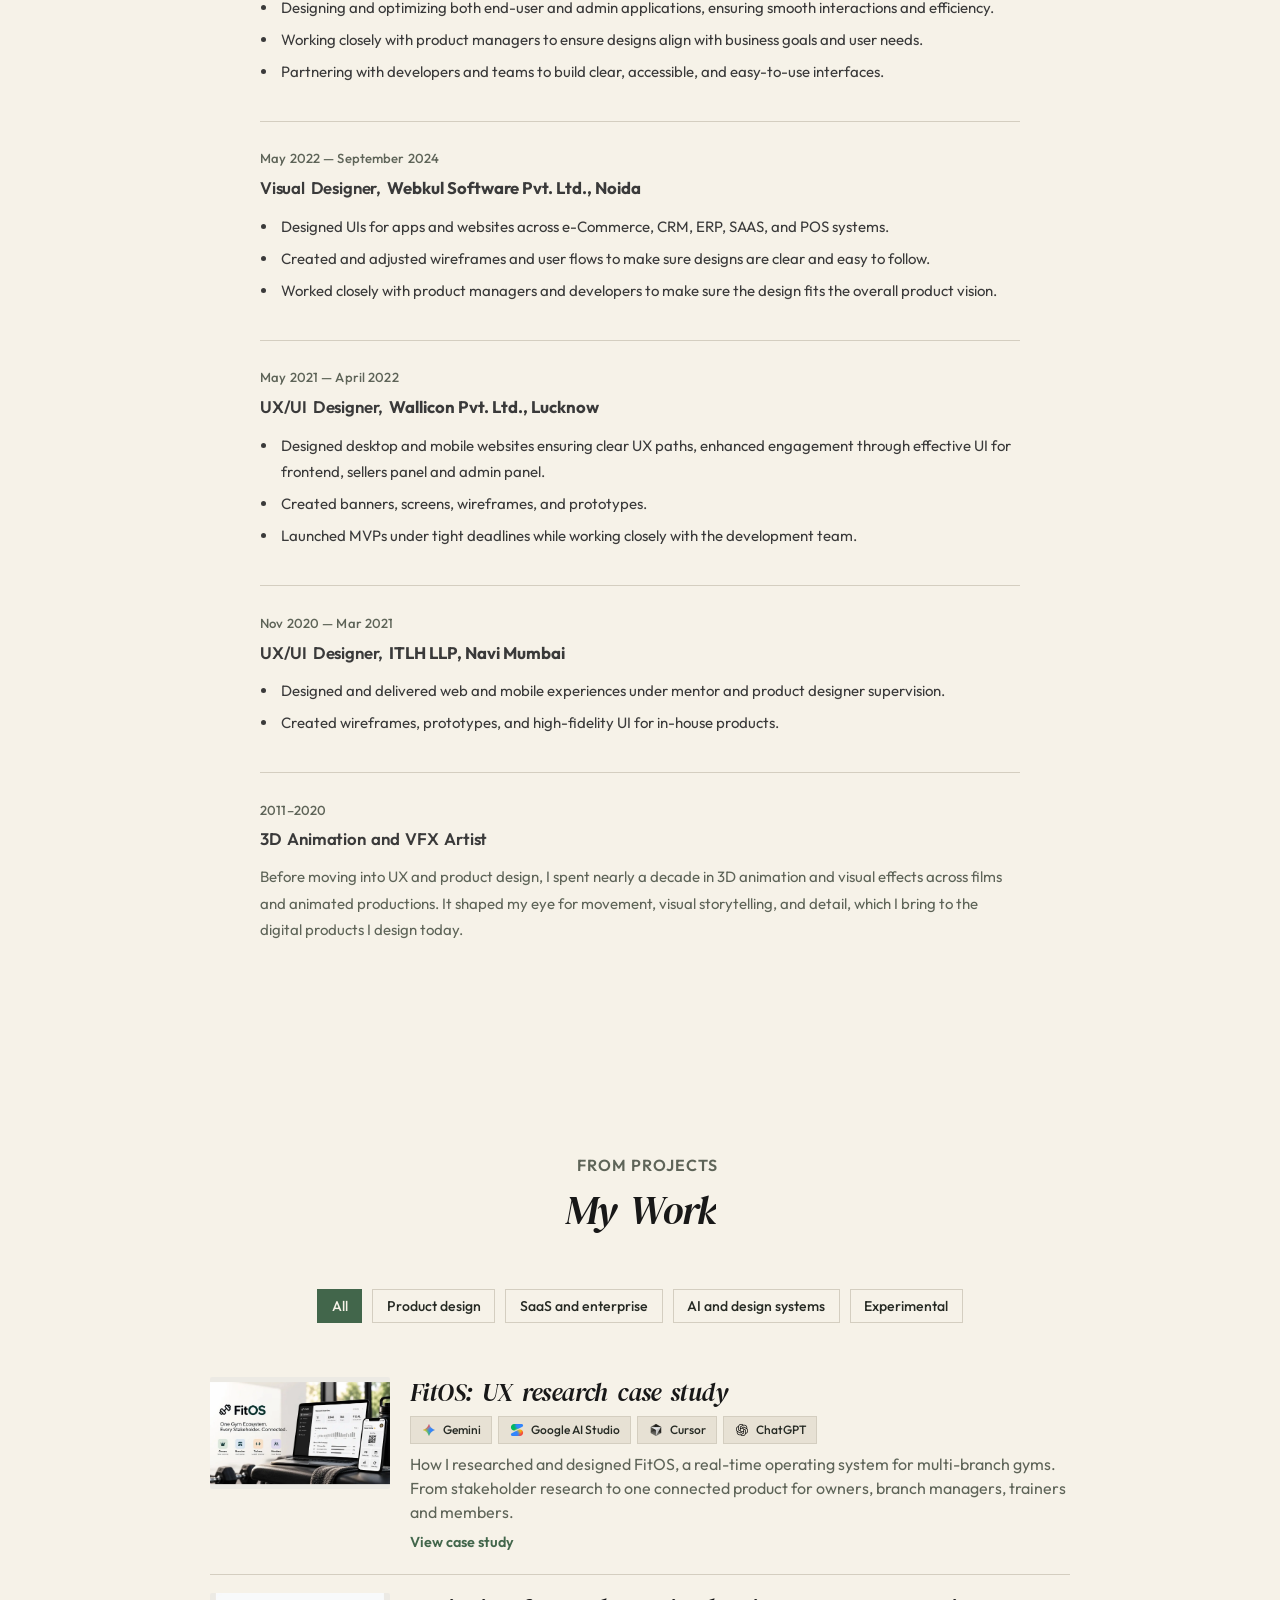
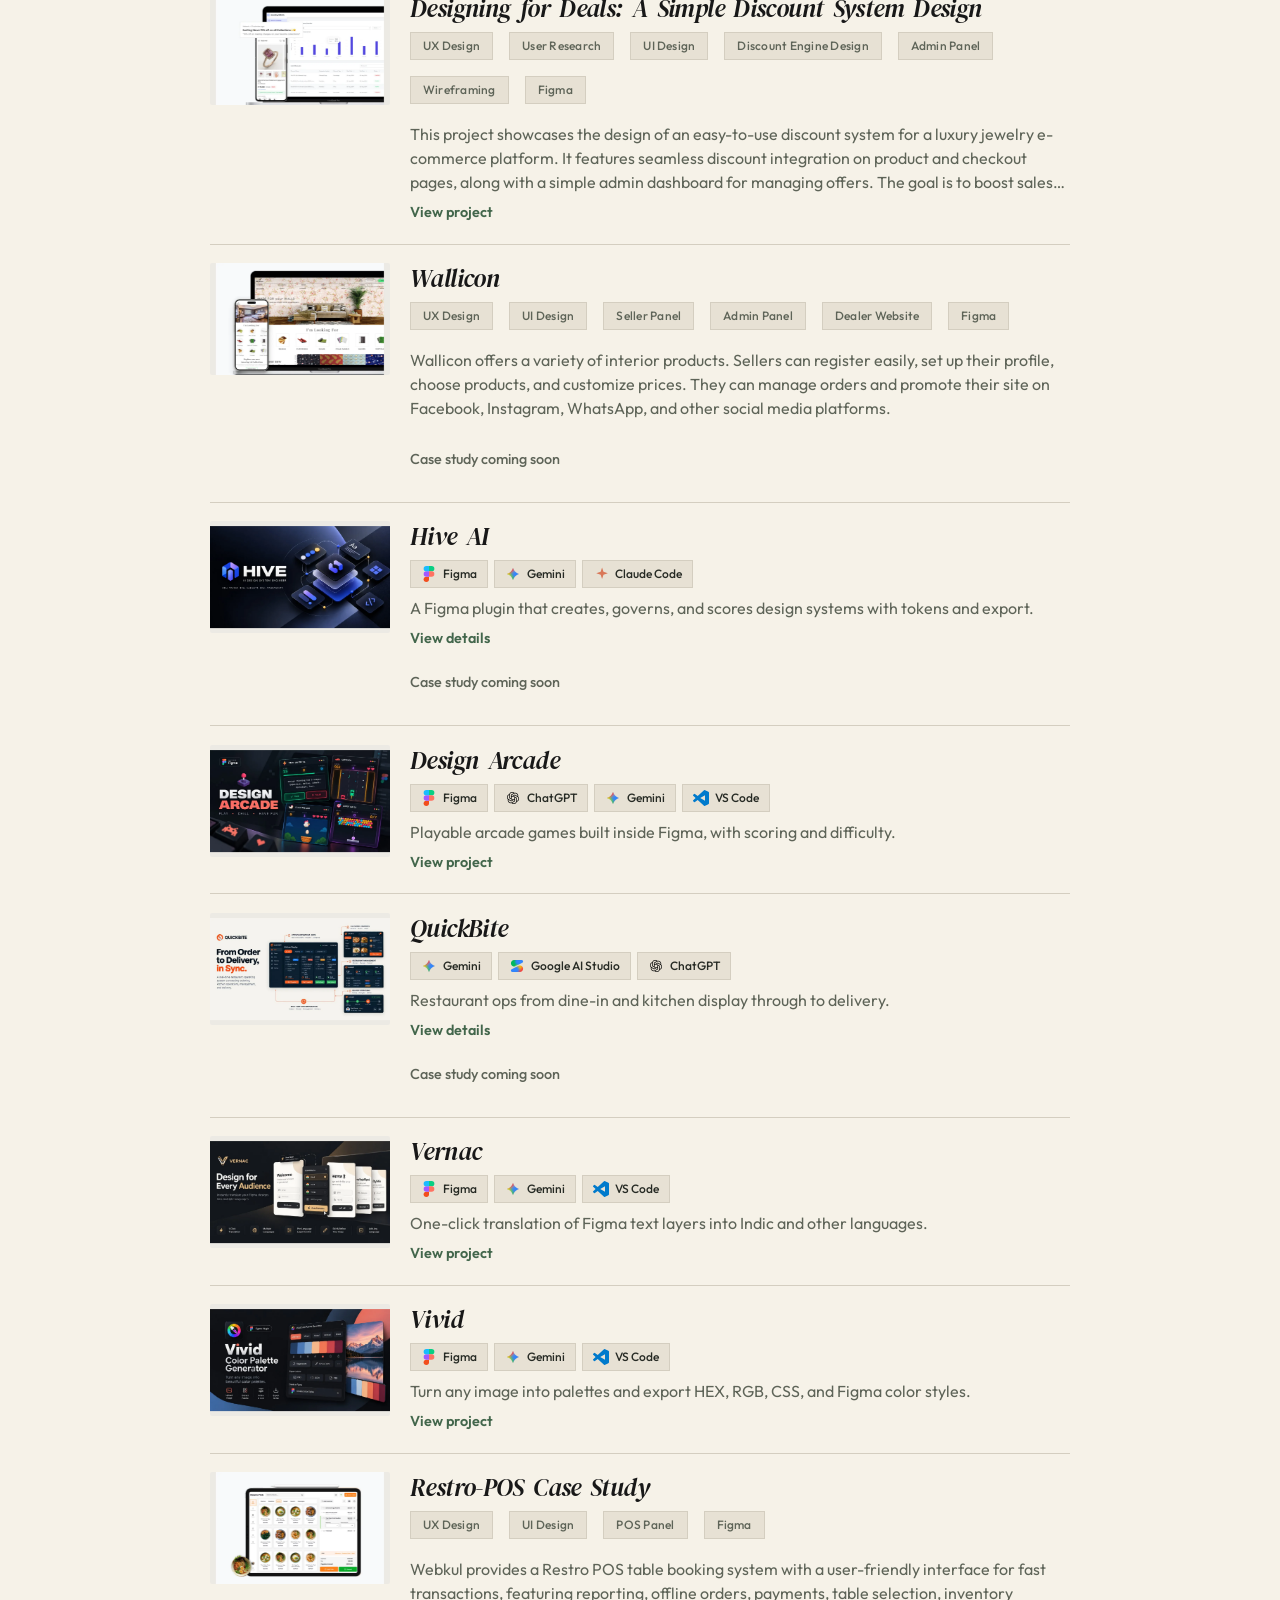
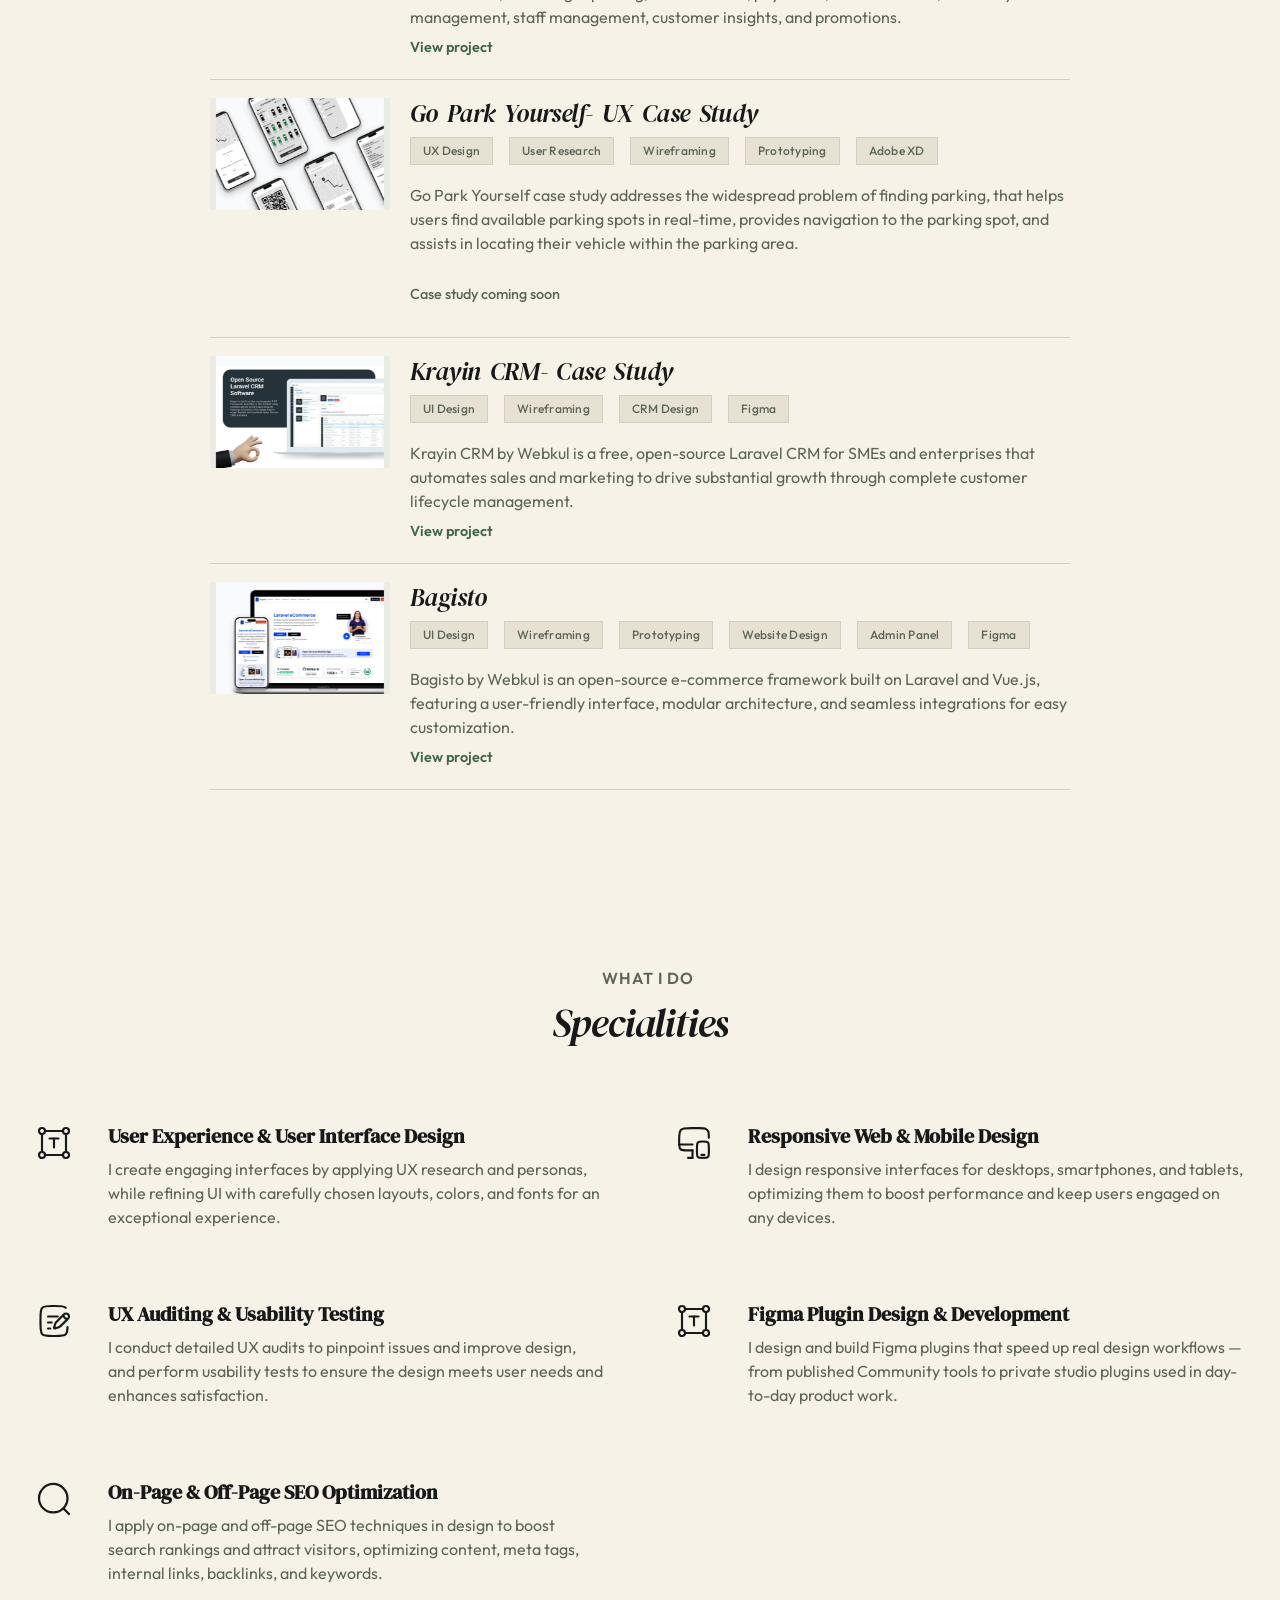
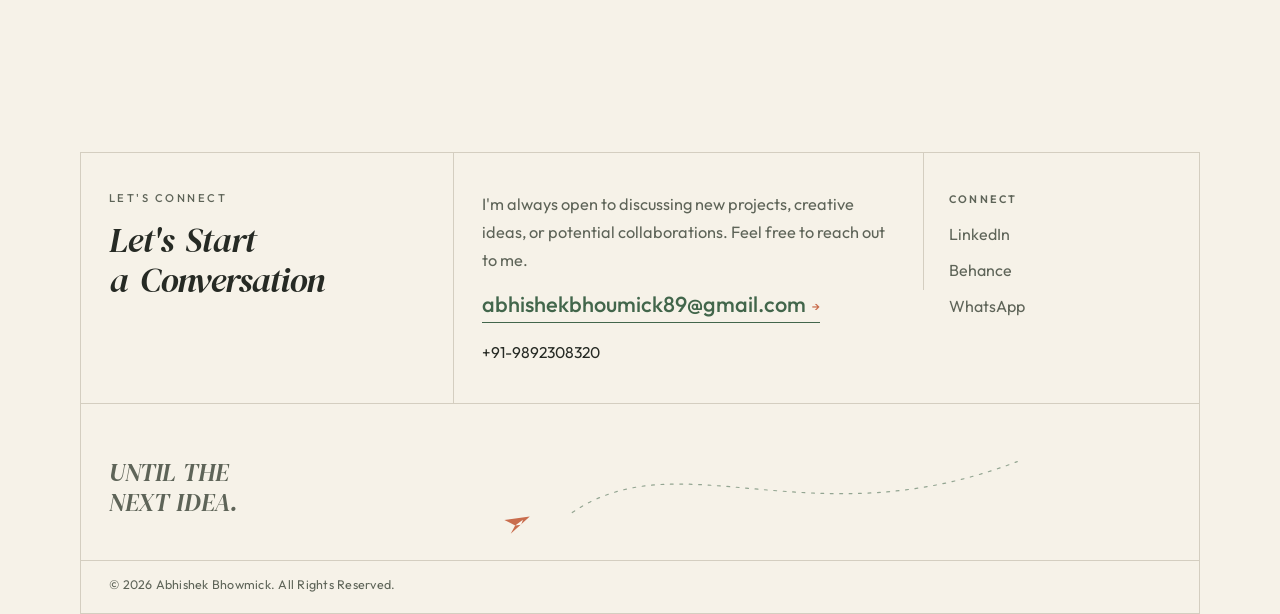
==== commit f43ae788: "Polish the FitOS case study and fix cursors and work cards. - FitOS page: solid menu and tab bars in" ====
--- a/index.html
+++ b/index.html
@@ -43,9 +43,9 @@
 
   <!-- Template Stylesheet -->
   <link href="css/style.css?v=work8" rel="stylesheet" />
-  <link href="css/home.css?v=work11" rel="stylesheet" />
+  <link href="css/home.css?v=work14" rel="stylesheet" />
   <link href="css/theme-skins.css?v=work11" rel="stylesheet" />
-  <link href="css/theme-atmosphere.css?v=atm5" rel="stylesheet" />
+  <link href="css/theme-atmosphere.css?v=atm6" rel="stylesheet" />
   <link href="css/site-end.css?v=work1" rel="stylesheet" />
   <script>
     (function () {
@@ -532,7 +532,7 @@
   <script src="js/theme-atmosphere.js?v=atm5"></script>
   <script src="js/updates.js?v=upd1"></script>
   <script src="projects/index.js?v=work5"></script>
-  <script src="projects/ai-work.js?v=work11"></script>
+  <script src="projects/ai-work.js?v=work12"></script>
   <script src="projects/work.js?v=work9"></script>
   <script src="https://cdn.jsdelivr.net/npm/gsap@3.12.5/dist/gsap.min.js"></script>
   <script src="https://cdn.jsdelivr.net/npm/gsap@3.12.5/dist/ScrollTrigger.min.js"></script>
--- a/css/home.css
+++ b/css/home.css
@@ -1657,3 +1657,32 @@
   }
 }
 
+/* Work cards: the whole card is the link (the link stretches over the card) */
+body.home-page .work-board .project-card {
+  position: relative;
+  isolation: isolate;
+}
+body.home-page .work-board .project-card .blog-text {
+  position: static;
+}
+body.home-page .work-board .project-card-link::after {
+  content: "";
+  position: absolute;
+  inset: 0;
+  z-index: 50;
+}
+body.home-page .work-board .project-card-link:focus-visible {
+  outline: none;
+}
+body.home-page .work-board .project-card-link:focus-visible::after {
+  outline: 2px solid var(--accent);
+  outline-offset: -2px;
+}
+body.home-page .work-board .project-card:has(.project-card-link):hover .project-card-title {
+  color: var(--accent);
+}
+/* Light: show up to three lines of description */
+html:not([data-theme="dark"]) body.home-page .work-board .truncate {
+  -webkit-line-clamp: 3;
+  max-height: 4.8em;
+}
--- a/css/theme-atmosphere.css
+++ b/css/theme-atmosphere.css
@@ -103,7 +103,7 @@
 @media (hover: hover) and (pointer: fine) {
   html[data-theme="dark"] body.home-page,
   html[data-theme="dark"] body.work-layout {
-    cursor: url("../img/cursor-pixel.svg") 2 2, auto;
+    cursor: url("../img/cursor-pixel.svg?v=2") 1 1, auto;
   }
 
   html[data-theme="dark"] body.home-page a,
@@ -127,12 +127,12 @@
   html[data-theme="dark"] body.work-layout .theme-switch,
   html[data-theme="dark"] body.work-layout .work-tabs a,
   html[data-theme="dark"] body.work-layout .navbar-brand {
-    cursor: url("../img/cursor-pixel-hover.svg") 2 2, pointer;
+    cursor: url("../img/cursor-pixel-hover.svg?v=2") 1 1, pointer;
   }
 
   html:not([data-theme="dark"]) body.home-page,
   html:not([data-theme="dark"]) body.work-layout {
-    cursor: url("../img/cursor-pencil.svg") 2 2, auto;
+    cursor: url("../img/cursor-pencil.svg?v=2") 3 29, auto;
   }
 
   html:not([data-theme="dark"]) body.home-page a,
@@ -156,7 +156,7 @@
   html:not([data-theme="dark"]) body.work-layout .theme-switch,
   html:not([data-theme="dark"]) body.work-layout .work-tabs a,
   html:not([data-theme="dark"]) body.work-layout .navbar-brand {
-    cursor: url("../img/cursor-pencil-hover.svg") 2 2, pointer;
+    cursor: url("../img/cursor-pencil-hover.svg?v=2") 3 29, pointer;
   }
 
   html[data-theme="dark"] body.home-page input,
